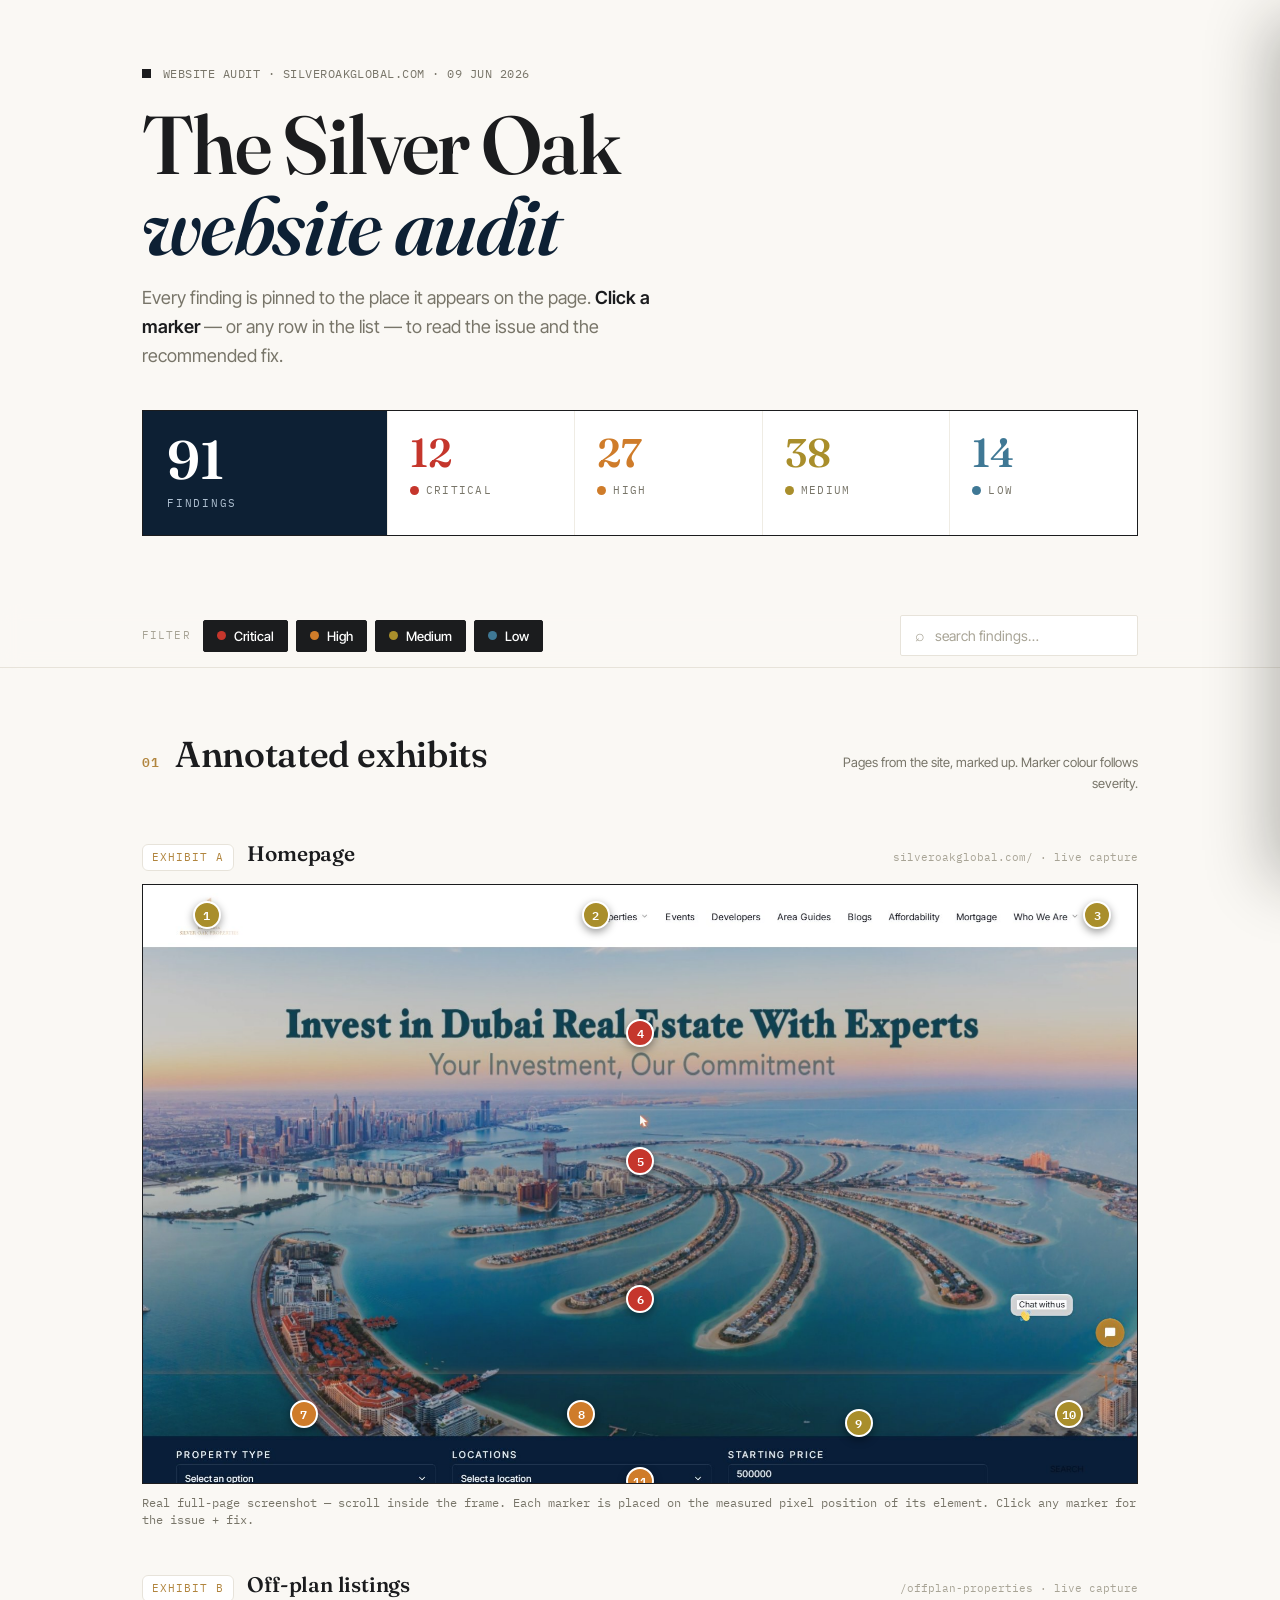
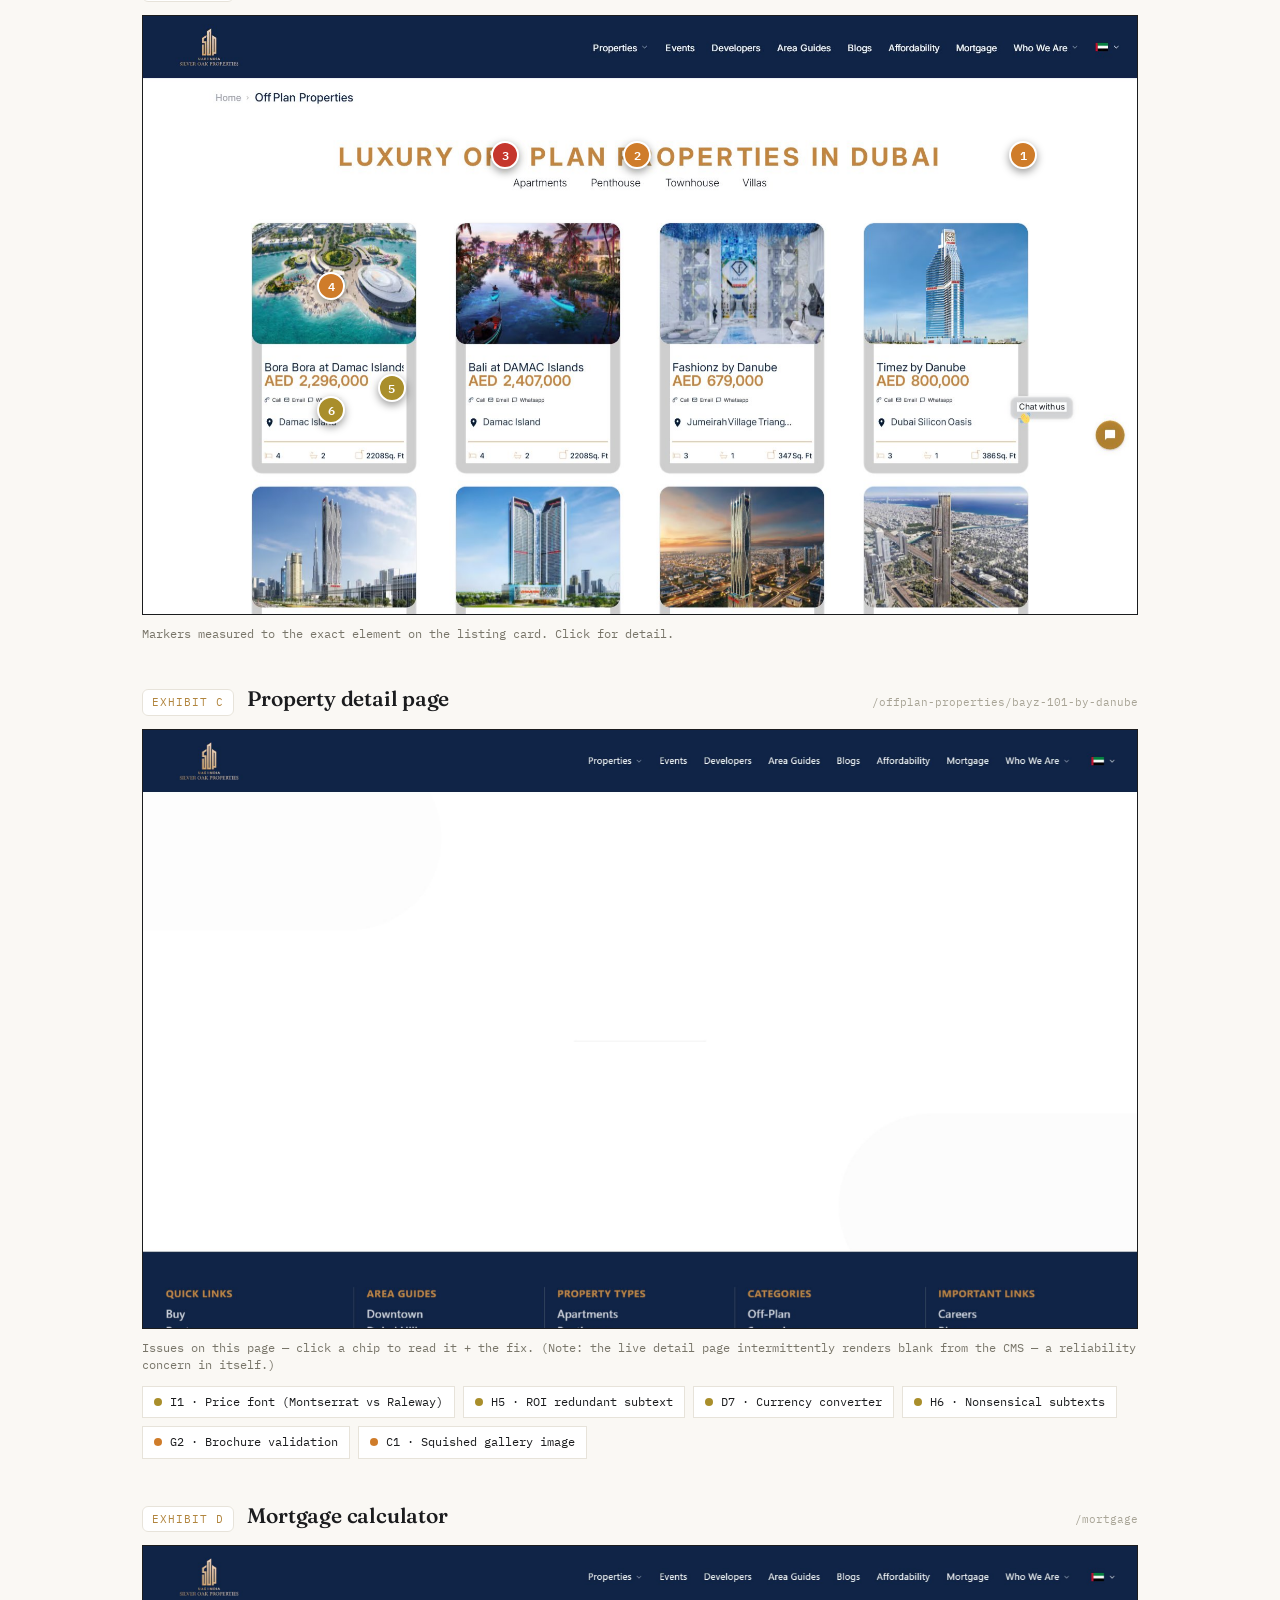
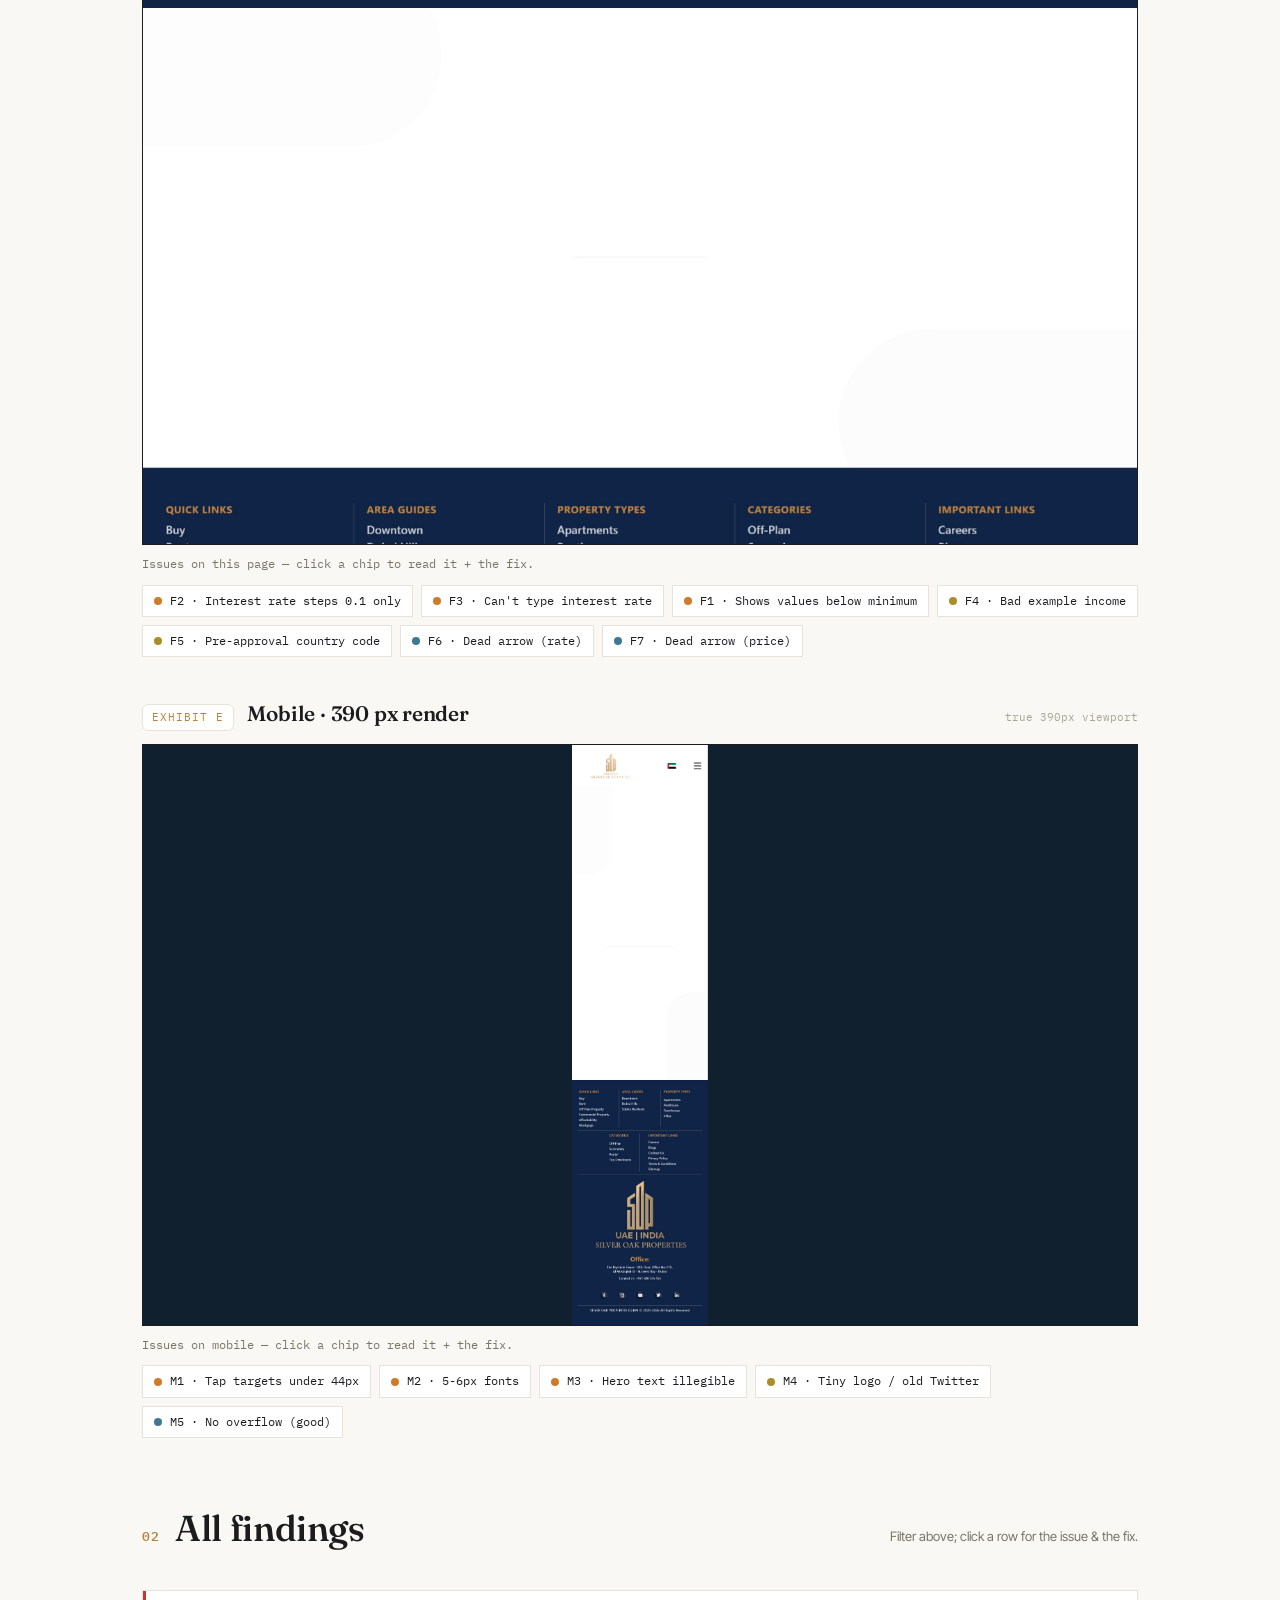
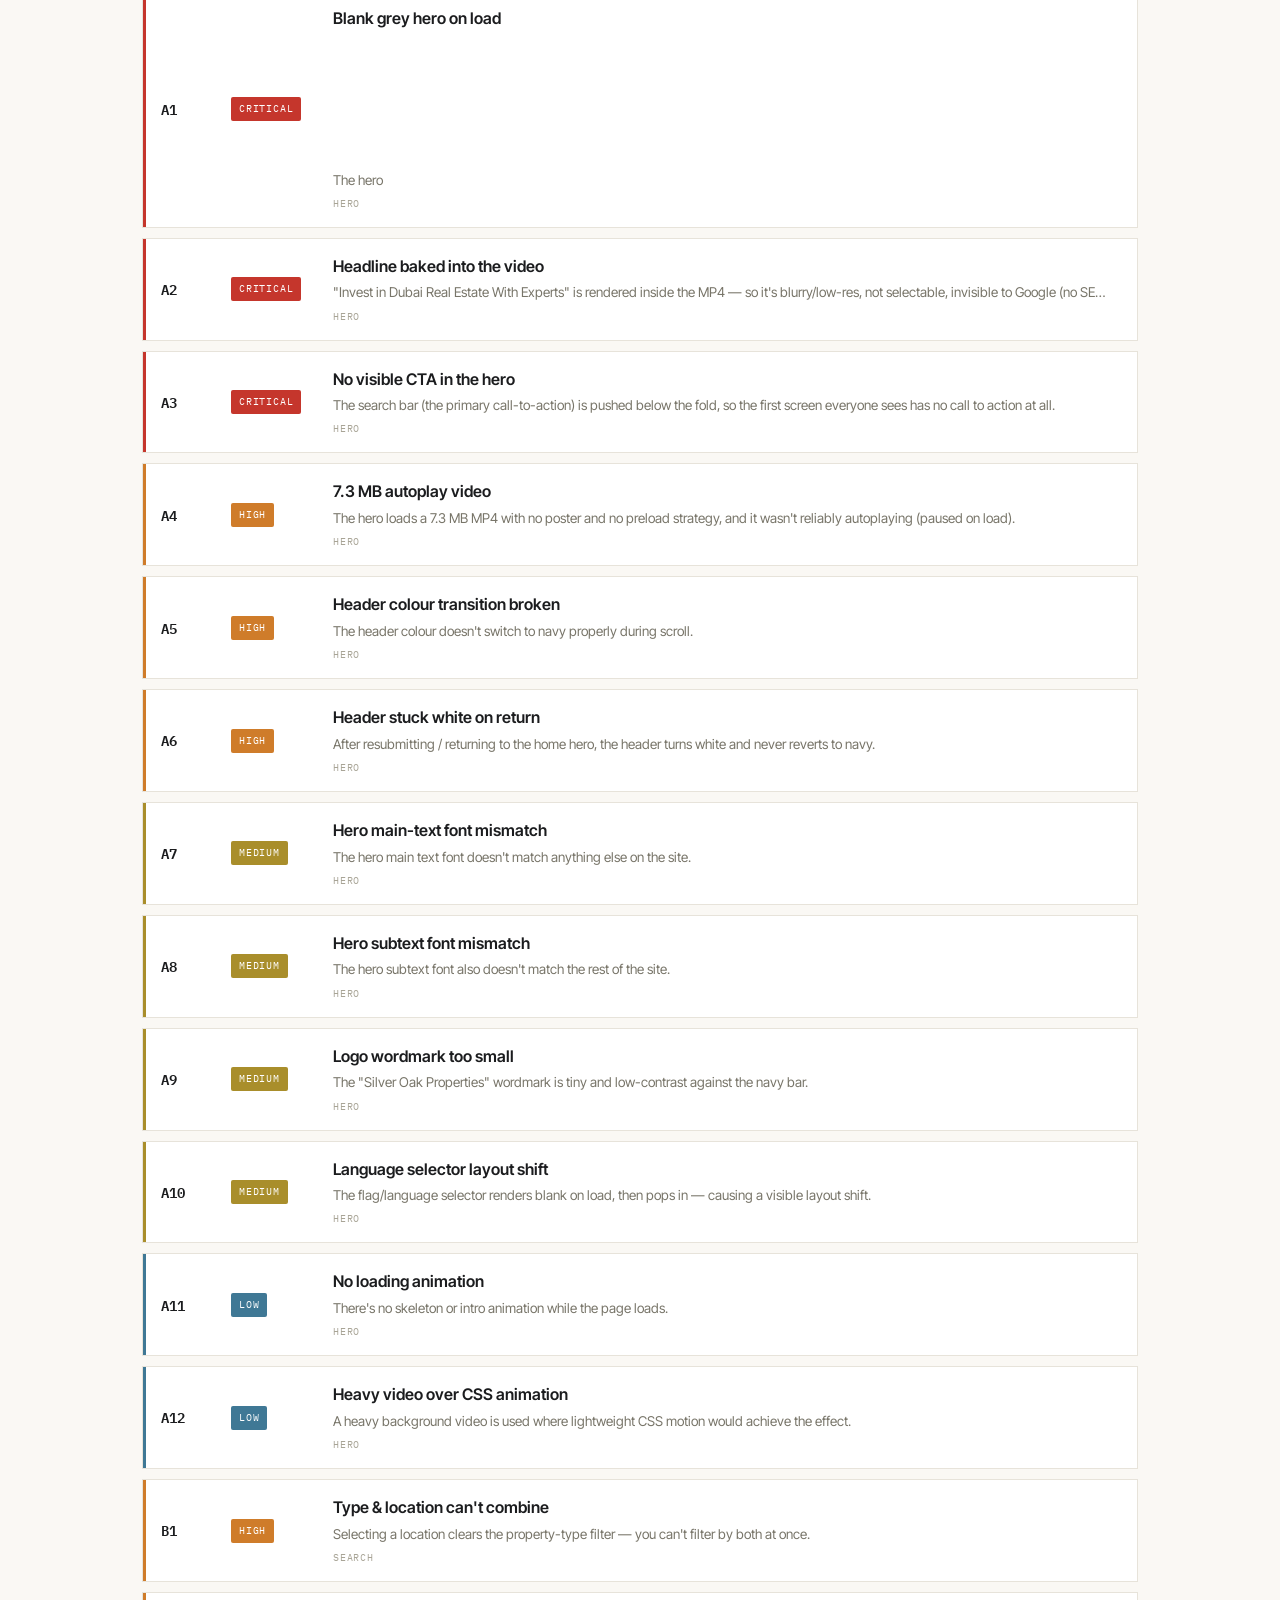
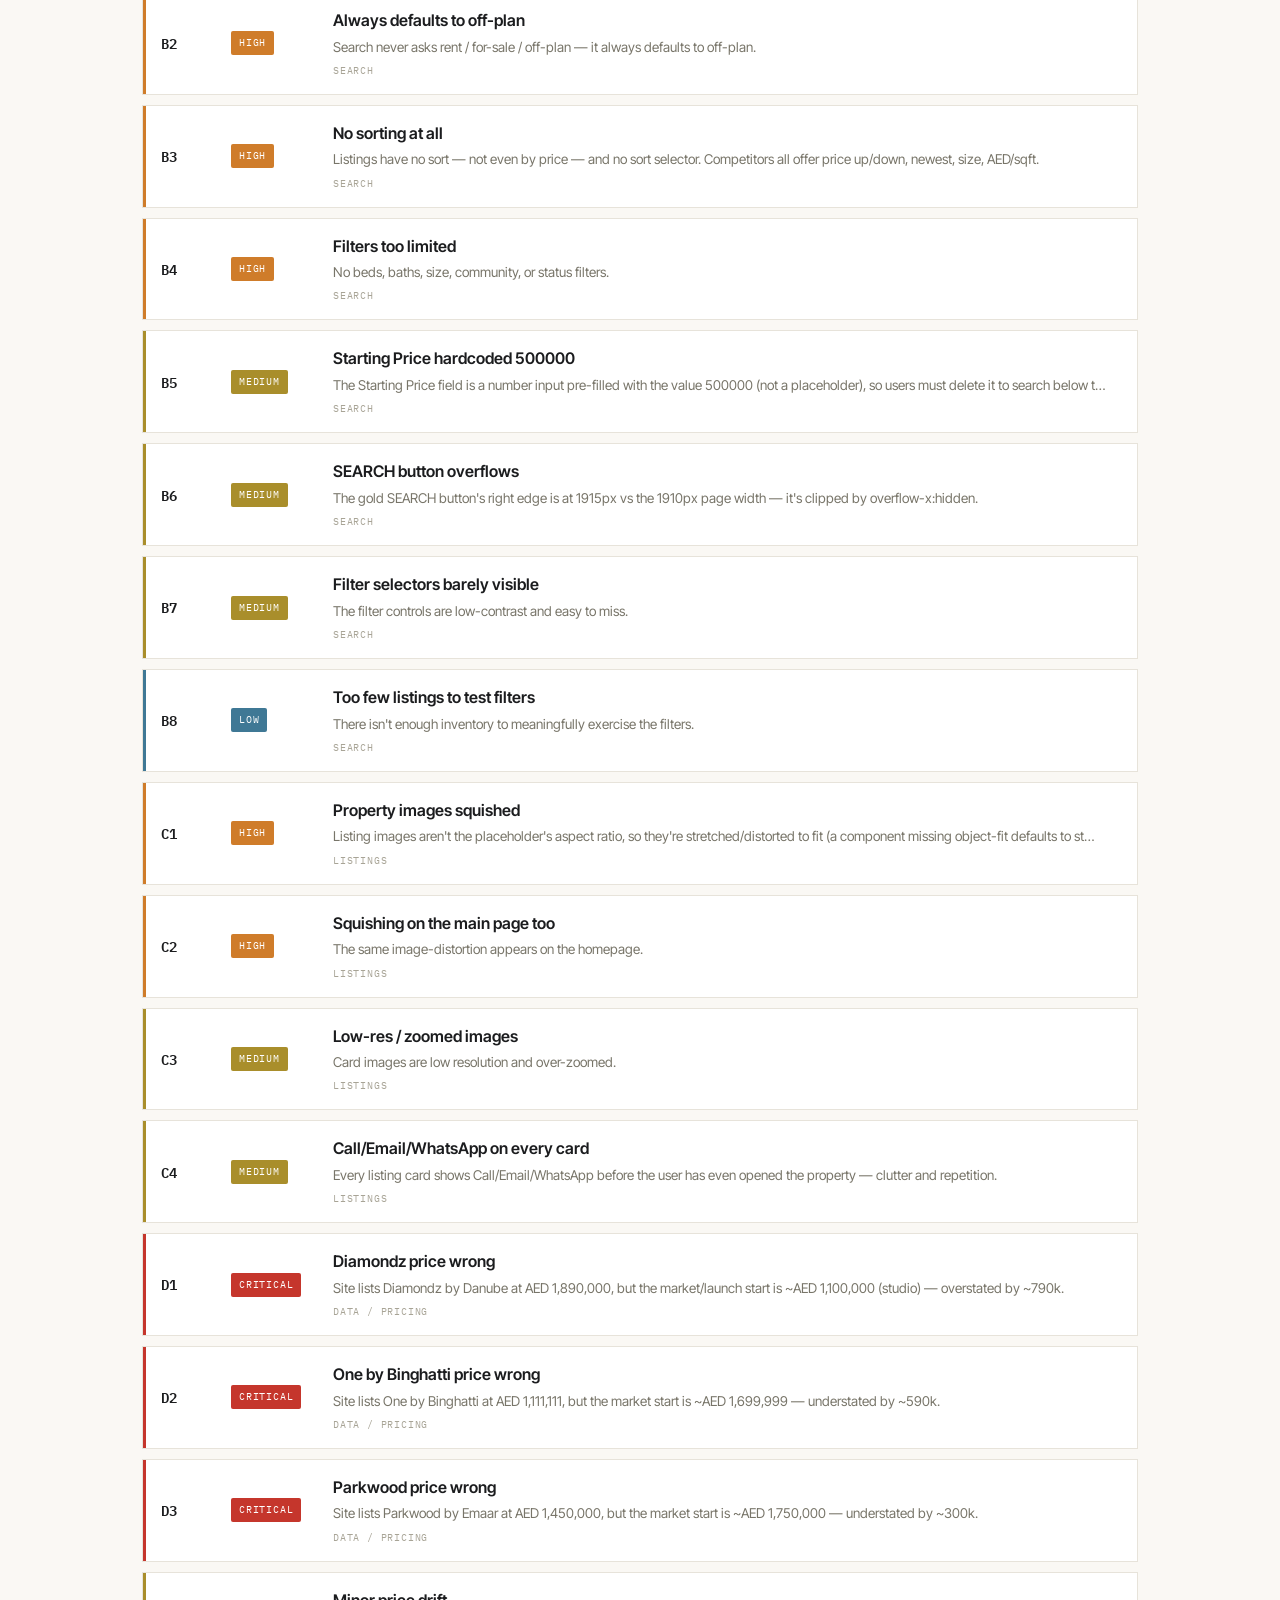
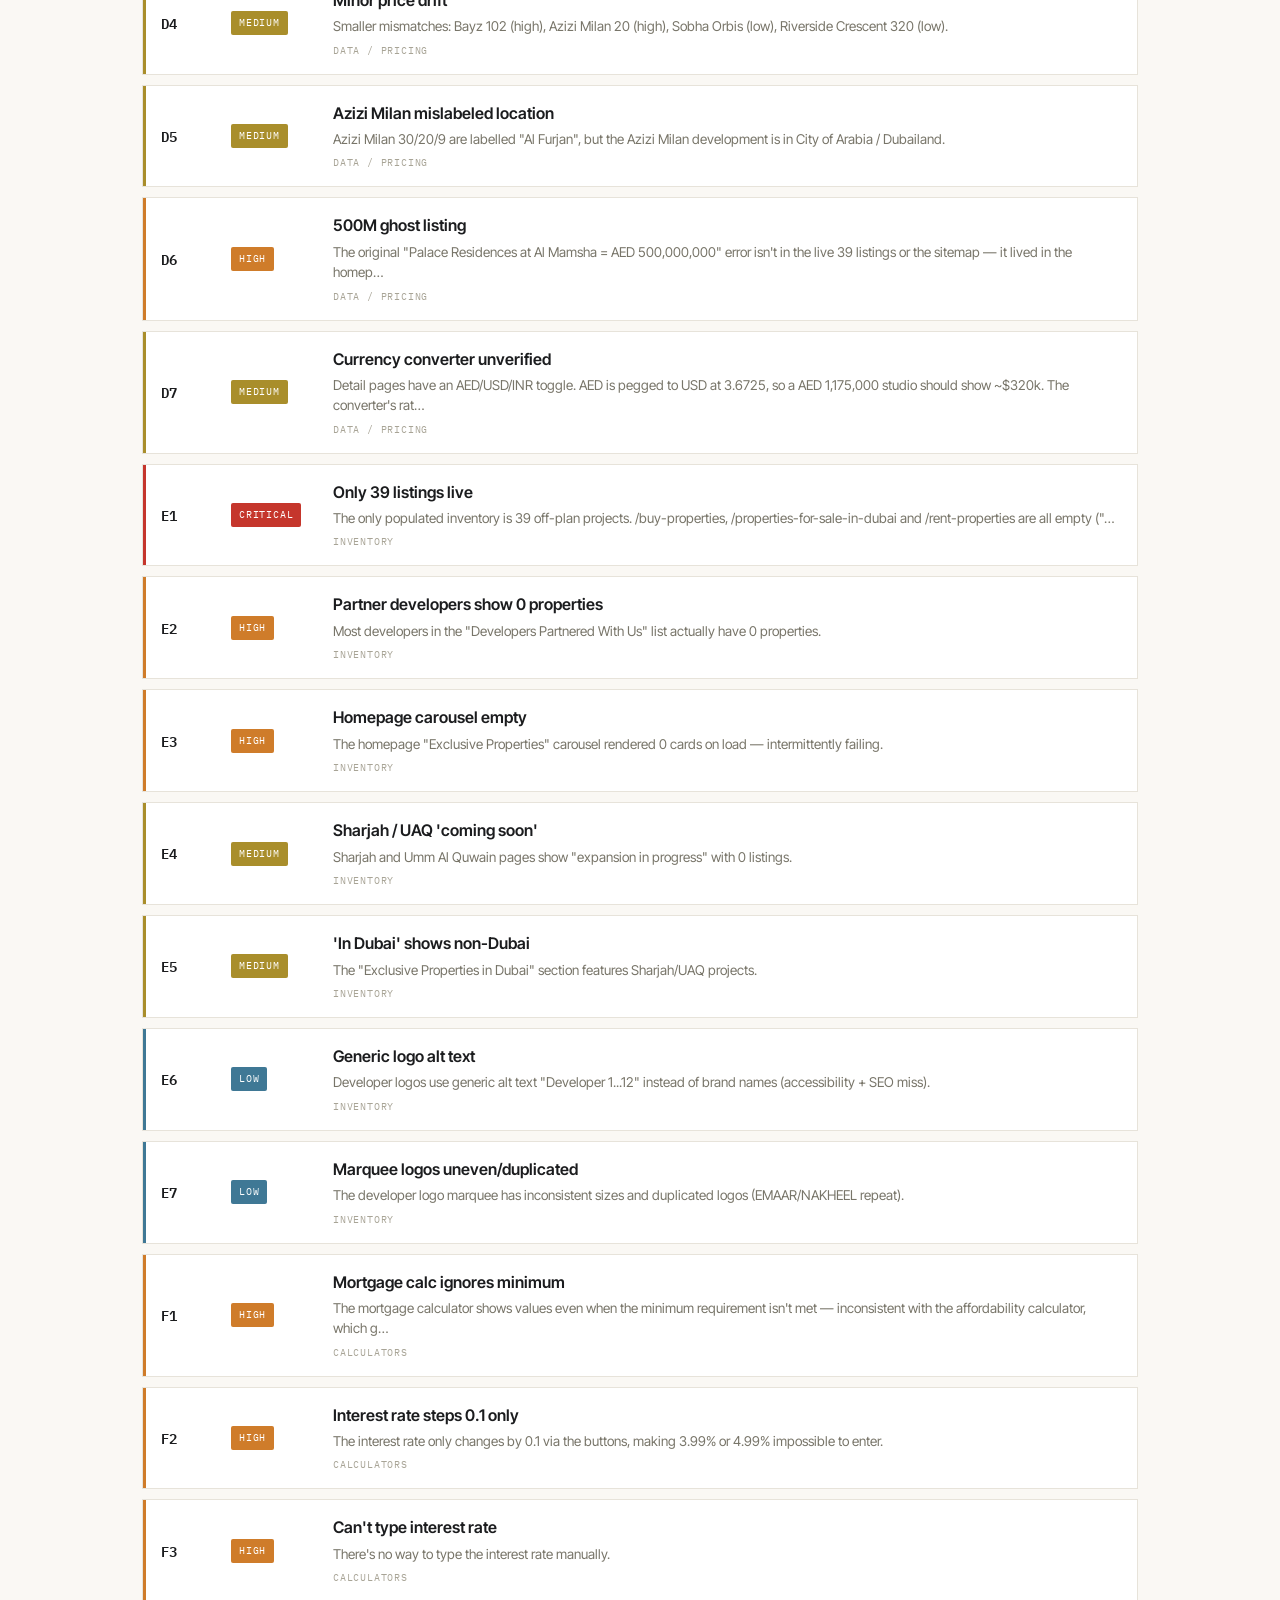
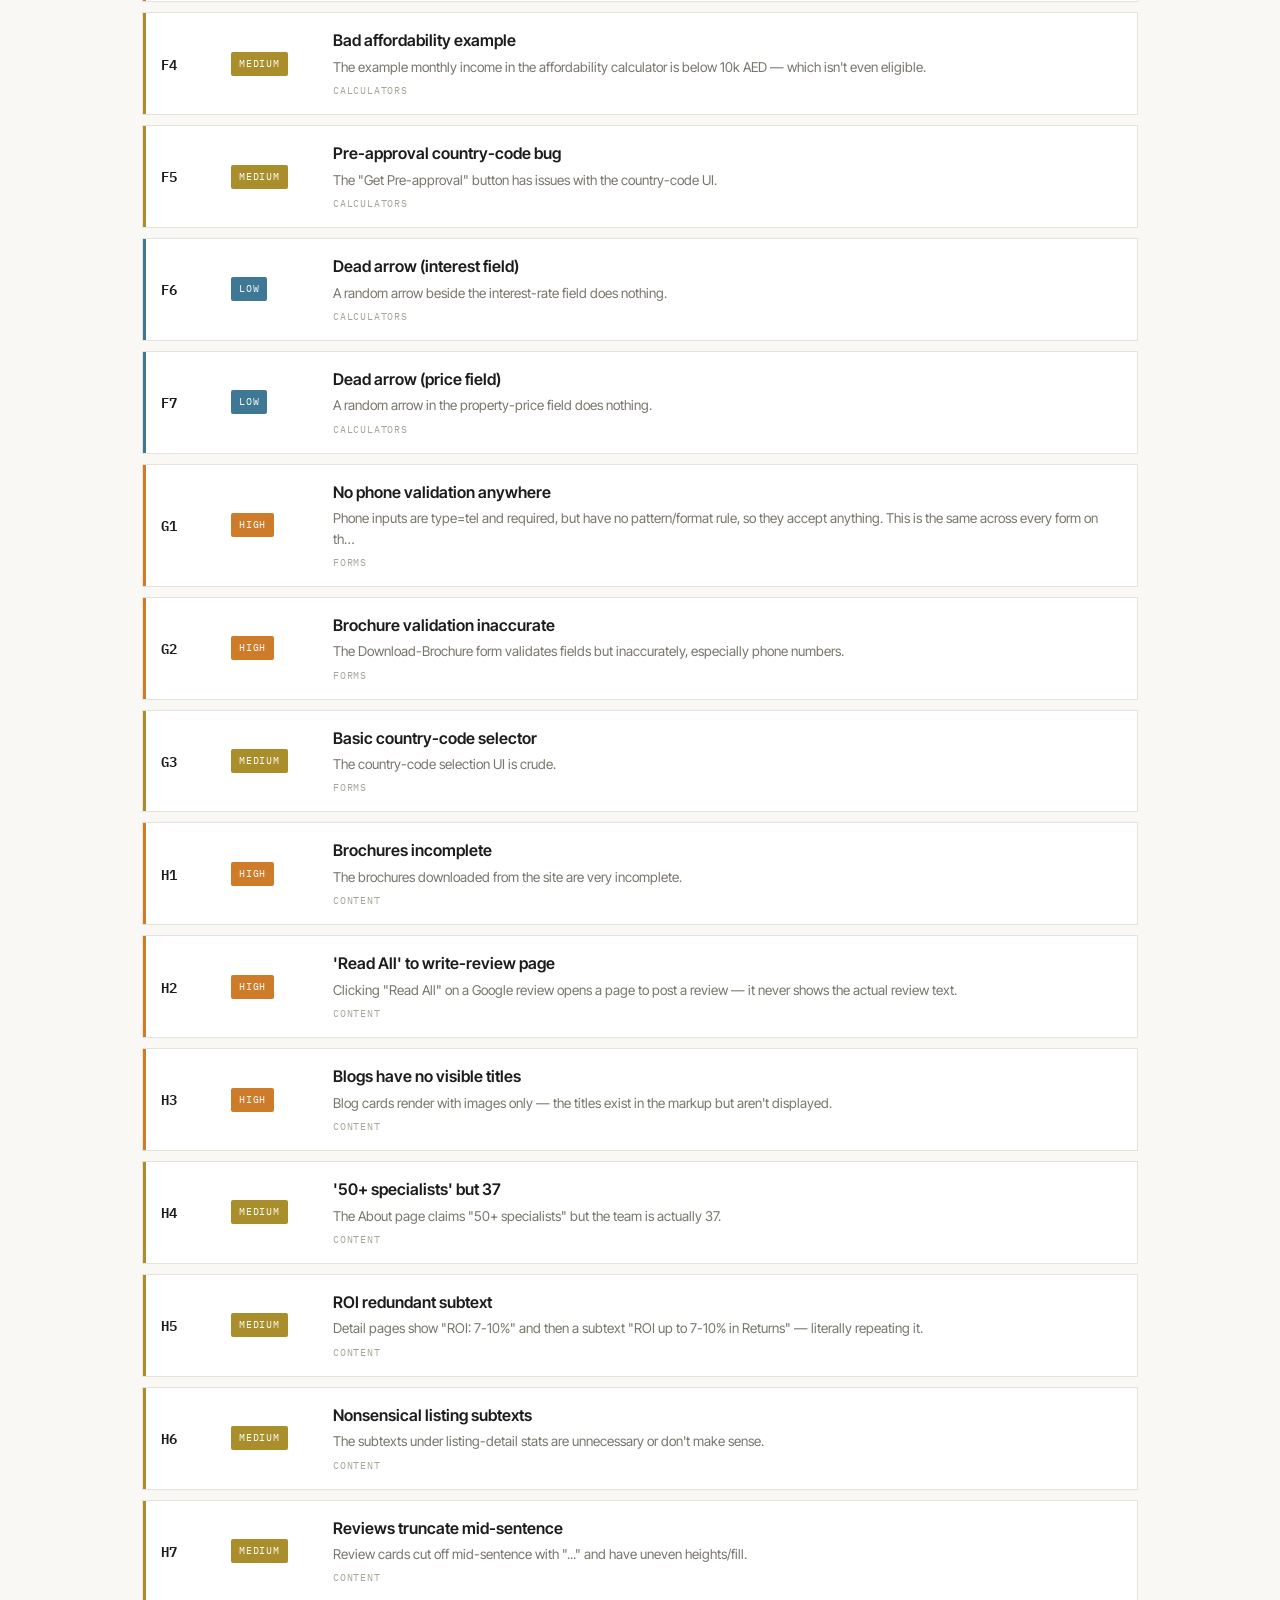
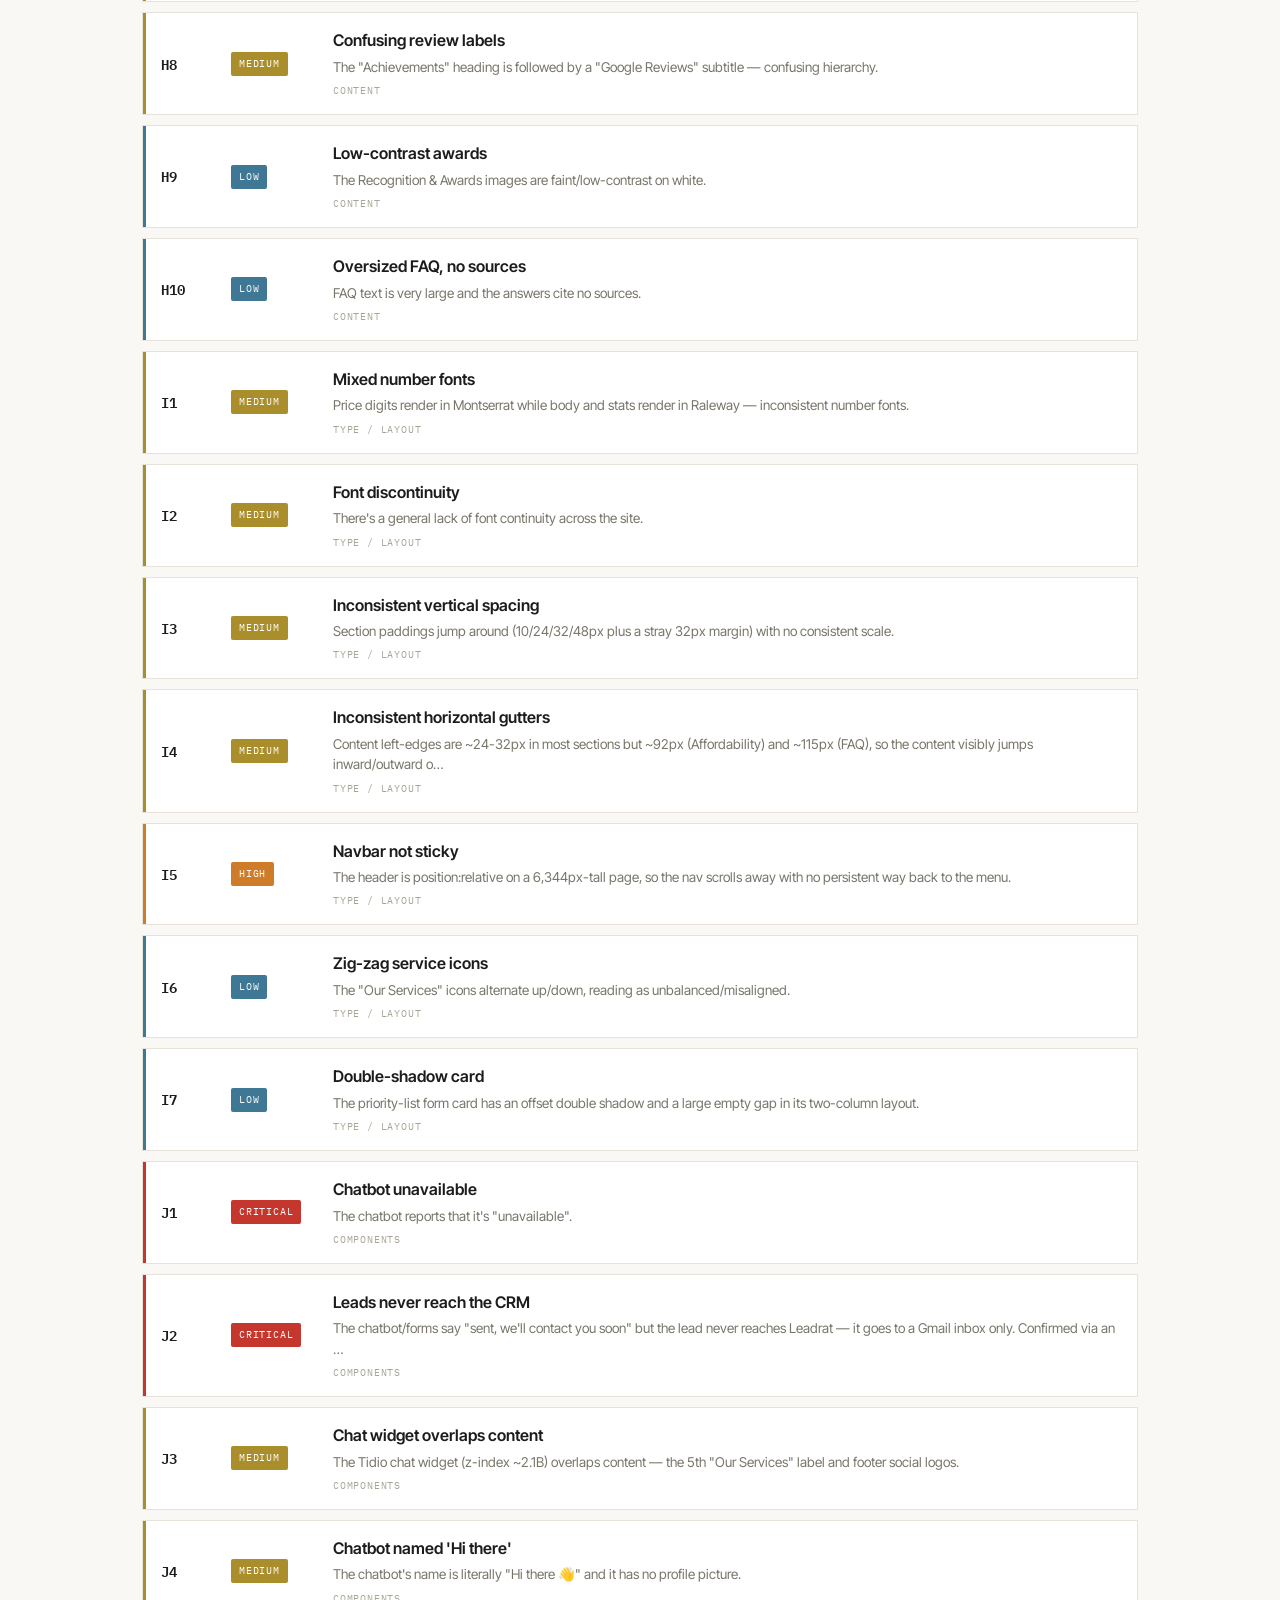
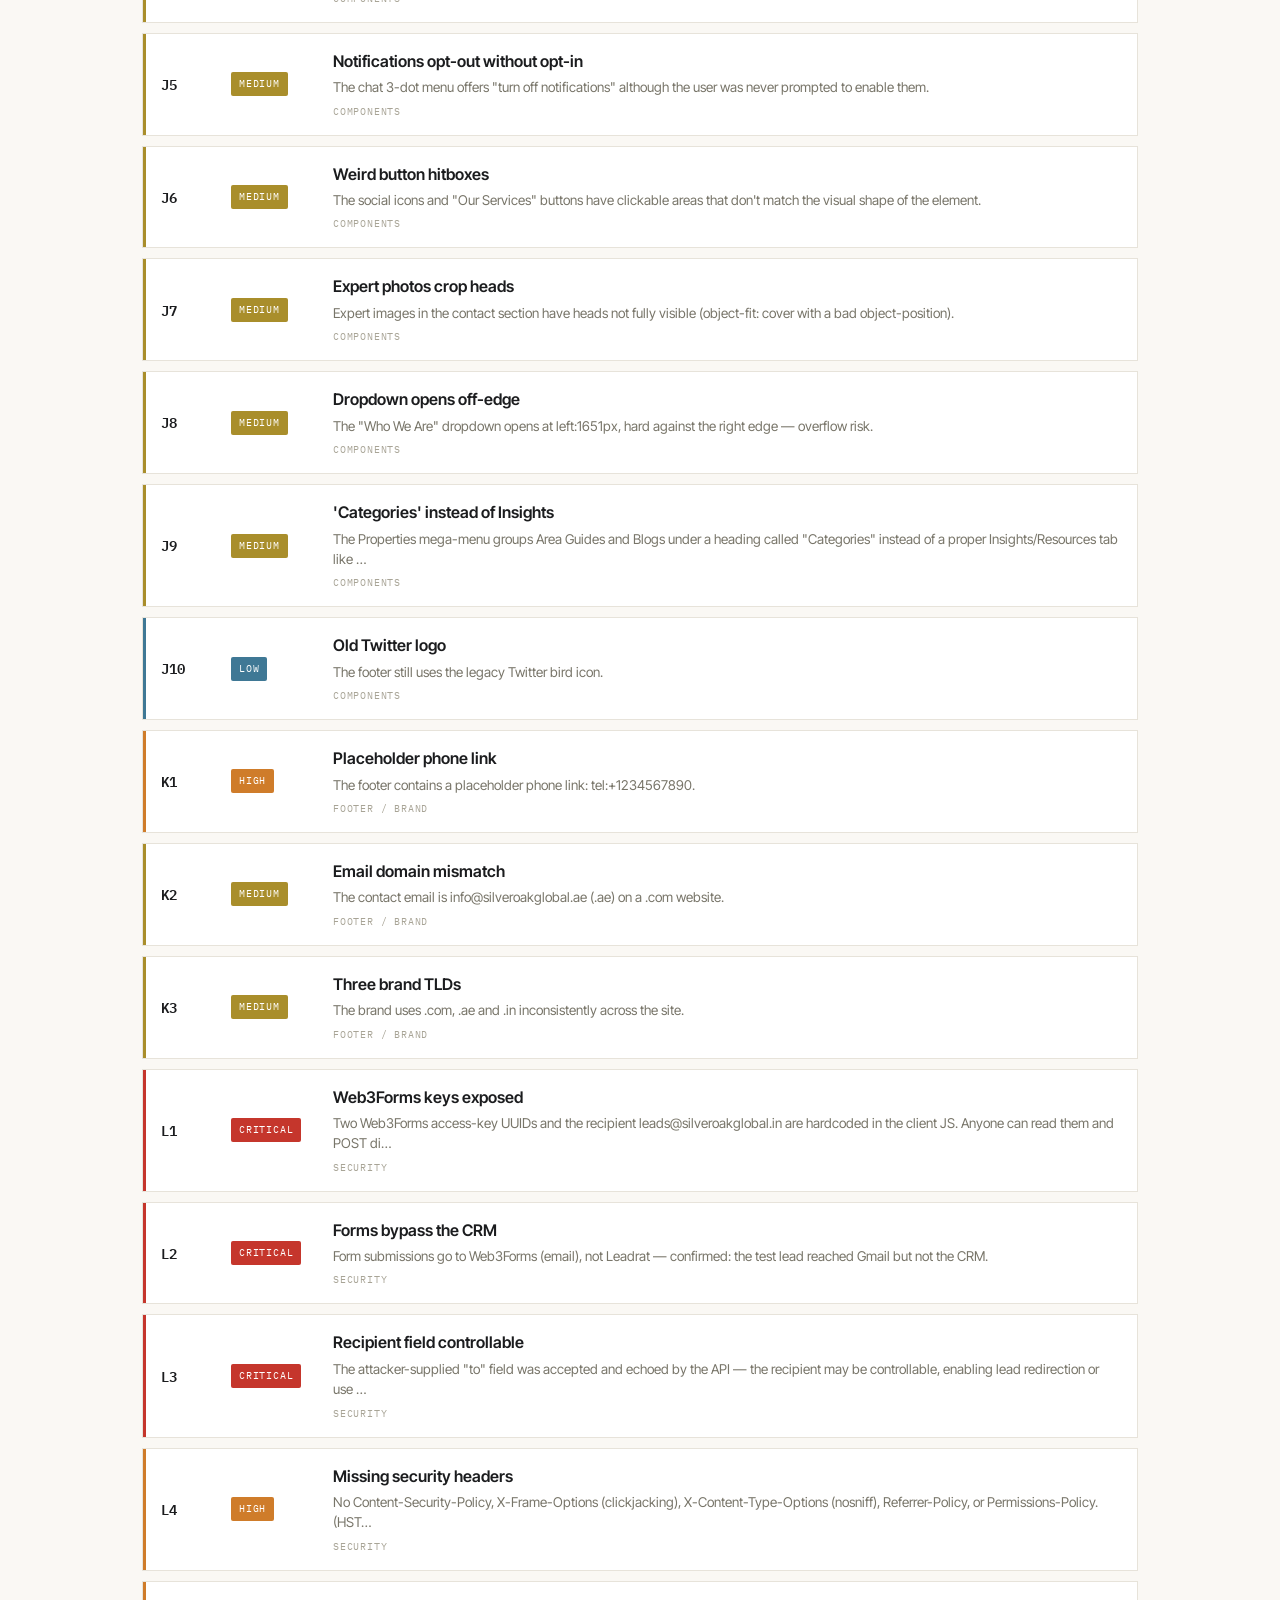
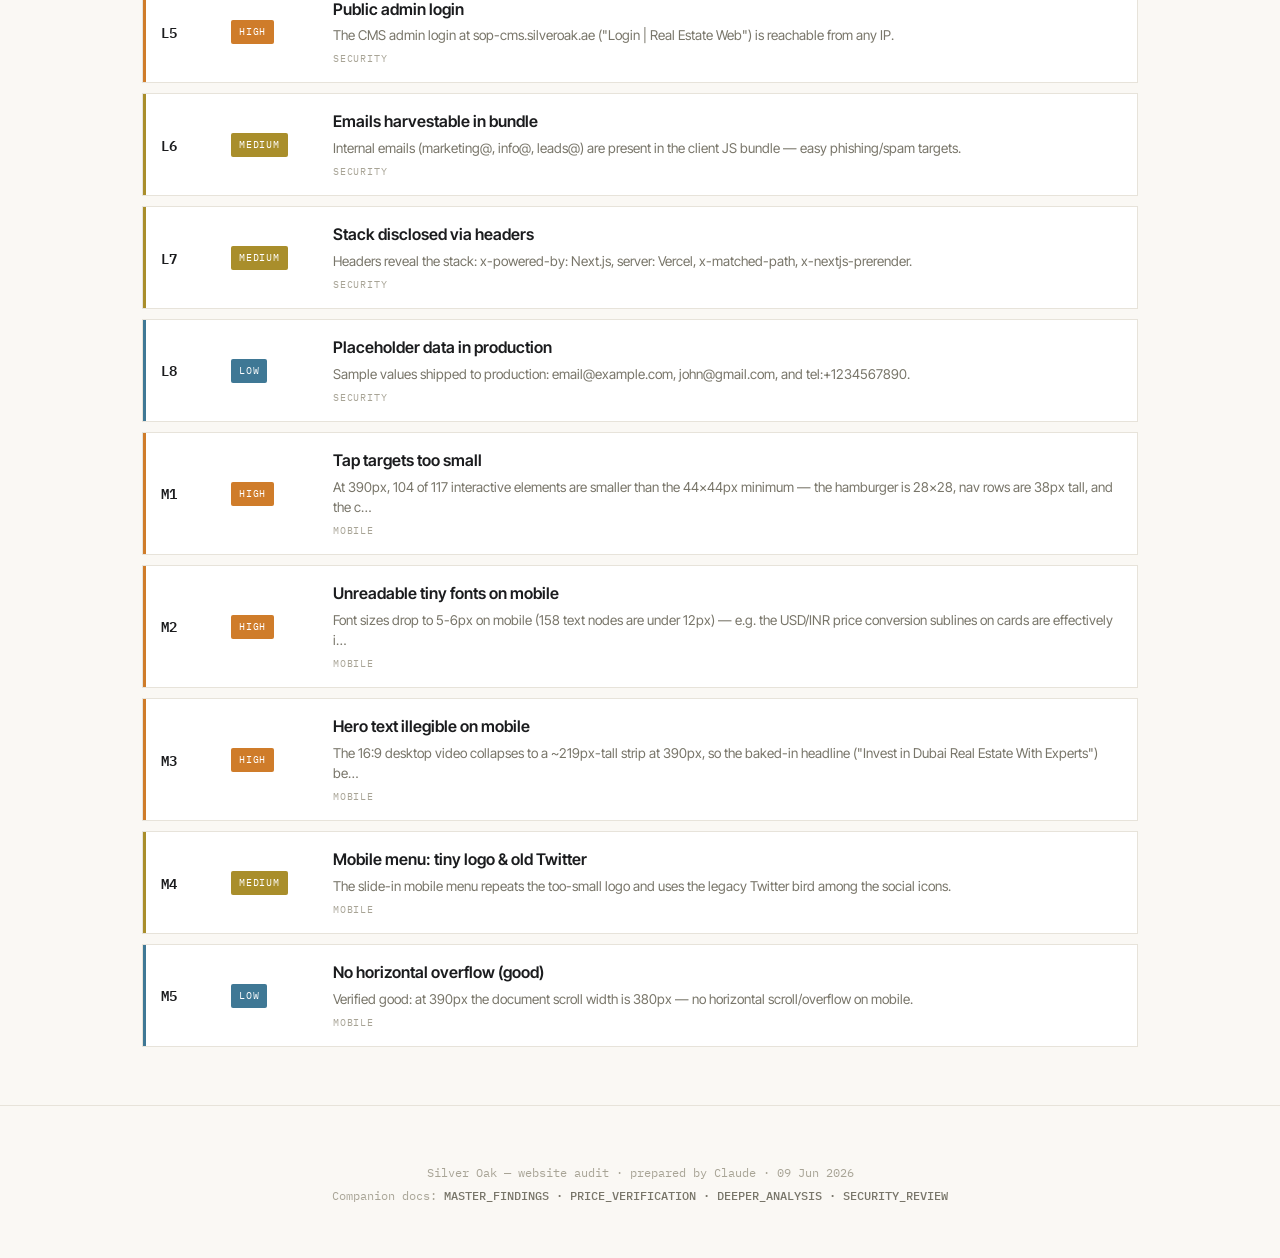
==== sop main/report.html @ b2343730 "Remove C5 (cards do show beds/baths/area) - per owner verification Co-Authored-By: Claude Opus 4.8 <" ====
<!DOCTYPE html>
<html lang="en">
<head>
<meta charset="UTF-8">
<meta name="viewport" content="width=device-width, initial-scale=1.0">
<title>Silver Oak — Website Audit</title>
<link rel="preconnect" href="https://fonts.googleapis.com">
<link rel="preconnect" href="https://fonts.gstatic.com" crossorigin>
<link href="https://fonts.googleapis.com/css2?family=Fraunces:ital,opsz,wght@0,9..144,400..700;1,9..144,400..600&family=Inter+Tight:wght@400;500;600;700&family=IBM+Plex+Mono:wght@400;500;600&family=Newsreader:wght@500;600&family=Courier+Prime&display=swap" rel="stylesheet">
<style>
:root{
  --bg:#faf8f4; --panel:#ffffff; --panel-2:#f4f2ec;
  --ink:#1b1c1e; --muted:#787569; --faint:#a8a496; --line:#e7e3da; --line-2:#efece4;
  --navy:#0d2034; --gold:#b1853e;
  --crit:#c5362c; --high:#cf7c2a; --med:#a98e2b; --low:#3f7895;
  --serif:'Fraunces',Georgia,serif; --sans:'Inter Tight',system-ui,-apple-system,sans-serif; --mono:'IBM Plex Mono',ui-monospace,monospace;
  --sh:none; --sh-sm:none;
}
*{box-sizing:border-box}
html{scroll-behavior:smooth}
body{margin:0;background:var(--bg);color:var(--ink);font-family:var(--sans);font-size:16px;line-height:1.6;-webkit-font-smoothing:antialiased}
body::before{content:none}
.wrap{max-width:1060px;margin:0 auto;padding:0 32px}
::selection{background:var(--navy);color:#fff}

/* ---------- masthead ---------- */
.cover{padding:64px 0 38px}
.brandline{display:flex;align-items:center;gap:12px;font-family:var(--mono);font-size:12px;letter-spacing:.04em;color:var(--muted);text-transform:uppercase}
.brandline .mk{width:9px;height:9px;background:var(--ink)}
.cover h1{font-family:var(--serif);font-weight:560;font-size:clamp(40px,7.2vw,82px);line-height:.98;letter-spacing:-.02em;margin:22px 0 0;max-width:14ch}
.cover h1 em{font-style:italic;color:var(--navy)}
.cover .lede{font-size:18px;color:var(--muted);max-width:560px;margin:18px 0 0}
.cover .lede b{color:var(--ink);font-weight:600}

/* stat band */
.statband{margin-top:40px;background:var(--panel);border:1px solid var(--ink);display:grid;grid-template-columns:1.3fr repeat(4,1fr);overflow:hidden}
.statband .total{padding:22px 24px;background:var(--navy);color:#fff;display:flex;flex-direction:column;justify-content:center}
.statband .total .n{font-family:var(--serif);font-size:54px;line-height:1;font-weight:600}
.statband .total .l{font-family:var(--mono);font-size:11px;letter-spacing:.16em;text-transform:uppercase;color:#aebfd0;margin-top:8px}
.tally{display:contents}
.tally .t{padding:22px 22px;border-left:1px solid var(--line-2);cursor:pointer;transition:background .18s}
.tally .t:hover{background:var(--panel-2)}
.tally .t .num{font-family:var(--serif);font-size:40px;line-height:1;font-weight:560}
.tally .t .lab{font-family:var(--mono);font-size:10.5px;letter-spacing:.12em;text-transform:uppercase;color:var(--muted);margin-top:9px;display:flex;align-items:center;gap:7px}
.tally .t .lab .dot{width:9px;height:9px;border-radius:50%}
.tally .t[data-s=crit] .num{color:var(--crit)} .tally .t[data-s=crit] .dot{background:var(--crit)}
.tally .t[data-s=high] .num{color:var(--high)} .tally .t[data-s=high] .dot{background:var(--high)}
.tally .t[data-s=med] .num{color:var(--med)} .tally .t[data-s=med] .dot{background:var(--med)}
.tally .t[data-s=low] .num{color:var(--low)} .tally .t[data-s=low] .dot{background:var(--low)}
.tally .t.off{opacity:.38;filter:saturate(.4)}
.stamp{display:none}

/* ---------- sticky controls ---------- */
.controls{position:sticky;top:0;z-index:40;background:rgba(250,248,244,.82);backdrop-filter:blur(10px);border-bottom:1px solid var(--line);padding:11px 0;margin-top:30px}
.controls .wrap{display:flex;flex-wrap:wrap;gap:8px;align-items:center}
.controls .lbl{font-family:var(--mono);font-size:11px;letter-spacing:.1em;text-transform:uppercase;color:var(--faint);margin-right:4px}
.chip{font-family:var(--sans);font-size:13px;font-weight:500;padding:7px 13px;border:1px solid var(--line);background:var(--panel);color:var(--muted);cursor:pointer;display:inline-flex;align-items:center;gap:8px;border-radius:2px;transition:.15s}
.chip .sw{width:9px;height:9px;border-radius:50%}
.chip[data-s=crit] .sw{background:var(--crit)}.chip[data-s=high] .sw{background:var(--high)}.chip[data-s=med] .sw{background:var(--med)}.chip[data-s=low] .sw{background:var(--low)}
.chip:hover{border-color:var(--faint)}
.chip.on{background:var(--ink);border-color:var(--ink);color:#fff}
.search{margin-left:auto;display:flex;align-items:center;gap:8px;border:1px solid var(--line);border-radius:2px;padding:7px 14px;background:var(--panel)}
.search span{color:var(--faint)}
.search input{background:transparent;border:0;color:var(--ink);font-family:var(--sans);font-size:14px;outline:none;width:190px}
.search input::placeholder{color:var(--faint)}

/* ---------- sections ---------- */
.sec{padding:58px 0 4px}
.sec-h{display:flex;align-items:baseline;gap:16px;margin-bottom:30px}
.sec-h .no{font-family:var(--mono);font-size:13px;color:var(--gold);font-weight:600;letter-spacing:.04em}
.sec-h h2{font-family:var(--serif);font-weight:540;font-size:clamp(26px,3.6vw,36px);margin:0;letter-spacing:-.01em}
.sec-h p{margin-left:auto;font-size:13px;color:var(--muted);max-width:340px;text-align:right}

/* ---------- plates ---------- */
.plates{display:grid;gap:40px}
.plate .cap{display:flex;align-items:baseline;gap:13px;margin-bottom:13px;flex-wrap:wrap}
.plate .cap .pno{font-family:var(--mono);font-size:10.5px;letter-spacing:.1em;color:var(--gold);border:1px solid var(--line);background:var(--panel);padding:4px 9px;border-radius:6px}
.plate .cap h3{font-family:var(--serif);font-weight:560;font-size:21px;margin:0;letter-spacing:-.01em}
.plate .cap .src{margin-left:auto;font-family:var(--mono);font-size:11px;color:var(--faint)}
.figure{position:relative;border:1px solid var(--ink);background:var(--navy);overflow:hidden}
.figure img{display:block;width:100%}
.shot{display:block;width:100%;height:440px;object-fit:cover;object-position:50% 50%;background:#0c1e30}
.figure.real .ribbon{background:#1f7a44;color:#fff;border-color:#1f7a44}
.frame{max-height:600px;overflow:auto;border:1px solid var(--ink);background:#0c1e30}
.canvas{position:relative;width:100%;line-height:0}
.canvas>img{display:block;width:100%}
.exnote{font-family:var(--mono);font-size:11.5px;color:var(--muted);margin:10px 0 0;line-height:1.5}
.chips{display:flex;flex-wrap:wrap;gap:8px;margin-top:12px}
.fchip{font-family:var(--mono);font-size:11.5px;border:1px solid var(--line);background:var(--panel);padding:6px 11px;cursor:pointer;display:inline-flex;gap:8px;align-items:center;transition:.12s}
.fchip:hover{border-color:var(--ink);background:var(--panel-2)}
.fchip .d{width:8px;height:8px;border-radius:50%}
.fchip[data-sev=crit] .d{background:var(--crit)}.fchip[data-sev=high] .d{background:var(--high)}.fchip[data-sev=med] .d{background:var(--med)}.fchip[data-sev=low] .d{background:var(--low)}
.ribbon{position:absolute;top:12px;right:12px;z-index:8;background:rgba(255,255,255,.9);color:var(--muted);font-family:var(--mono);font-size:10px;letter-spacing:.04em;padding:5px 10px;border-radius:2px;border:1px solid var(--line)}

/* modern pin */
.pin{position:absolute;transform:translate(-50%,-50%);z-index:6;width:28px;height:28px;cursor:pointer;transition:transform .14s}
.pin .ring{position:absolute;inset:0;border-radius:50%;background:var(--c);border:2.5px solid #fff;box-shadow:0 3px 8px rgba(0,0,0,.4)}
.pin .tag{position:absolute;inset:0;display:grid;place-items:center;color:#fff;font-family:var(--mono);font-weight:600;font-size:12px}
.pin[data-sev=crit]{--c:var(--crit)}.pin[data-sev=high]{--c:var(--high)}.pin[data-sev=med]{--c:var(--med)}.pin[data-sev=low]{--c:var(--low)}
.pin:hover{transform:translate(-50%,-50%) scale(1.18)}
.pin:hover .ring{box-shadow:0 2px 6px rgba(0,0,0,.45)}
.pin.hide{display:none}

/* recreation mockups (site UI, reproduced) */
.mock{font-family:var(--sans)}
.m-hero{height:300px;position:relative}
.m-nav{height:78px;display:flex;align-items:center;gap:20px;padding:0 22px;color:#dfe7ee;font-size:12.5px;background:#0c1e30;flex-wrap:wrap}
.m-logo b{font-family:var(--serif);color:#e3b277;font-size:13px;display:block;line-height:1}.m-logo small{font-size:7px;letter-spacing:.16em;color:#9fb0c0}
.m-grey{position:absolute;inset:78px 0 0;display:grid;place-items:center;background:repeating-linear-gradient(45deg,#b4bec8,#b4bec8 16px,#aeb8c2 16px,#aeb8c2 32px)}
.m-grey .ghost{font-family:var(--serif);font-weight:600;font-size:30px;color:#4d6076;filter:blur(2.2px);text-align:center}
.m-grey .note{position:absolute;bottom:12px;font-family:var(--mono);font-size:10.5px;color:#56697f}
.m-search{display:grid;grid-template-columns:1fr 1fr 1fr 120px;background:#0c1e30;color:#cdd8e2}
.m-search .f{padding:15px 16px;border-right:1px solid rgba(255,255,255,.08)}
.m-search .f label{font-size:8.5px;letter-spacing:.16em;text-transform:uppercase;color:#9fb0c0;display:block;margin-bottom:6px}
.m-search .f .v{color:#e9eef4;font-size:12.5px}
.m-search .btn{background:#c28641;color:#1a1205;display:grid;place-items:center;font-weight:700;letter-spacing:.2em;font-size:12px;left:5px;position:relative}
.m-card{width:280px;background:#0f2336;border:1px solid rgba(255,255,255,.07);margin:16px auto}
.m-card .img{height:140px;background:linear-gradient(120deg,#2a4763,#16314a);display:grid;place-items:center;color:#7e98b1;font-size:30px}.m-card .img span{transform:scaleX(2.1);opacity:.6}
.m-card .body{padding:13px}.m-card .ttl{font-family:var(--serif);color:#e3b277;font-size:15px}.m-card .price{font-family:var(--mono);font-size:17px;color:#fff;margin:5px 0}.m-card .loc{color:#8ea6bd;font-size:12px}
.m-card .acts{display:flex;gap:7px;margin-top:11px}.m-card .acts b{flex:1;text-align:center;font-size:10.5px;padding:6px 0;background:rgba(194,134,65,.16);color:#e3b277;font-weight:500}
.m-detail{display:flex;gap:22px;flex-wrap:wrap;padding:22px;background:#0f2336}
.m-detail .lab{font-size:9.5px;letter-spacing:.14em;text-transform:uppercase;color:#8ea6bd}.m-detail .big{font-family:var(--mono);font-size:23px;color:#fff;margin-top:5px}
.m-detail .cur{display:inline-flex;gap:4px;margin-top:8px}.m-detail .cur b{font-size:10px;padding:3px 7px;background:rgba(255,255,255,.07);color:#9fb0c0}.m-detail .cur b.on{background:#c28641;color:#1a1205}
.m-detail .sub{color:#8ea6bd;font-size:12px;margin-top:4px;font-style:italic}
.m-calc{padding:22px;background:#0f2336;display:grid;gap:14px;max-width:430px}
.m-calc .row{display:flex;align-items:center;justify-content:space-between;border:1px solid rgba(255,255,255,.1);padding:11px 13px}
.m-calc .lab{font-size:12px;color:#9fb0c0}.m-calc .stepper{display:flex;align-items:center;gap:11px}.m-calc .stepper b{font-family:var(--mono);color:#fff;font-size:14px}
.m-calc .stepper button{width:24px;height:24px;border:1px solid rgba(255,255,255,.18);background:transparent;color:#cdd8e2}.m-calc .arrow{color:#e3b277;font-size:15px}
.m-form{padding:22px;background:#0f2336;display:grid;gap:11px;max-width:460px}
.m-form input{background:rgba(255,255,255,.05);border:1px solid rgba(255,255,255,.1);padding:10px 12px;color:#e9eef4;font-family:var(--sans);font-size:13px}
.m-form .ph{display:grid;grid-template-columns:74px 1fr;gap:7px}.m-form .cc{display:flex;align-items:center;gap:5px;background:rgba(255,255,255,.05);border:1px solid rgba(255,255,255,.1);padding:0 9px;font-size:12.5px;color:#cdd8e2}
.m-form .submit{background:#c28641;color:#1a1205;text-align:center;font-weight:700;padding:11px;font-size:12.5px}
.m-form .leak{font-family:var(--mono);font-size:10px;color:#6f86a0;border-top:1px dashed rgba(255,255,255,.12);padding-top:9px}.m-form .leak b{color:#ff7a6e}
.m-footer{background:#0a1a2b;padding:22px;display:flex;justify-content:space-between;flex-wrap:wrap;gap:18px}
.m-footer .col b{font-family:var(--mono);color:#cdd8e2;font-size:12px}.m-footer .col div{color:#8ea6bd;font-size:11.5px;margin-top:5px}
.m-footer .socials{display:flex;gap:9px}.m-footer .socials i{width:32px;height:32px;border-radius:50%;background:rgba(255,255,255,.06);display:grid;place-items:center;font-style:normal;color:#9fb0c0;font-size:11px}
.m-chat{padding:22px;background:#0f2336;display:flex;justify-content:flex-end}
.m-chatw{width:270px;border:1px solid rgba(255,255,255,.1)}
.m-chatw .hd{background:#c28641;color:#1a1205;padding:11px 13px;display:flex;align-items:center;gap:9px}.m-chatw .hd .av{width:28px;height:28px;border-radius:50%;background:rgba(0,0,0,.18);display:grid;place-items:center;font-size:13px}.m-chatw .hd b{font-size:12.5px}.m-chatw .hd .d3{margin-left:auto}
.m-chatw .bd{background:#0c1c2e;padding:18px 13px;min-height:84px;display:grid;place-items:center}.m-chatw .bd .un{font-size:11.5px;color:#ff7a6e;font-family:var(--mono);border:1px solid rgba(255,122,110,.4);padding:5px 9px}
.plate>p{font-family:var(--mono)!important;font-size:11.5px;color:var(--muted);margin:10px 0 0}

/* ---------- ledger ---------- */
.ledger{display:grid;gap:10px}
.lrow{display:grid;grid-template-columns:54px 86px 1fr;gap:16px;align-items:center;padding:15px 18px;background:var(--panel);border:1px solid var(--line);cursor:pointer;transition:.12s;position:relative;overflow:hidden}
.lrow::before{content:"";position:absolute;left:0;top:0;bottom:0;width:3px;background:var(--c)}
.lrow[data-sev=crit]{--c:var(--crit)}.lrow[data-sev=high]{--c:var(--high)}.lrow[data-sev=med]{--c:var(--med)}.lrow[data-sev=low]{--c:var(--low)}
.lrow:hover{border-color:var(--ink);background:var(--panel-2)}
.lrow .lid{font-family:var(--mono);font-weight:600;font-size:14px;color:var(--ink)}
.lrow .lsev{font-family:var(--mono);font-size:10px;letter-spacing:.08em;text-transform:uppercase;padding:4px 8px;border-radius:2px;justify-self:start;color:#fff;background:var(--c)}
.lrow h4{margin:0 0 3px;font-size:16px;font-weight:600}
.lrow .ld{margin:0;color:var(--muted);font-size:13.5px;line-height:1.5}
.lrow .lcat{font-family:var(--mono);font-size:10px;color:var(--faint);text-transform:uppercase;letter-spacing:.08em;margin-top:6px}
.lrow.hide{display:none}

/* ---------- drawer ---------- */
.scrim{position:fixed;inset:0;background:rgba(24,22,18,.4);backdrop-filter:blur(2px);opacity:0;pointer-events:none;transition:.22s;z-index:90}
.scrim.open{opacity:1;pointer-events:auto}
.drawer{position:fixed;top:0;right:0;height:100%;width:min(450px,93vw);background:var(--panel);border-left:1px solid var(--line);box-shadow:-30px 0 60px -20px rgba(24,22,18,.3);z-index:100;transform:translateX(100%);transition:transform .32s cubic-bezier(.4,0,.1,1);padding:30px 32px;overflow-y:auto}
.drawer.open{transform:none}
.drawer .x{position:absolute;top:18px;right:20px;background:var(--panel-2);border:1px solid var(--line);width:34px;height:34px;border-radius:50%;cursor:pointer;font-size:14px;color:var(--muted)}
.drawer .did{font-family:var(--mono);color:var(--gold);font-size:12.5px;letter-spacing:.06em}
.drawer h3{font-family:var(--serif);font-weight:560;font-size:28px;margin:12px 0 16px;line-height:1.12;letter-spacing:-.01em}
.drawer .meta{display:flex;gap:8px;margin-bottom:24px}
.drawer .blk{margin-bottom:22px}
.drawer .blk .h{font-family:var(--mono);font-size:11px;letter-spacing:.12em;text-transform:uppercase;color:var(--faint);margin-bottom:8px}
.drawer .blk p{margin:0;font-size:15px;line-height:1.6}
.drawer .fix{background:var(--panel-2);border:1px solid var(--line);border-left:3px solid var(--gold);border-radius:10px;padding:14px 16px}
.badge{font-family:var(--mono);font-size:10px;letter-spacing:.06em;text-transform:uppercase;padding:5px 10px;border-radius:2px;color:#fff}
.badge.crit{background:var(--crit)}.badge.high{background:var(--high)}.badge.med{background:var(--med)}.badge.low{background:var(--low)}

footer.foot{padding:56px 0 50px;border-top:1px solid var(--line);margin-top:54px;font-family:var(--mono);font-size:12px;color:var(--faint);text-align:center;line-height:1.9}
footer.foot b{color:var(--muted);font-weight:500}

.reveal{opacity:0;transform:translateY(16px);animation:rise .6s cubic-bezier(.2,.7,.3,1) forwards}@keyframes rise{to{opacity:1;transform:none}}
@media(max-width:760px){
  .statband{grid-template-columns:1fr 1fr}.statband .total{grid-column:1/-1}
  .tally .t{border-top:1px solid var(--line-2)}
  .m-search{grid-template-columns:1fr 1fr}.sec-h p,.plate .cap .src{display:none}
  .lrow{grid-template-columns:46px 1fr}.lrow .lsev{display:none}.search{width:100%;margin:6px 0 0}
}
</style>
</head>
<body>

<header class="cover"><div class="wrap">
  <div class="brandline reveal"><span class="mk"></span>Website Audit · silveroakglobal.com · 09 Jun 2026</div>
  <h1 class="reveal" style="animation-delay:.05s">The Silver Oak <em>website audit</em></h1>
  <p class="lede reveal" style="animation-delay:.12s">Every finding is pinned to the place it appears on the page. <b>Click a marker</b> — or any row in the list — to read the issue and the recommended fix.</p>
  <div class="statband reveal" style="animation-delay:.18s">
    <div class="total"><div class="n" id="stampN">93</div><div class="l">Findings</div></div>
    <div class="tally">
      <div class="t" data-s="crit"><div class="num" data-c="12">0</div><div class="lab"><span class="dot"></span>Critical</div></div>
      <div class="t" data-s="high"><div class="num" data-c="24">0</div><div class="lab"><span class="dot"></span>High</div></div>
      <div class="t" data-s="med"><div class="num" data-c="39">0</div><div class="lab"><span class="dot"></span>Medium</div></div>
      <div class="t" data-s="low"><div class="num" data-c="13">0</div><div class="lab"><span class="dot"></span>Low</div></div>
    </div>
  </div>
</div></header>

<div class="controls"><div class="wrap">
  <span class="lbl">Filter</span>
  <button class="chip on" data-s="crit"><span class="sw"></span>Critical</button>
  <button class="chip on" data-s="high"><span class="sw"></span>High</button>
  <button class="chip on" data-s="med"><span class="sw"></span>Medium</button>
  <button class="chip on" data-s="low"><span class="sw"></span>Low</button>
  <div class="search"><span>⌕</span><input id="q" placeholder="search findings…"></div>
</div></div>

<section class="sec"><div class="wrap">
  <div class="sec-h reveal"><span class="no">01</span><h2>Annotated exhibits</h2><p>Pages from the site, marked up. Marker colour follows severity.</p></div>
  <div class="plates">

  <div class="plate"><div class="cap"><span class="pno">EXHIBIT A</span><h3>Homepage</h3><span class="src">silveroakglobal.com/ · live capture</span></div>
    <div class="frame"><div class="canvas"><img src="assets/soa-home.jpg" alt="Homepage">
      <div class="pin" data-sev=med data-fid="A9" style="left:6.39%;top:0.94%"><div class="ring"></div><div class="tag">1</div></div>
      <div class="pin" data-sev=med data-fid="J9" style="left:45.55%;top:0.94%"><div class="ring"></div><div class="tag">2</div></div>
      <div class="pin" data-sev=med data-fid="A10" style="left:96.02%;top:0.94%"><div class="ring"></div><div class="tag">3</div></div>
      <div class="pin" data-sev=crit data-fid="A2" style="left:50%;top:4.69%"><div class="ring"></div><div class="tag">4</div></div>
      <div class="pin" data-sev=crit data-fid="A1" style="left:50%;top:8.75%"><div class="ring"></div><div class="tag">5</div></div>
      <div class="pin" data-sev=crit data-fid="A3" style="left:50%;top:13.13%"><div class="ring"></div><div class="tag">6</div></div>
      <div class="pin" data-sev=high data-fid="B2" style="left:16.18%;top:16.77%"><div class="ring"></div><div class="tag">7</div></div>
      <div class="pin" data-sev=high data-fid="B1" style="left:44.08%;top:16.77%"><div class="ring"></div><div class="tag">8</div></div>
      <div class="pin" data-sev=med data-fid="B5" style="left:71.99%;top:17.03%"><div class="ring"></div><div class="tag">9</div></div>
      <div class="pin" data-sev=med data-fid="B6" style="left:93.19%;top:16.77%"><div class="ring"></div><div class="tag">10</div></div>
      <div class="pin" data-sev=high data-fid="E3" style="left:50%;top:18.88%"><div class="ring"></div><div class="tag">11</div></div>
      <div class="pin" data-sev=high data-fid="C1" style="left:21.26%;top:22.19%"><div class="ring"></div><div class="tag">12</div></div>
      <div class="pin" data-sev=med data-fid="C4" style="left:21.26%;top:25%"><div class="ring"></div><div class="tag">13</div></div>
      <div class="pin" data-sev=low data-fid="I6" style="left:50%;top:32%"><div class="ring"></div><div class="tag">14</div></div>
      <div class="pin" data-sev=high data-fid="E2" style="left:50%;top:47.94%"><div class="ring"></div><div class="tag">15</div></div>
      <div class="pin" data-sev=high data-fid="H2" style="left:14.14%;top:56.56%"><div class="ring"></div><div class="tag">16</div></div>
      <div class="pin" data-sev=high data-fid="G1" style="left:74.61%;top:75.64%"><div class="ring"></div><div class="tag">17</div></div>
      <div class="pin" data-sev=crit data-fid="L1" style="left:71.41%;top:76.95%"><div class="ring"></div><div class="tag">18</div></div>
      <div class="pin" data-sev=med data-fid="J6" style="left:74.14%;top:96.41%"><div class="ring"></div><div class="tag">19</div></div>
    </div></div>
    <p class="exnote">Real full-page screenshot — scroll inside the frame. Each marker is placed on the measured pixel position of its element. Click any marker for the issue + fix.</p>
  </div>

  <div class="plate"><div class="cap"><span class="pno">EXHIBIT B</span><h3>Off-plan listings</h3><span class="src">/offplan-properties · live capture</span></div>
    <div class="frame"><div class="canvas"><img src="assets/soa-offplan.jpg" alt="Off-plan listings">
      <div class="pin" data-sev=high data-fid="B3" style="left:88.54%;top:8.41%"><div class="ring"></div><div class="tag">1</div></div>
      <div class="pin" data-sev=high data-fid="B4" style="left:49.74%;top:8.41%"><div class="ring"></div><div class="tag">2</div></div>
      <div class="pin" data-sev=crit data-fid="E1" style="left:36.46%;top:8.41%"><div class="ring"></div><div class="tag">3</div></div>
      <div class="pin" data-sev=high data-fid="C1" style="left:18.96%;top:16.38%"><div class="ring"></div><div class="tag">4</div></div>
      <div class="pin" data-sev=med data-fid="D4" style="left:25%;top:22.57%"><div class="ring"></div><div class="tag">5</div></div>
      <div class="pin" data-sev=med data-fid="C4" style="left:18.96%;top:23.85%"><div class="ring"></div><div class="tag">6</div></div>
    </div></div>
    <p class="exnote">Markers measured to the exact element on the listing card. Click for detail.</p>
  </div>

  <div class="plate"><div class="cap"><span class="pno">EXHIBIT C</span><h3>Property detail page</h3><span class="src">/offplan-properties/bayz-101-by-danube</span></div>
    <div class="frame"><div class="canvas"><img src="assets/soa-detail.jpg" alt="Property detail page"></div></div>
    <p class="exnote">Issues on this page — click a chip to read it + the fix. (Note: the live detail page intermittently renders blank from the CMS — a reliability concern in itself.)</p>
    <div class="chips">
      <span class="fchip" data-sev=med onclick="openD('I1')"><span class="d"></span>I1 · Price font (Montserrat vs Raleway)</span>
      <span class="fchip" data-sev=med onclick="openD('H5')"><span class="d"></span>H5 · ROI redundant subtext</span>
      <span class="fchip" data-sev=med onclick="openD('D7')"><span class="d"></span>D7 · Currency converter</span>
      <span class="fchip" data-sev=med onclick="openD('H6')"><span class="d"></span>H6 · Nonsensical subtexts</span>
      <span class="fchip" data-sev=high onclick="openD('G2')"><span class="d"></span>G2 · Brochure validation</span>
      <span class="fchip" data-sev=high onclick="openD('C1')"><span class="d"></span>C1 · Squished gallery image</span>
    </div>
  </div>

  <div class="plate"><div class="cap"><span class="pno">EXHIBIT D</span><h3>Mortgage calculator</h3><span class="src">/mortgage</span></div>
    <div class="frame"><div class="canvas"><img src="assets/soa-mortgage.jpg" alt="Mortgage calculator"></div></div>
    <p class="exnote">Issues on this page — click a chip to read it + the fix.</p>
    <div class="chips">
      <span class="fchip" data-sev=high onclick="openD('F2')"><span class="d"></span>F2 · Interest rate steps 0.1 only</span>
      <span class="fchip" data-sev=high onclick="openD('F3')"><span class="d"></span>F3 · Can't type interest rate</span>
      <span class="fchip" data-sev=high onclick="openD('F1')"><span class="d"></span>F1 · Shows values below minimum</span>
      <span class="fchip" data-sev=med onclick="openD('F4')"><span class="d"></span>F4 · Bad example income</span>
      <span class="fchip" data-sev=med onclick="openD('F5')"><span class="d"></span>F5 · Pre-approval country code</span>
      <span class="fchip" data-sev=low onclick="openD('F6')"><span class="d"></span>F6 · Dead arrow (rate)</span>
      <span class="fchip" data-sev=low onclick="openD('F7')"><span class="d"></span>F7 · Dead arrow (price)</span>
    </div>
  </div>

  <div class="plate"><div class="cap"><span class="pno">EXHIBIT E</span><h3>Mobile · 390&nbsp;px render</h3><span class="src">true 390px viewport</span></div>
    <div class="frame" style="text-align:center;background:#11202f"><div class="canvas" style="display:inline-block;width:auto;vertical-align:top"><img src="assets/soa-mobile.jpg" alt="Mobile render" style="width:auto;max-height:580px"></div></div>
    <p class="exnote">Issues on mobile — click a chip to read it + the fix.</p>
    <div class="chips">
      <span class="fchip" data-sev=high onclick="openD('M1')"><span class="d"></span>M1 · Tap targets under 44px</span>
      <span class="fchip" data-sev=high onclick="openD('M2')"><span class="d"></span>M2 · 5-6px fonts</span>
      <span class="fchip" data-sev=high onclick="openD('M3')"><span class="d"></span>M3 · Hero text illegible</span>
      <span class="fchip" data-sev=med onclick="openD('M4')"><span class="d"></span>M4 · Tiny logo / old Twitter</span>
      <span class="fchip" data-sev=low onclick="openD('M5')"><span class="d"></span>M5 · No overflow (good)</span>
    </div>
  </div>


  </div>
</div></section>

<section class="sec"><div class="wrap">
  <div class="sec-h reveal"><span class="no">02</span><h2>All findings</h2><p>Filter above; click a row for the issue &amp; the fix.</p></div>
  <div class="ledger" id="ledger"></div>
  <p id="empty" style="display:none;text-align:center;padding:30px;font-family:var(--mono);color:var(--muted)">No entries match.</p>
</div></section>

<footer class="foot"><div class="wrap">Silver Oak — website audit · prepared by Claude · 09 Jun 2026<br>Companion docs: <b>MASTER_FINDINGS · PRICE_VERIFICATION · DEEPER_ANALYSIS · SECURITY_REVIEW</b></div></footer>

<div class="scrim" id="scrim"></div>
<aside class="drawer" id="drawer">
  <button class="x" id="closeD">✕</button>
  <div class="did" id="dId"></div><h3 id="dTitle"></h3>
  <div class="meta" id="dMeta"></div>
  <div class="blk"><div class="h">The problem</div><p id="dDesc"></p></div>
  <div class="blk"><div class="h">The fix</div><div class="fix"><p id="dFix"></p></div></div>
</aside>

<script>
const CAT={A:"Hero",B:"Search",C:"Listings",D:"Data / pricing",E:"Inventory",F:"Calculators",G:"Forms",H:"Content",I:"Type / layout",J:"Components",K:"Footer / brand",L:"Security",M:"Mobile"};
const SEVN={crit:"Critical",high:"High",med:"Medium",low:"Low"};
const F=[
{id:"A1",sev:"crit",t:"Blank grey hero on load",d:`The hero <video> has no poster image, so for 6+ seconds after load it's a full-screen (~945px) blank grey block — the first thing every visitor sees. Verified: readyState stayed 0 across two reloads.`,f:`Add a poster image (first video frame) so a real image paints instantly while the video buffers.`},
{id:"A2",sev:"crit",t:"Headline baked into the video",d:`"Invest in Dubai Real Estate With Experts" is rendered inside the MP4 — so it's blurry/low-res, not selectable, invisible to Google (no SEO), invisible to screen readers, and impossible to edit without re-exporting the video.`,f:`Render the headline + subhead as real HTML text overlaid on the video.`},
{id:"A3",sev:"crit",t:"No visible CTA in the hero",d:`The search bar (the primary call-to-action) is pushed below the fold, so the first screen everyone sees has no call to action at all.`,f:`Surface the search bar inside the hero and add a button CTA (e.g. "Talk to an Advisor").`},
{id:"A4",sev:"high",t:"7.3 MB autoplay video",d:`The hero loads a 7.3 MB MP4 with no poster and no preload strategy, and it wasn't reliably autoplaying (paused on load).`,f:`Compress/encode a lighter loop, add a poster, and lazy-load.`},
{id:"A5",sev:"high",t:"Header colour transition broken",d:`The header colour doesn't switch to navy properly during scroll.`,f:`Fix the scroll/route state that drives the header colour.`},
{id:"A6",sev:"high",t:"Header stuck white on return",d:`After resubmitting / returning to the home hero, the header turns white and never reverts to navy.`,f:`Reset the header colour state correctly on navigation back to home.`},
{id:"A7",sev:"med",t:"Hero main-text font mismatch",d:`The hero main text font doesn't match anything else on the site.`,f:`Use the site's type system (and make it real text — see A2).`},
{id:"A8",sev:"med",t:"Hero subtext font mismatch",d:`The hero subtext font also doesn't match the rest of the site.`,f:`Standardise on the site type scale.`},
{id:"A9",sev:"med",t:"Logo wordmark too small",d:`The "Silver Oak Properties" wordmark is tiny and low-contrast against the navy bar.`,f:`Increase its size and contrast.`},
{id:"A10",sev:"med",t:"Language selector layout shift",d:`The flag/language selector renders blank on load, then pops in — causing a visible layout shift.`,f:`Reserve its space or server-render the default flag.`},
{id:"A11",sev:"low",t:"No loading animation",d:`There's no skeleton or intro animation while the page loads.`,f:`Add a lightweight skeleton/intro.`},
{id:"A12",sev:"low",t:"Heavy video over CSS animation",d:`A heavy background video is used where lightweight CSS motion would achieve the effect.`,f:`Use a static image with subtle CSS motion, or a far smaller clip.`},
{id:"B1",sev:"high",t:"Type & location can't combine",d:`Selecting a location clears the property-type filter — you can't filter by both at once.`,f:`Make filters independent and combinable.`},
{id:"B2",sev:"high",t:"Always defaults to off-plan",d:`Search never asks rent / for-sale / off-plan — it always defaults to off-plan.`,f:`Add a listing-type selector as a primary filter.`},
{id:"B3",sev:"high",t:"No sorting at all",d:`Listings have no sort — not even by price — and no sort selector. Competitors all offer price up/down, newest, size, AED/sqft.`,f:`Add a sort control.`},
{id:"B4",sev:"high",t:"Filters too limited",d:`No beds, baths, size, community, or status filters.`,f:`Add the full filter set.`},
{id:"B5",sev:"med",t:"Starting Price hardcoded 500000",d:`The Starting Price field is a number input pre-filled with the value 500000 (not a placeholder), so users must delete it to search below that.`,f:`Use an empty default / placeholder.`},
{id:"B6",sev:"med",t:"SEARCH button overflows",d:`The gold SEARCH button's right edge is at 1915px vs the 1910px page width — it's clipped by overflow-x:hidden.`,f:`Contain the button within the grid.`},
{id:"B7",sev:"med",t:"Filter selectors barely visible",d:`The filter controls are low-contrast and easy to miss.`,f:`Increase affordance and contrast.`},
{id:"B8",sev:"low",t:"Too few listings to test filters",d:`There isn't enough inventory to meaningfully exercise the filters.`,f:`Populate inventory (see E1).`},
{id:"C1",sev:"high",t:"Property images squished",d:`Listing images aren't the placeholder's aspect ratio, so they're stretched/distorted to fit (a component missing object-fit defaults to stretch).`,f:`Wrap images in a fixed aspect-ratio box with object-fit: cover.`},
{id:"C2",sev:"high",t:"Squishing on the main page too",d:`The same image-distortion appears on the homepage.`,f:`Apply the same aspect-ratio fix sitewide.`},
{id:"C3",sev:"med",t:"Low-res / zoomed images",d:`Card images are low resolution and over-zoomed.`,f:`Serve higher-resolution, correctly-cropped responsive images.`},
{id:"C4",sev:"med",t:"Call/Email/WhatsApp on every card",d:`Every listing card shows Call/Email/WhatsApp before the user has even opened the property — clutter and repetition.`,f:`Move contact actions to the detail view (or a hover state).`},
{id:"D1",sev:"crit",t:"Diamondz price wrong",d:`Site lists Diamondz by Danube at AED 1,890,000, but the market/launch start is ~AED 1,100,000 (studio) — overstated by ~790k.`,f:`Correct to the true entry price.`},
{id:"D2",sev:"crit",t:"One by Binghatti price wrong",d:`Site lists One by Binghatti at AED 1,111,111, but the market start is ~AED 1,699,999 — understated by ~590k.`,f:`Correct the figure.`},
{id:"D3",sev:"crit",t:"Parkwood price wrong",d:`Site lists Parkwood by Emaar at AED 1,450,000, but the market start is ~AED 1,750,000 — understated by ~300k.`,f:`Correct the figure.`},
{id:"D4",sev:"med",t:"Minor price drift",d:`Smaller mismatches: Bayz 102 (high), Azizi Milan 20 (high), Sobha Orbis (low), Riverside Crescent 320 (low).`,f:`Reconcile each against your CRM/source data.`},
{id:"D5",sev:"med",t:"Azizi Milan mislabeled location",d:`Azizi Milan 30/20/9 are labelled "Al Furjan", but the Azizi Milan development is in City of Arabia / Dubailand.`,f:`Fix the location data.`},
{id:"D6",sev:"high",t:"500M ghost listing",d:`The original "Palace Residences at Al Mamsha = AED 500,000,000" error isn't in the live 39 listings or the sitemap — it lived in the homepage carousel, which currently renders empty. The data source is suspect.`,f:`Audit the carousel/featured data source and add price sanity bounds.`},
{id:"D7",sev:"med",t:"Currency converter unverified",d:`Detail pages have an AED/USD/INR toggle. AED is pegged to USD at 3.6725, so a AED 1,175,000 studio should show ~$320k. The converter's rate needs an interactive check.`,f:`Verify it uses the peg / a live rate.`},
{id:"E1",sev:"crit",t:"Only 39 listings live",d:`The only populated inventory is 39 off-plan projects. /buy-properties, /properties-for-sale-in-dubai and /rent-properties are all empty ("no properties found").`,f:`Populate the secondary/rental inventory.`},
{id:"E2",sev:"high",t:"Partner developers show 0 properties",d:`Most developers in the "Developers Partnered With Us" list actually have 0 properties.`,f:`Hide empty developers or backfill their listings.`},
{id:"E3",sev:"high",t:"Homepage carousel empty",d:`The homepage "Exclusive Properties" carousel rendered 0 cards on load — intermittently failing.`,f:`Fix the carousel's data source/loading.`},
{id:"E4",sev:"med",t:"Sharjah / UAQ 'coming soon'",d:`Sharjah and Umm Al Quwain pages show "expansion in progress" with 0 listings.`,f:`Hide until populated, or populate.`},
{id:"E5",sev:"med",t:"'In Dubai' shows non-Dubai",d:`The "Exclusive Properties in Dubai" section features Sharjah/UAQ projects.`,f:`Fix the labelling or the content.`},
{id:"E6",sev:"low",t:"Generic logo alt text",d:`Developer logos use generic alt text "Developer 1...12" instead of brand names (accessibility + SEO miss).`,f:`Use real brand names in alt.`},
{id:"E7",sev:"low",t:"Marquee logos uneven/duplicated",d:`The developer logo marquee has inconsistent sizes and duplicated logos (EMAAR/NAKHEEL repeat).`,f:`Normalise sizing and dedupe.`},
{id:"F1",sev:"high",t:"Mortgage calc ignores minimum",d:`The mortgage calculator shows values even when the minimum requirement isn't met — inconsistent with the affordability calculator, which gates its output.`,f:`Gate output behind validation consistently.`},
{id:"F2",sev:"high",t:"Interest rate steps 0.1 only",d:`The interest rate only changes by 0.1 via the buttons, making 3.99% or 4.99% impossible to enter.`,f:`Allow a finer step and free numeric input.`},
{id:"F3",sev:"high",t:"Can't type interest rate",d:`There's no way to type the interest rate manually.`,f:`Allow typed input.`},
{id:"F4",sev:"med",t:"Bad affordability example",d:`The example monthly income in the affordability calculator is below 10k AED — which isn't even eligible.`,f:`Use a valid example value.`},
{id:"F5",sev:"med",t:"Pre-approval country-code bug",d:`The "Get Pre-approval" button has issues with the country-code UI.`,f:`Fix the country-code component.`},
{id:"F6",sev:"low",t:"Dead arrow (interest field)",d:`A random arrow beside the interest-rate field does nothing.`,f:`Remove it or wire it up.`},
{id:"F7",sev:"low",t:"Dead arrow (price field)",d:`A random arrow in the property-price field does nothing.`,f:`Remove it or wire it up.`},
{id:"G1",sev:"high",t:"No phone validation anywhere",d:`Phone inputs are type=tel and required, but have no pattern/format rule, so they accept anything. This is the same across every form on the site.`,f:`Add international phone validation (e.g. libphonenumber).`},
{id:"G2",sev:"high",t:"Brochure validation inaccurate",d:`The Download-Brochure form validates fields but inaccurately, especially phone numbers.`,f:`Fix the validation rules.`},
{id:"G3",sev:"med",t:"Basic country-code selector",d:`The country-code selection UI is crude.`,f:`Use a proper international phone component.`},
{id:"H1",sev:"high",t:"Brochures incomplete",d:`The brochures downloaded from the site are very incomplete.`,f:`Complete the brochure content.`},
{id:"H2",sev:"high",t:"'Read All' to write-review page",d:`Clicking "Read All" on a Google review opens a page to post a review — it never shows the actual review text.`,f:`Link to the full review content.`},
{id:"H3",sev:"high",t:"Blogs have no visible titles",d:`Blog cards render with images only — the titles exist in the markup but aren't displayed.`,f:`Render the post titles on the cards.`},
{id:"H4",sev:"med",t:"'50+ specialists' but 37",d:`The About page claims "50+ specialists" but the team is actually 37.`,f:`Use the real number.`},
{id:"H5",sev:"med",t:"ROI redundant subtext",d:`Detail pages show "ROI: 7-10%" and then a subtext "ROI up to 7-10% in Returns" — literally repeating it.`,f:`Remove the duplicate caption.`},
{id:"H6",sev:"med",t:"Nonsensical listing subtexts",d:`The subtexts under listing-detail stats are unnecessary or don't make sense.`,f:`Rewrite or remove them.`},
{id:"H7",sev:"med",t:"Reviews truncate mid-sentence",d:`Review cards cut off mid-sentence with "..." and have uneven heights/fill.`,f:`Clamp to whole words at a fixed line count.`},
{id:"H8",sev:"med",t:"Confusing review labels",d:`The "Achievements" heading is followed by a "Google Reviews" subtitle — confusing hierarchy.`,f:`Clarify the section labelling.`},
{id:"H9",sev:"low",t:"Low-contrast awards",d:`The Recognition & Awards images are faint/low-contrast on white.`,f:`Add a backing card or border.`},
{id:"H10",sev:"low",t:"Oversized FAQ, no sources",d:`FAQ text is very large and the answers cite no sources.`,f:`Reduce the text size; cite/link sources.`},
{id:"I1",sev:"med",t:"Mixed number fonts",d:`Price digits render in Montserrat while body and stats render in Raleway — inconsistent number fonts.`,f:`Unify the number font across the site.`},
{id:"I2",sev:"med",t:"Font discontinuity",d:`There's a general lack of font continuity across the site.`,f:`Consolidate the type system.`},
{id:"I3",sev:"med",t:"Inconsistent vertical spacing",d:`Section paddings jump around (10/24/32/48px plus a stray 32px margin) with no consistent scale.`,f:`Adopt a spacing scale.`},
{id:"I4",sev:"med",t:"Inconsistent horizontal gutters",d:`Content left-edges are ~24-32px in most sections but ~92px (Affordability) and ~115px (FAQ), so the content visibly jumps inward/outward on scroll.`,f:`Use one shared max-width container.`},
{id:"I5",sev:"high",t:"Navbar not sticky",d:`The header is position:relative on a 6,344px-tall page, so the nav scrolls away with no persistent way back to the menu.`,f:`Make the header sticky.`},
{id:"I6",sev:"low",t:"Zig-zag service icons",d:`The "Our Services" icons alternate up/down, reading as unbalanced/misaligned.`,f:`Align them consistently.`},
{id:"I7",sev:"low",t:"Double-shadow card",d:`The priority-list form card has an offset double shadow and a large empty gap in its two-column layout.`,f:`Use a single shadow and rebalance the columns.`},
{id:"J1",sev:"crit",t:"Chatbot unavailable",d:`The chatbot reports that it's "unavailable".`,f:`Restore availability / fix the provider configuration.`},
{id:"J2",sev:"crit",t:"Leads never reach the CRM",d:`The chatbot/forms say "sent, we'll contact you soon" but the lead never reaches Leadrat — it goes to a Gmail inbox only. Confirmed via an authorized test submission.`,f:`Wire submissions to Leadrat server-side.`},
{id:"J3",sev:"med",t:"Chat widget overlaps content",d:`The Tidio chat widget (z-index ~2.1B) overlaps content — the 5th "Our Services" label and footer social logos.`,f:`Add section padding or reposition the widget.`},
{id:"J4",sev:"med",t:"Chatbot named 'Hi there'",d:`The chatbot's name is literally "Hi there 👋" and it has no profile picture.`,f:`Set a real name and a profile image.`},
{id:"J5",sev:"med",t:"Notifications opt-out without opt-in",d:`The chat 3-dot menu offers "turn off notifications" although the user was never prompted to enable them.`,f:`Add a proper opt-in flow.`},
{id:"J6",sev:"med",t:"Weird button hitboxes",d:`The social icons and "Our Services" buttons have clickable areas that don't match the visual shape of the element.`,f:`Size the clickable control to the icon and round it.`},
{id:"J7",sev:"med",t:"Expert photos crop heads",d:`Expert images in the contact section have heads not fully visible (object-fit: cover with a bad object-position).`,f:`Fix object-position / crop.`},
{id:"J8",sev:"med",t:"Dropdown opens off-edge",d:`The "Who We Are" dropdown opens at left:1651px, hard against the right edge — overflow risk.`,f:`Right-align the submenu.`},
{id:"J9",sev:"med",t:"'Categories' instead of Insights",d:`The Properties mega-menu groups Area Guides and Blogs under a heading called "Categories" instead of a proper Insights/Resources tab like other firms.`,f:`Restructure the navigation.`},
{id:"J10",sev:"low",t:"Old Twitter logo",d:`The footer still uses the legacy Twitter bird icon.`,f:`Update to the X logo.`},
{id:"K1",sev:"high",t:"Placeholder phone link",d:`The footer contains a placeholder phone link: tel:+1234567890.`,f:`Use the real number.`},
{id:"K2",sev:"med",t:"Email domain mismatch",d:`The contact email is info@silveroakglobal.ae (.ae) on a .com website.`,f:`Align the email domain with the site.`},
{id:"K3",sev:"med",t:"Three brand TLDs",d:`The brand uses .com, .ae and .in inconsistently across the site.`,f:`Consolidate to one primary domain.`},
{id:"L1",sev:"crit",t:"Web3Forms keys exposed",d:`Two Web3Forms access-key UUIDs and the recipient leads@silveroakglobal.in are hardcoded in the client JS. Anyone can read them and POST directly to api.web3forms.com/submit to inject leads, spam the inbox, or exhaust the quota. Proven with an authorized single test lead (success).`,f:`Rotate both keys, enable hCaptcha + domain restriction, and move submission server-side.`},
{id:"L2",sev:"crit",t:"Forms bypass the CRM",d:`Form submissions go to Web3Forms (email), not Leadrat — confirmed: the test lead reached Gmail but not the CRM.`,f:`Submit server-side and push to Leadrat there.`},
{id:"L3",sev:"crit",t:"Recipient field controllable",d:`The attacker-supplied "to" field was accepted and echoed by the API — the recipient may be controllable, enabling lead redirection or use as a spam relay.`,f:`Lock the recipient server-side; never trust a client "to".`},
{id:"L4",sev:"high",t:"Missing security headers",d:`No Content-Security-Policy, X-Frame-Options (clickjacking), X-Content-Type-Options (nosniff), Referrer-Policy, or Permissions-Policy. (HSTS is present.)`,f:`Add these via next.config.js headers() or Vercel config.`},
{id:"L5",sev:"high",t:"Public admin login",d:`The CMS admin login at sop-cms.silveroak.ae ("Login | Real Estate Web") is reachable from any IP.`,f:`Enforce MFA, rate-limiting/lockout, and IP all-listing or VPN.`},
{id:"L6",sev:"med",t:"Emails harvestable in bundle",d:`Internal emails (marketing@, info@, leads@) are present in the client JS bundle — easy phishing/spam targets.`,f:`Avoid shipping internal emails to the client.`},
{id:"L7",sev:"med",t:"Stack disclosed via headers",d:`Headers reveal the stack: x-powered-by: Next.js, server: Vercel, x-matched-path, x-nextjs-prerender.`,f:`Strip x-powered-by and unnecessary x-* headers.`},
{id:"L8",sev:"low",t:"Placeholder data in production",d:`Sample values shipped to production: email@example.com, john@gmail.com, and tel:+1234567890.`,f:`Clean up sample/placeholder data.`},
{id:"M1",sev:"high",t:"Tap targets too small",d:`At 390px, 104 of 117 interactive elements are smaller than the 44x44px minimum — the hamburger is 28x28, nav rows are 38px tall, and the country selector is only 24px. Hard to tap accurately. (Measured in a true 390px render.)`,f:`Enforce a 44x44px minimum hit area on all mobile controls.`},
{id:"M2",sev:"high",t:"Unreadable tiny fonts on mobile",d:`Font sizes drop to 5-6px on mobile (158 text nodes are under 12px) — e.g. the USD/INR price conversion sublines on cards are effectively illegible.`,f:`Set a minimum body size (~14px) and scale sub-text up on mobile.`},
{id:"M3",sev:"high",t:"Hero text illegible on mobile",d:`The 16:9 desktop video collapses to a ~219px-tall strip at 390px, so the baked-in headline ("Invest in Dubai Real Estate With Experts") becomes tiny and blurry. Compounds the baked-in-text problem (A2).`,f:`Use a mobile-specific crop/poster and render the headline as real responsive text.`},
{id:"M4",sev:"med",t:"Mobile menu: tiny logo & old Twitter",d:`The slide-in mobile menu repeats the too-small logo and uses the legacy Twitter bird among the social icons.`,f:`Enlarge the logo; update the X icon.`},
{id:"M5",sev:"low",t:"No horizontal overflow (good)",d:`Verified good: at 390px the document scroll width is 380px — no horizontal scroll/overflow on mobile.`,f:`No action needed.`}
];
const FM=Object.fromEntries(F.map(x=>[x.id,x]));
const active=new Set(["crit","high","med","low"]);let query="";
const ledger=document.getElementById('ledger');
function render(){
  ledger.innerHTML="";let n=0;
  F.forEach(x=>{
    const show=active.has(x.sev)&&(x.t+" "+x.d+" "+x.id+" "+CAT[x.id[0]]).toLowerCase().includes(query);
    if(!show)return;n++;
    const el=document.createElement('div');el.className="lrow";el.dataset.sev=x.sev;
    el.innerHTML=`<span class="lid">${x.id}</span><span class="lsev">${SEVN[x.sev]}</span><div><h4>${x.t}</h4><p class="ld">${x.d.length>140?x.d.slice(0,138)+'…':x.d}</p><div class="lcat">${CAT[x.id[0]]}</div></div>`;
    el.onclick=()=>openD(x.id);ledger.appendChild(el);
  });
  document.getElementById('empty').style.display=n?"none":"block";
  document.querySelectorAll('.pin').forEach(p=>{const x=FM[p.dataset.fid];p.classList.toggle('hide',!(x&&active.has(x.sev)&&(x.t+" "+x.d).toLowerCase().includes(query)));});
}
const scrim=document.getElementById('scrim'),drawer=document.getElementById('drawer');
function openD(id){const x=FM[id];if(!x)return;document.getElementById('dId').textContent=id+" · "+CAT[id[0]];document.getElementById('dTitle').textContent=x.t;document.getElementById('dMeta').innerHTML=`<span class="badge ${x.sev}">${SEVN[x.sev]}</span>`;document.getElementById('dDesc').textContent=x.d;document.getElementById('dFix').textContent=x.f;scrim.classList.add('open');drawer.classList.add('open');}
function closeD(){scrim.classList.remove('open');drawer.classList.remove('open');}
scrim.onclick=closeD;document.getElementById('closeD').onclick=closeD;document.addEventListener('keydown',e=>{if(e.key==="Escape")closeD();});
document.querySelectorAll('.pin').forEach(p=>p.onclick=()=>openD(p.dataset.fid));
document.querySelectorAll('.chip').forEach(c=>c.onclick=()=>{const s=c.dataset.s;if(active.has(s)){active.delete(s);c.classList.remove('on');}else{active.add(s);c.classList.add('on');}document.querySelectorAll('.tally .t').forEach(t=>t.classList.toggle('off',!active.has(t.dataset.s)));render();});
document.querySelectorAll('.tally .t').forEach(t=>t.onclick=()=>{active.clear();active.add(t.dataset.s);document.querySelectorAll('.chip').forEach(c=>c.classList.toggle('on',c.dataset.s===t.dataset.s));document.querySelectorAll('.tally .t').forEach(o=>o.classList.toggle('off',o!==t));render();window.scrollTo({top:document.querySelector('.plates').offsetTop-70,behavior:'smooth'});});
document.getElementById('q').oninput=e=>{query=e.target.value.toLowerCase().trim();render();};
(function(){const c={crit:0,high:0,med:0,low:0};F.forEach(x=>c[x.sev]++);document.querySelectorAll('.tally .t').forEach(t=>t.querySelector('.num').dataset.c=c[t.dataset.s]);document.getElementById('stampN').textContent=F.length;})();
function countUp(el){const t=+el.dataset.c;let i=0;const step=Math.max(1,Math.round(t/24));const iv=setInterval(()=>{i+=step;if(i>=t){i=t;clearInterval(iv);}el.textContent=i;},28);}
const io=new IntersectionObserver(es=>es.forEach(e=>{if(e.isIntersecting){countUp(e.target);io.unobserve(e.target);}}),{threshold:.5});
document.querySelectorAll('.tally .num').forEach(n=>io.observe(n));
render();
</script>
</body>
</html>
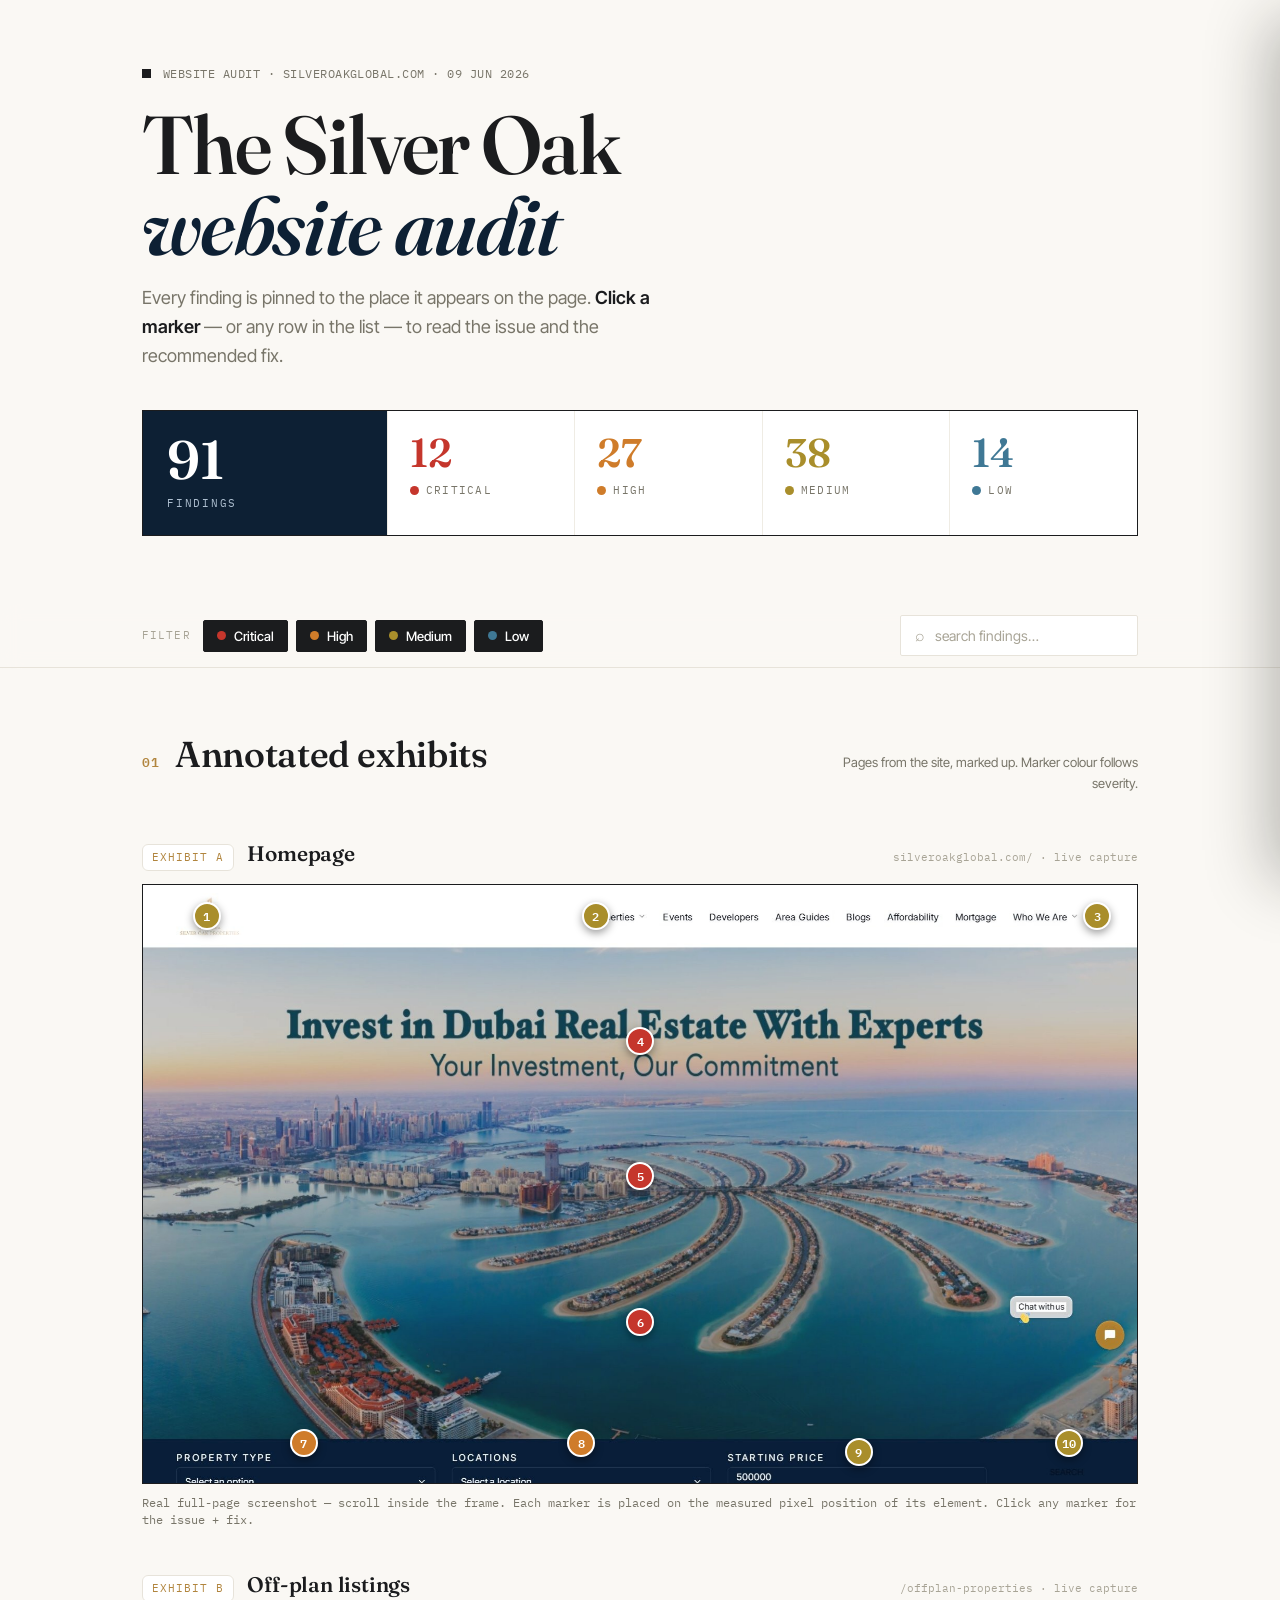
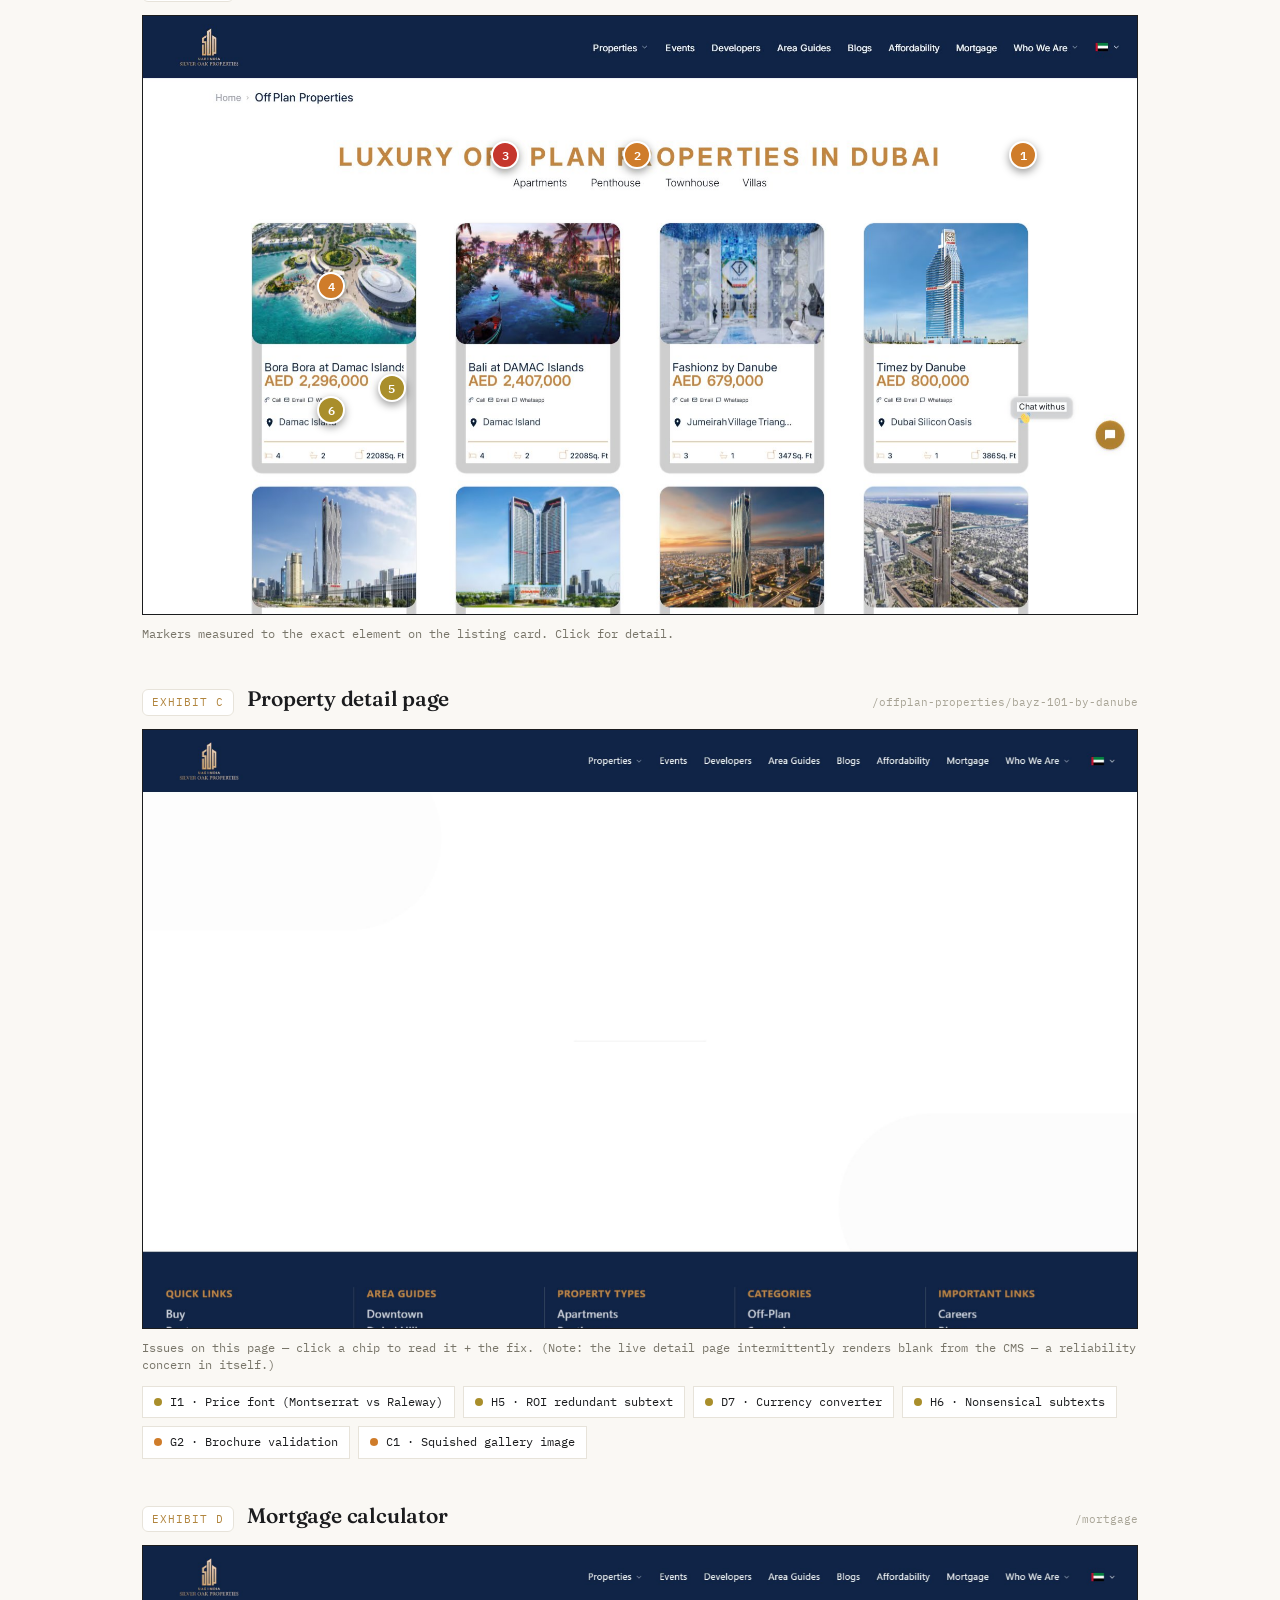
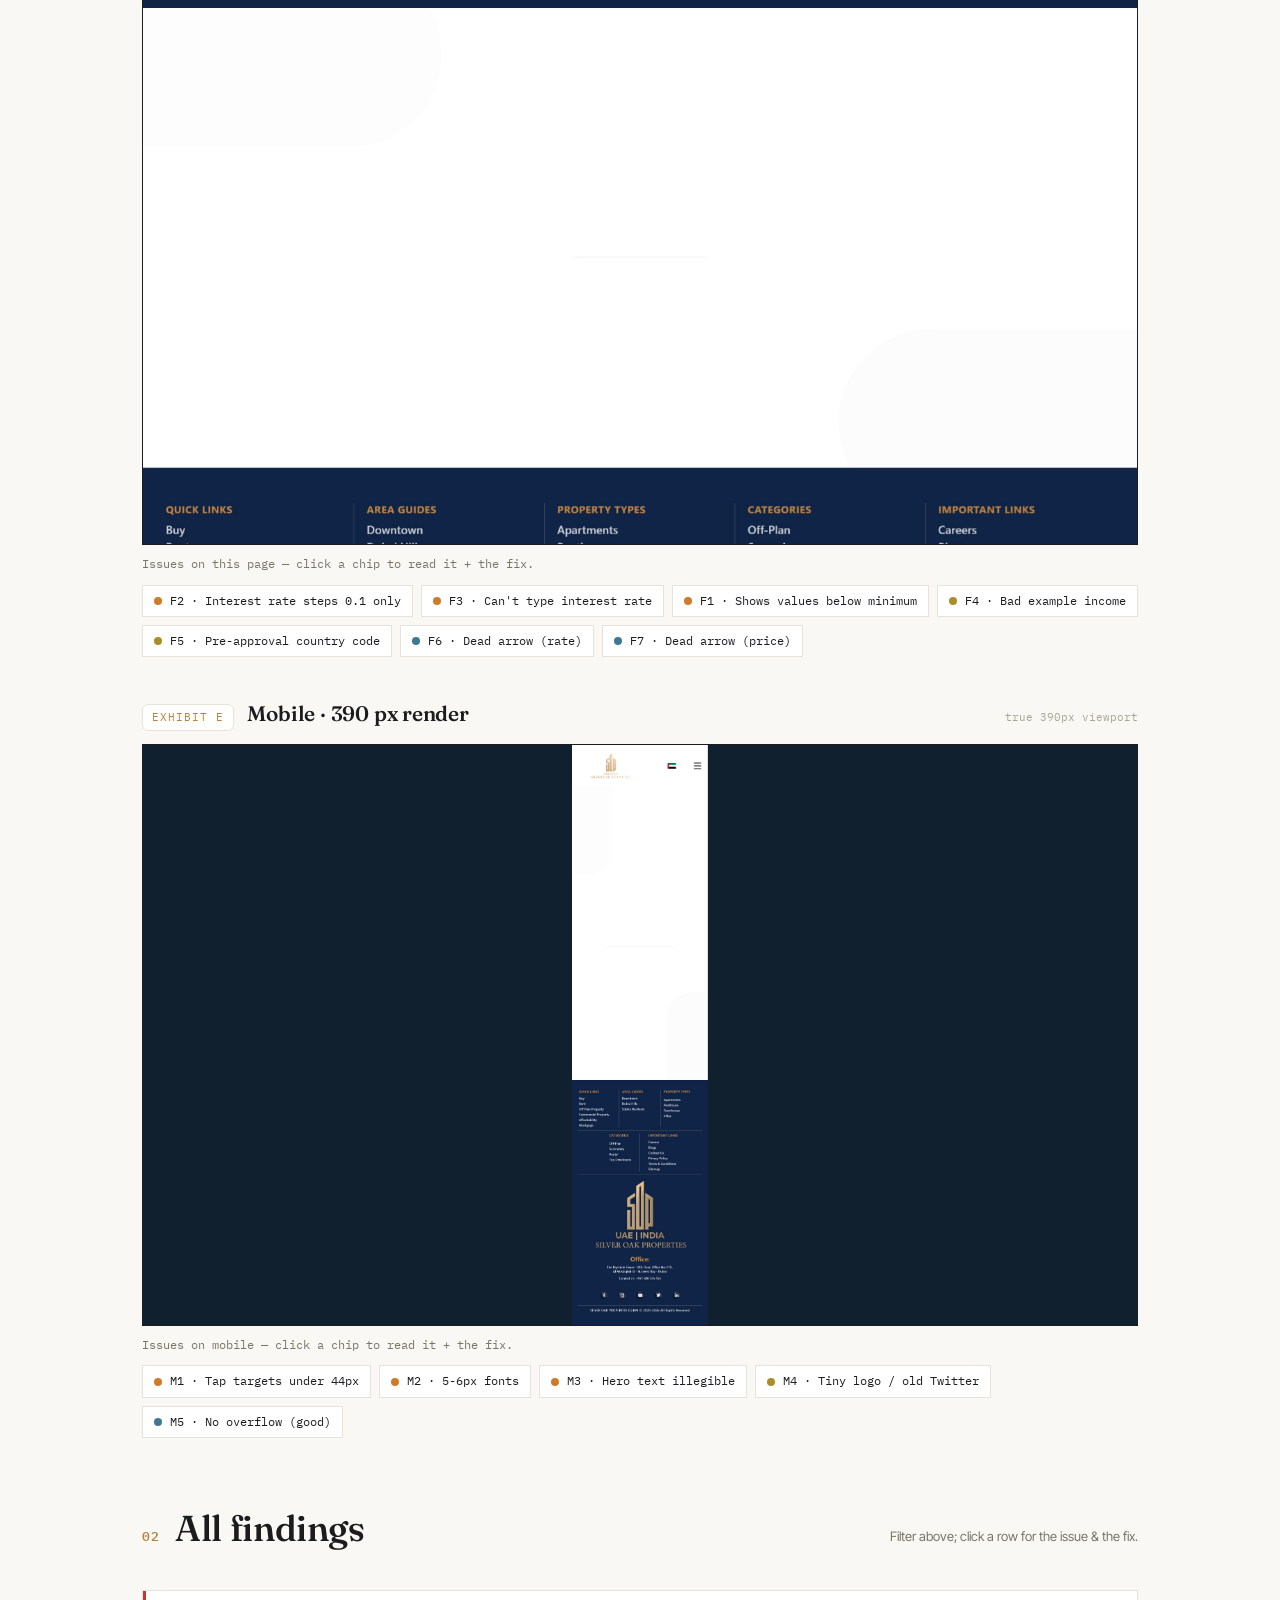
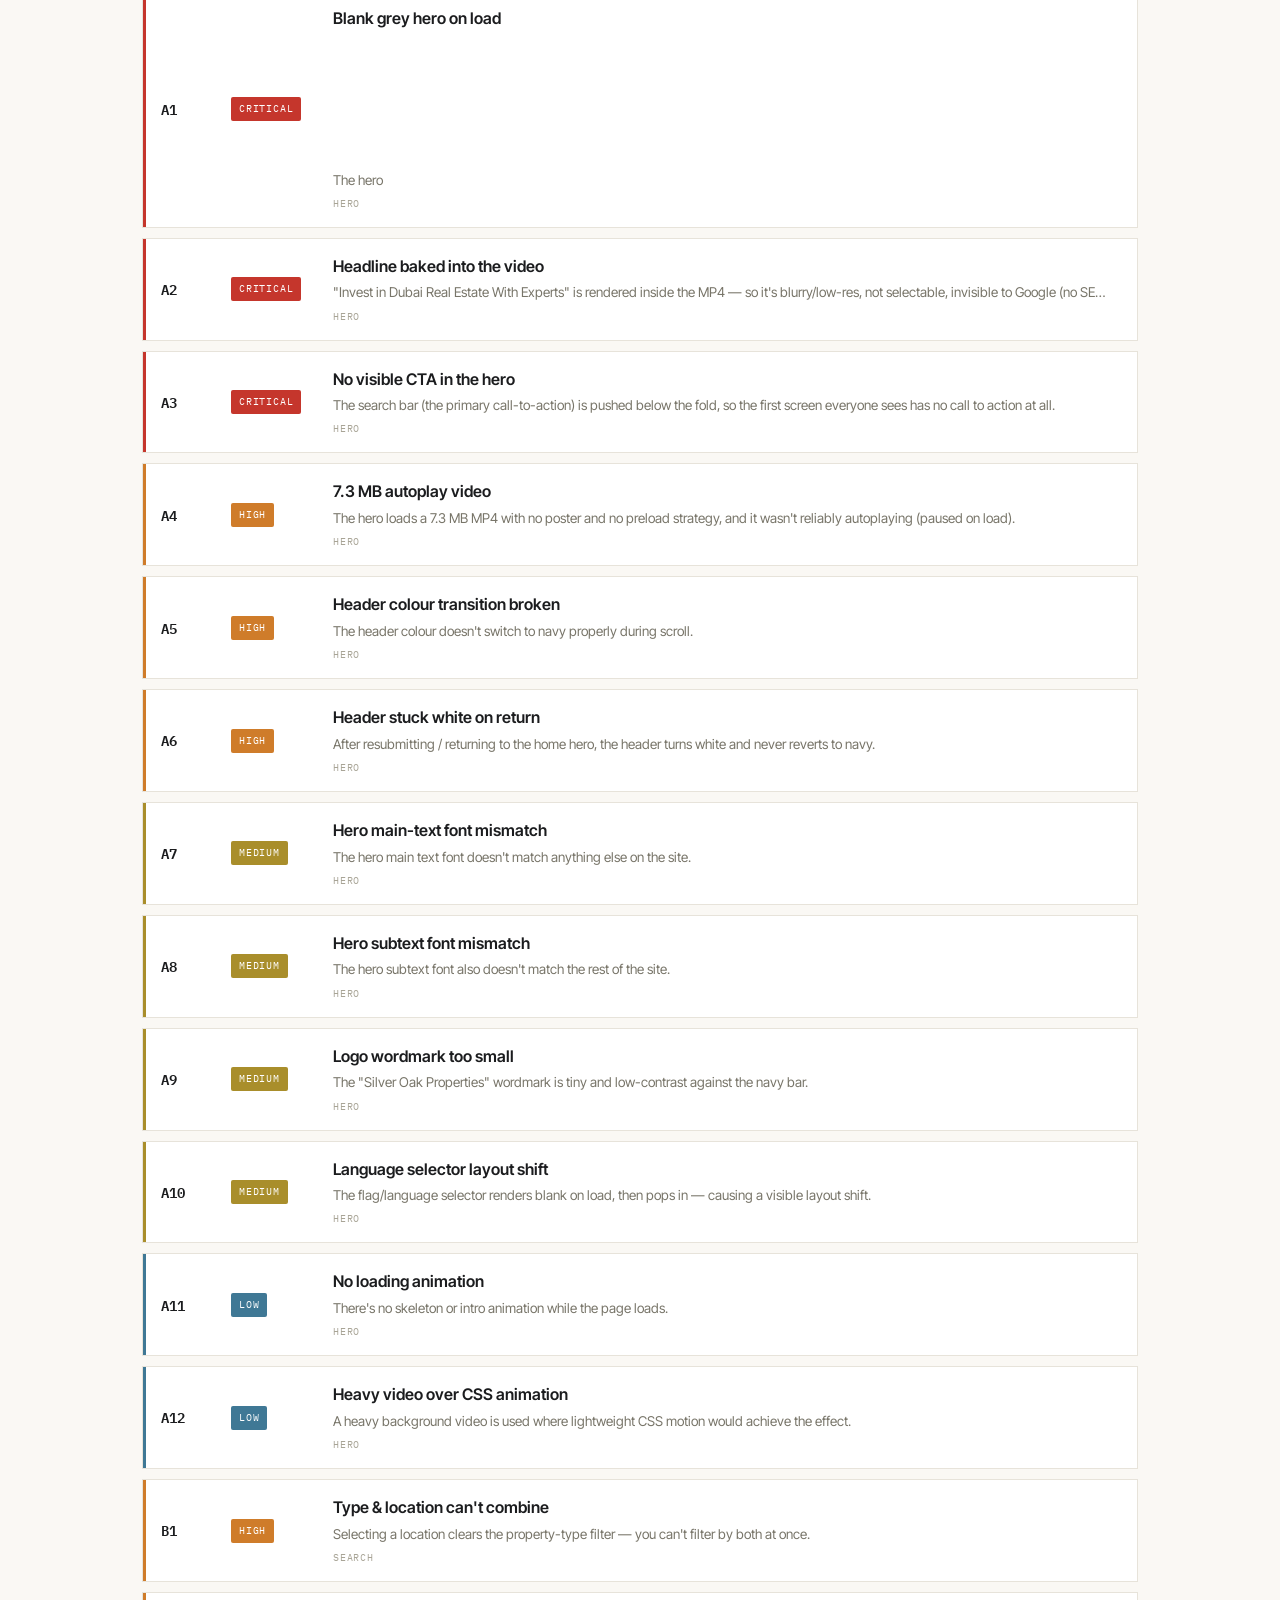
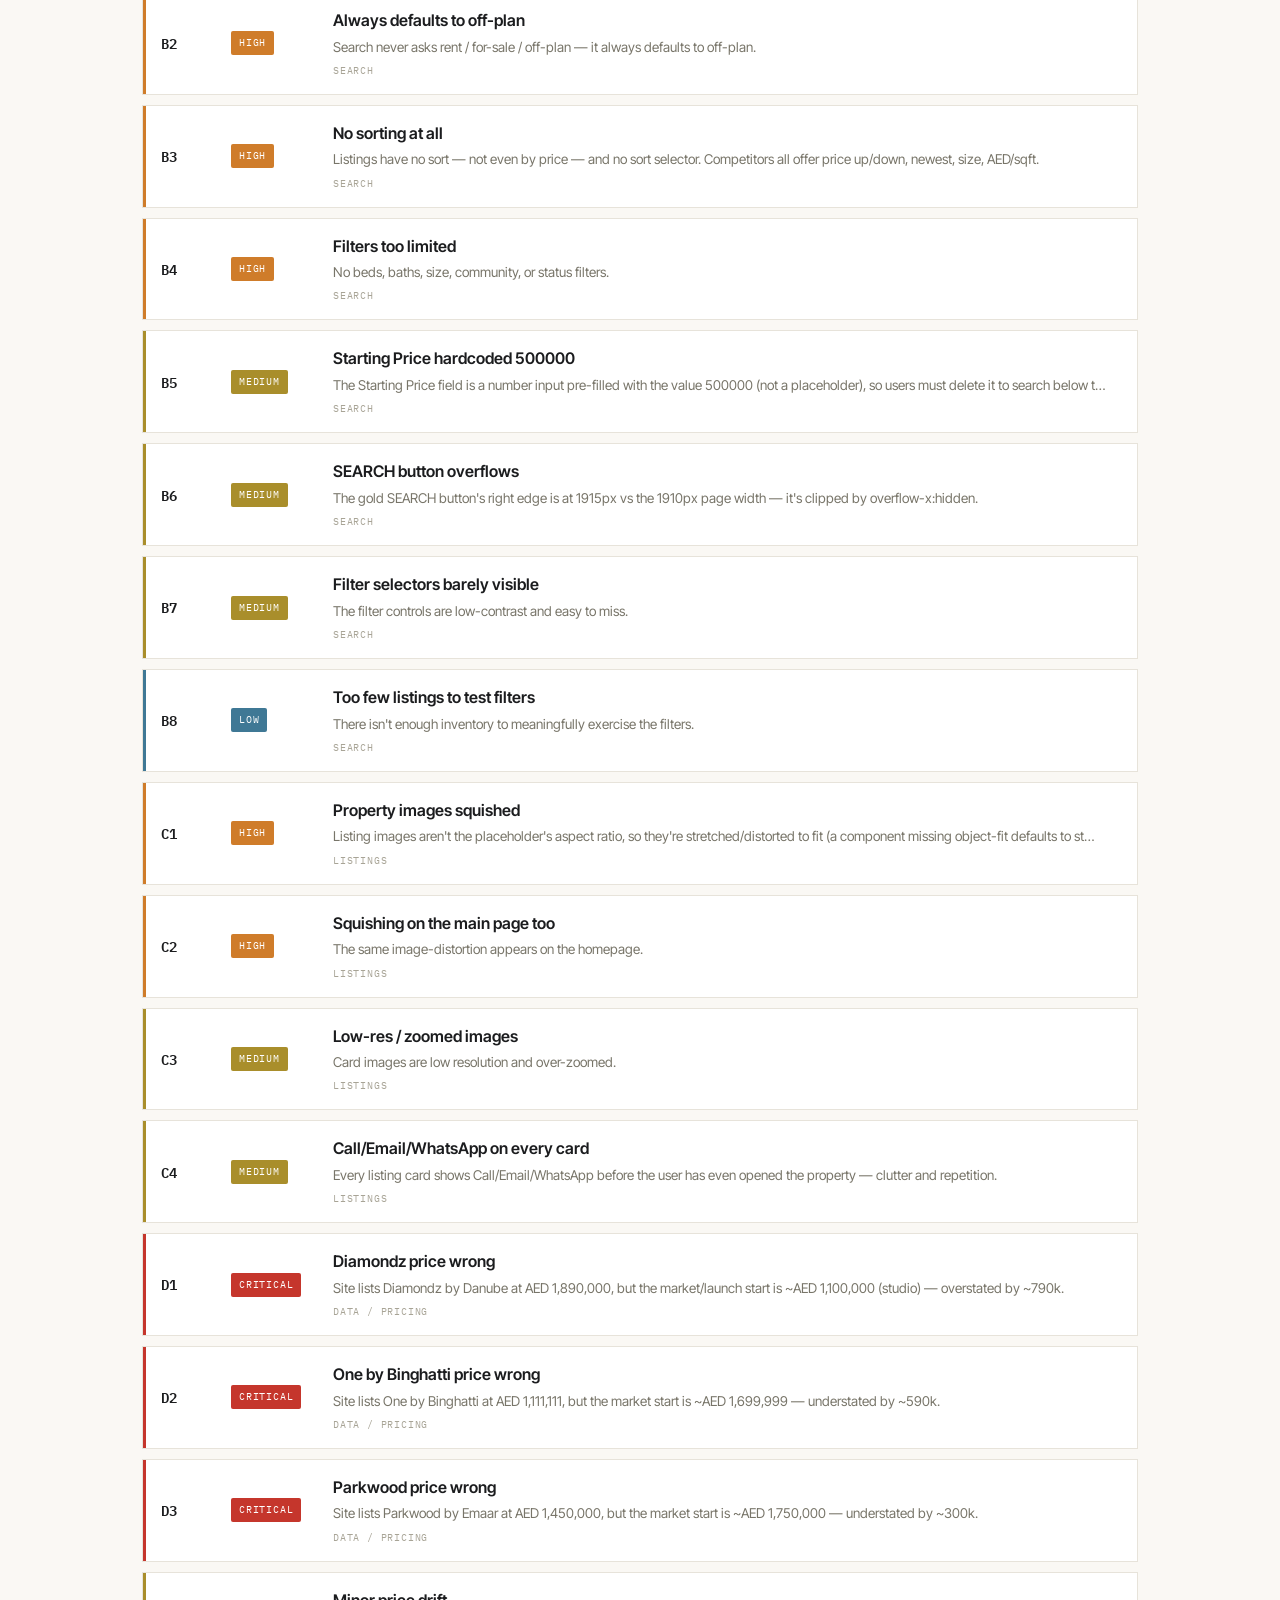
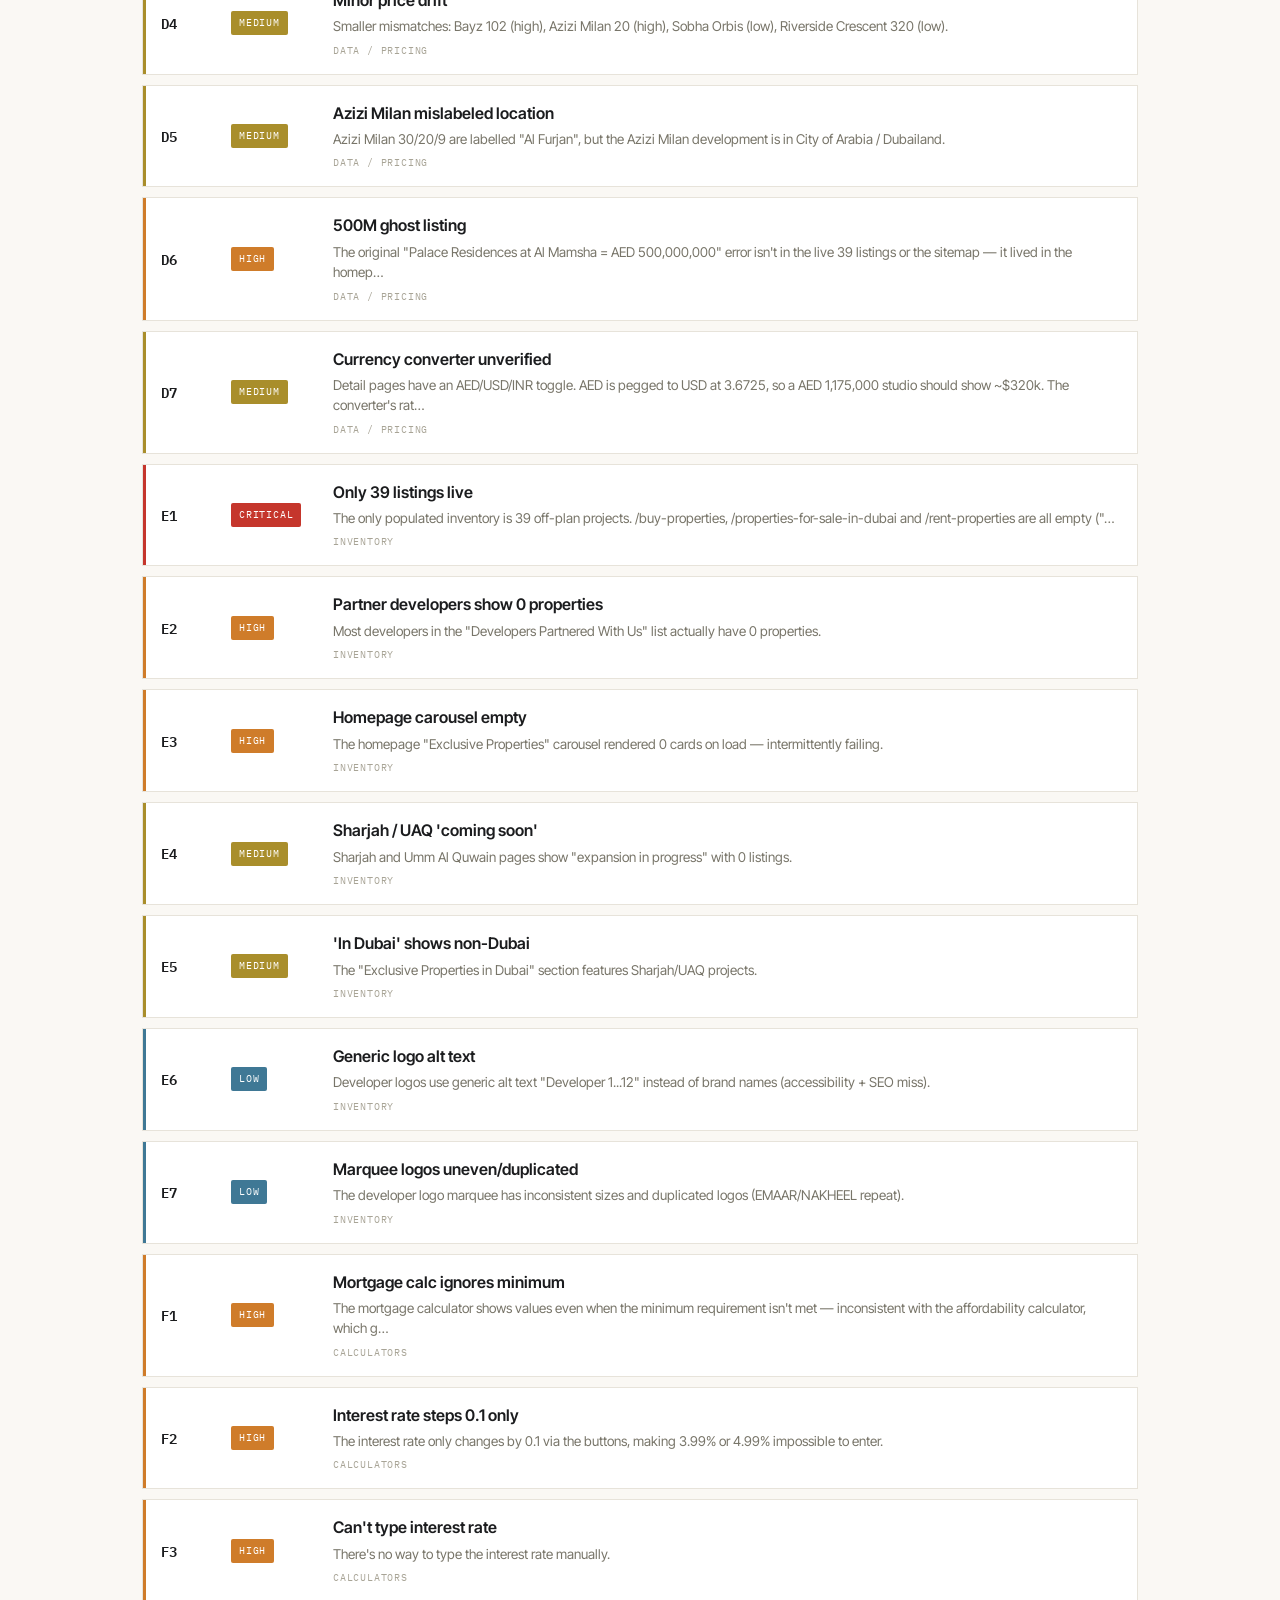
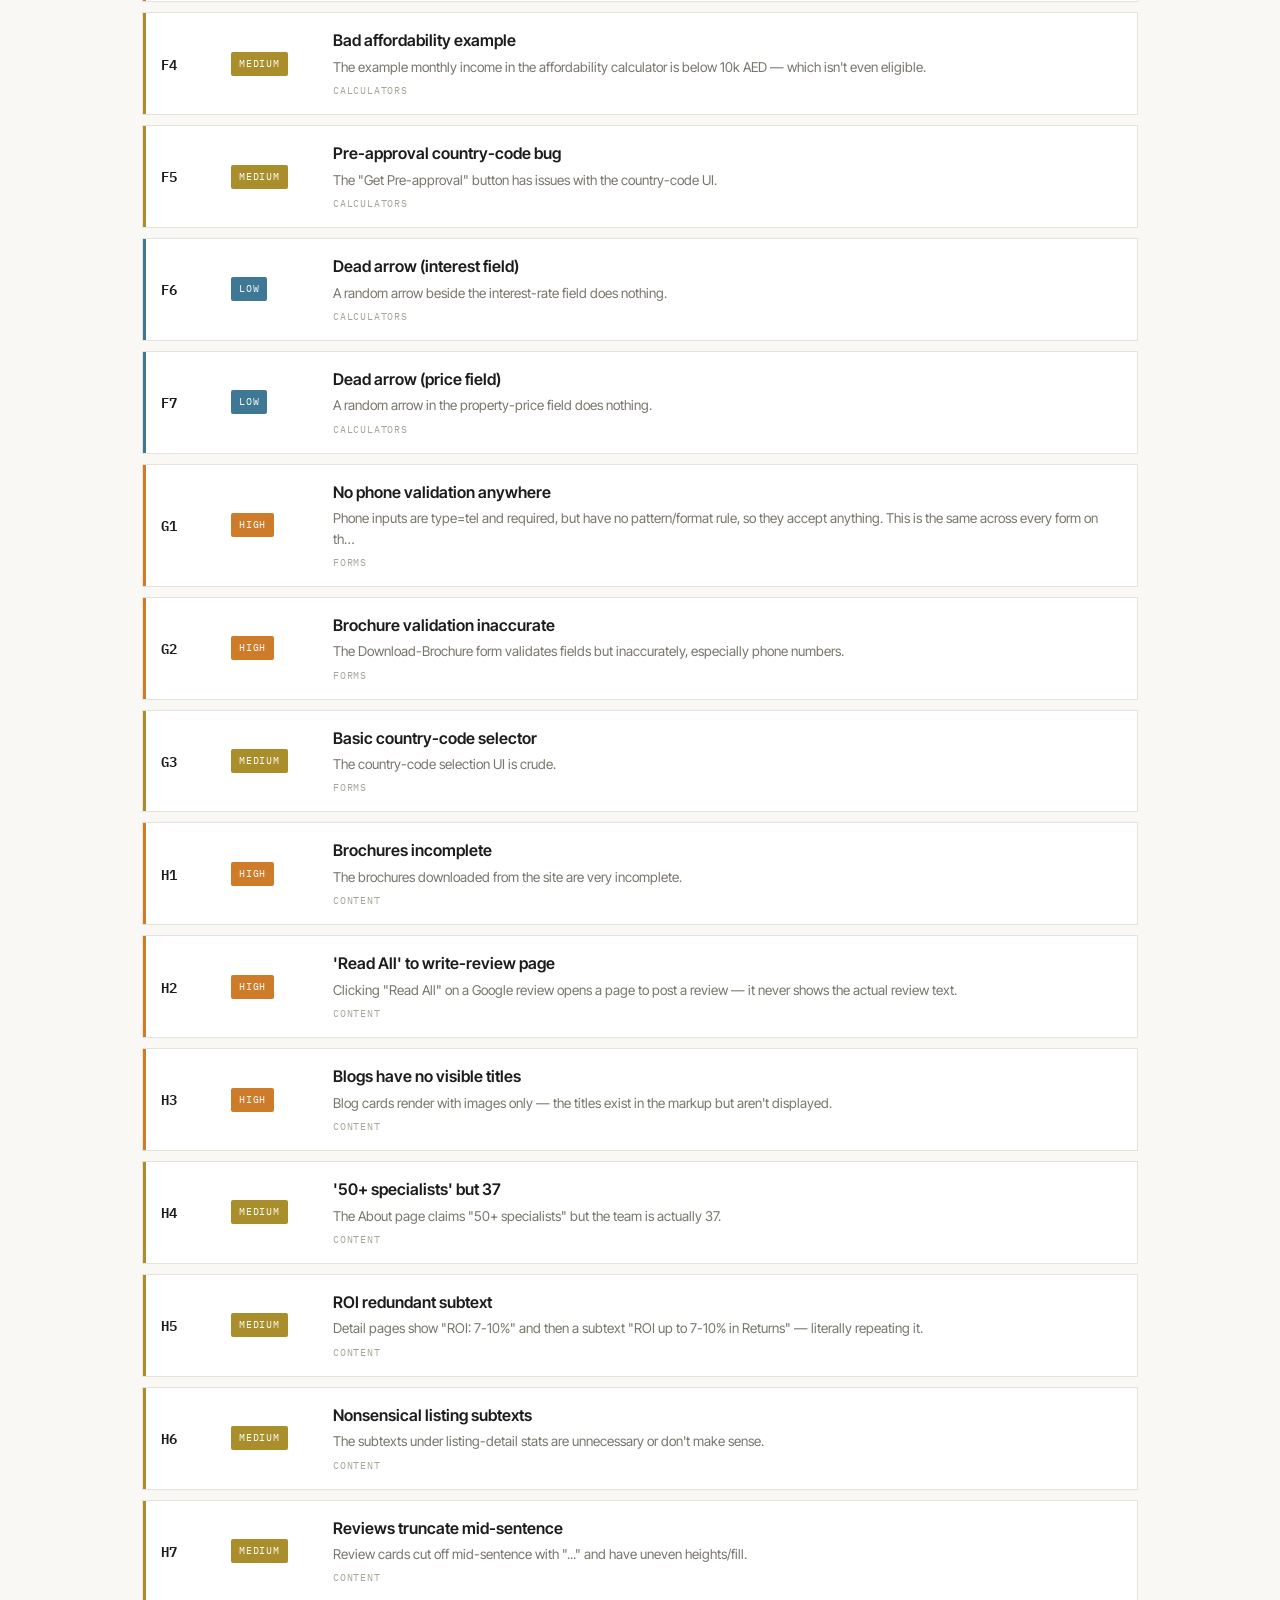
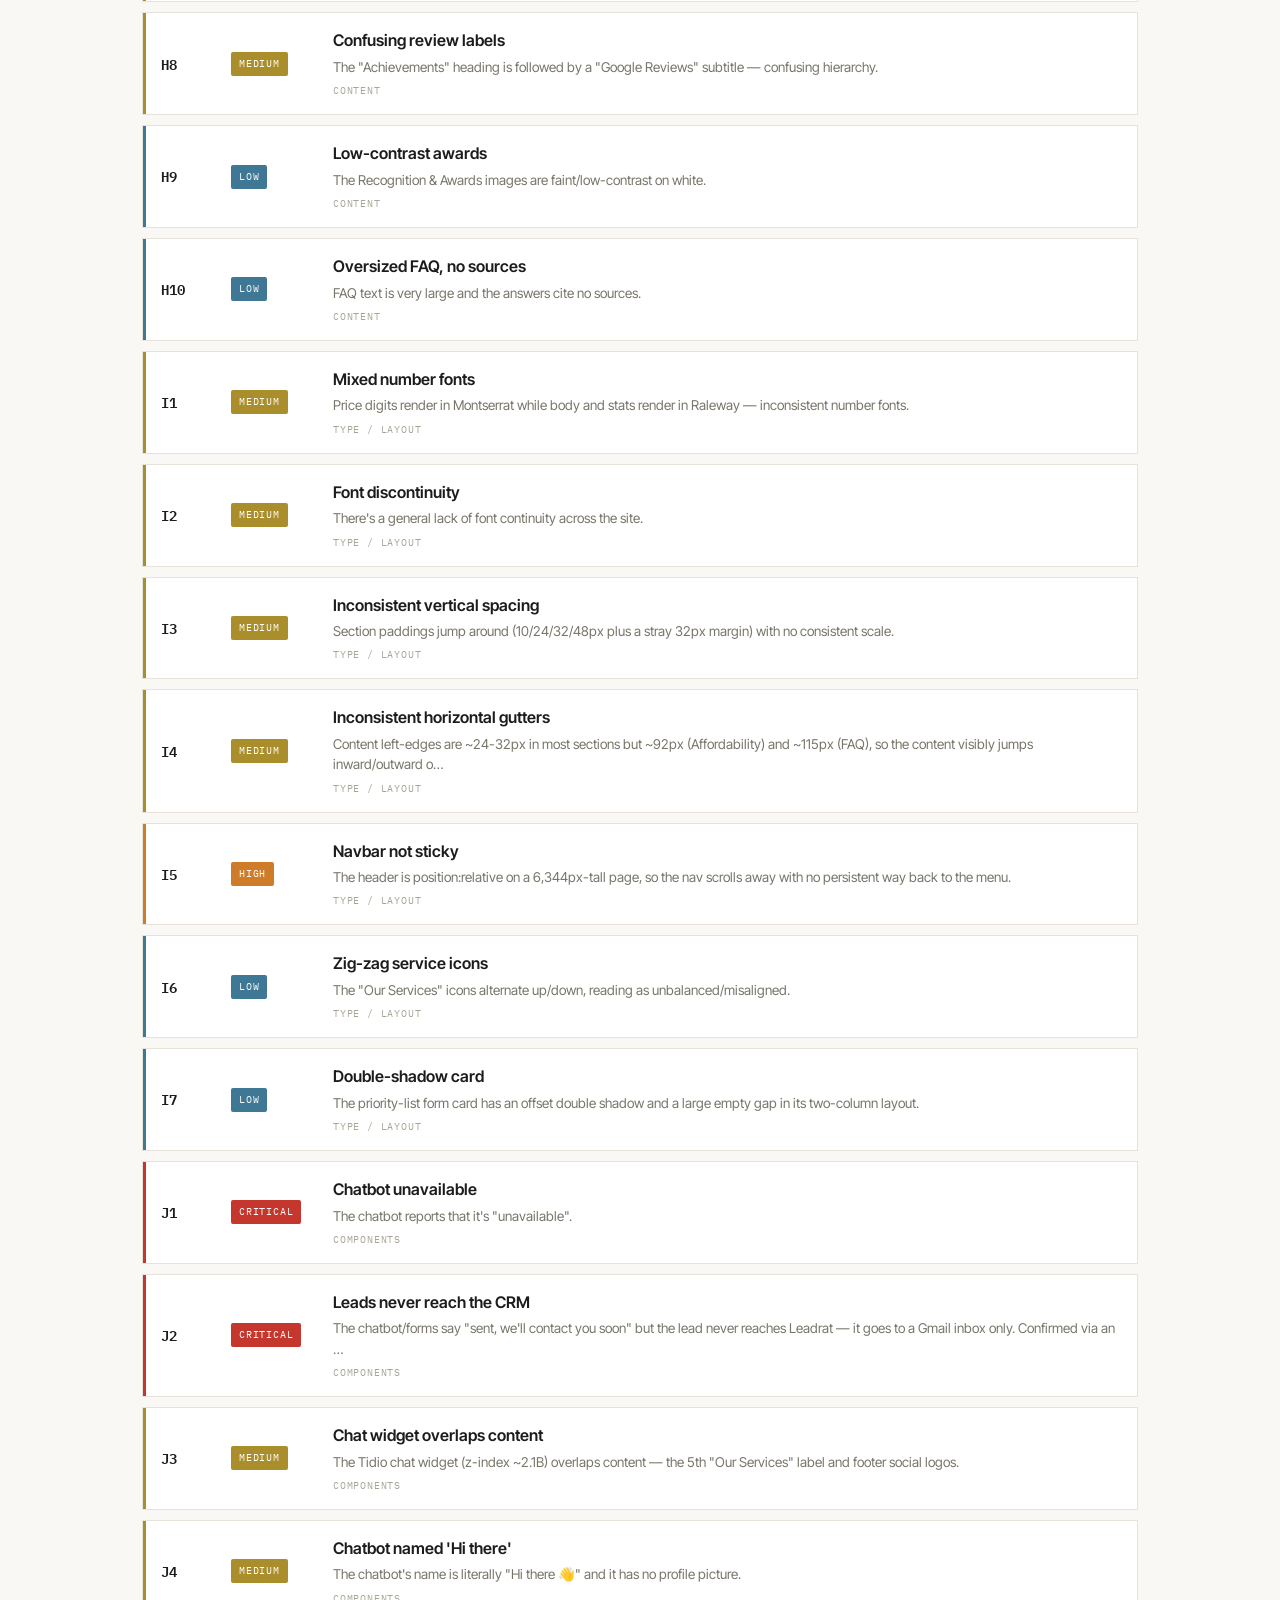
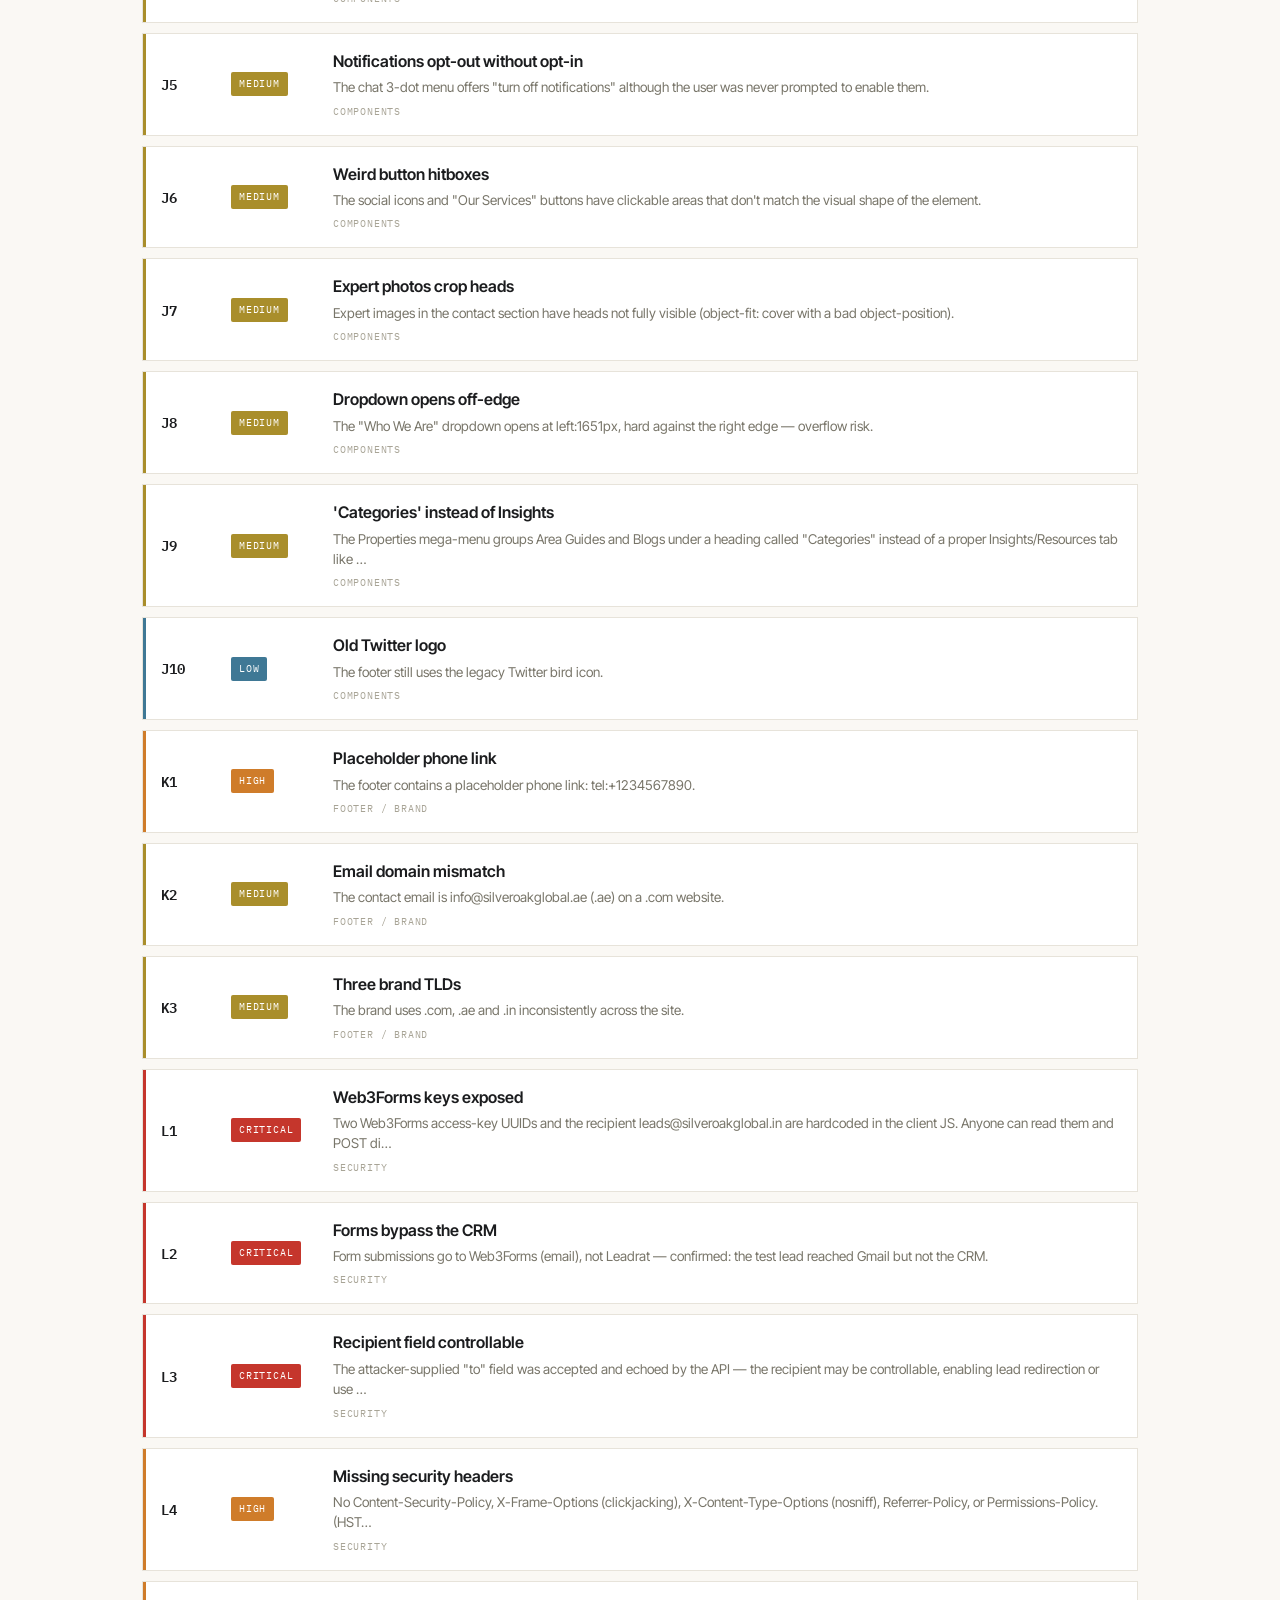
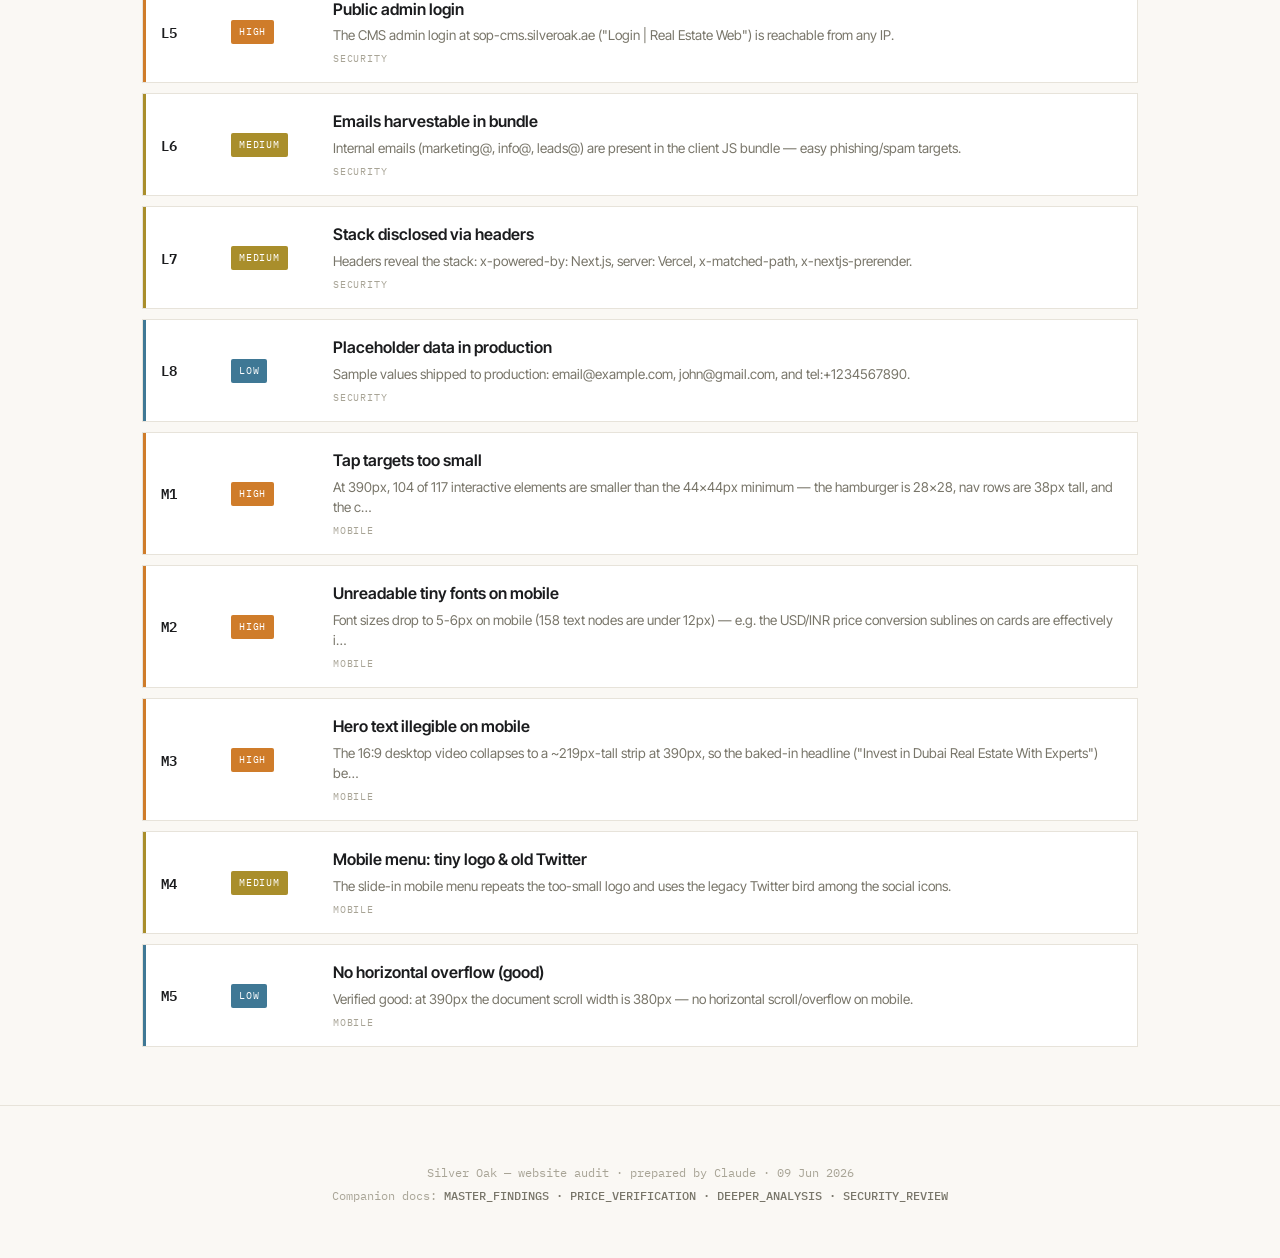
==== commit b9d298de: "Crop trailing whitespace below homepage footer in Exhibit A The full-page capture had 419px of blank" ====
--- a/sop main/report.html
+++ b/sop main/report.html
@@ -213,25 +213,25 @@
 
   <div class="plate"><div class="cap"><span class="pno">EXHIBIT A</span><h3>Homepage</h3><span class="src">silveroakglobal.com/ · live capture</span></div>
     <div class="frame"><div class="canvas"><img src="assets/soa-home.jpg" alt="Homepage">
-      <div class="pin" data-sev=med data-fid="A9" style="left:6.39%;top:0.94%"><div class="ring"></div><div class="tag">1</div></div>
-      <div class="pin" data-sev=med data-fid="J9" style="left:45.55%;top:0.94%"><div class="ring"></div><div class="tag">2</div></div>
-      <div class="pin" data-sev=med data-fid="A10" style="left:96.02%;top:0.94%"><div class="ring"></div><div class="tag">3</div></div>
-      <div class="pin" data-sev=crit data-fid="A2" style="left:50%;top:4.69%"><div class="ring"></div><div class="tag">4</div></div>
-      <div class="pin" data-sev=crit data-fid="A1" style="left:50%;top:8.75%"><div class="ring"></div><div class="tag">5</div></div>
-      <div class="pin" data-sev=crit data-fid="A3" style="left:50%;top:13.13%"><div class="ring"></div><div class="tag">6</div></div>
-      <div class="pin" data-sev=high data-fid="B2" style="left:16.18%;top:16.77%"><div class="ring"></div><div class="tag">7</div></div>
-      <div class="pin" data-sev=high data-fid="B1" style="left:44.08%;top:16.77%"><div class="ring"></div><div class="tag">8</div></div>
-      <div class="pin" data-sev=med data-fid="B5" style="left:71.99%;top:17.03%"><div class="ring"></div><div class="tag">9</div></div>
-      <div class="pin" data-sev=med data-fid="B6" style="left:93.19%;top:16.77%"><div class="ring"></div><div class="tag">10</div></div>
-      <div class="pin" data-sev=high data-fid="E3" style="left:50%;top:18.88%"><div class="ring"></div><div class="tag">11</div></div>
-      <div class="pin" data-sev=high data-fid="C1" style="left:21.26%;top:22.19%"><div class="ring"></div><div class="tag">12</div></div>
-      <div class="pin" data-sev=med data-fid="C4" style="left:21.26%;top:25%"><div class="ring"></div><div class="tag">13</div></div>
-      <div class="pin" data-sev=low data-fid="I6" style="left:50%;top:32%"><div class="ring"></div><div class="tag">14</div></div>
-      <div class="pin" data-sev=high data-fid="E2" style="left:50%;top:47.94%"><div class="ring"></div><div class="tag">15</div></div>
-      <div class="pin" data-sev=high data-fid="H2" style="left:14.14%;top:56.56%"><div class="ring"></div><div class="tag">16</div></div>
-      <div class="pin" data-sev=high data-fid="G1" style="left:74.61%;top:75.64%"><div class="ring"></div><div class="tag">17</div></div>
-      <div class="pin" data-sev=crit data-fid="L1" style="left:71.41%;top:76.95%"><div class="ring"></div><div class="tag">18</div></div>
-      <div class="pin" data-sev=med data-fid="J6" style="left:74.14%;top:96.41%"><div class="ring"></div><div class="tag">19</div></div>
+      <div class="pin" data-sev=med data-fid="A9" style="left:6.39%;top:1.00%"><div class="ring"></div><div class="tag">1</div></div>
+      <div class="pin" data-sev=med data-fid="J9" style="left:45.55%;top:1.00%"><div class="ring"></div><div class="tag">2</div></div>
+      <div class="pin" data-sev=med data-fid="A10" style="left:96.02%;top:1.00%"><div class="ring"></div><div class="tag">3</div></div>
+      <div class="pin" data-sev=crit data-fid="A2" style="left:50%;top:5.00%"><div class="ring"></div><div class="tag">4</div></div>
+      <div class="pin" data-sev=crit data-fid="A1" style="left:50%;top:9.33%"><div class="ring"></div><div class="tag">5</div></div>
+      <div class="pin" data-sev=crit data-fid="A3" style="left:50%;top:14.01%"><div class="ring"></div><div class="tag">6</div></div>
+      <div class="pin" data-sev=high data-fid="B2" style="left:16.18%;top:17.89%"><div class="ring"></div><div class="tag">7</div></div>
+      <div class="pin" data-sev=high data-fid="B1" style="left:44.08%;top:17.89%"><div class="ring"></div><div class="tag">8</div></div>
+      <div class="pin" data-sev=med data-fid="B5" style="left:71.99%;top:18.17%"><div class="ring"></div><div class="tag">9</div></div>
+      <div class="pin" data-sev=med data-fid="B6" style="left:93.19%;top:17.89%"><div class="ring"></div><div class="tag">10</div></div>
+      <div class="pin" data-sev=high data-fid="E3" style="left:50%;top:20.14%"><div class="ring"></div><div class="tag">11</div></div>
+      <div class="pin" data-sev=high data-fid="C1" style="left:21.26%;top:23.67%"><div class="ring"></div><div class="tag">12</div></div>
+      <div class="pin" data-sev=med data-fid="C4" style="left:21.26%;top:26.67%"><div class="ring"></div><div class="tag">13</div></div>
+      <div class="pin" data-sev=low data-fid="I6" style="left:50%;top:34.13%"><div class="ring"></div><div class="tag">14</div></div>
+      <div class="pin" data-sev=med data-fid="J6" style="left:50%;top:37.62%"><div class="ring"></div><div class="tag">15</div></div>
+      <div class="pin" data-sev=high data-fid="E2" style="left:50%;top:51.14%"><div class="ring"></div><div class="tag">16</div></div>
+      <div class="pin" data-sev=high data-fid="H2" style="left:14.14%;top:60.33%"><div class="ring"></div><div class="tag">17</div></div>
+      <div class="pin" data-sev=high data-fid="G1" style="left:74.61%;top:80.68%"><div class="ring"></div><div class="tag">18</div></div>
+      <div class="pin" data-sev=crit data-fid="L1" style="left:71.41%;top:82.08%"><div class="ring"></div><div class="tag">19</div></div>
     </div></div>
     <p class="exnote">Real full-page screenshot — scroll inside the frame. Each marker is placed on the measured pixel position of its element. Click any marker for the issue + fix.</p>
   </div>
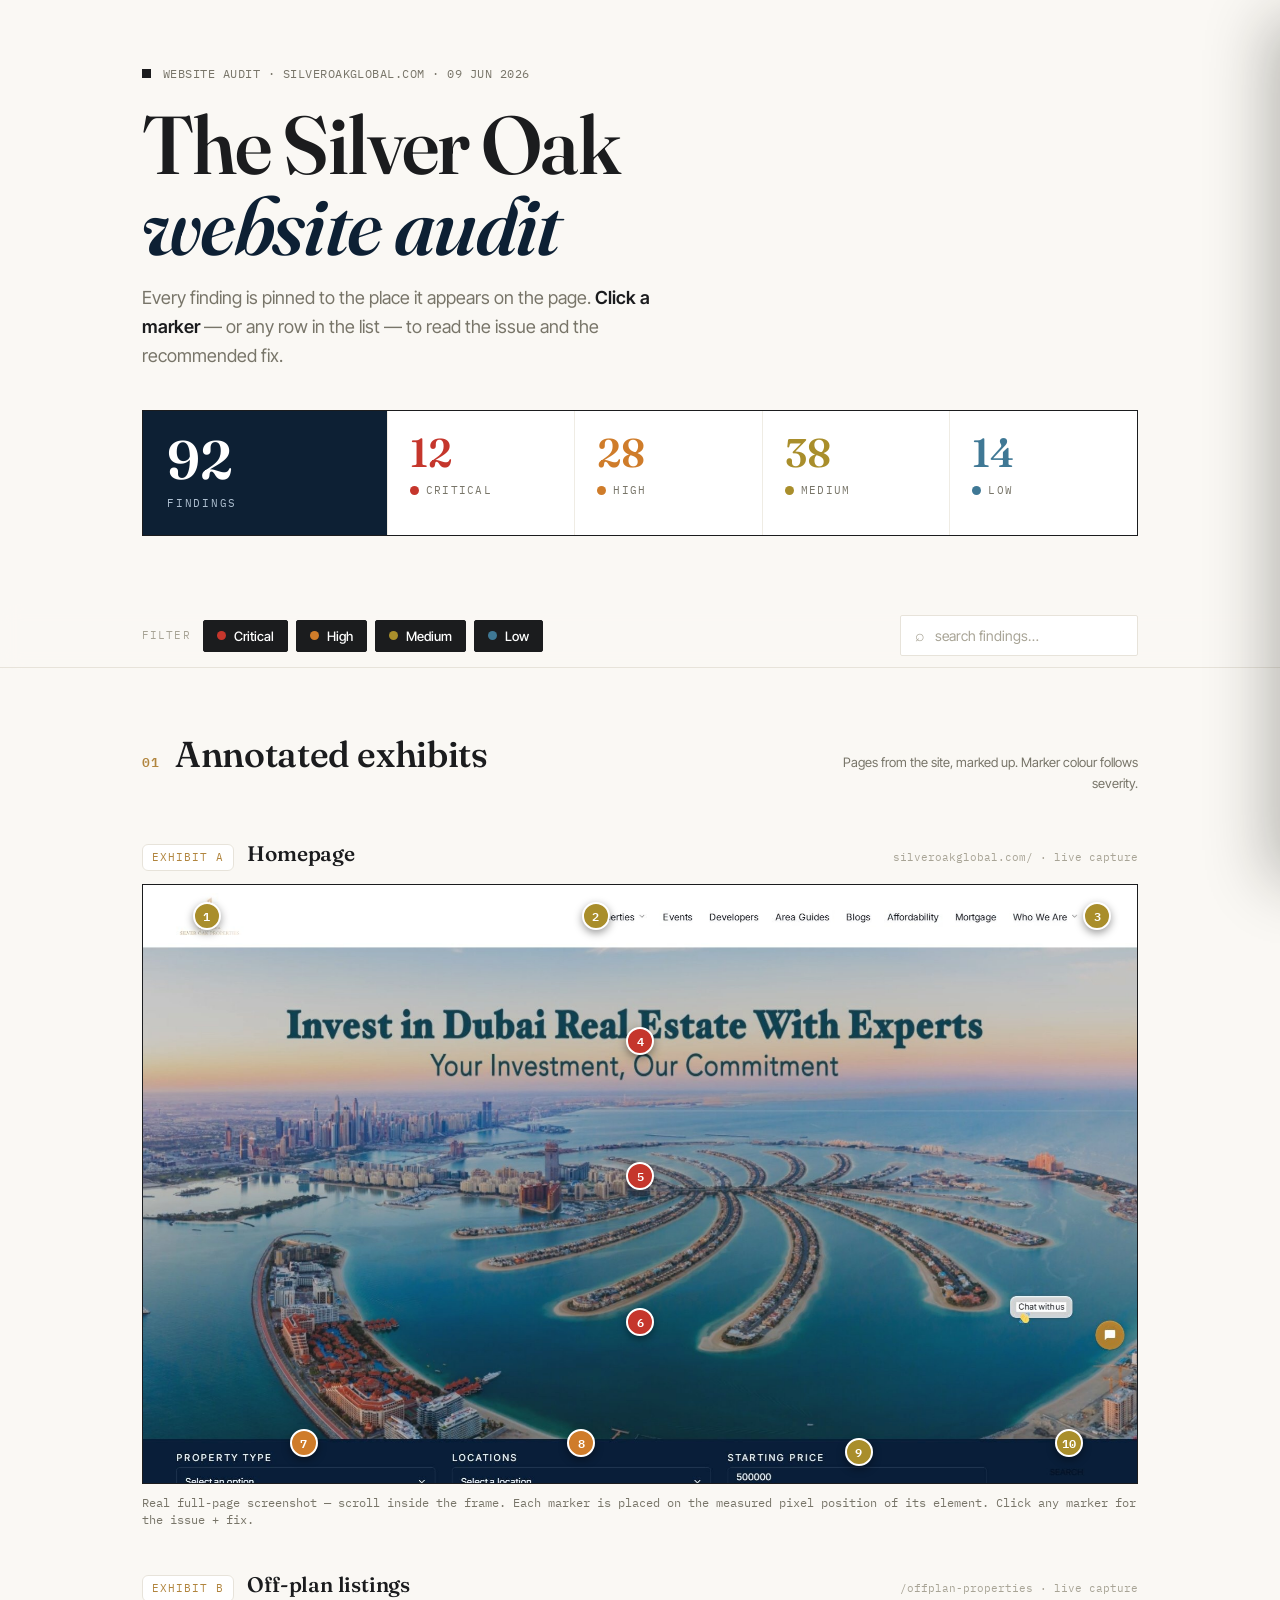
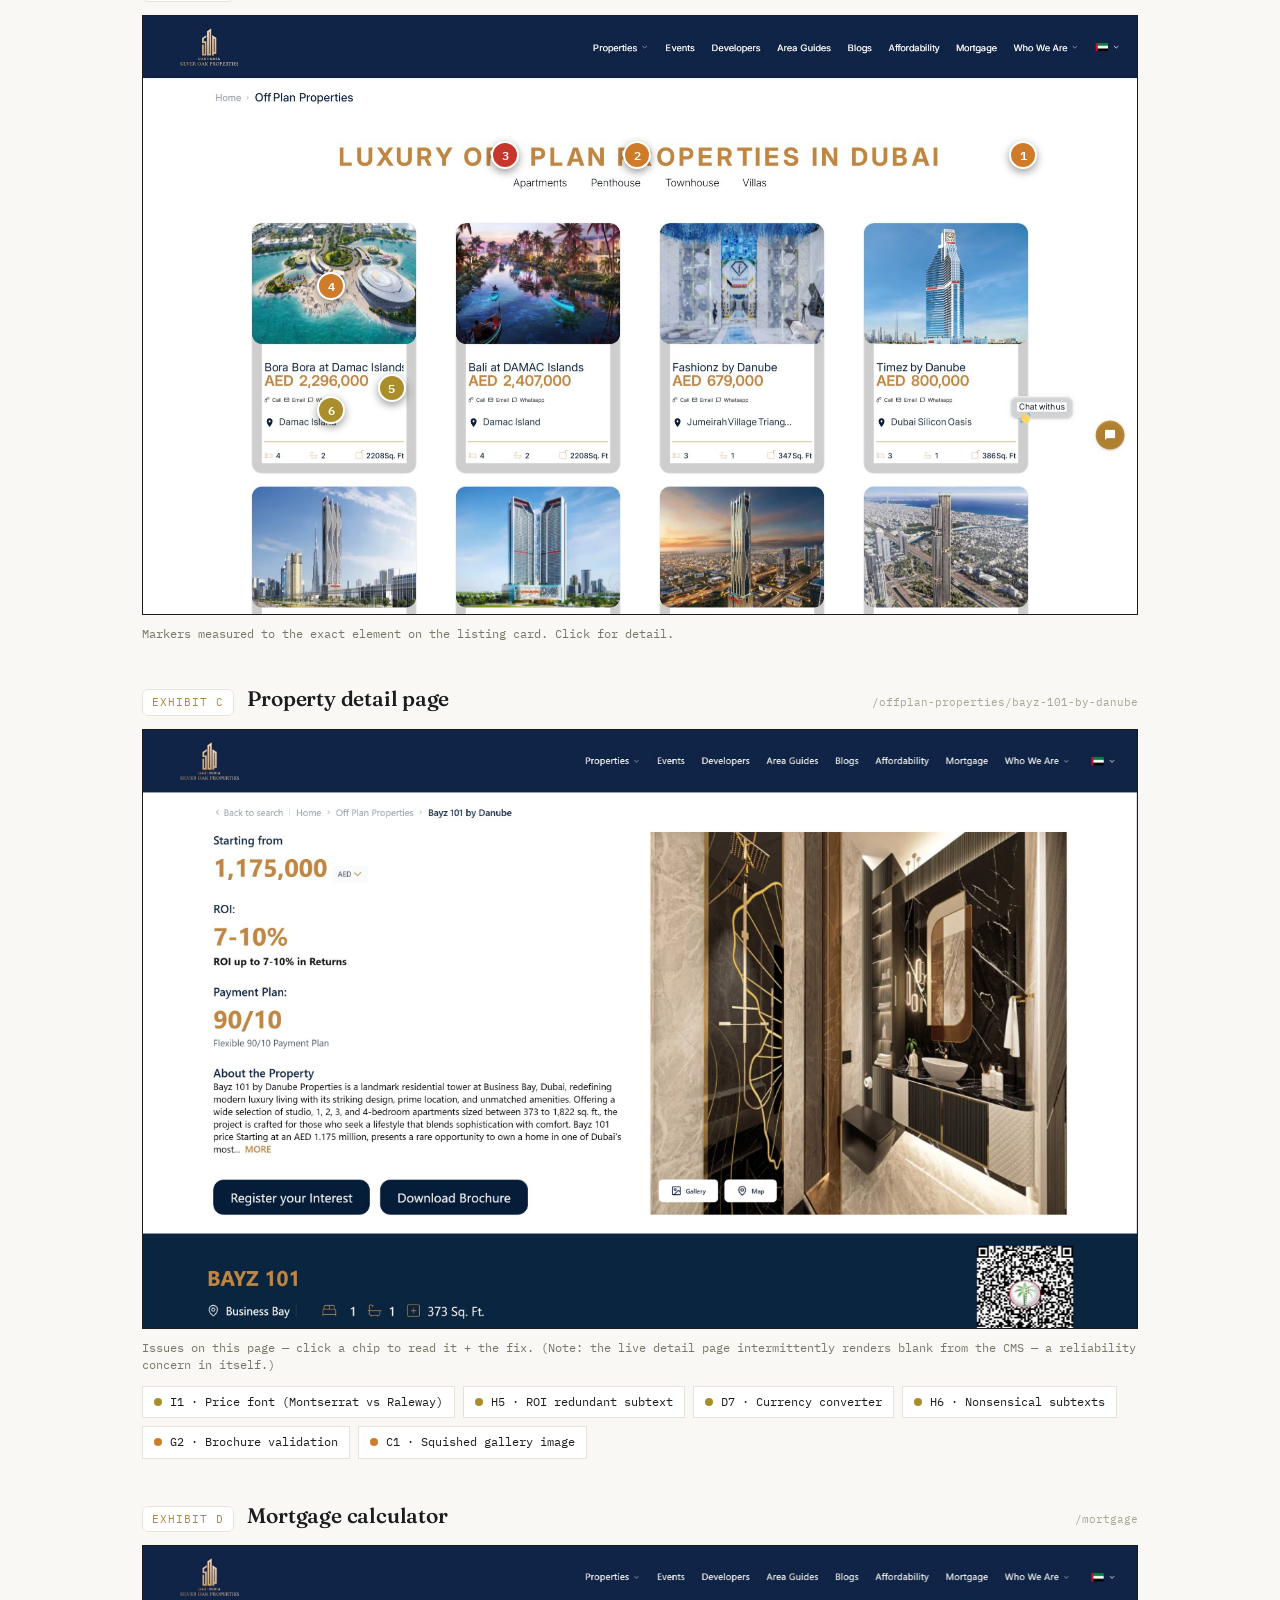
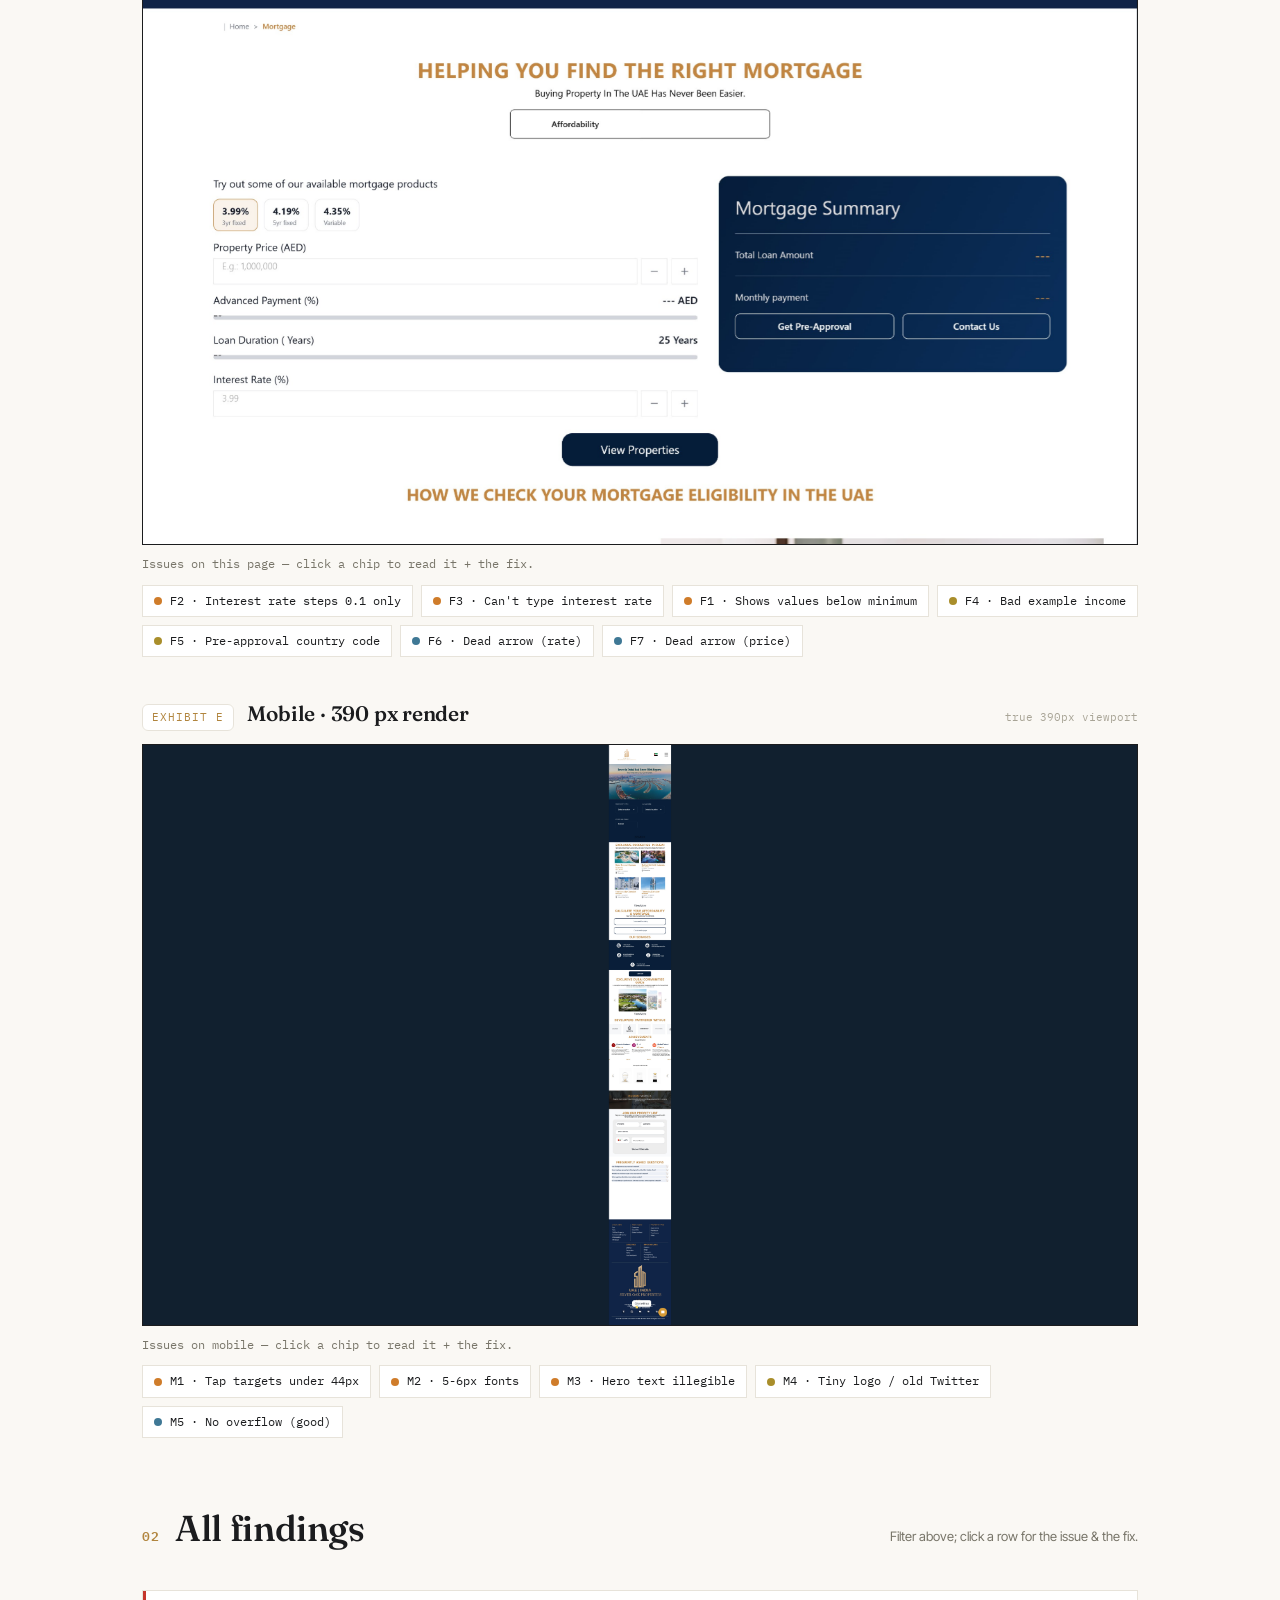
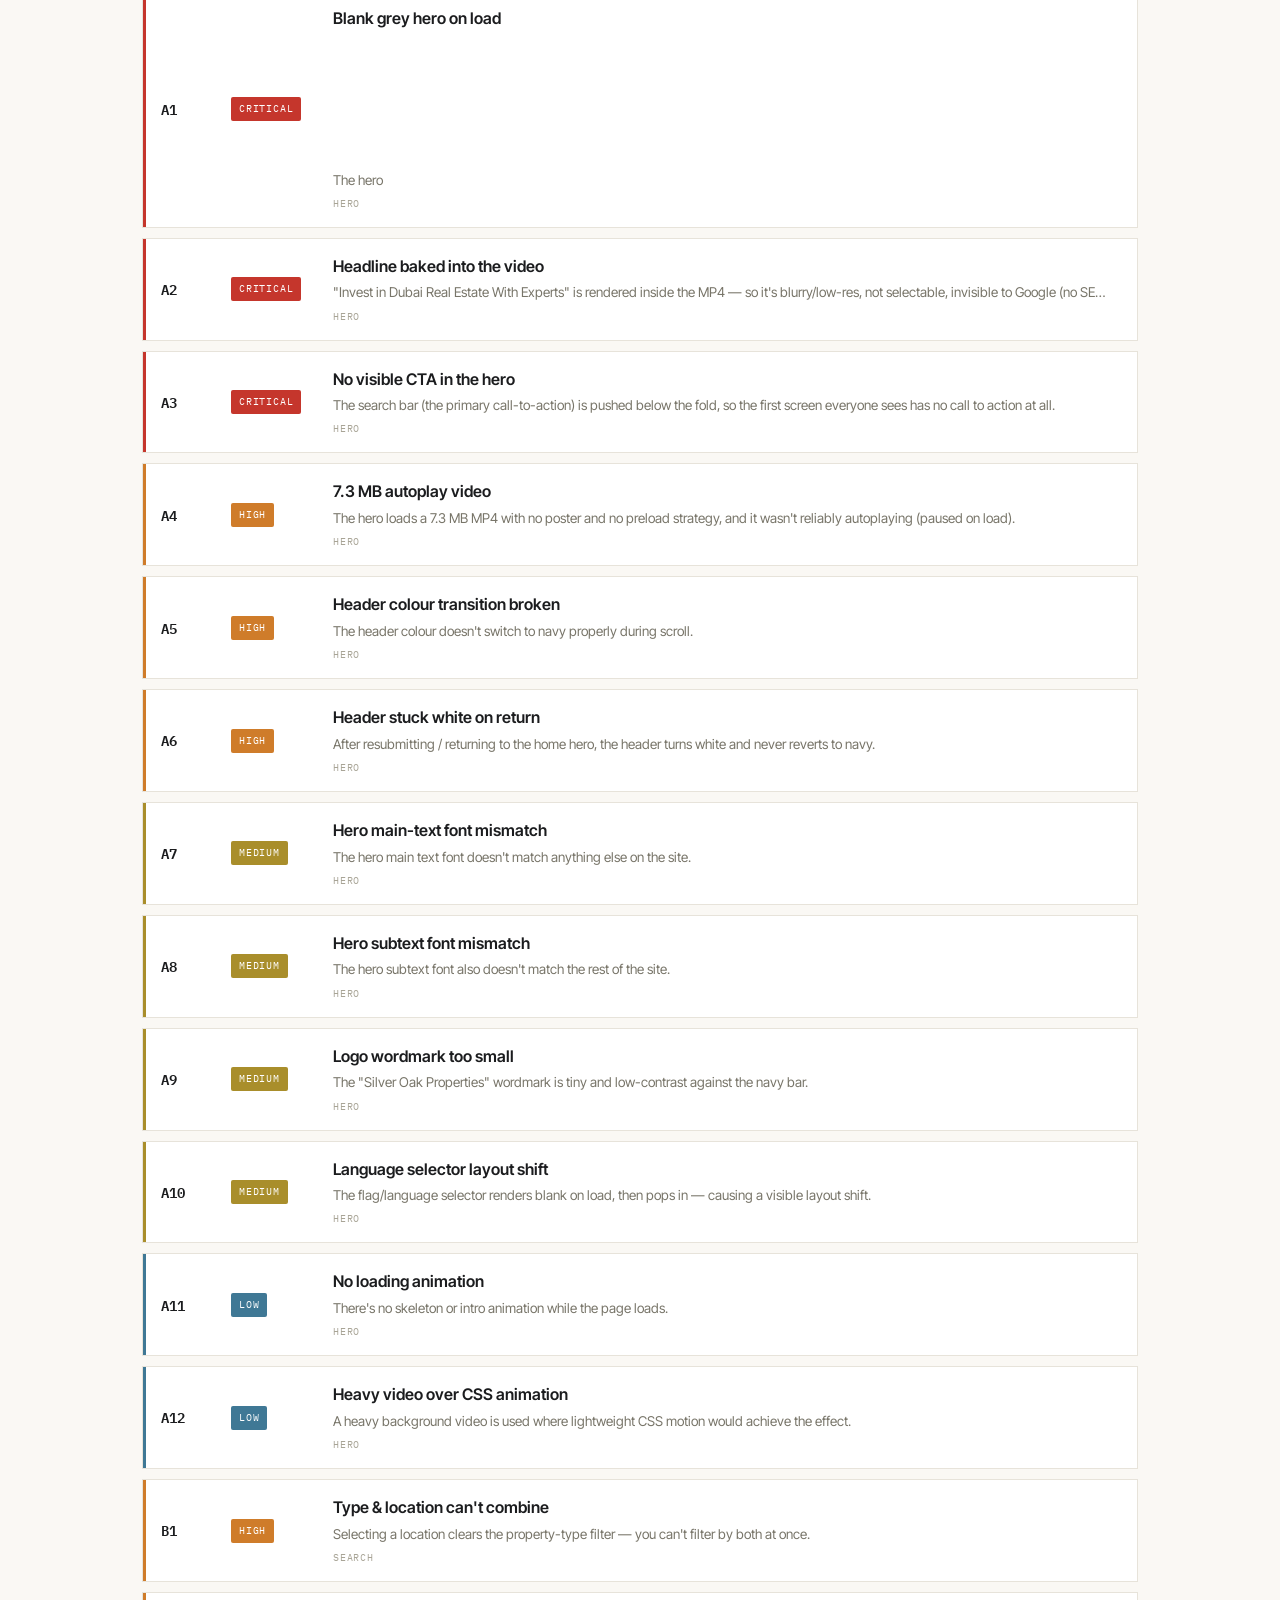
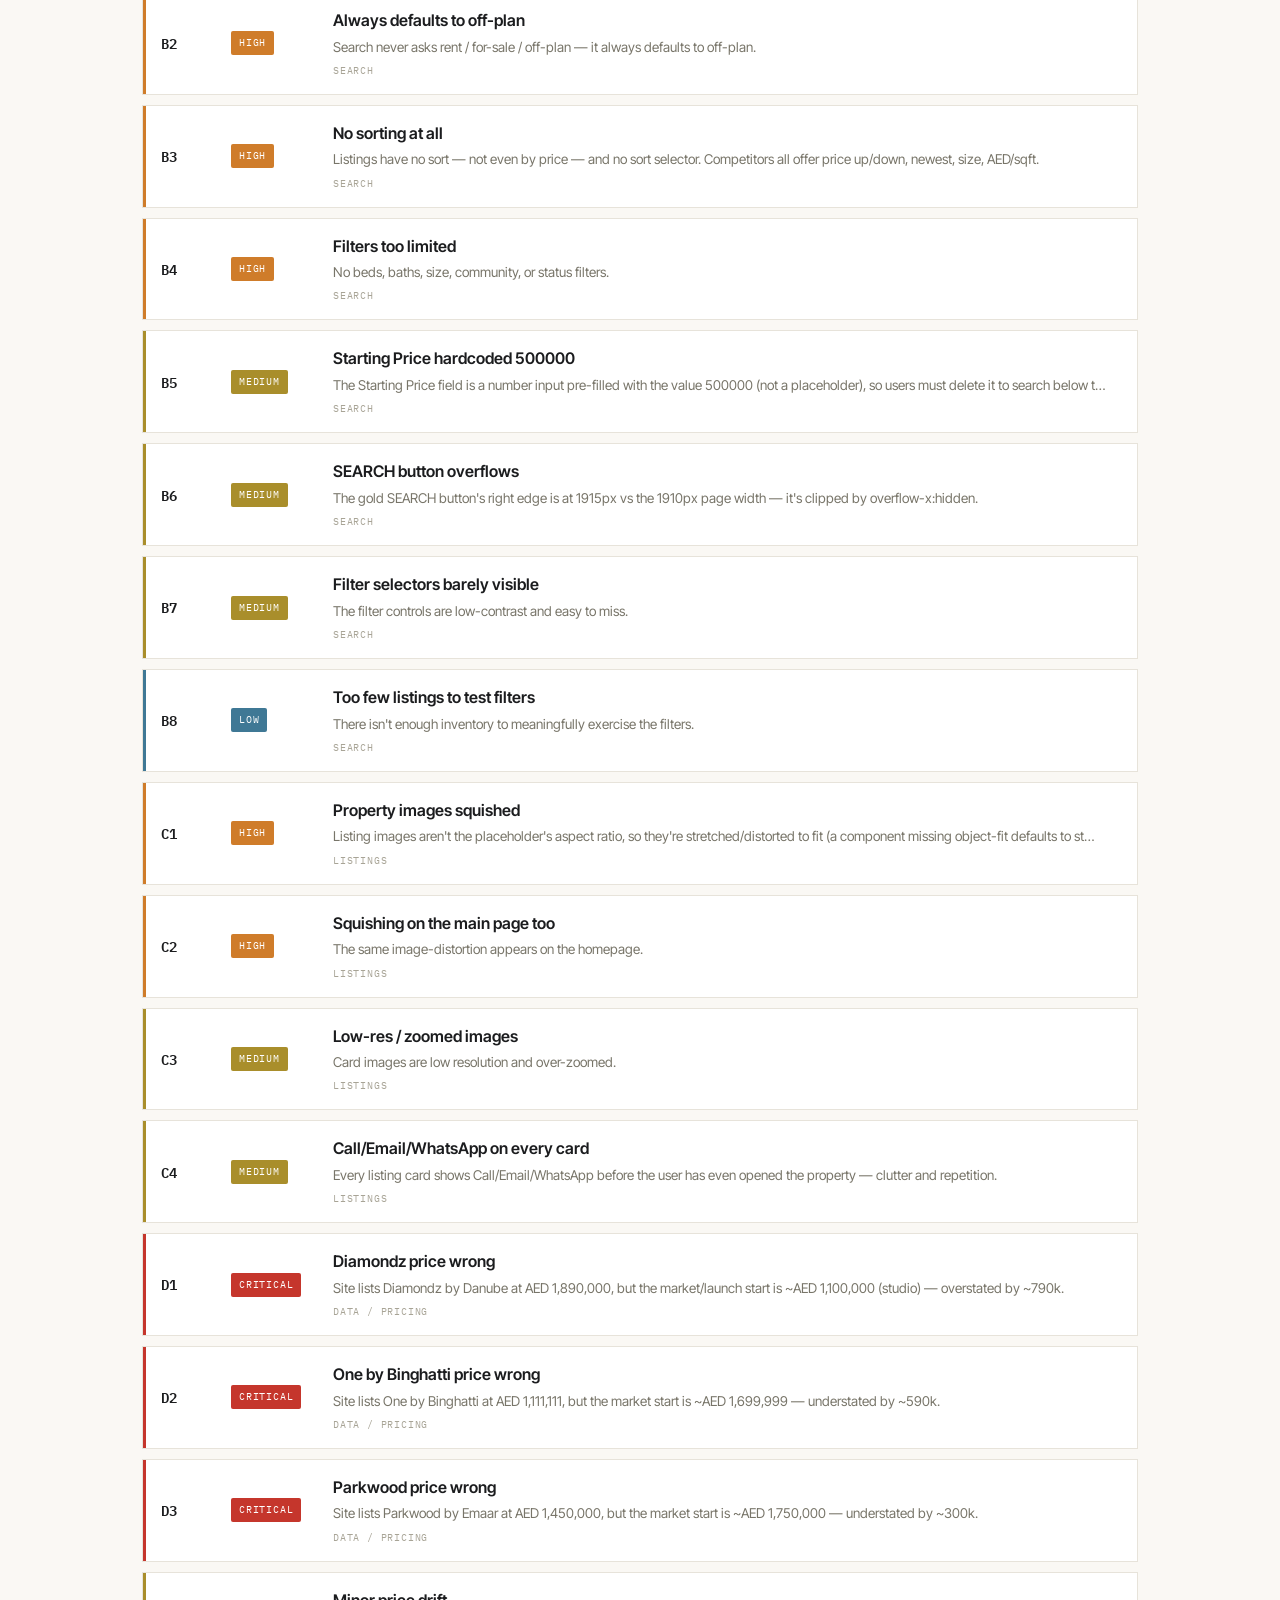
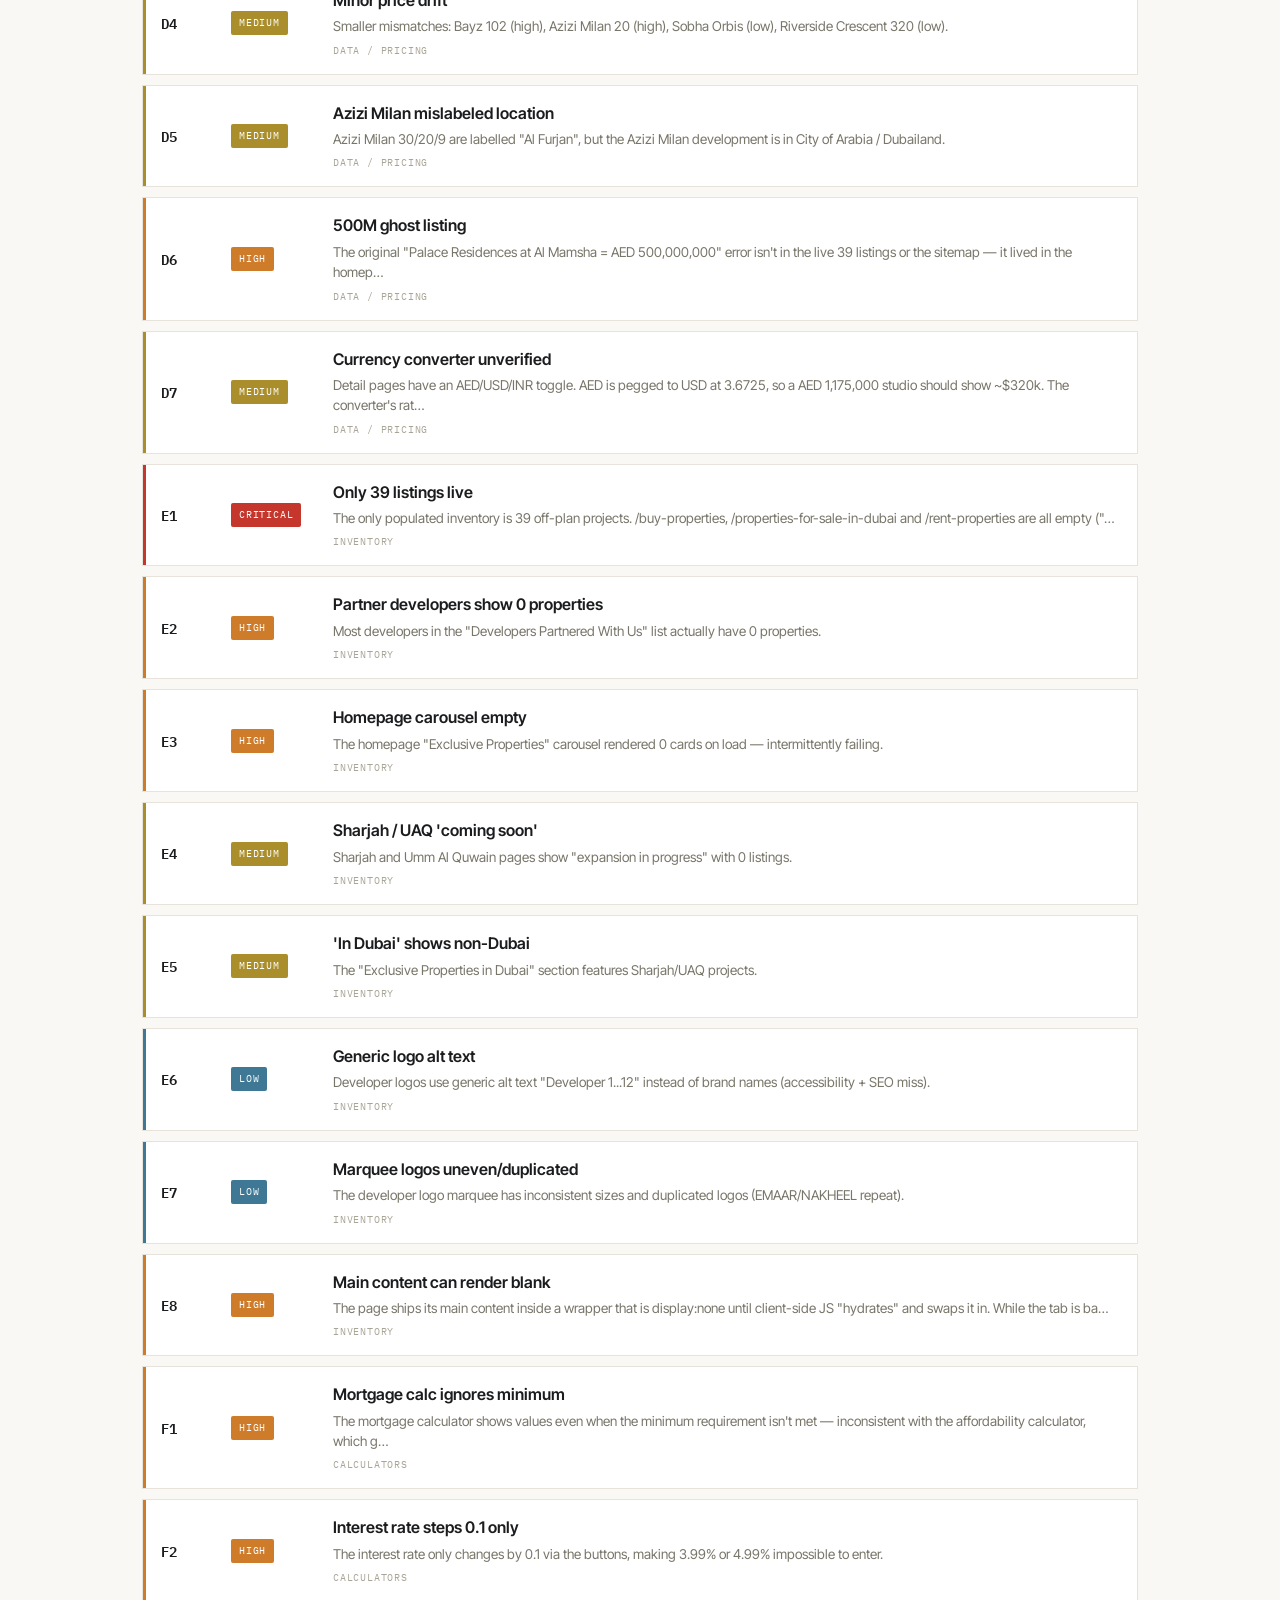
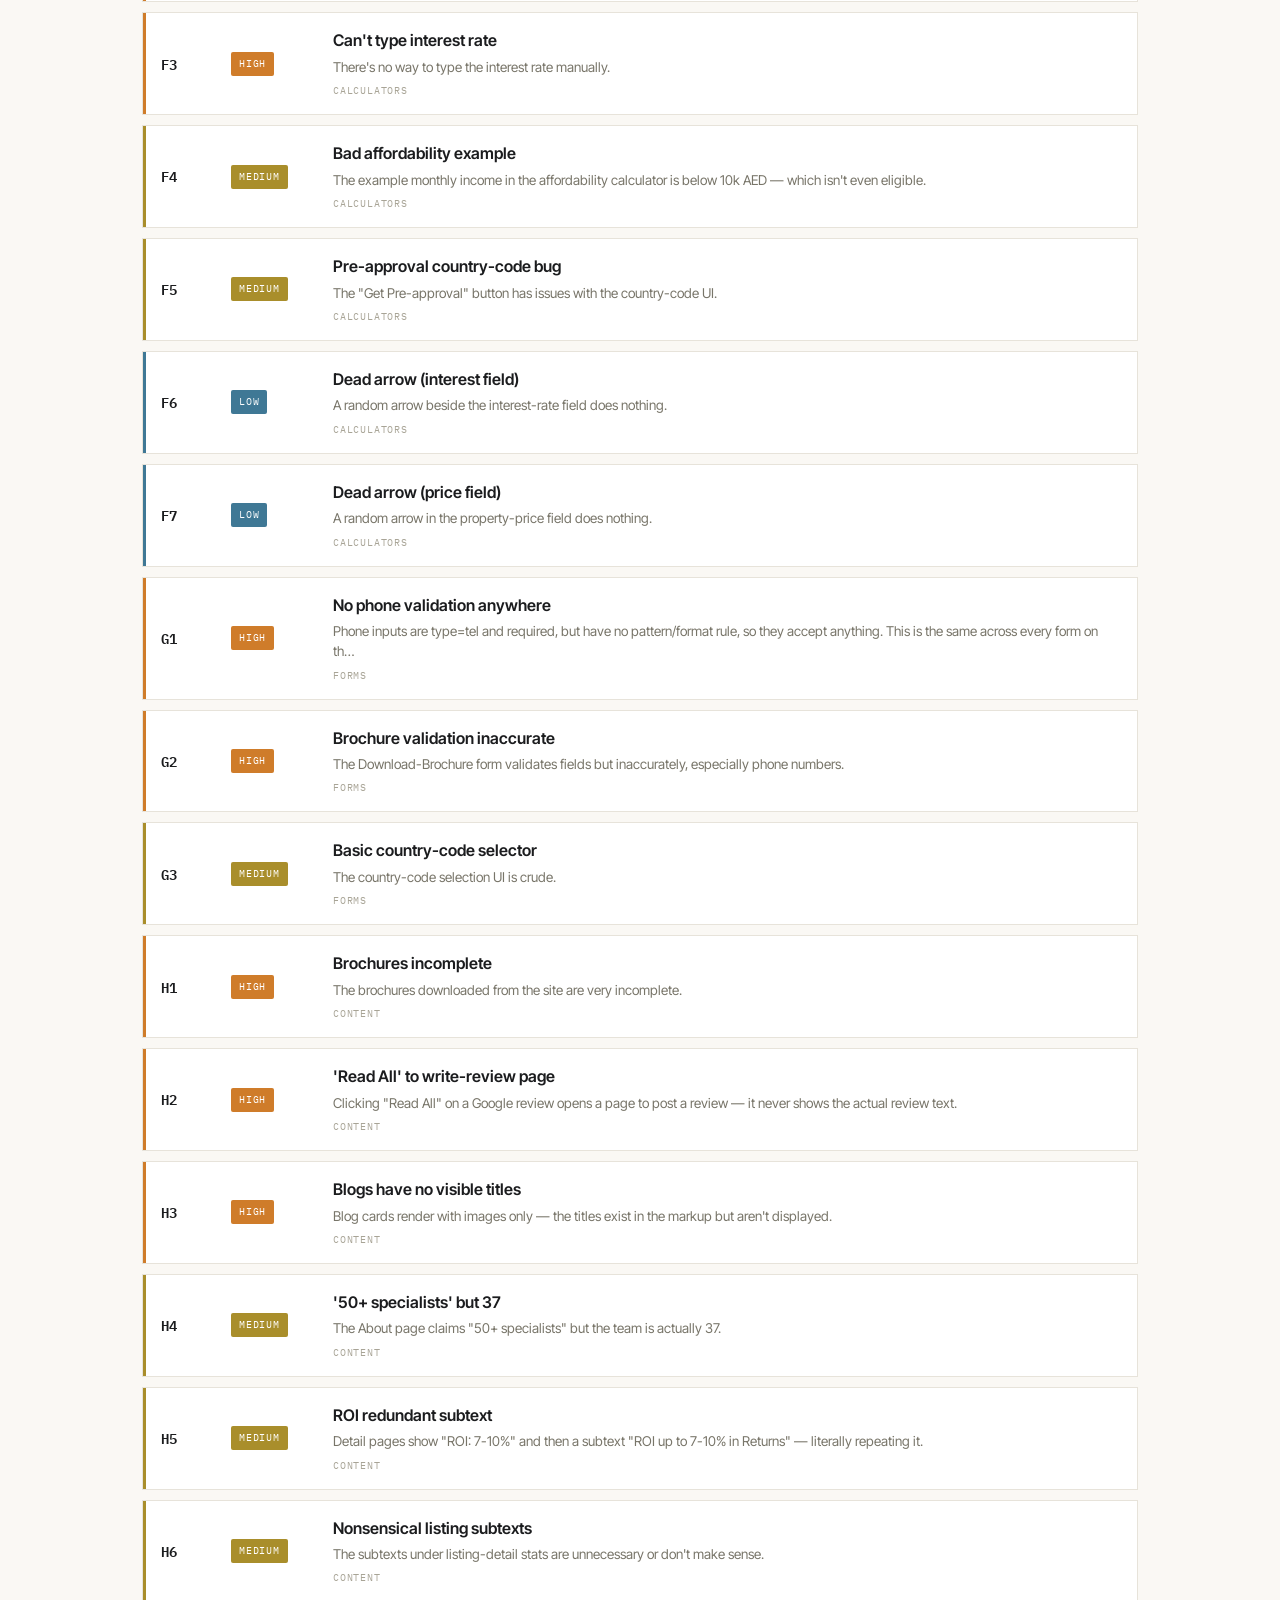
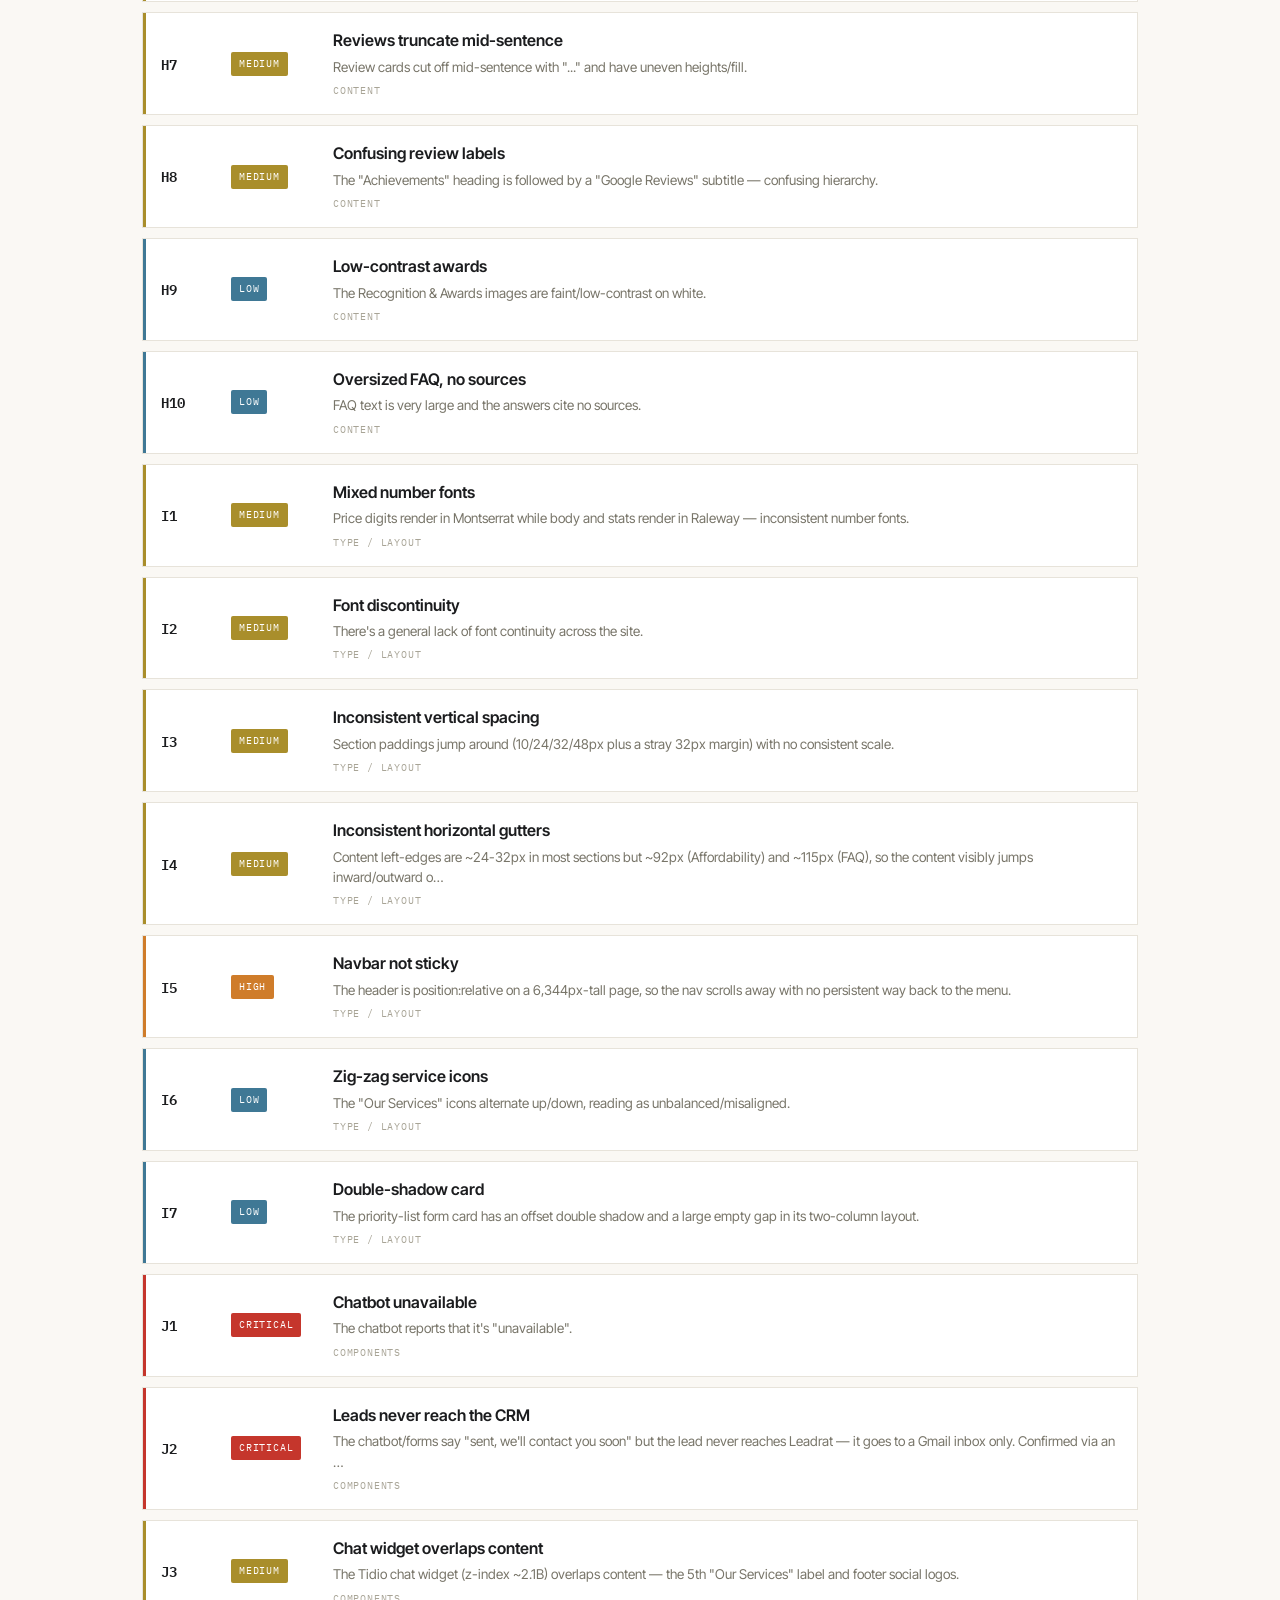
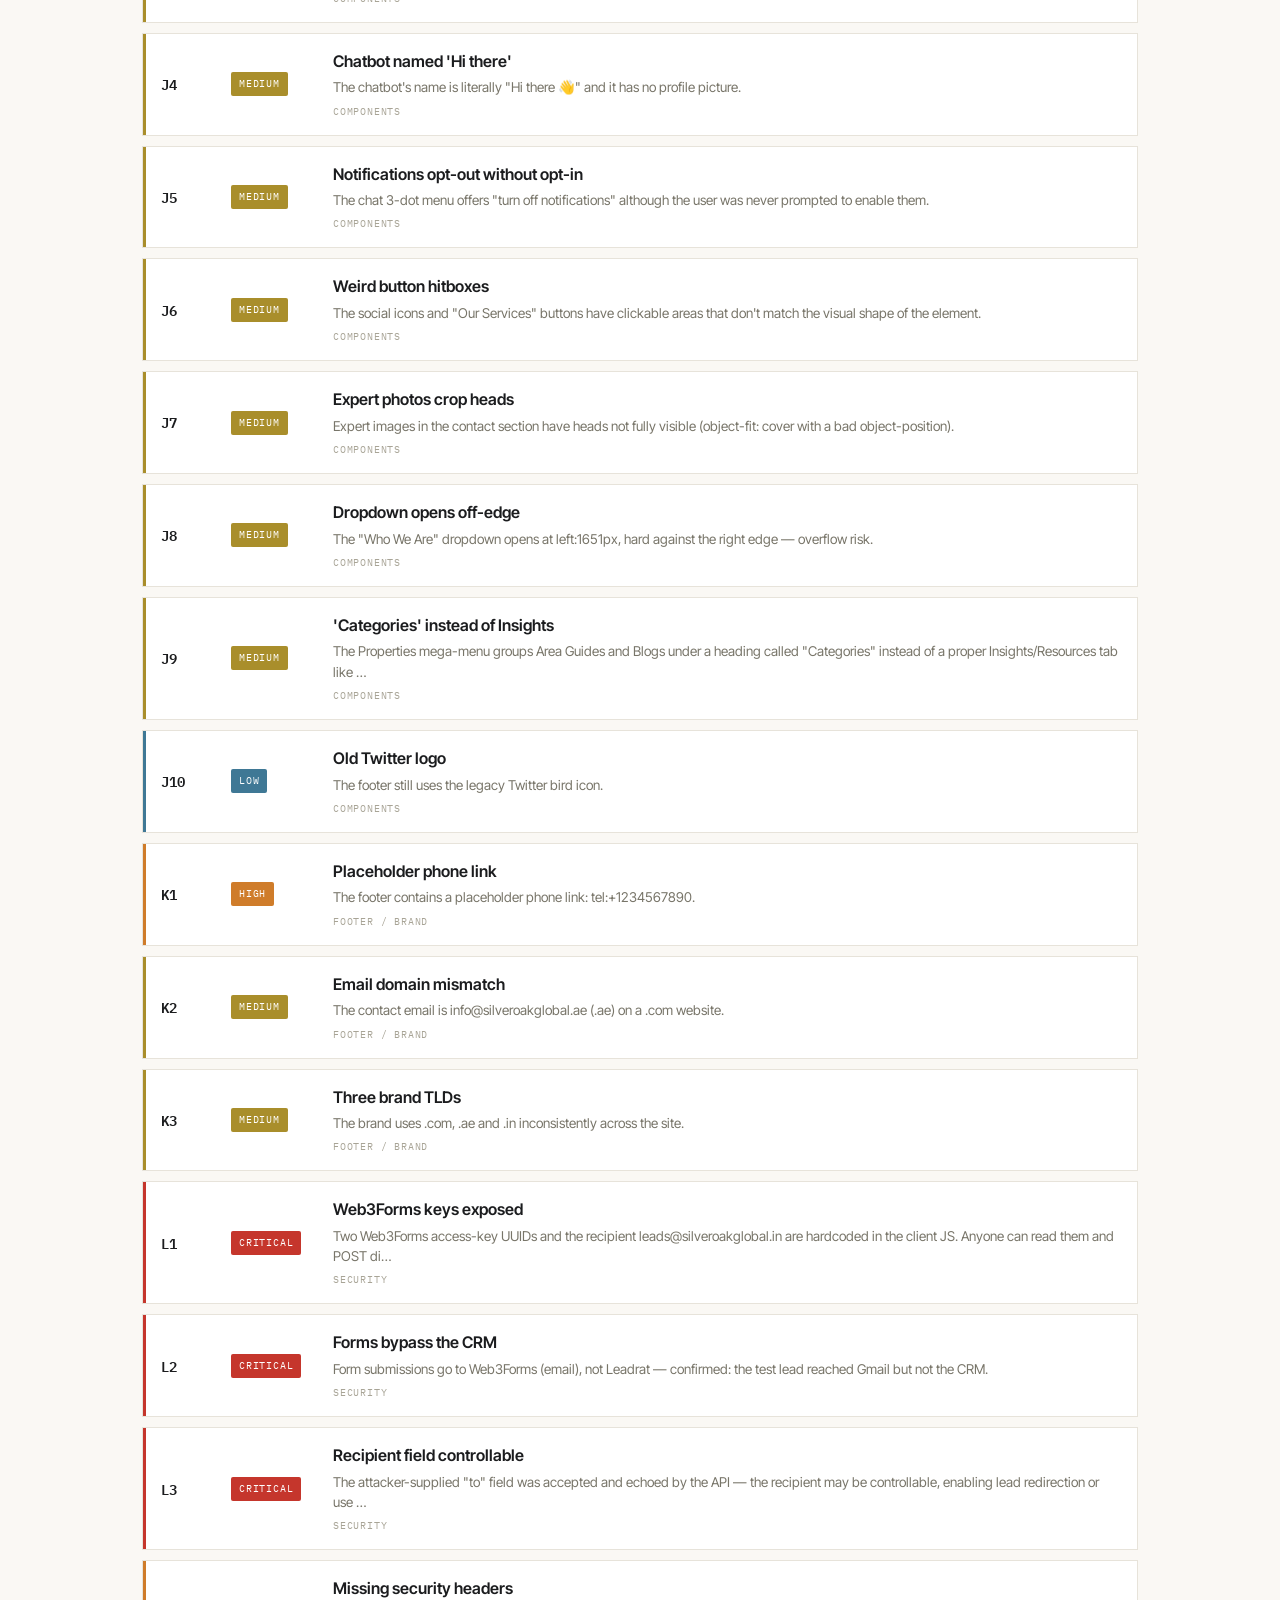
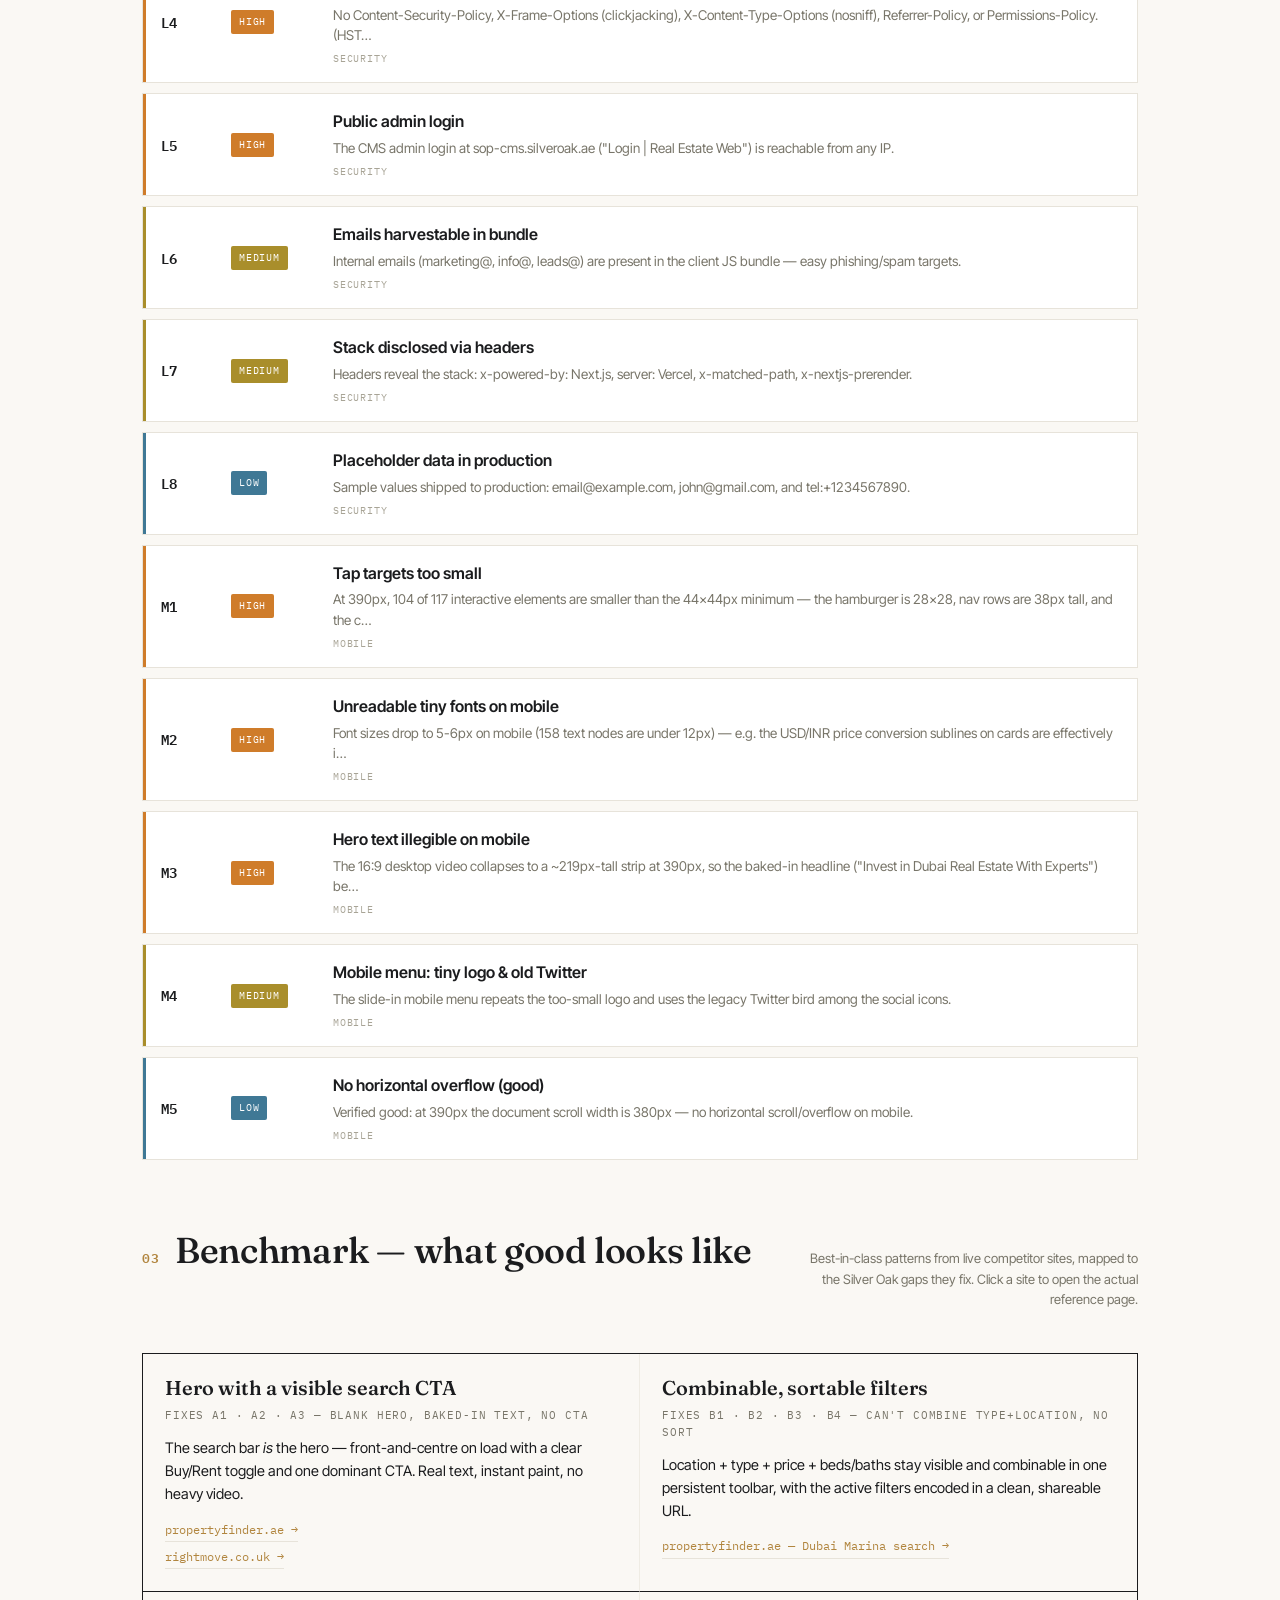
==== commit c182c984: "Add detailed written report, benchmark section, and blank-render finding - DETAILED_AUDIT.md: full w" ====
--- a/sop main/report.html
+++ b/sop main/report.html
@@ -297,7 +297,62 @@
   <p id="empty" style="display:none;text-align:center;padding:30px;font-family:var(--mono);color:var(--muted)">No entries match.</p>
 </div></section>
 
-<footer class="foot"><div class="wrap">Silver Oak — website audit · prepared by Claude · 09 Jun 2026<br>Companion docs: <b>MASTER_FINDINGS · PRICE_VERIFICATION · DEEPER_ANALYSIS · SECURITY_REVIEW</b></div></footer>
+<section class="sec"><div class="wrap">
+  <div class="sec-h reveal"><span class="no">03</span><h2>Benchmark — what good looks like</h2><p>Best-in-class patterns from live competitor sites, mapped to the Silver Oak gaps they fix. Click a site to open the actual reference page.</p></div>
+  <style>
+    .bench{display:grid;grid-template-columns:1fr 1fr;gap:0;border:1px solid var(--ink);border-bottom:none}
+    .bench .bx{padding:22px 22px;border-bottom:1px solid var(--ink);border-right:1px solid var(--line-2)}
+    .bench .bx:nth-child(even){border-right:none}
+    .bench .area{font-family:var(--serif);font-size:20px;font-weight:560;line-height:1.15}
+    .bench .refs{font-family:var(--mono);font-size:10.5px;letter-spacing:.08em;text-transform:uppercase;color:var(--muted);margin:8px 0 12px}
+    .bench .good{font-size:14.5px;color:var(--ink);margin:0 0 14px}
+    .bench .lk{display:flex;flex-direction:column;gap:5px}
+    .bench .lk a{font-family:var(--mono);font-size:12px;color:var(--gold);text-decoration:none;border-bottom:1px solid var(--line);padding-bottom:2px;width:fit-content}
+    .bench .lk a:hover{border-color:var(--gold)}
+    @media(max-width:680px){.bench{grid-template-columns:1fr}.bench .bx{border-right:none}}
+  </style>
+  <div class="bench">
+    <div class="bx">
+      <div class="area">Hero with a visible search CTA</div>
+      <div class="refs">fixes A1 · A2 · A3 — blank hero, baked-in text, no CTA</div>
+      <p class="good">The search bar <em>is</em> the hero — front-and-centre on load with a clear Buy/Rent toggle and one dominant CTA. Real text, instant paint, no heavy video.</p>
+      <div class="lk"><a href="https://www.propertyfinder.ae/" target="_blank" rel="noopener">propertyfinder.ae →</a><a href="https://www.rightmove.co.uk/" target="_blank" rel="noopener">rightmove.co.uk →</a></div>
+    </div>
+    <div class="bx">
+      <div class="area">Combinable, sortable filters</div>
+      <div class="refs">fixes B1 · B2 · B3 · B4 — can't combine type+location, no sort</div>
+      <p class="good">Location + type + price + beds/baths stay visible and combinable in one persistent toolbar, with the active filters encoded in a clean, shareable URL.</p>
+      <div class="lk"><a href="https://www.propertyfinder.ae/en/buy/dubai/apartments-for-sale-dubai-marina.html" target="_blank" rel="noopener">propertyfinder.ae — Dubai Marina search →</a></div>
+    </div>
+    <div class="bx">
+      <div class="area">Mortgage / affordability calculator</div>
+      <div class="refs">fixes F1–F7 — untypeable rate, 0.1 steps, dead arrows</div>
+      <p class="good">Every field is directly typeable <em>and</em> has a slider, with sensible min/max bounds (1–25 yr term, 1–10% rate) and a result that recalculates instantly.</p>
+      <div class="lk"><a href="https://www.mortgagefinder.ae/en/calculator" target="_blank" rel="noopener">mortgagefinder.ae/calculator →</a><a href="https://www.zillow.com/mortgage-calculator/house-affordability/" target="_blank" rel="noopener">zillow.com affordability →</a></div>
+    </div>
+    <div class="bx">
+      <div class="area">Property detail page</div>
+      <div class="refs">fixes C1 · I1 · H5 · H6 — squished gallery, price font, junk subtext</div>
+      <p class="good">A large, correctly-proportioned gallery, a prominent price, scannable beds/baths/area specs, and an explicit structured payment plan (down payment → milestones → handover).</p>
+      <div class="lk"><a href="https://www.bayut.com/for-sale/property/dubai/" target="_blank" rel="noopener">bayut.com — open any listing →</a><a href="https://www.emaar.com/en/" target="_blank" rel="noopener">emaar.com off-plan →</a></div>
+    </div>
+    <div class="bx">
+      <div class="area">Trustworthy price on cards</div>
+      <div class="refs">fixes D1–D3 — price errors, no trust cue on cards</div>
+      <p class="good">Bayut shows the price next to a "TruCheck — validated on [date]" badge tying the price to a verification date; Rightmove honestly labels "Guide Price / POA / Offers Over" so a card never overstates certainty.</p>
+      <div class="lk"><a href="https://www.bayut.com/for-sale/property/dubai/" target="_blank" rel="noopener">bayut.com — TruCheck cards →</a><a href="https://www.rightmove.co.uk/" target="_blank" rel="noopener">rightmove.co.uk →</a></div>
+    </div>
+    <div class="bx">
+      <div class="area">Mobile homepage</div>
+      <div class="refs">fixes M1 · M2 · M3 · M4 — tiny tap targets &amp; 5–6px fonts</div>
+      <p class="good">Single-column hero with a large legible search field, thumb-reachable controls, properly sized tap targets, and no horizontal scroll.</p>
+      <div class="lk"><a href="https://www.bayut.com/" target="_blank" rel="noopener">bayut.com (view at ~390px) →</a><a href="https://www.zillow.com/" target="_blank" rel="noopener">zillow.com →</a></div>
+    </div>
+  </div>
+  <p class="exnote">Live links open the actual reference page. Some (Zillow, Emaar) block automated browsers — open them in a normal browser. Third-party screenshots are intentionally not embedded; the live links are the authoritative reference.</p>
+</div></section>
+
+<footer class="foot"><div class="wrap">Silver Oak — website audit · prepared by Claude · Jun 2026<br>Companion docs: <b>DETAILED_AUDIT · MASTER_FINDINGS · PRICE_VERIFICATION · DEEPER_ANALYSIS · SECURITY_REVIEW</b></div></footer>
 
 <div class="scrim" id="scrim"></div>
 <aside class="drawer" id="drawer">
@@ -350,6 +405,7 @@
 {id:"E5",sev:"med",t:"'In Dubai' shows non-Dubai",d:`The "Exclusive Properties in Dubai" section features Sharjah/UAQ projects.`,f:`Fix the labelling or the content.`},
 {id:"E6",sev:"low",t:"Generic logo alt text",d:`Developer logos use generic alt text "Developer 1...12" instead of brand names (accessibility + SEO miss).`,f:`Use real brand names in alt.`},
 {id:"E7",sev:"low",t:"Marquee logos uneven/duplicated",d:`The developer logo marquee has inconsistent sizes and duplicated logos (EMAAR/NAKHEEL repeat).`,f:`Normalise sizing and dedupe.`},
+{id:"E8",sev:"high",t:"Main content can render blank",d:`The page ships its main content inside a wrapper that is display:none until client-side JS "hydrates" and swaps it in. While the tab is backgrounded or hydration is slow, the visitor sees only the header + footer shell — a blank page. Reproduced repeatedly on the detail, mortgage and home pages during this audit (the page measured ~1,800px tall with the content hidden, then ~6,300px once revealed). There is no server-rendered visible fallback, so any hydration hiccup = a blank page and crawlers can index an empty shell. This is the mechanism behind the intermittent blank detail page and the empty carousel (E3).`,f:`Server-render the visible content (or show a real skeleton), and never gate the whole page behind display:none. Ensure content paints without waiting on full hydration.`},
 {id:"F1",sev:"high",t:"Mortgage calc ignores minimum",d:`The mortgage calculator shows values even when the minimum requirement isn't met — inconsistent with the affordability calculator, which gates its output.`,f:`Gate output behind validation consistently.`},
 {id:"F2",sev:"high",t:"Interest rate steps 0.1 only",d:`The interest rate only changes by 0.1 via the buttons, making 3.99% or 4.99% impossible to enter.`,f:`Allow a finer step and free numeric input.`},
 {id:"F3",sev:"high",t:"Can't type interest rate",d:`There's no way to type the interest rate manually.`,f:`Allow typed input.`},
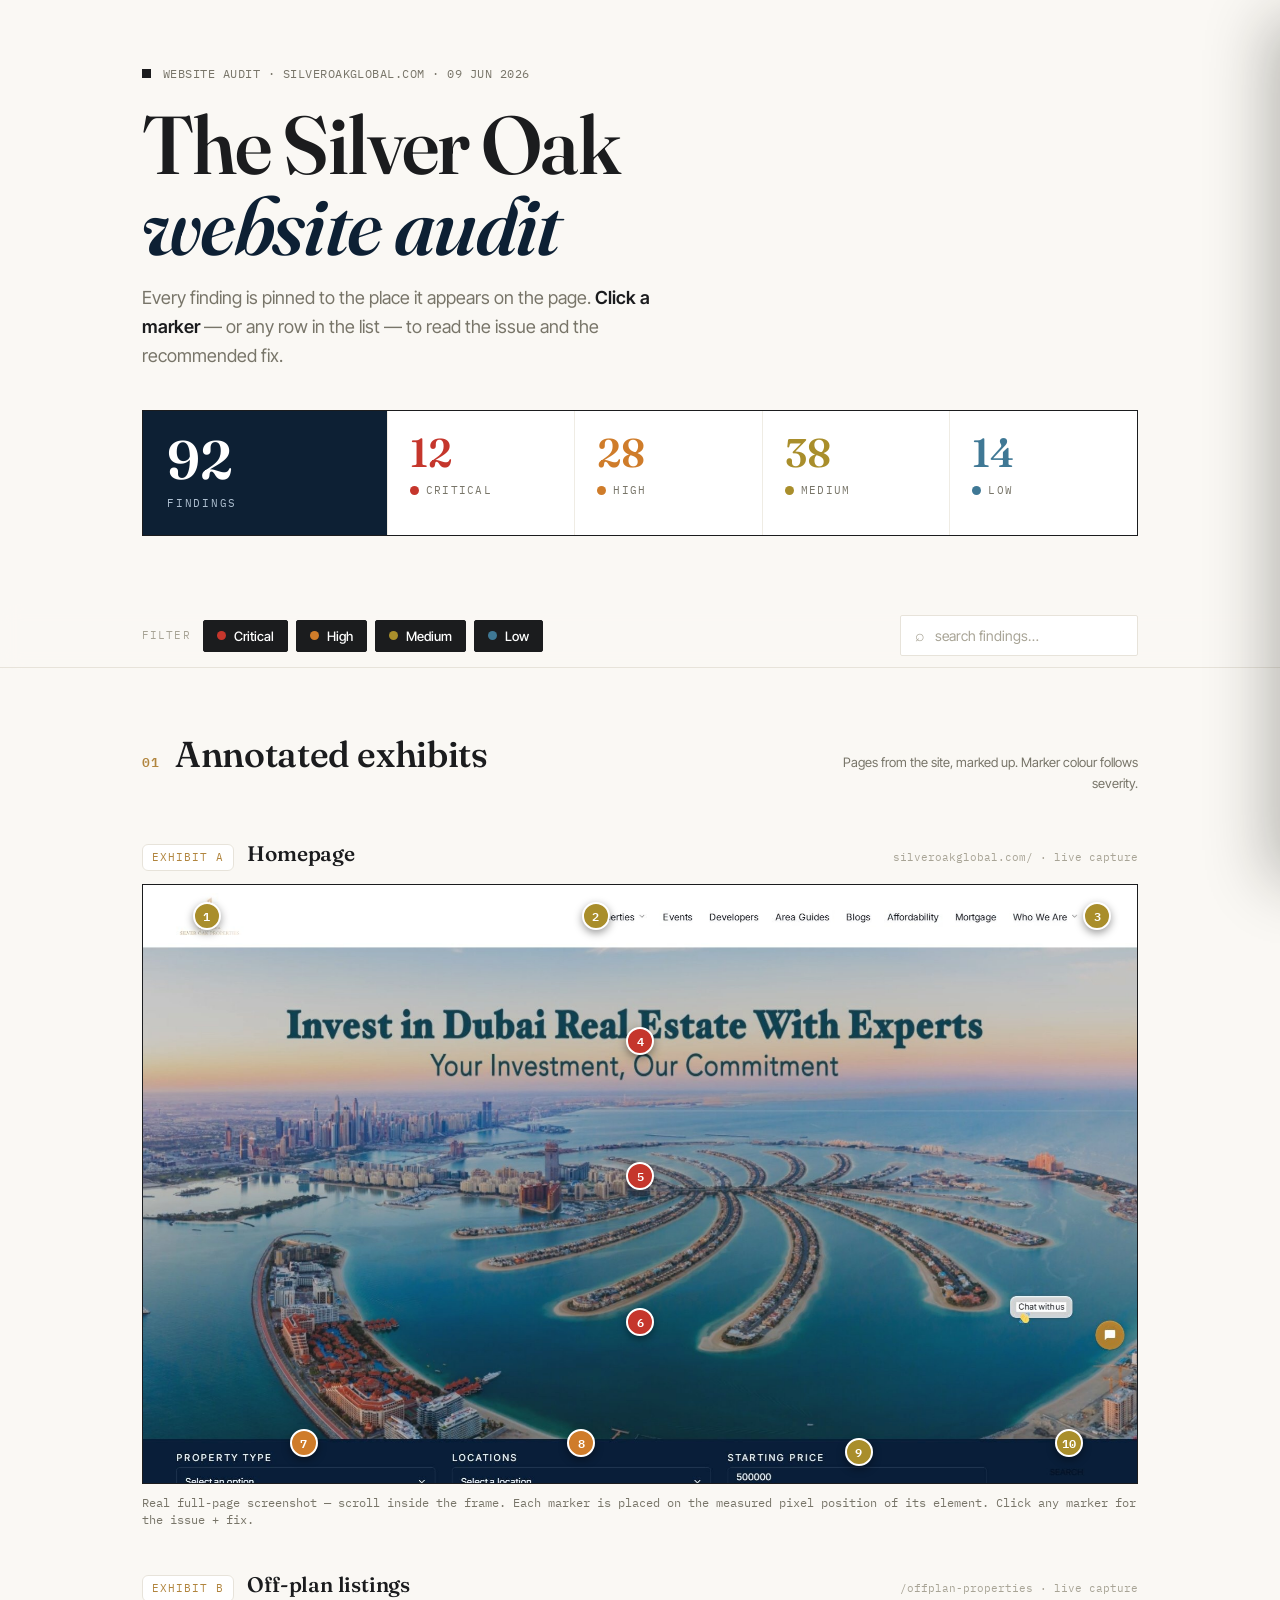
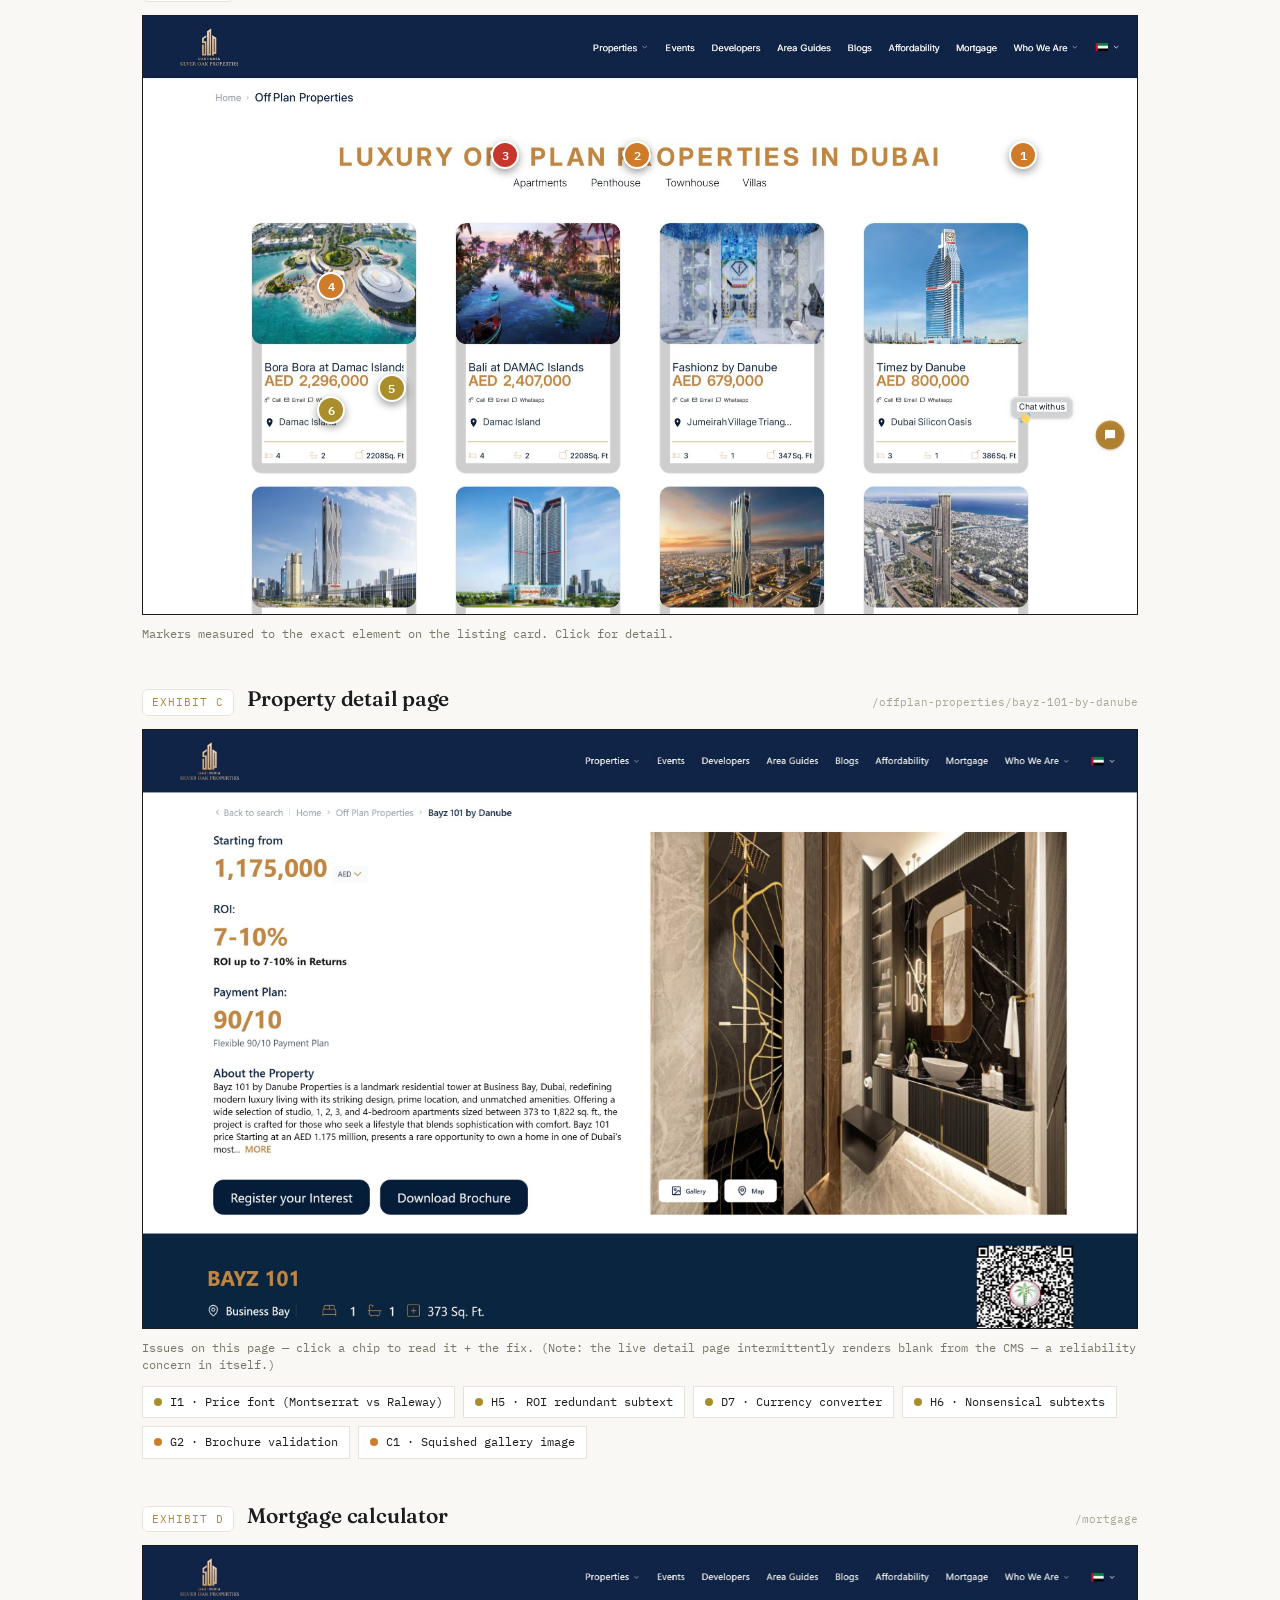
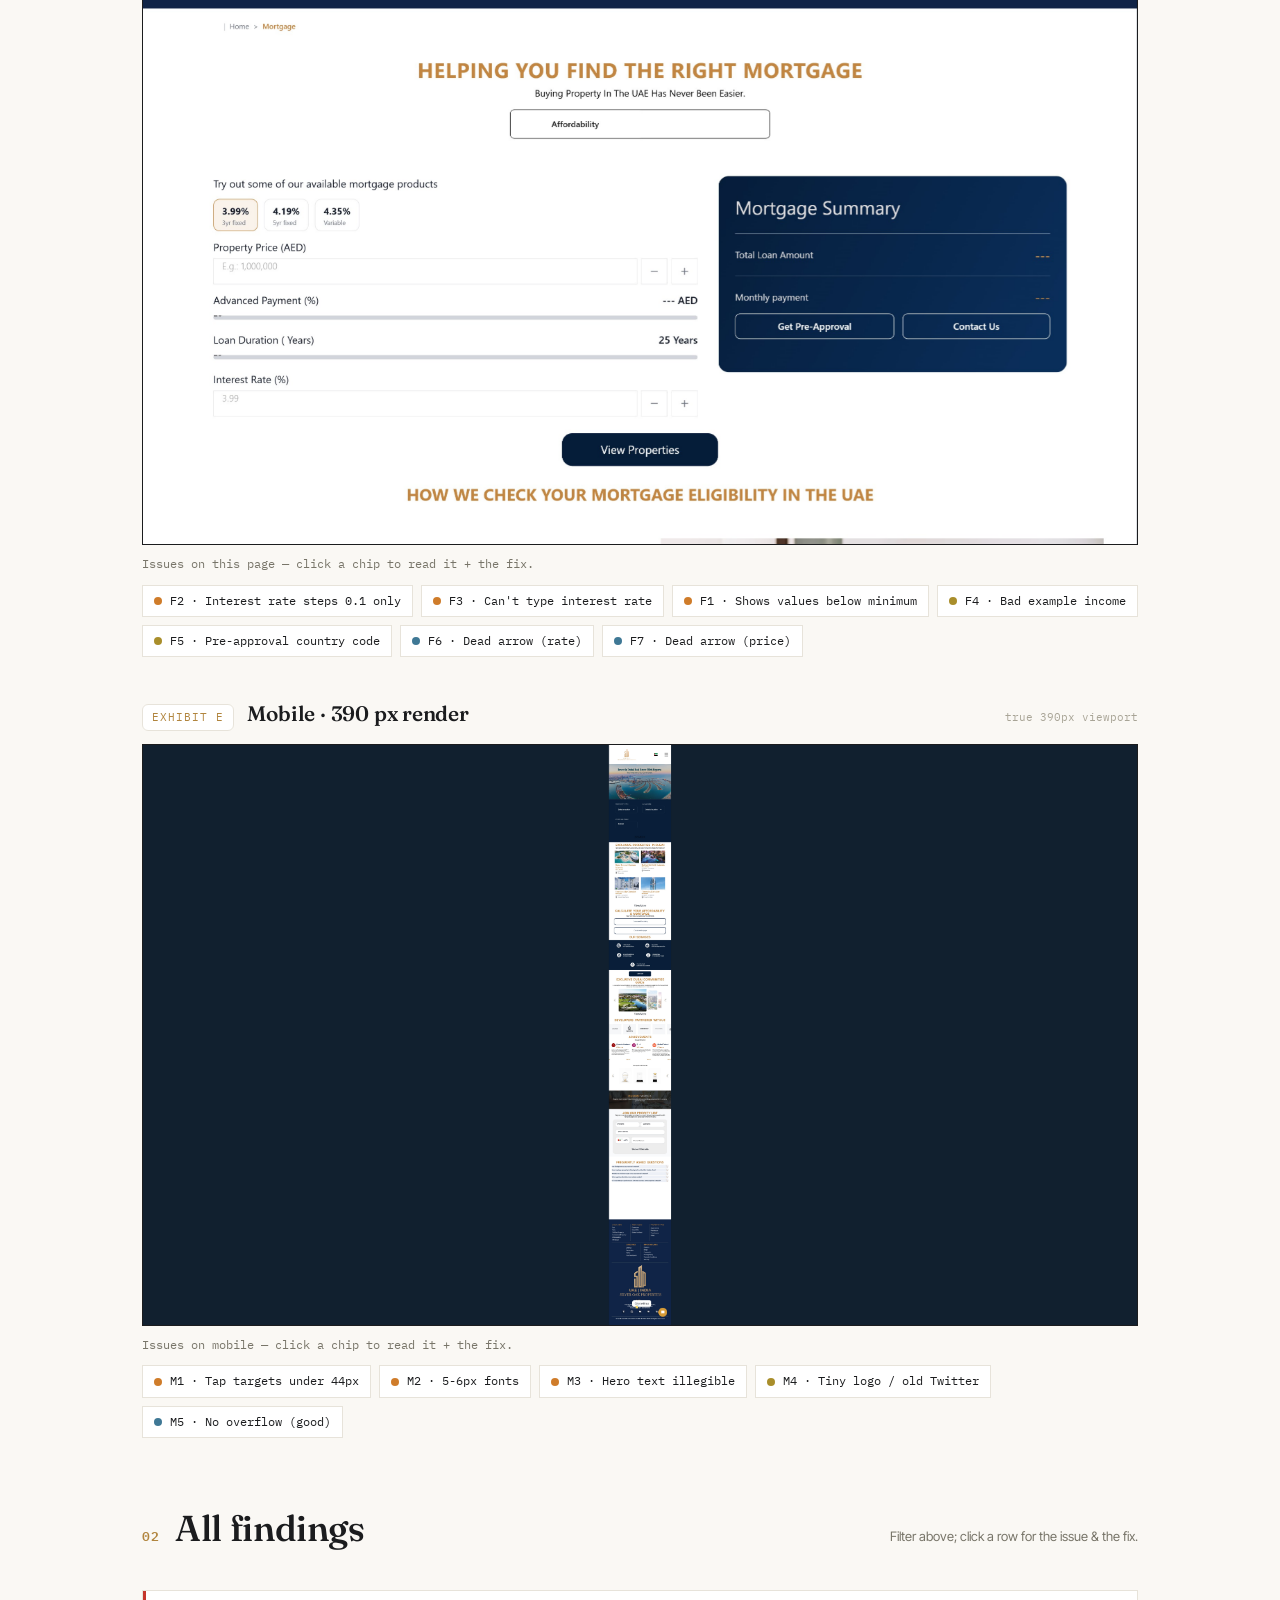
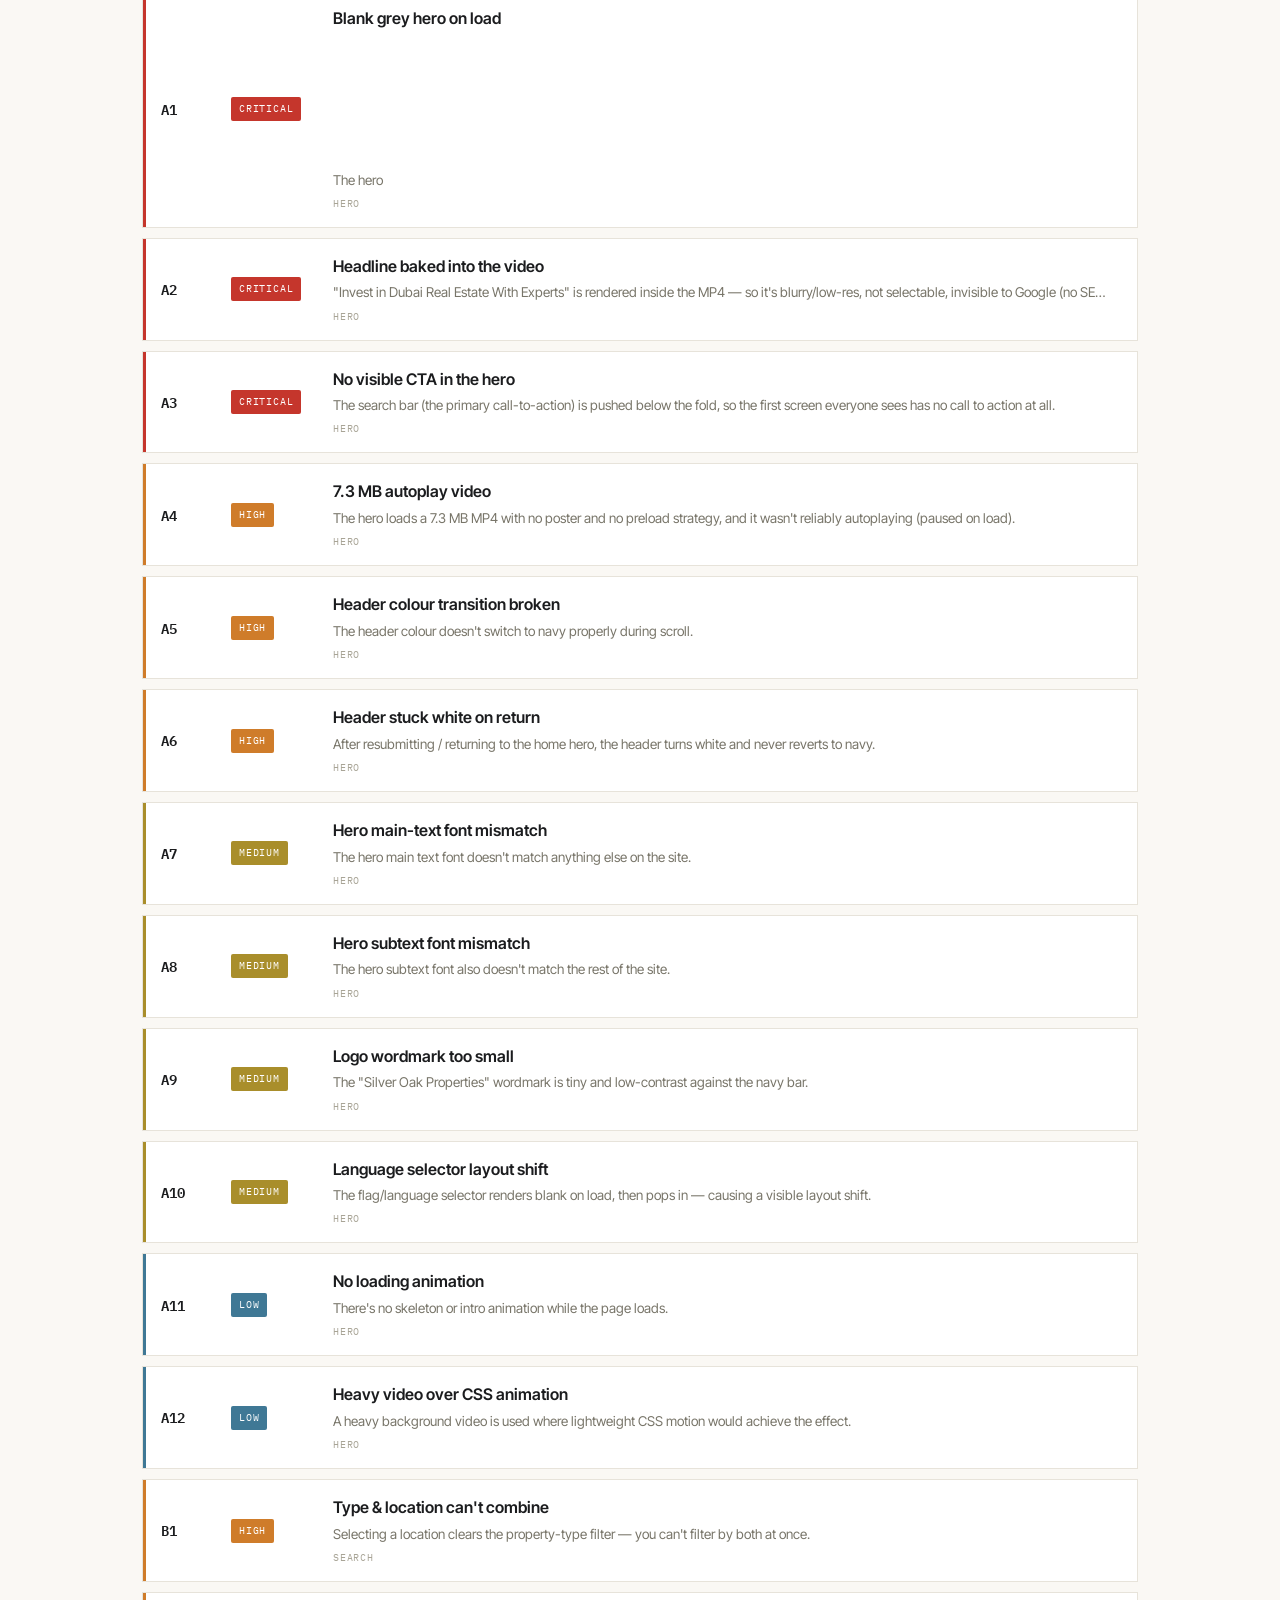
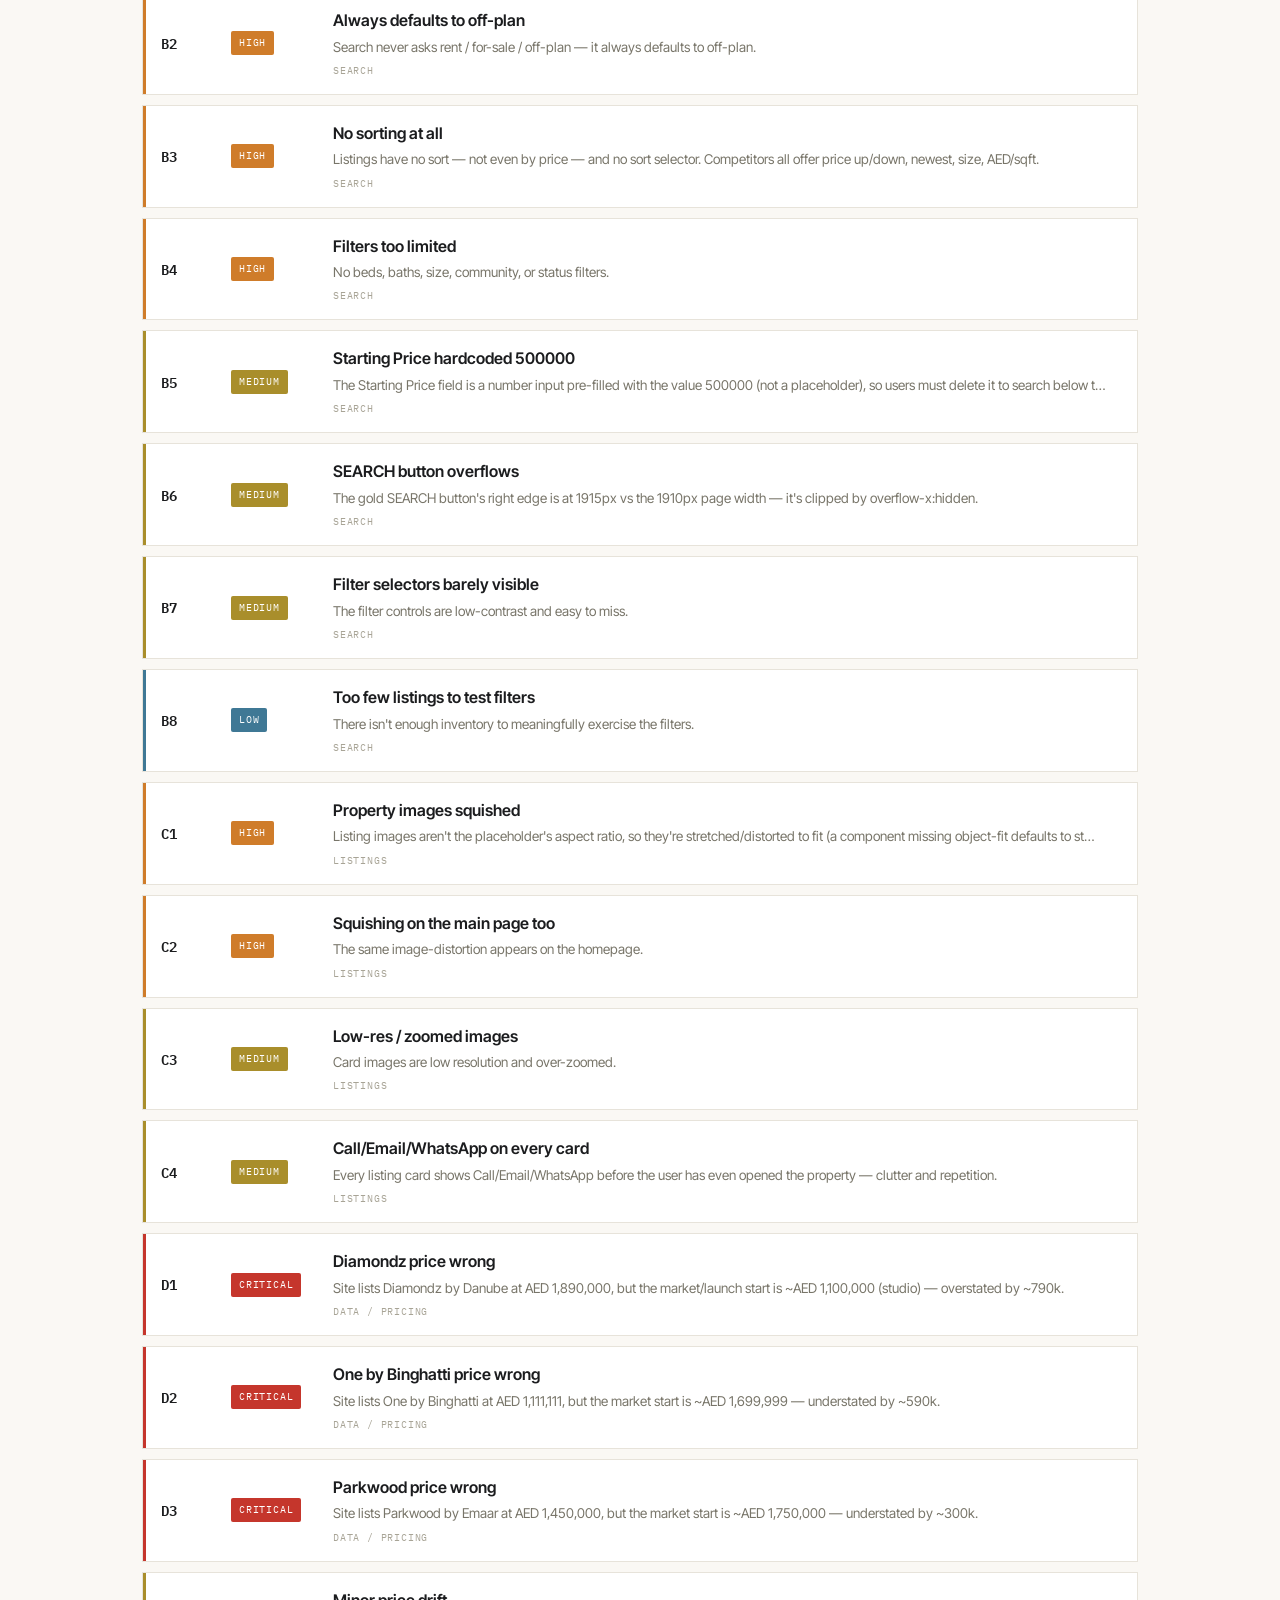
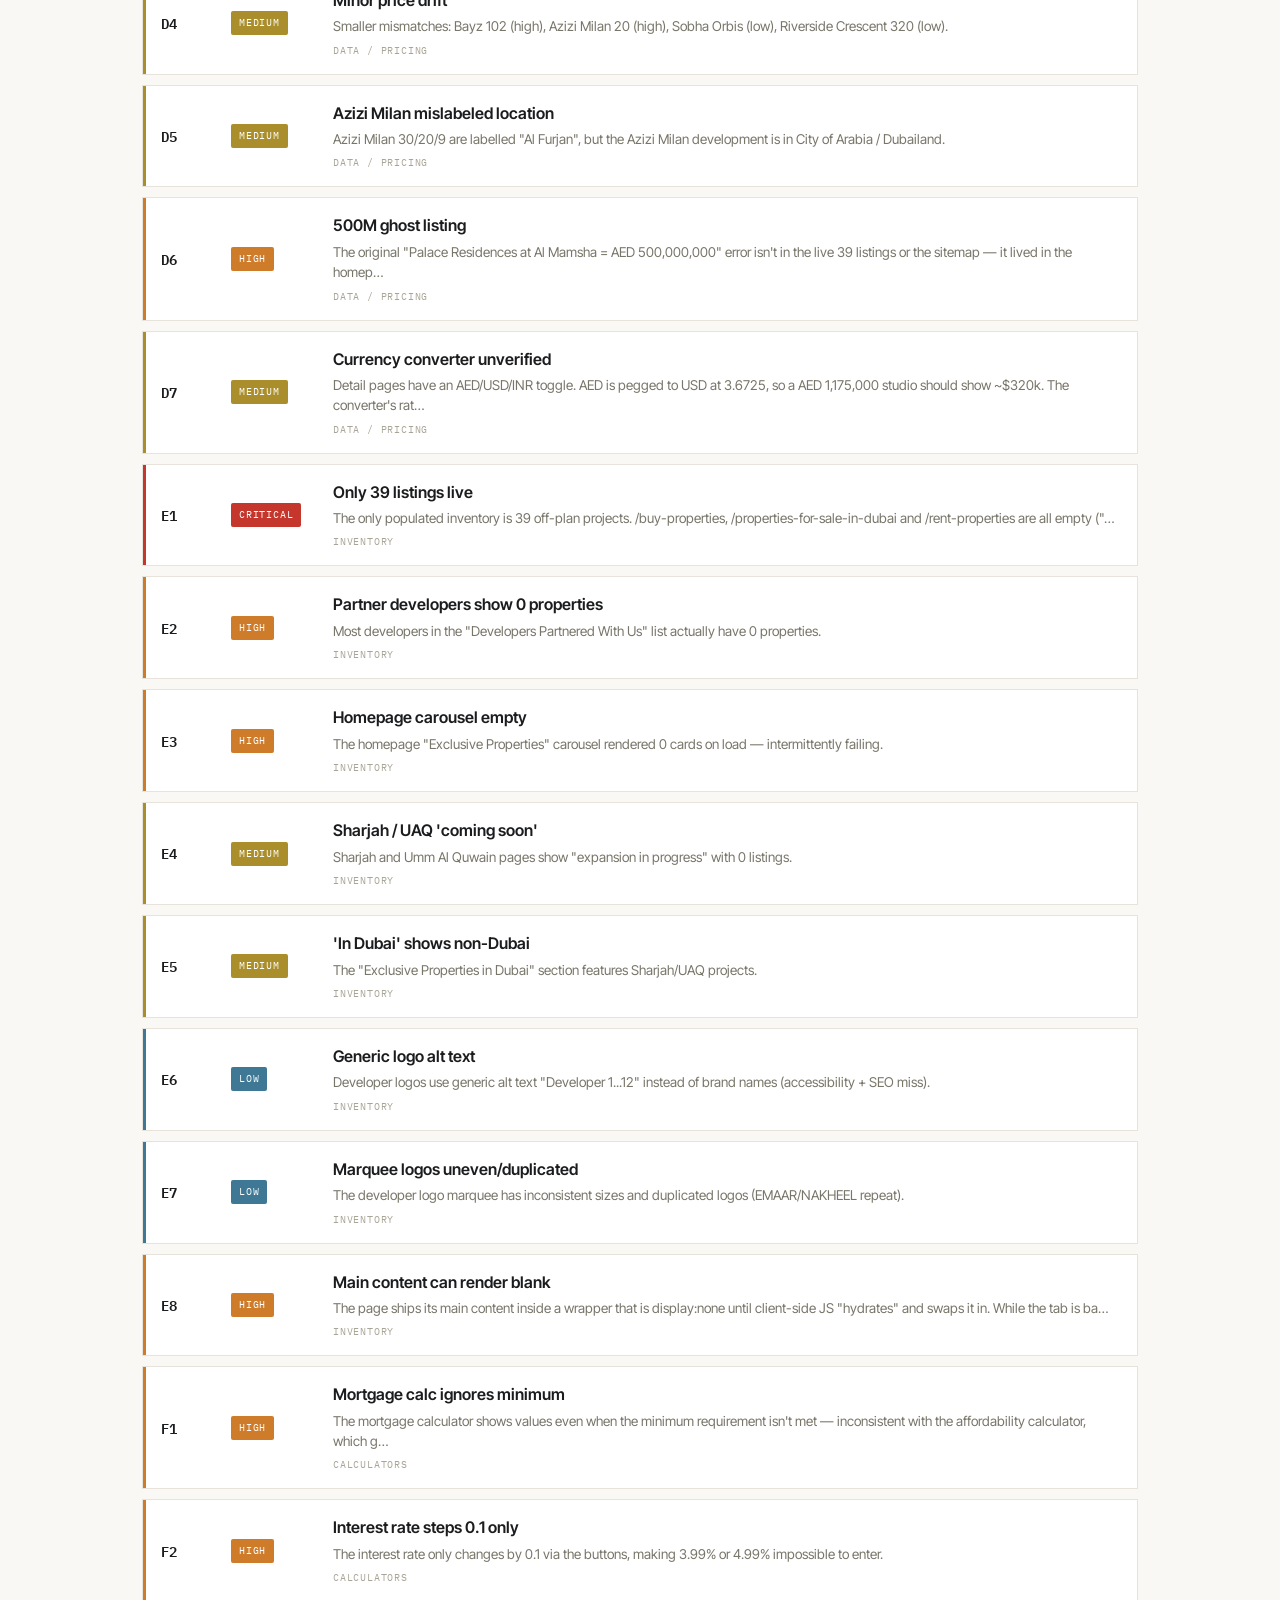
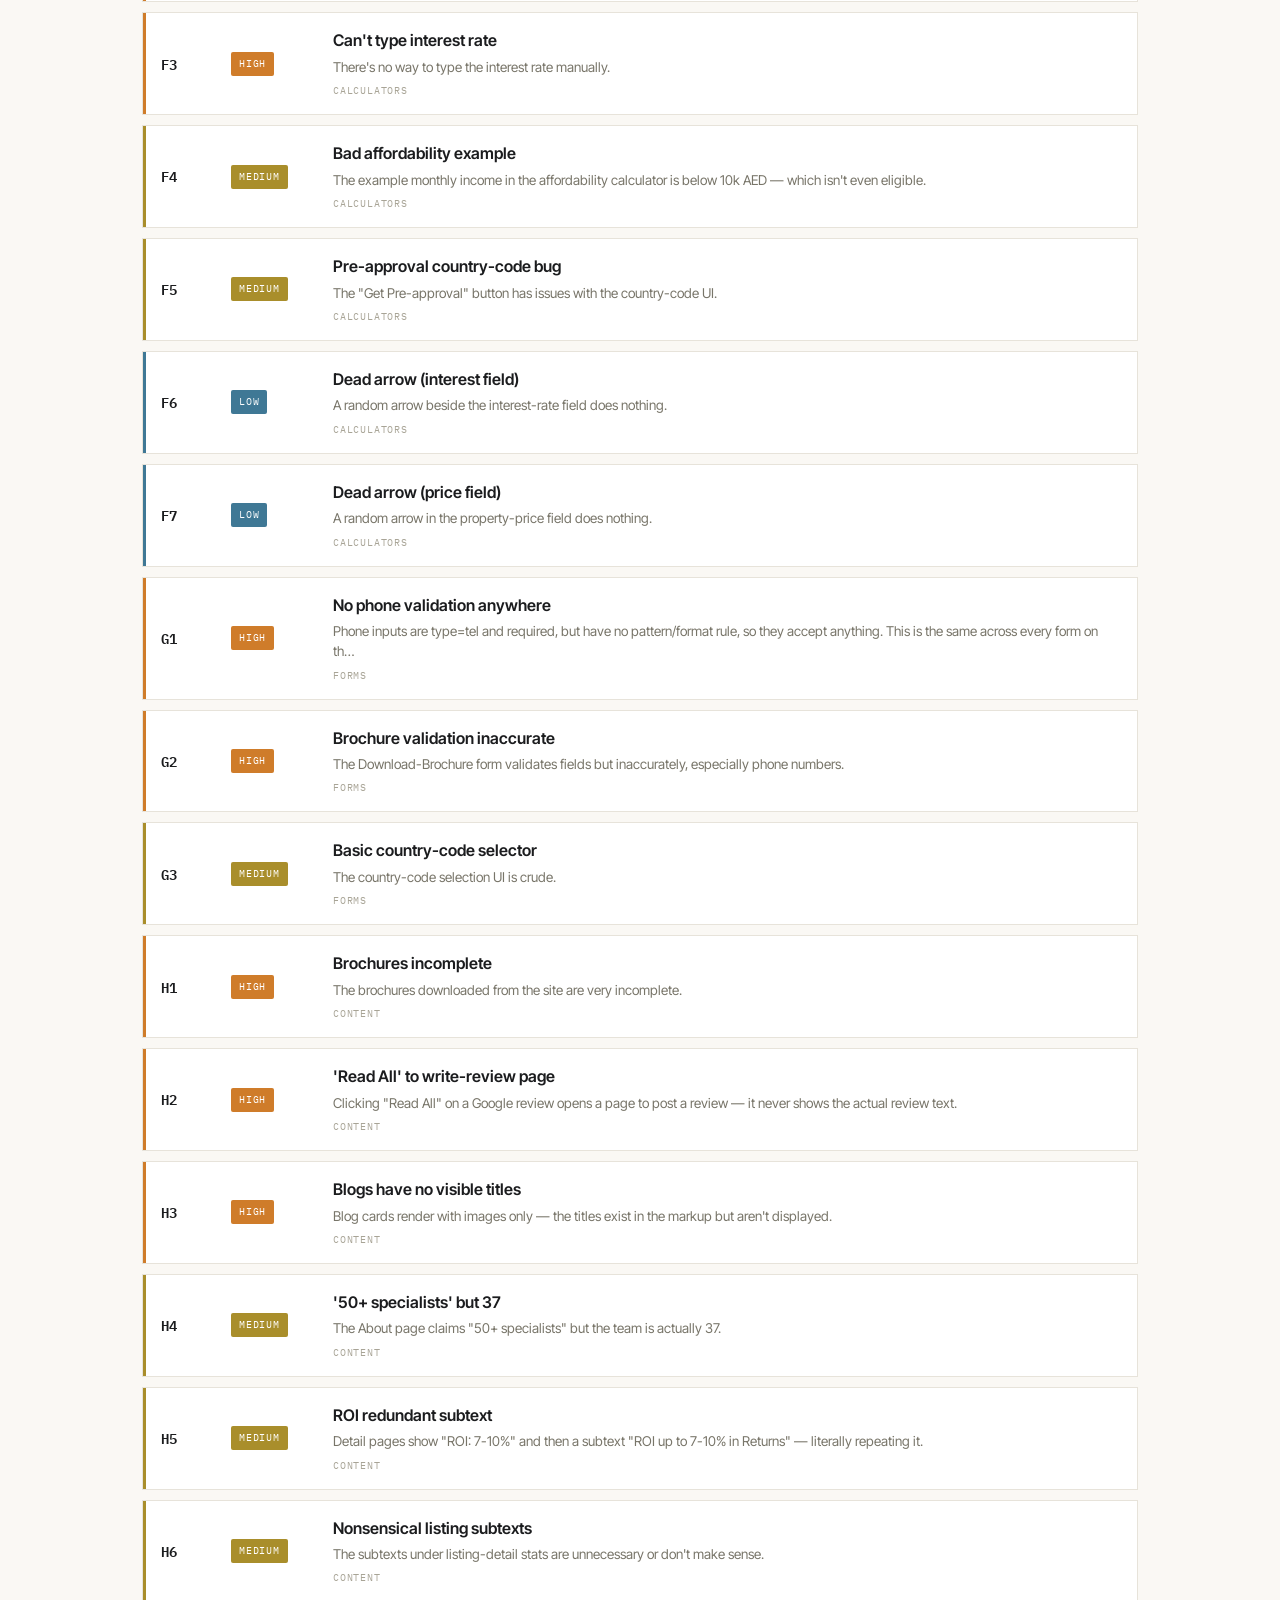
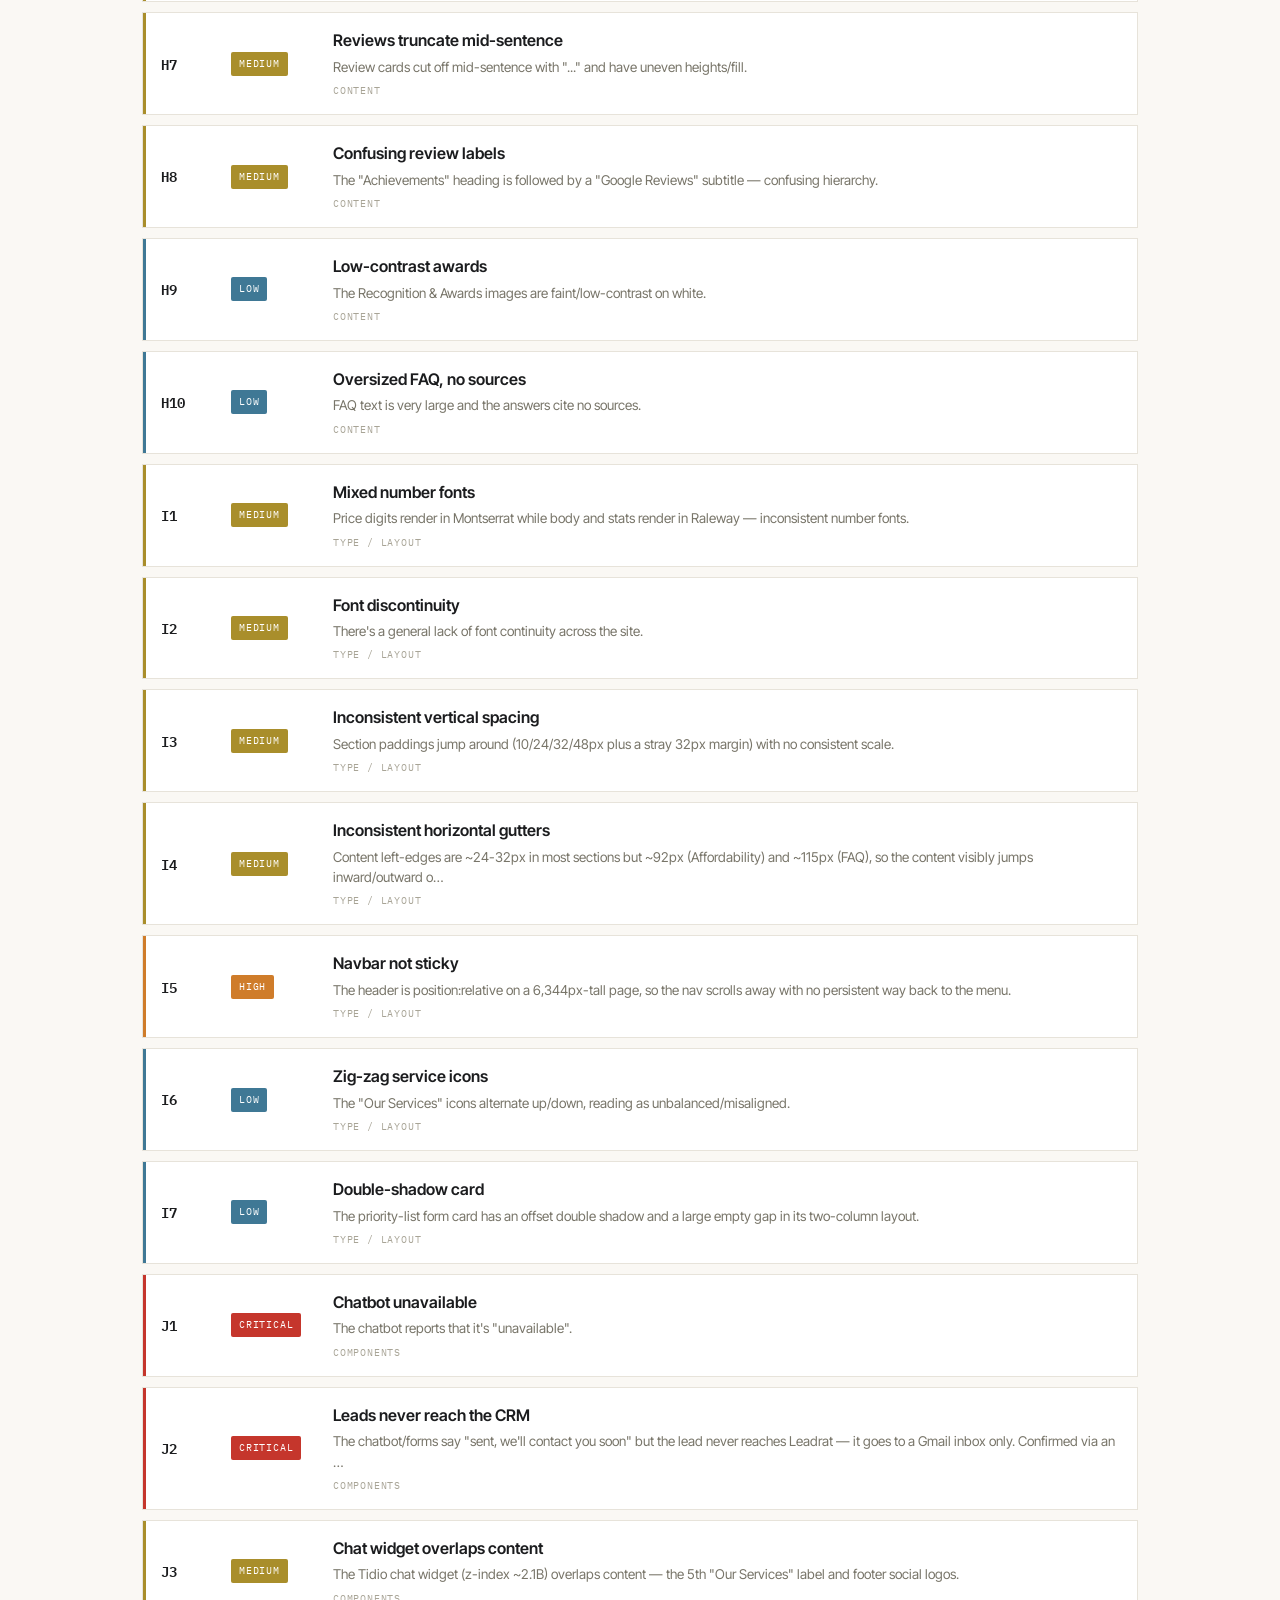
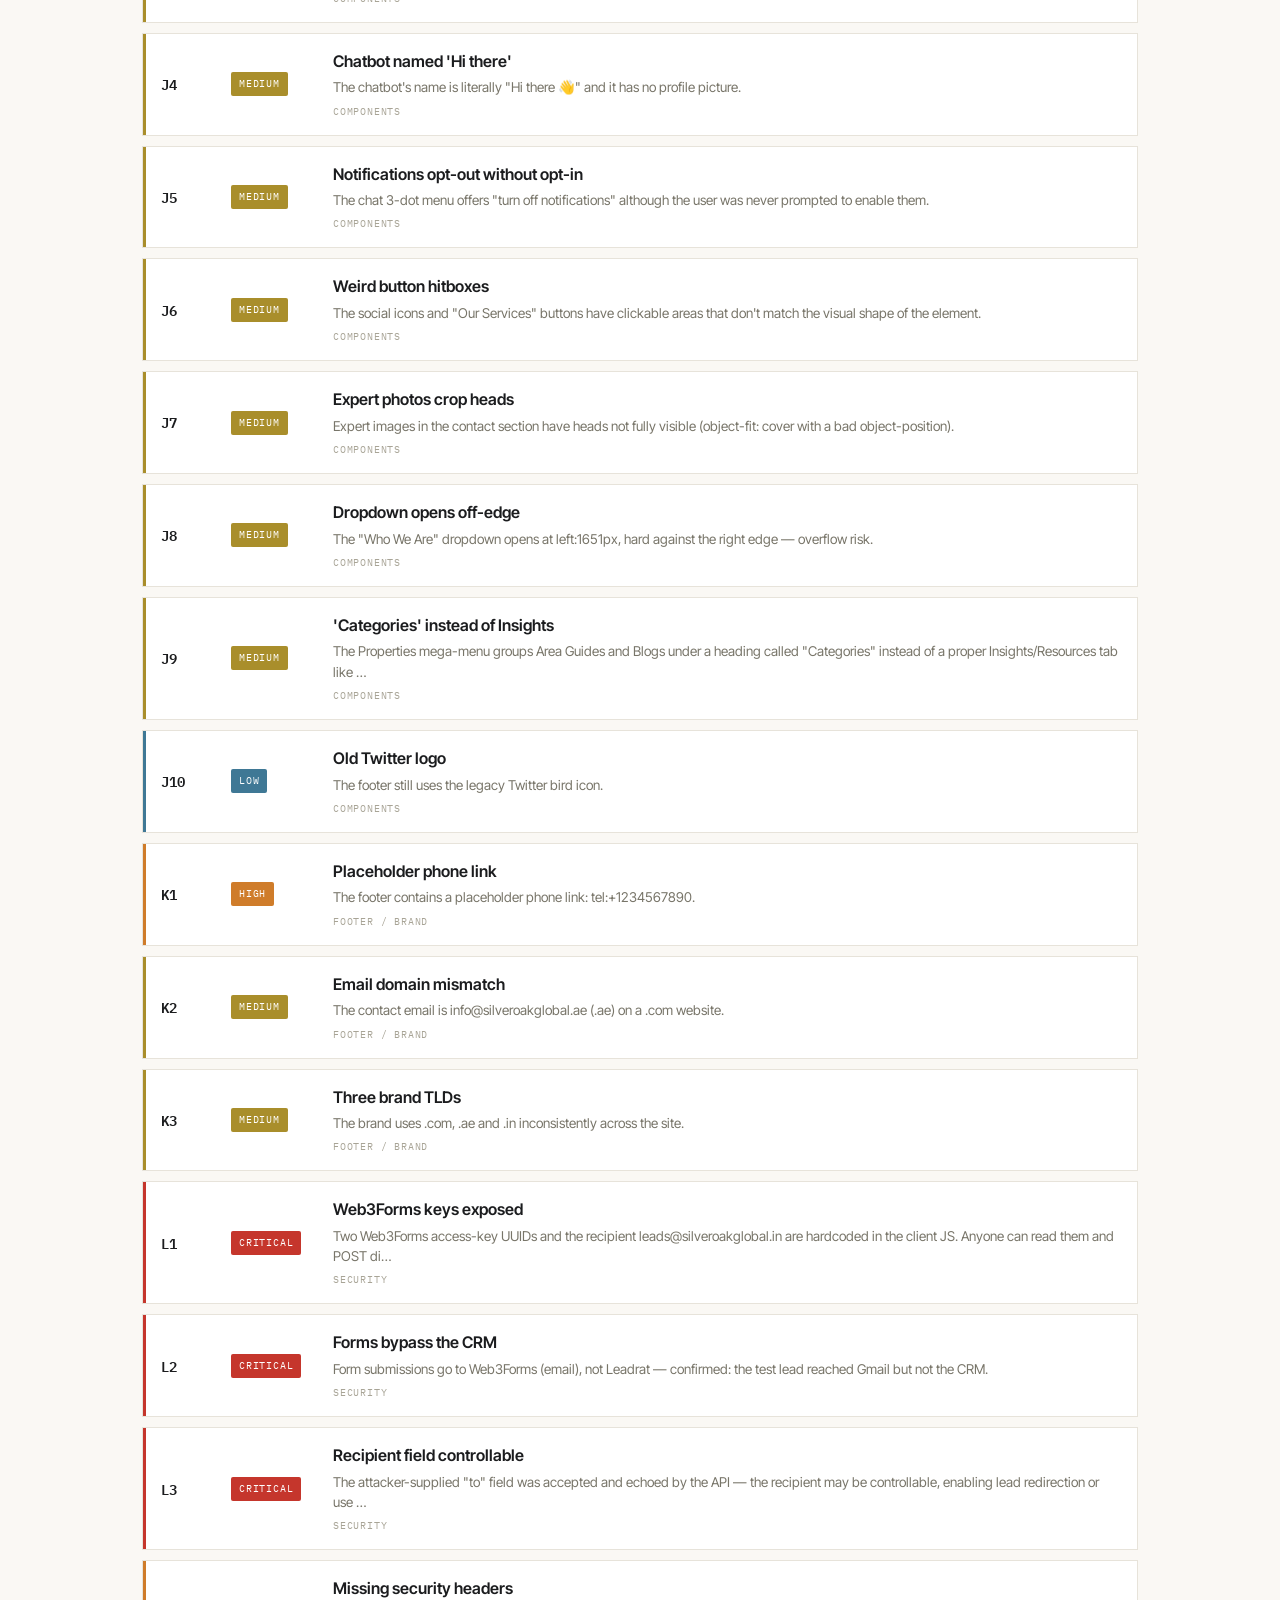
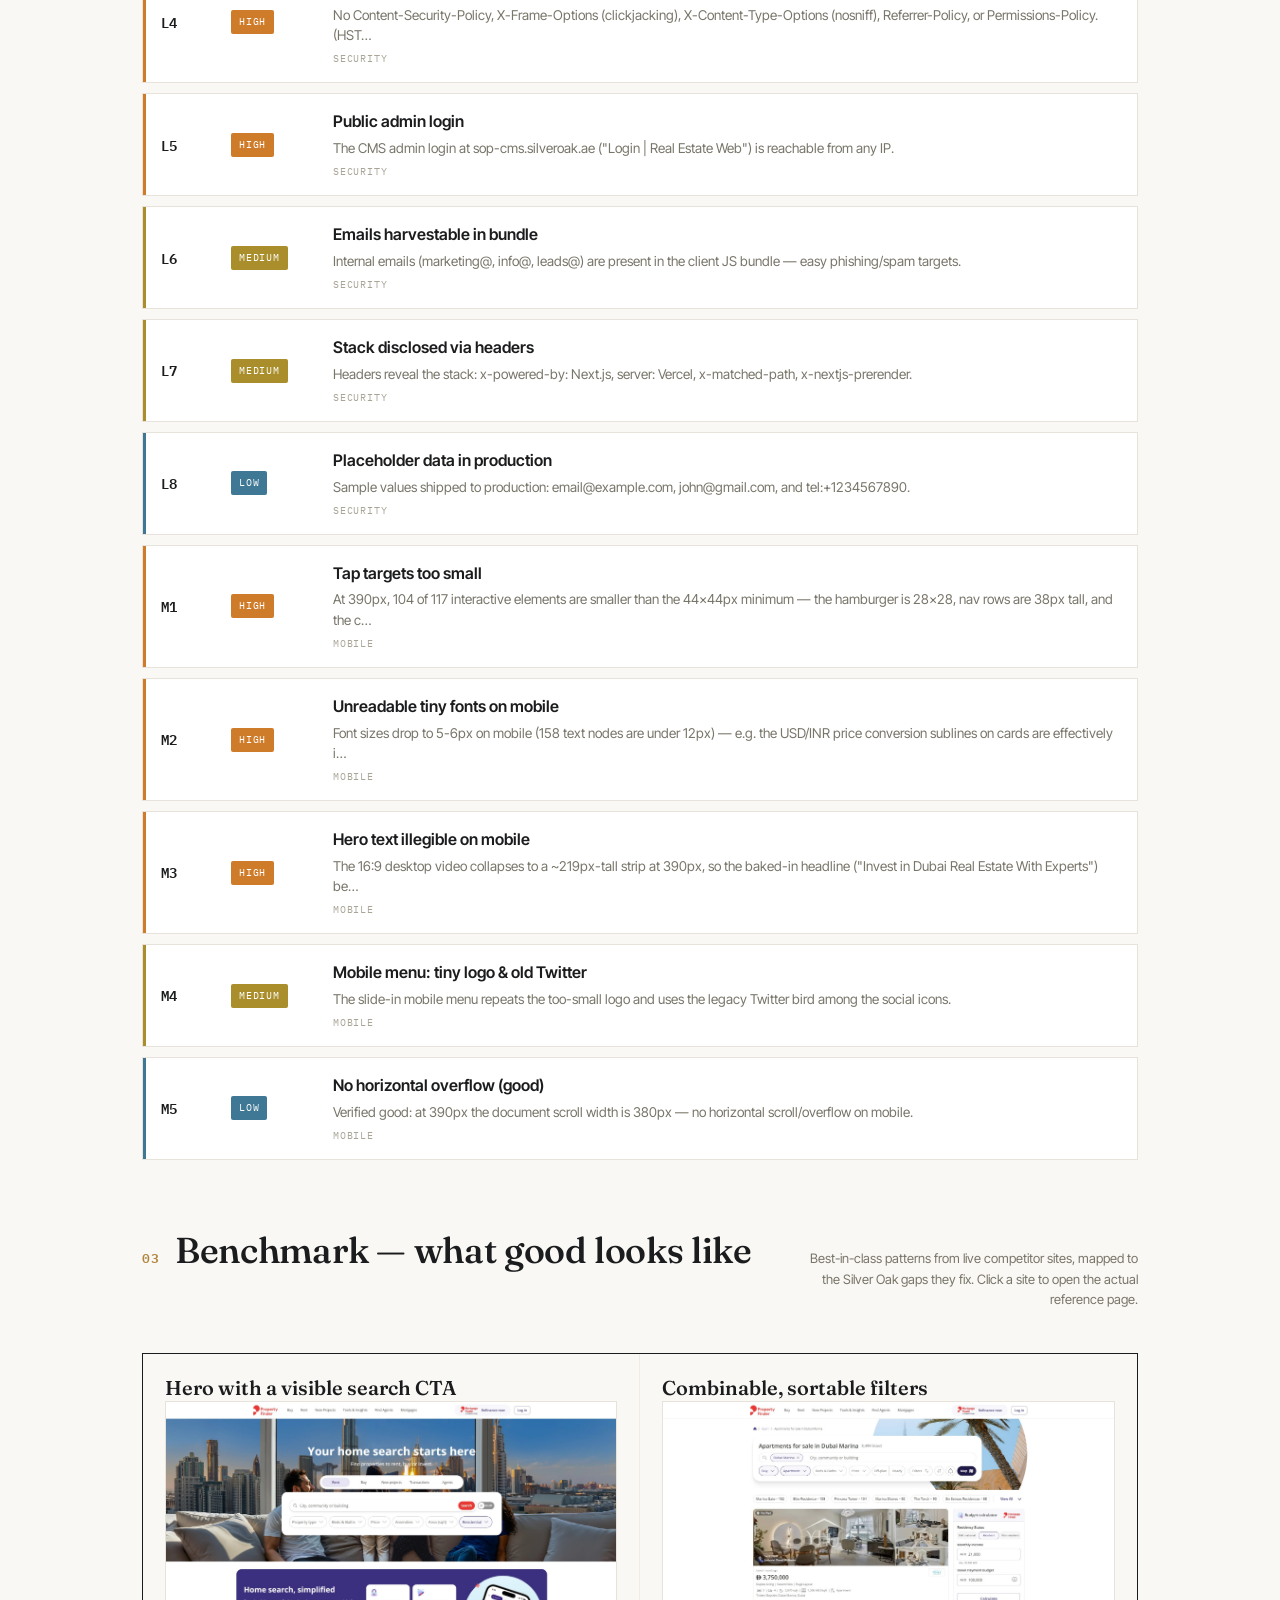
==== commit 65cde18c: "Embed real competitor reference screenshots in benchmark Added clean screenshots to the benchmark se" ====
--- a/sop main/report.html
+++ b/sop main/report.html
@@ -306,6 +306,7 @@
     .bench .area{font-family:var(--serif);font-size:20px;font-weight:560;line-height:1.15}
     .bench .refs{font-family:var(--mono);font-size:10.5px;letter-spacing:.08em;text-transform:uppercase;color:var(--muted);margin:8px 0 12px}
     .bench .good{font-size:14.5px;color:var(--ink);margin:0 0 14px}
+    .bench .shot{display:block;width:100%;height:auto;border:1px solid var(--line);margin:2px 0 13px}
     .bench .lk{display:flex;flex-direction:column;gap:5px}
     .bench .lk a{font-family:var(--mono);font-size:12px;color:var(--gold);text-decoration:none;border-bottom:1px solid var(--line);padding-bottom:2px;width:fit-content}
     .bench .lk a:hover{border-color:var(--gold)}
@@ -314,30 +315,35 @@
   <div class="bench">
     <div class="bx">
       <div class="area">Hero with a visible search CTA</div>
+      <img class="shot" src="assets/ref-pf-hero.jpg" alt="Property Finder homepage hero with search bar" loading="lazy">
       <div class="refs">fixes A1 · A2 · A3 — blank hero, baked-in text, no CTA</div>
       <p class="good">The search bar <em>is</em> the hero — front-and-centre on load with a clear Buy/Rent toggle and one dominant CTA. Real text, instant paint, no heavy video.</p>
       <div class="lk"><a href="https://www.propertyfinder.ae/" target="_blank" rel="noopener">propertyfinder.ae →</a><a href="https://www.rightmove.co.uk/" target="_blank" rel="noopener">rightmove.co.uk →</a></div>
     </div>
     <div class="bx">
       <div class="area">Combinable, sortable filters</div>
+      <img class="shot" src="assets/ref-pf-filters.jpg" alt="Property Finder combinable filter toolbar" loading="lazy">
       <div class="refs">fixes B1 · B2 · B3 · B4 — can't combine type+location, no sort</div>
       <p class="good">Location + type + price + beds/baths stay visible and combinable in one persistent toolbar, with the active filters encoded in a clean, shareable URL.</p>
       <div class="lk"><a href="https://www.propertyfinder.ae/en/buy/dubai/apartments-for-sale-dubai-marina.html" target="_blank" rel="noopener">propertyfinder.ae — Dubai Marina search →</a></div>
     </div>
     <div class="bx">
       <div class="area">Mortgage / affordability calculator</div>
+      <img class="shot" src="assets/ref-mortgage-calc.jpg" alt="Mortgage Finder calculator with typeable inputs and live result" loading="lazy">
       <div class="refs">fixes F1–F7 — untypeable rate, 0.1 steps, dead arrows</div>
       <p class="good">Every field is directly typeable <em>and</em> has a slider, with sensible min/max bounds (1–25 yr term, 1–10% rate) and a result that recalculates instantly.</p>
       <div class="lk"><a href="https://www.mortgagefinder.ae/en/calculator" target="_blank" rel="noopener">mortgagefinder.ae/calculator →</a><a href="https://www.zillow.com/mortgage-calculator/house-affordability/" target="_blank" rel="noopener">zillow.com affordability →</a></div>
     </div>
     <div class="bx">
       <div class="area">Property detail page</div>
+      <img class="shot" src="assets/ref-bayut-detail.jpg" alt="Bayut property detail page with gallery, price and specs" loading="lazy">
       <div class="refs">fixes C1 · I1 · H5 · H6 — squished gallery, price font, junk subtext</div>
       <p class="good">A large, correctly-proportioned gallery, a prominent price, scannable beds/baths/area specs, and an explicit structured payment plan (down payment → milestones → handover).</p>
       <div class="lk"><a href="https://www.bayut.com/for-sale/property/dubai/" target="_blank" rel="noopener">bayut.com — open any listing →</a><a href="https://www.emaar.com/en/" target="_blank" rel="noopener">emaar.com off-plan →</a></div>
     </div>
     <div class="bx">
       <div class="area">Trustworthy price on cards</div>
+      <img class="shot" src="assets/ref-bayut-cards.jpg" alt="Bayut listing cards with price and TruCheck validated badge" loading="lazy">
       <div class="refs">fixes D1–D3 — price errors, no trust cue on cards</div>
       <p class="good">Bayut shows the price next to a "TruCheck — validated on [date]" badge tying the price to a verification date; Rightmove honestly labels "Guide Price / POA / Offers Over" so a card never overstates certainty.</p>
       <div class="lk"><a href="https://www.bayut.com/for-sale/property/dubai/" target="_blank" rel="noopener">bayut.com — TruCheck cards →</a><a href="https://www.rightmove.co.uk/" target="_blank" rel="noopener">rightmove.co.uk →</a></div>
@@ -349,7 +355,7 @@
       <div class="lk"><a href="https://www.bayut.com/" target="_blank" rel="noopener">bayut.com (view at ~390px) →</a><a href="https://www.zillow.com/" target="_blank" rel="noopener">zillow.com →</a></div>
     </div>
   </div>
-  <p class="exnote">Live links open the actual reference page. Some (Zillow, Emaar) block automated browsers — open them in a normal browser. Third-party screenshots are intentionally not embedded; the live links are the authoritative reference.</p>
+  <p class="exnote">Real screenshots of the reference sites; click any link to open the live page. (Zillow &amp; Emaar are linked rather than shown — they block automated capture. The mobile row is link-only.)</p>
 </div></section>
 
 <footer class="foot"><div class="wrap">Silver Oak — website audit · prepared by Claude · Jun 2026<br>Companion docs: <b>DETAILED_AUDIT · MASTER_FINDINGS · PRICE_VERIFICATION · DEEPER_ANALYSIS · SECURITY_REVIEW</b></div></footer>
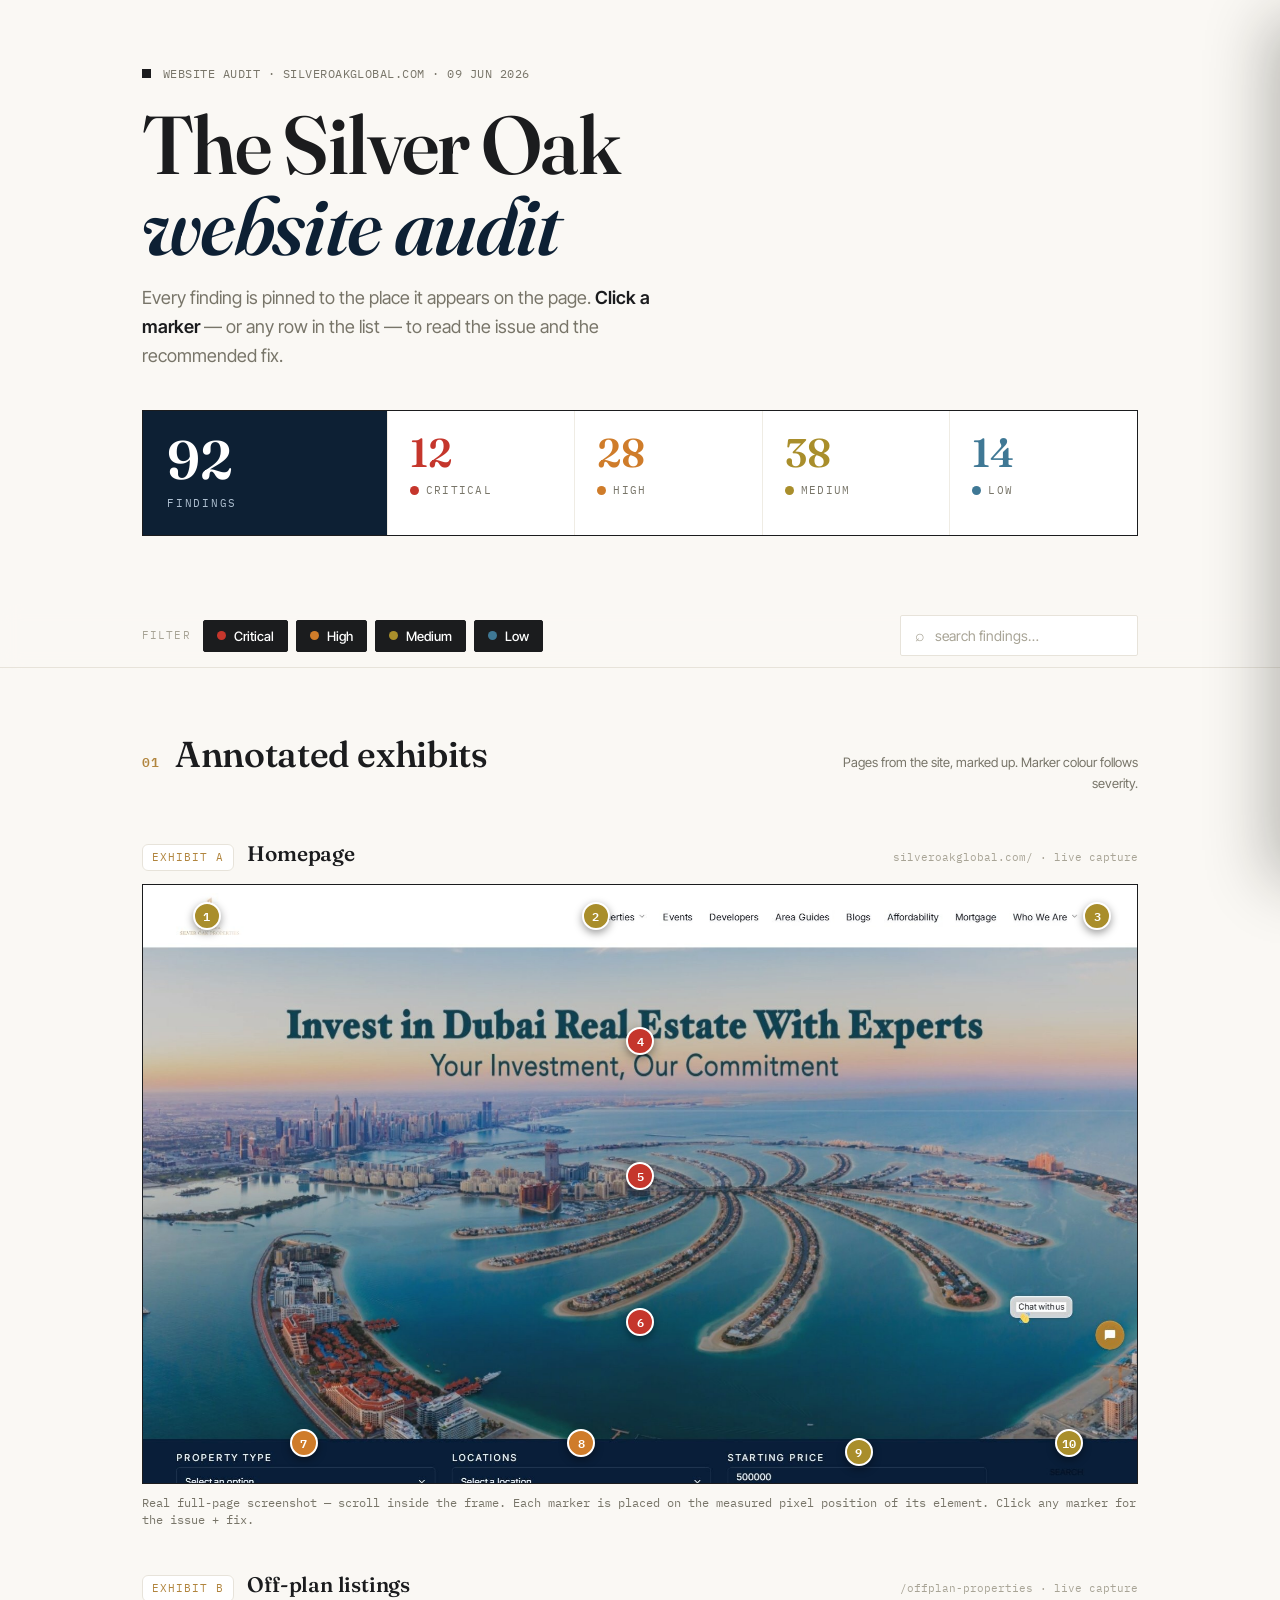
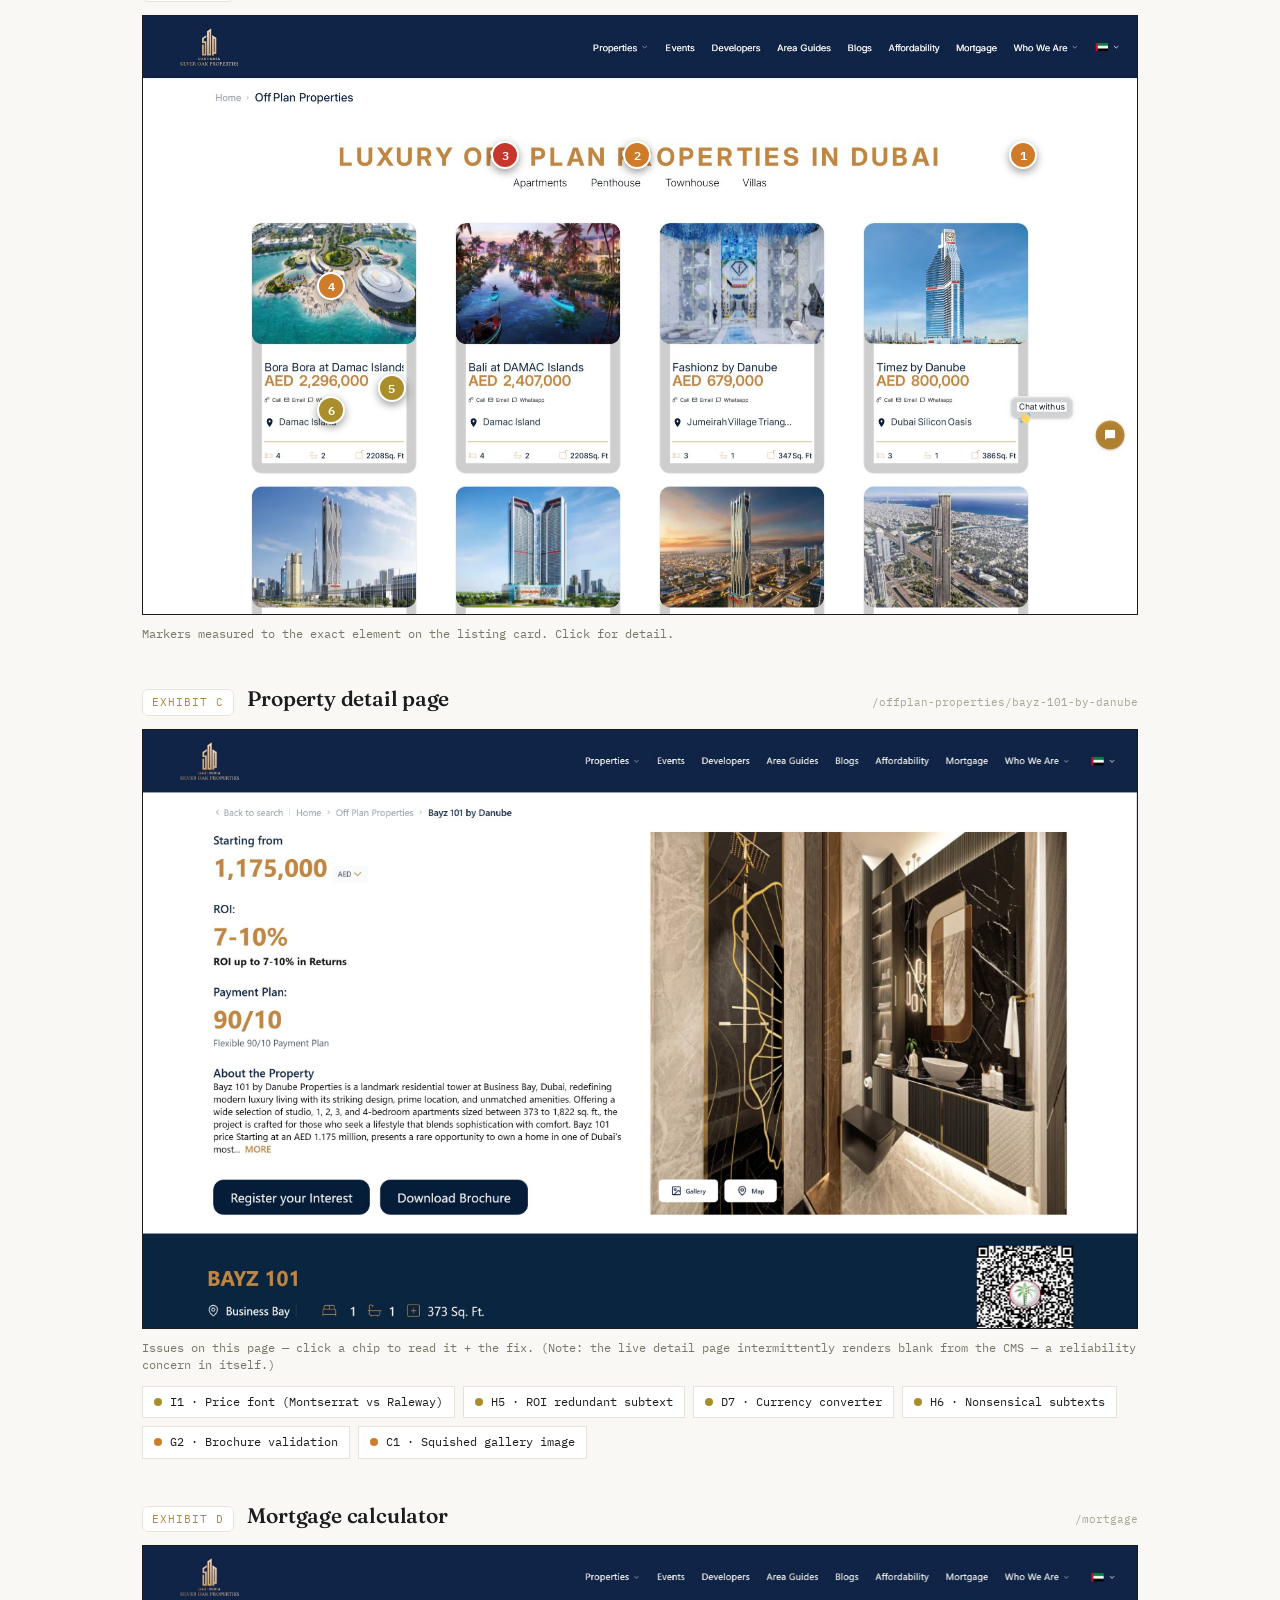
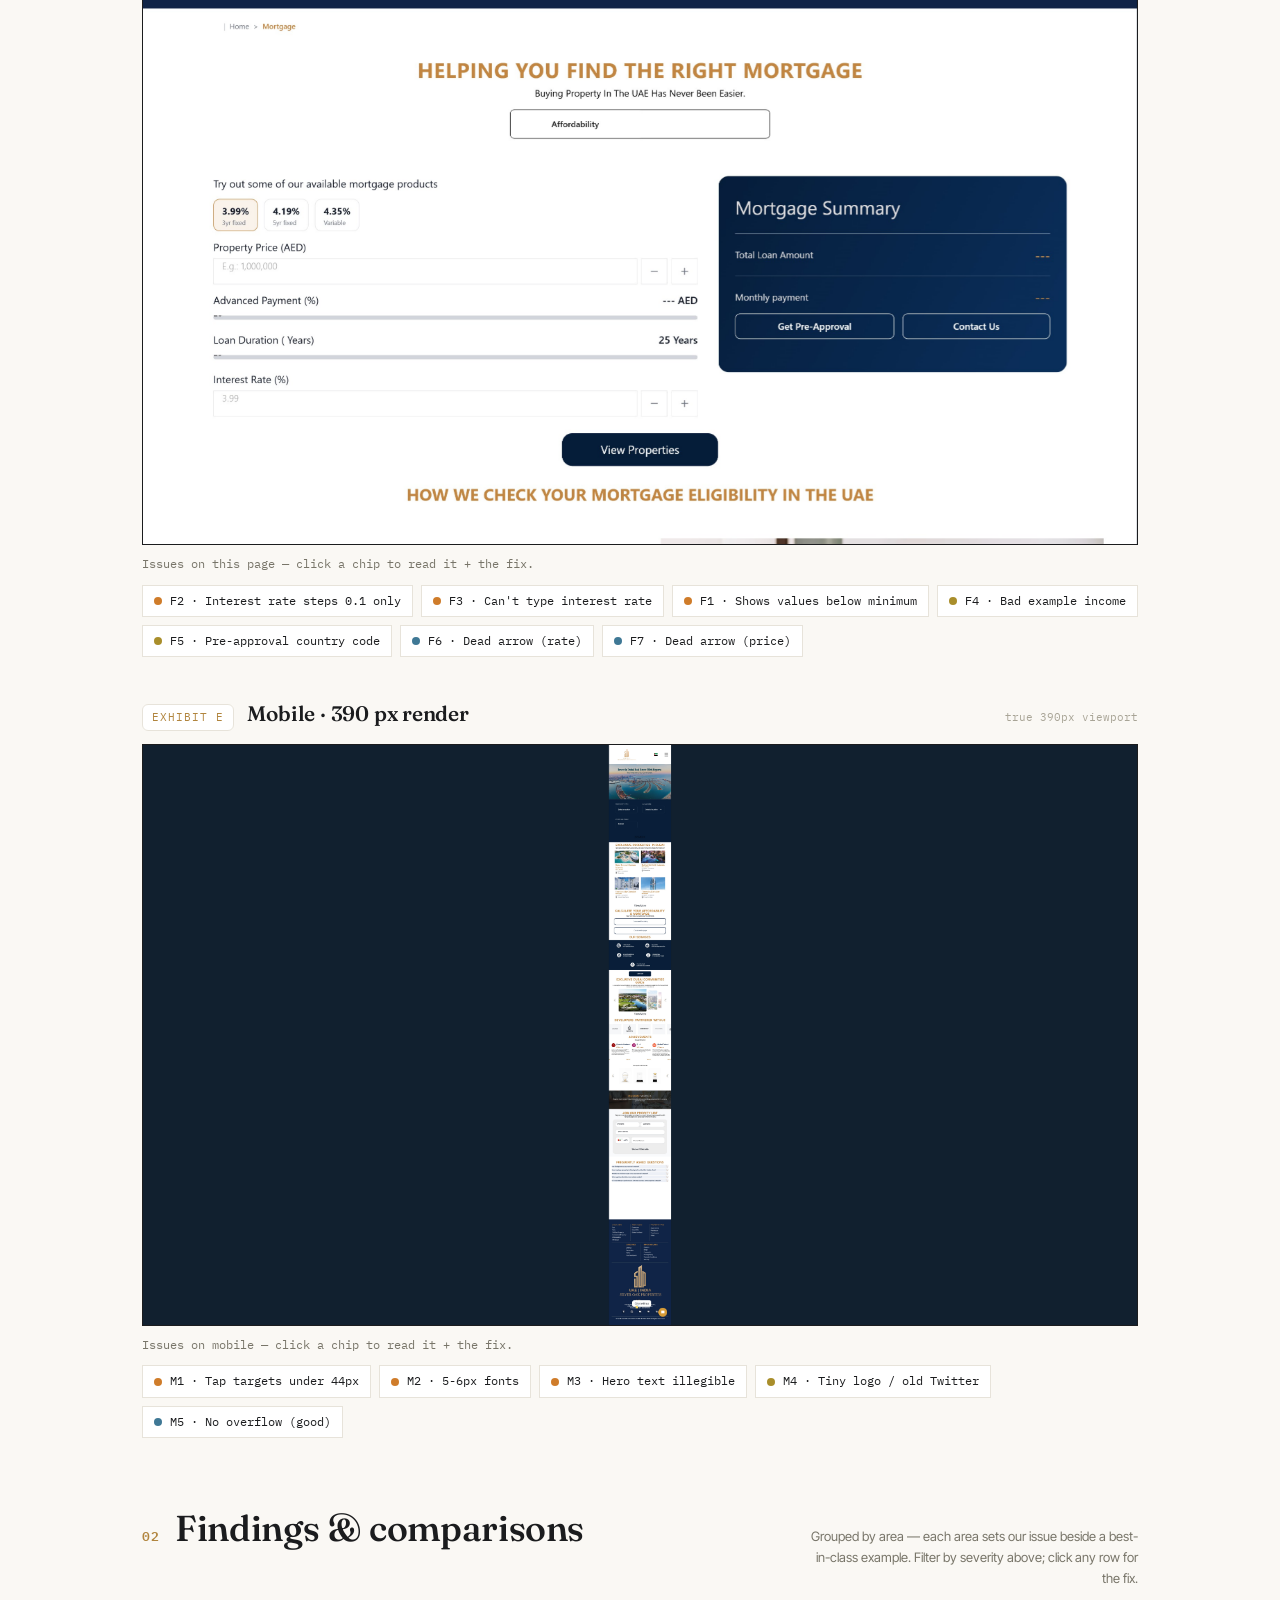
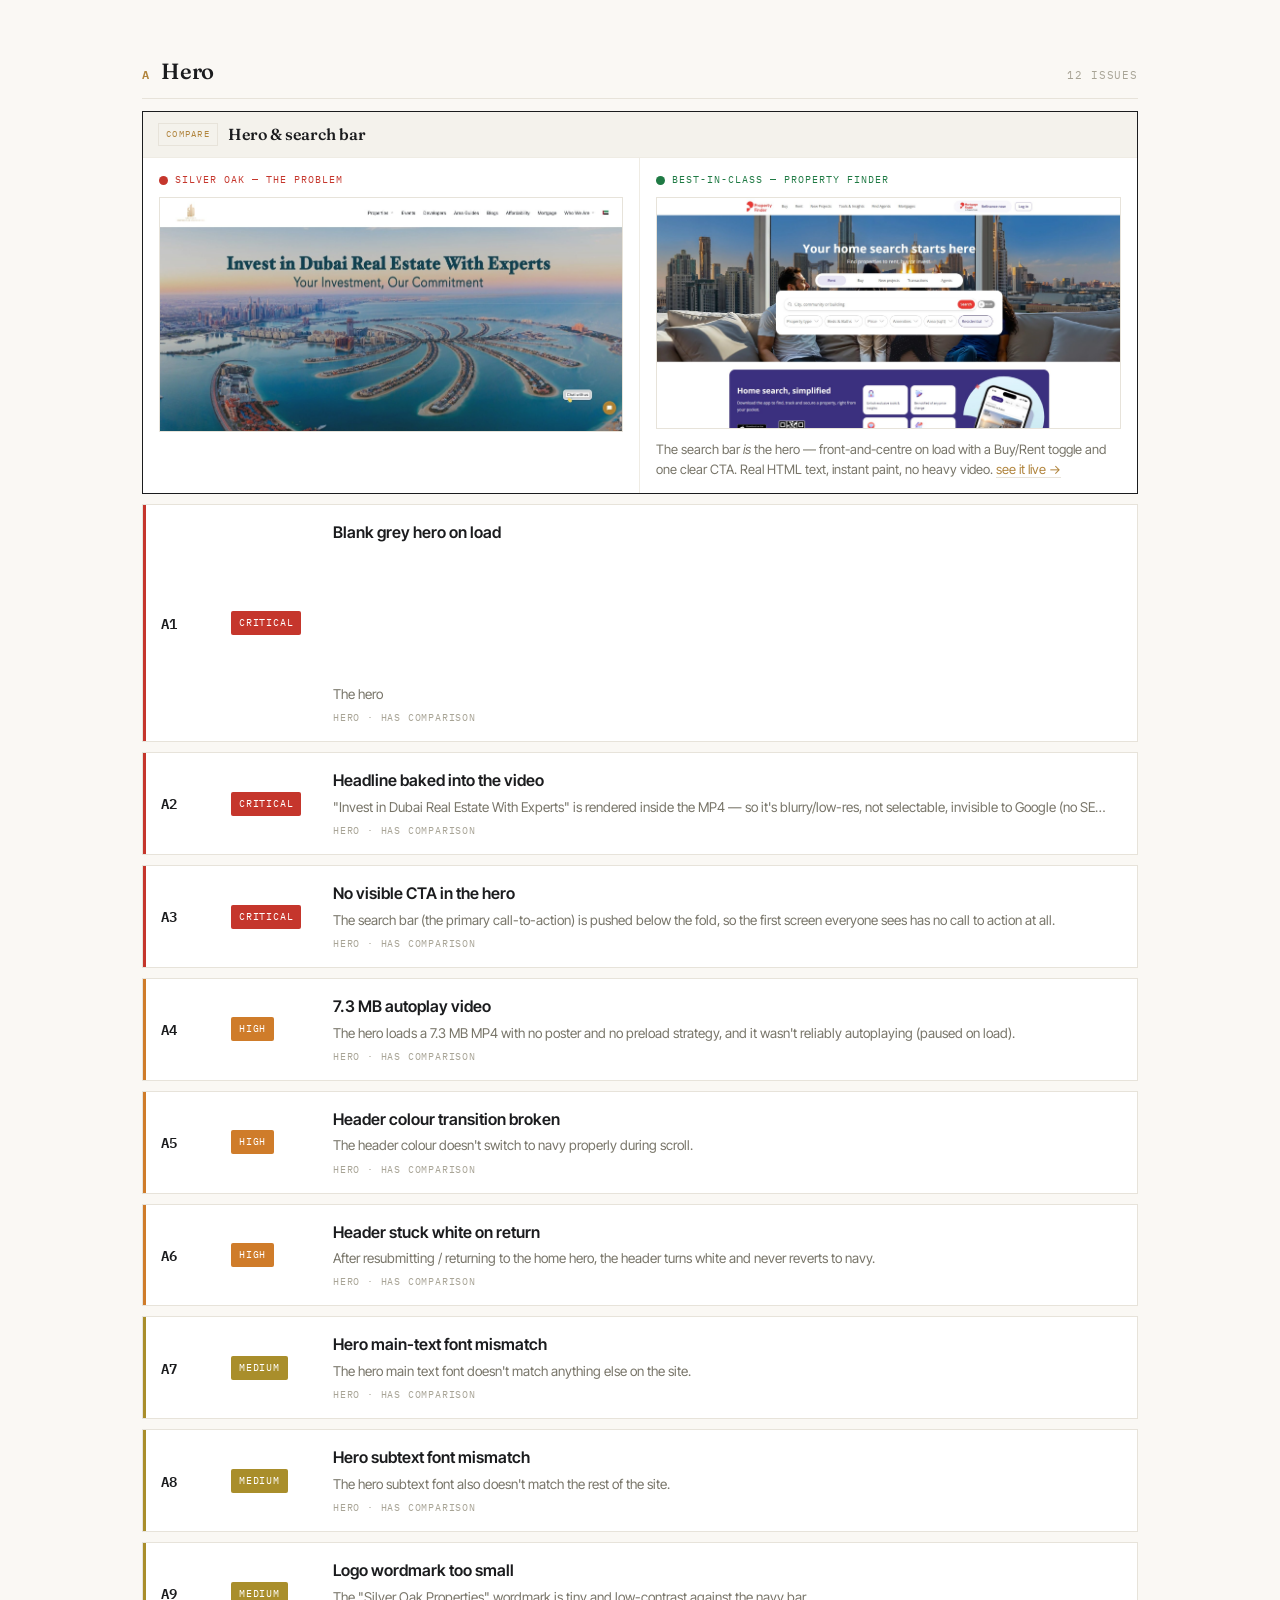
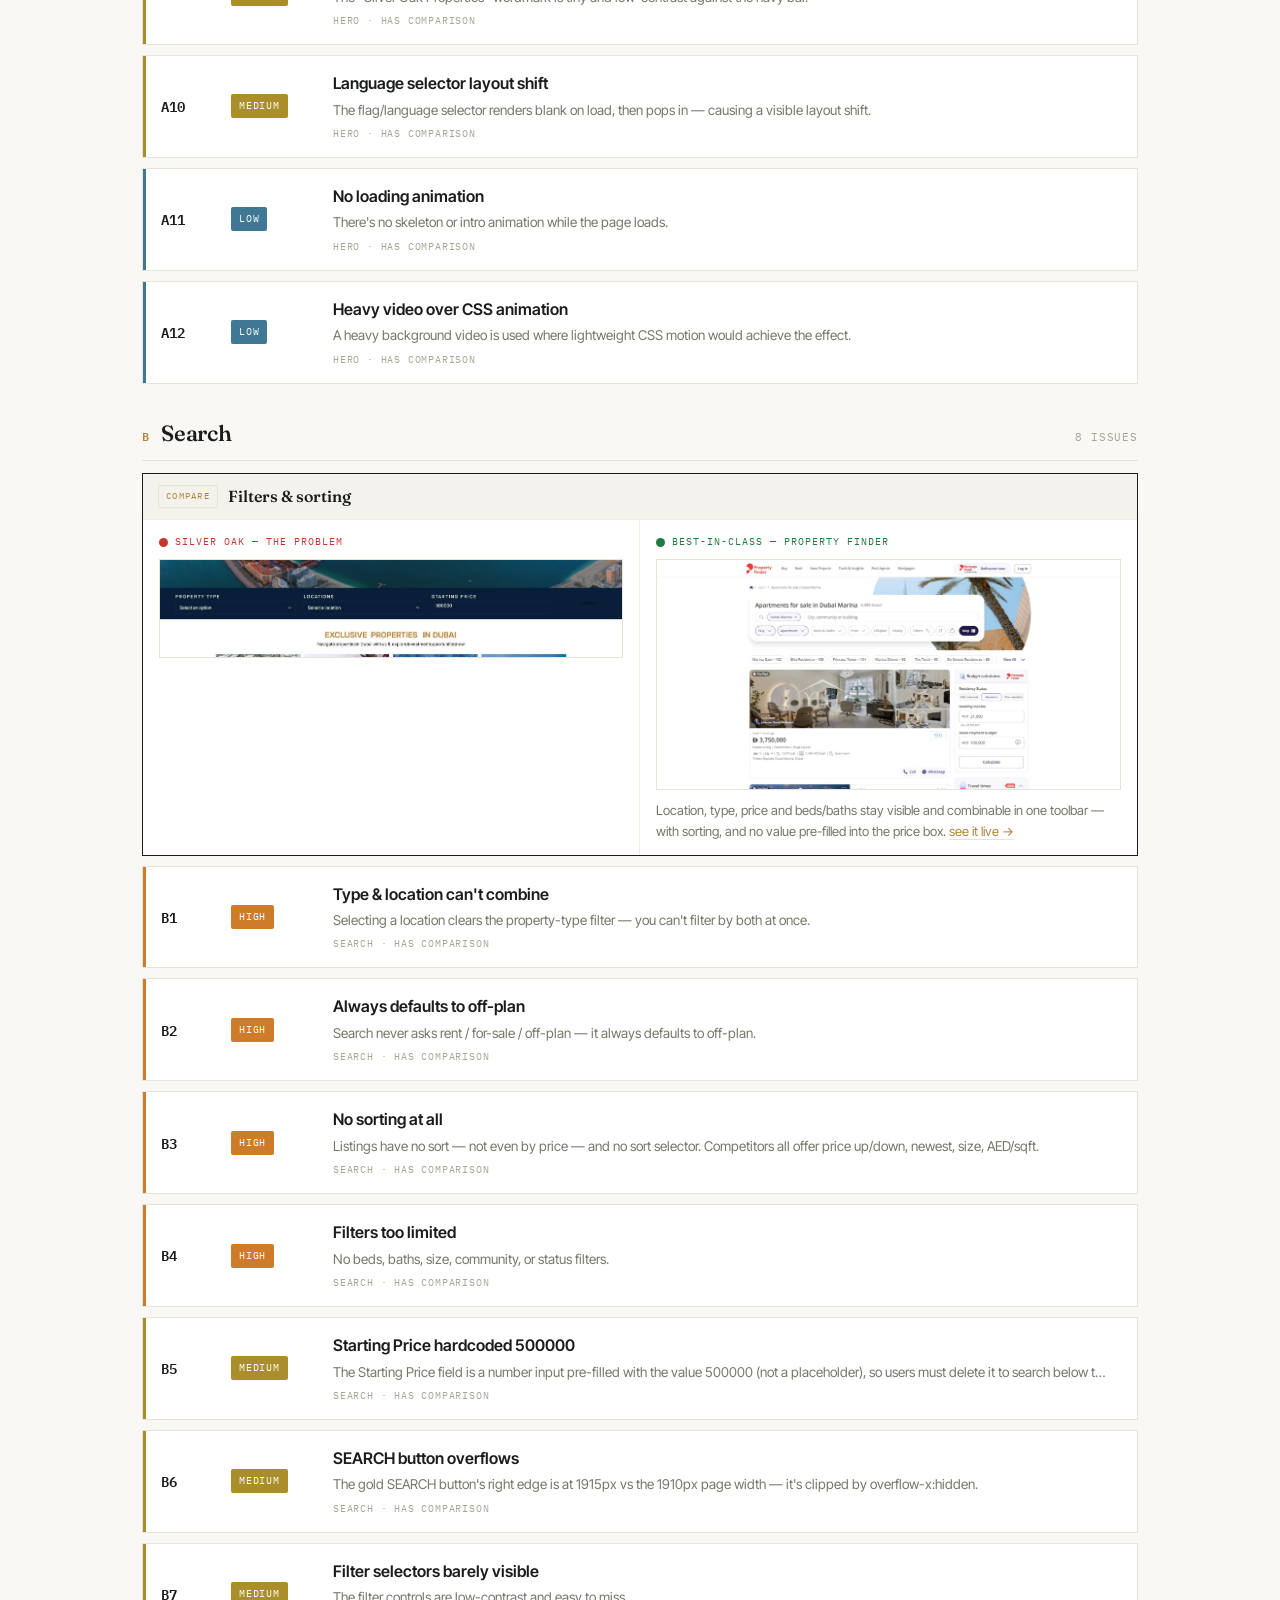
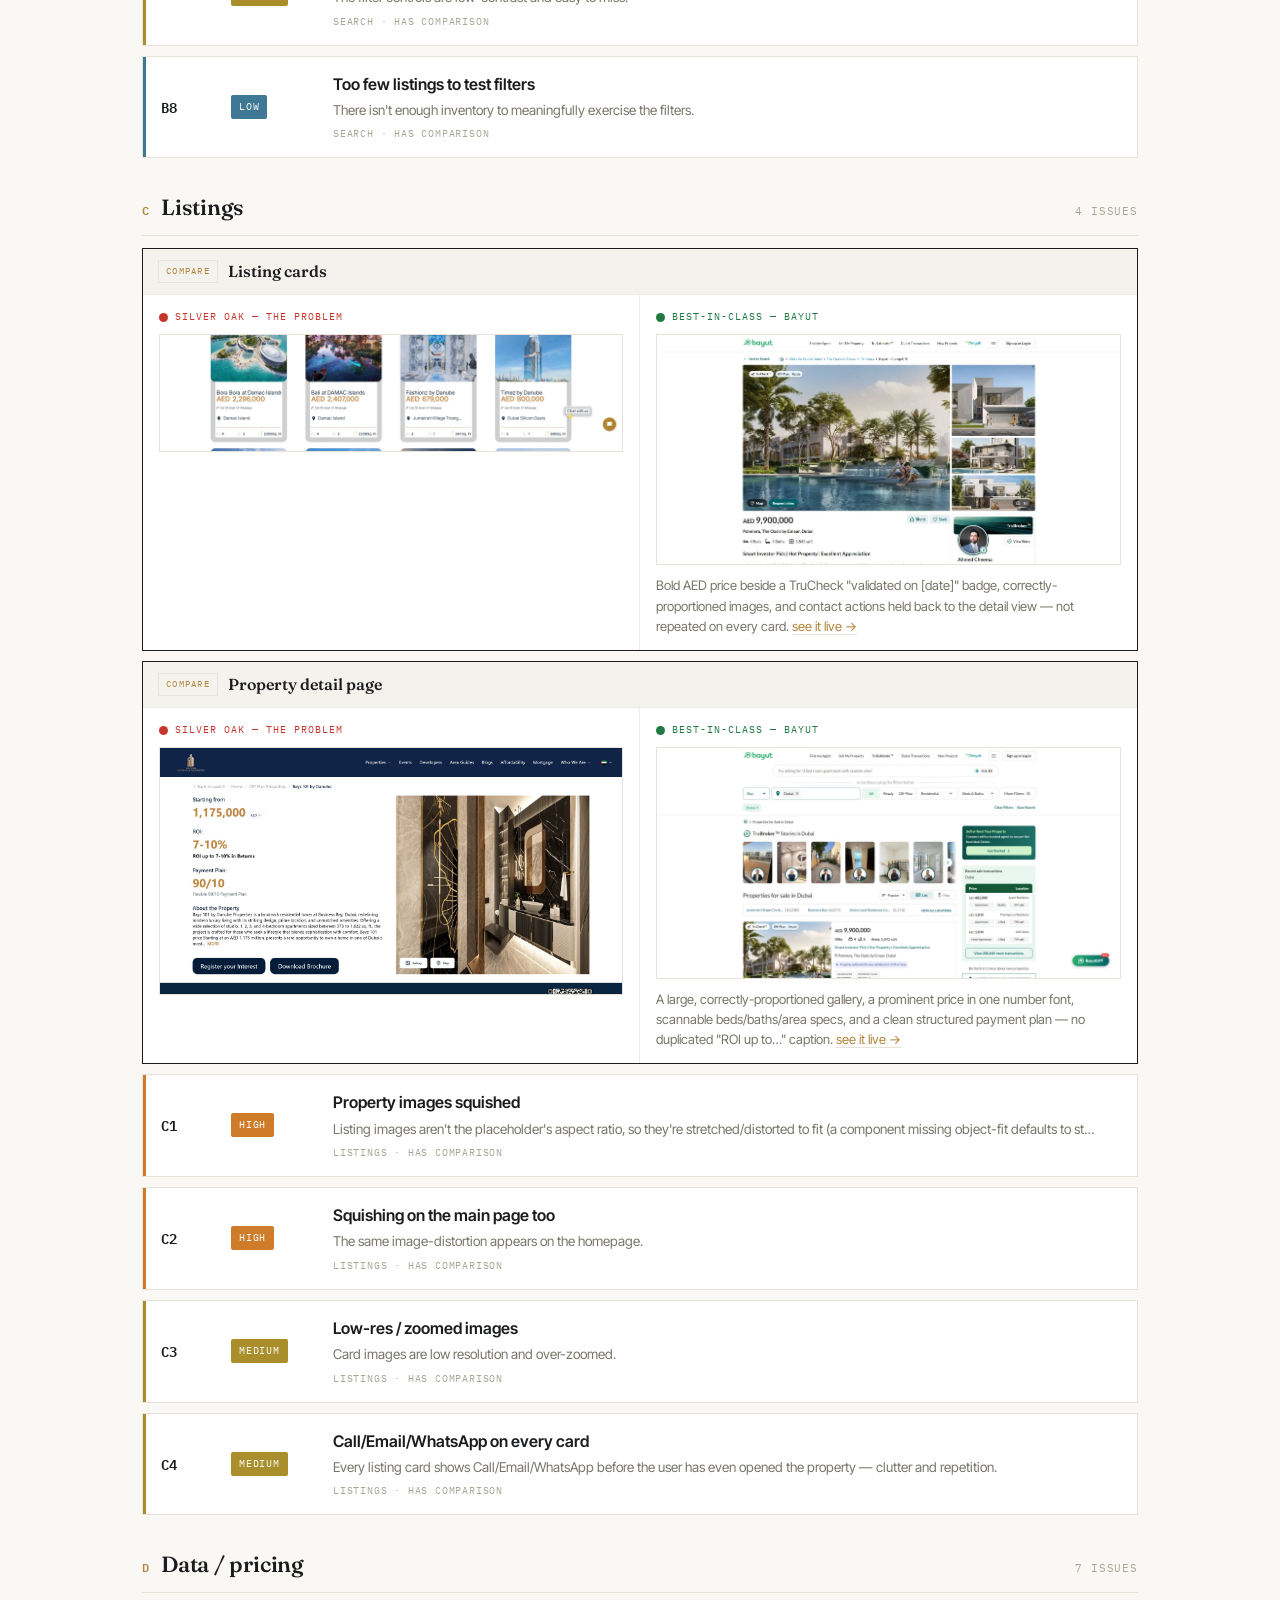
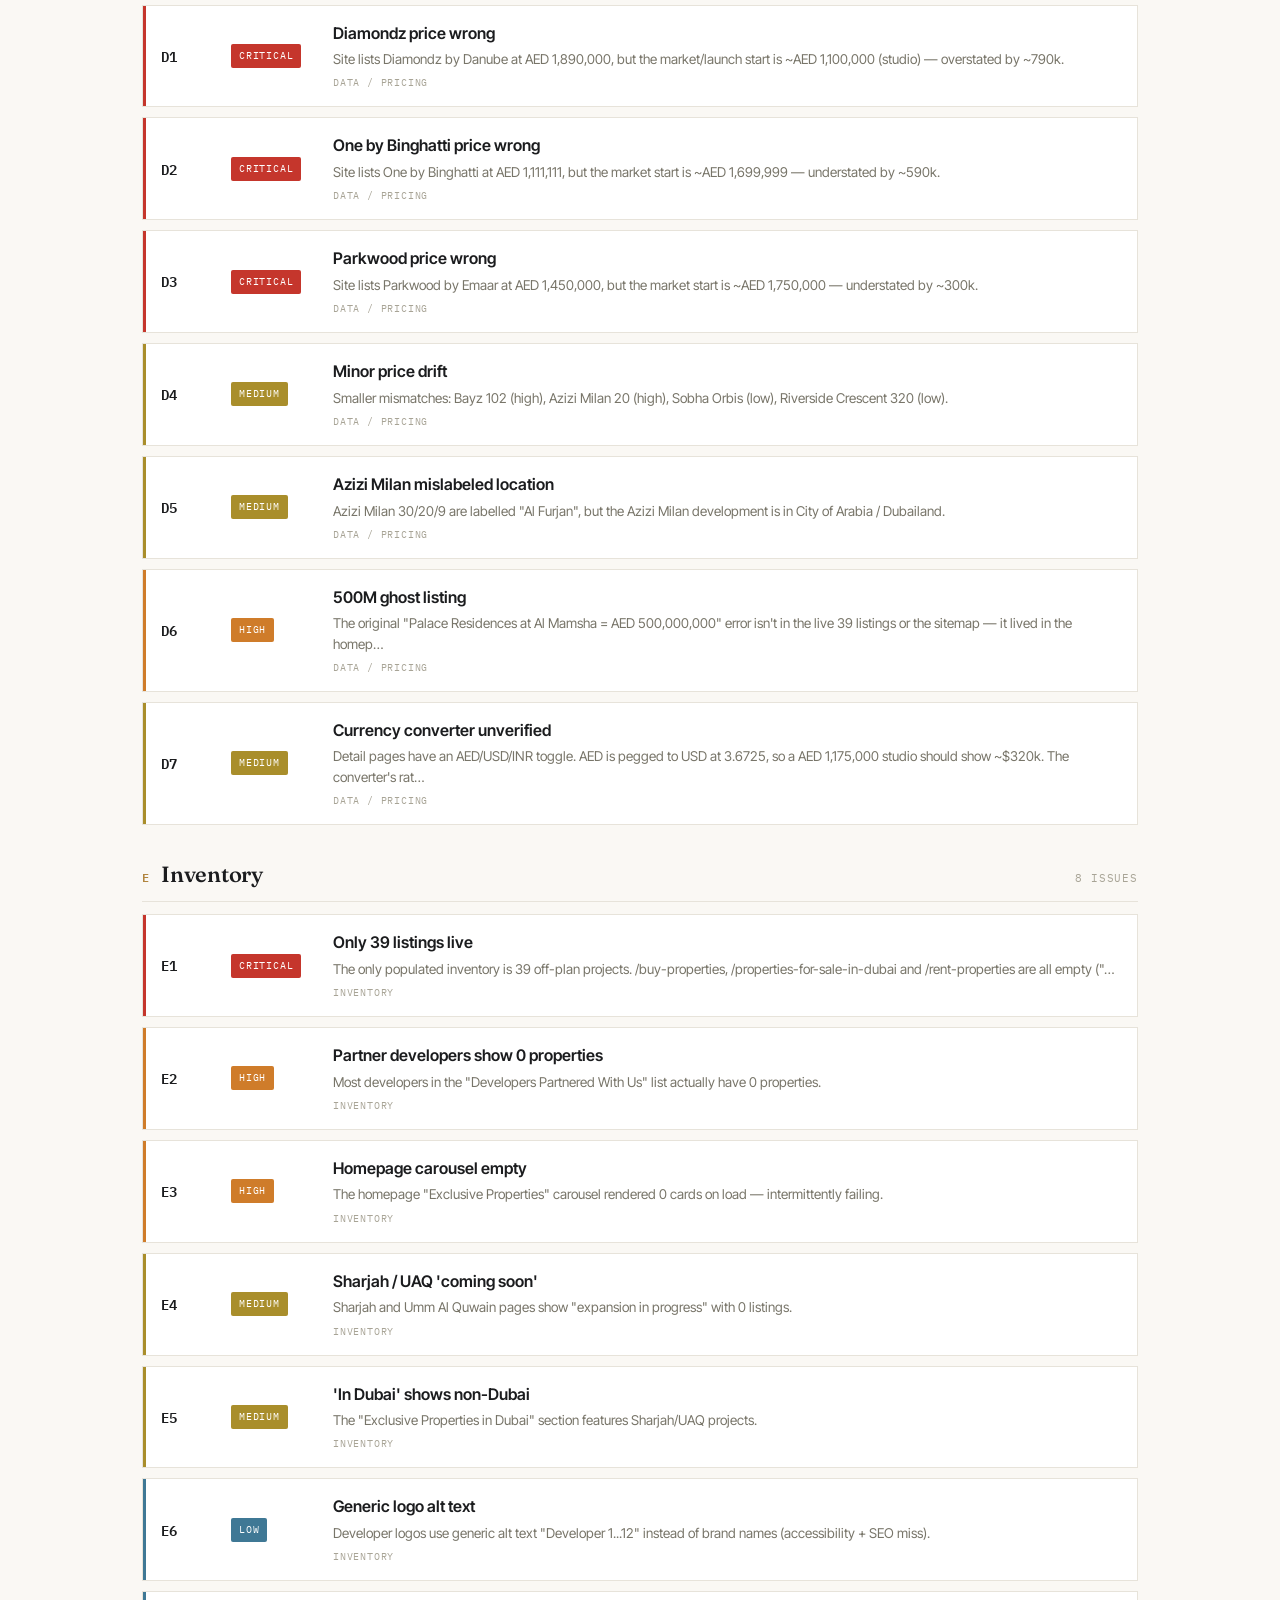
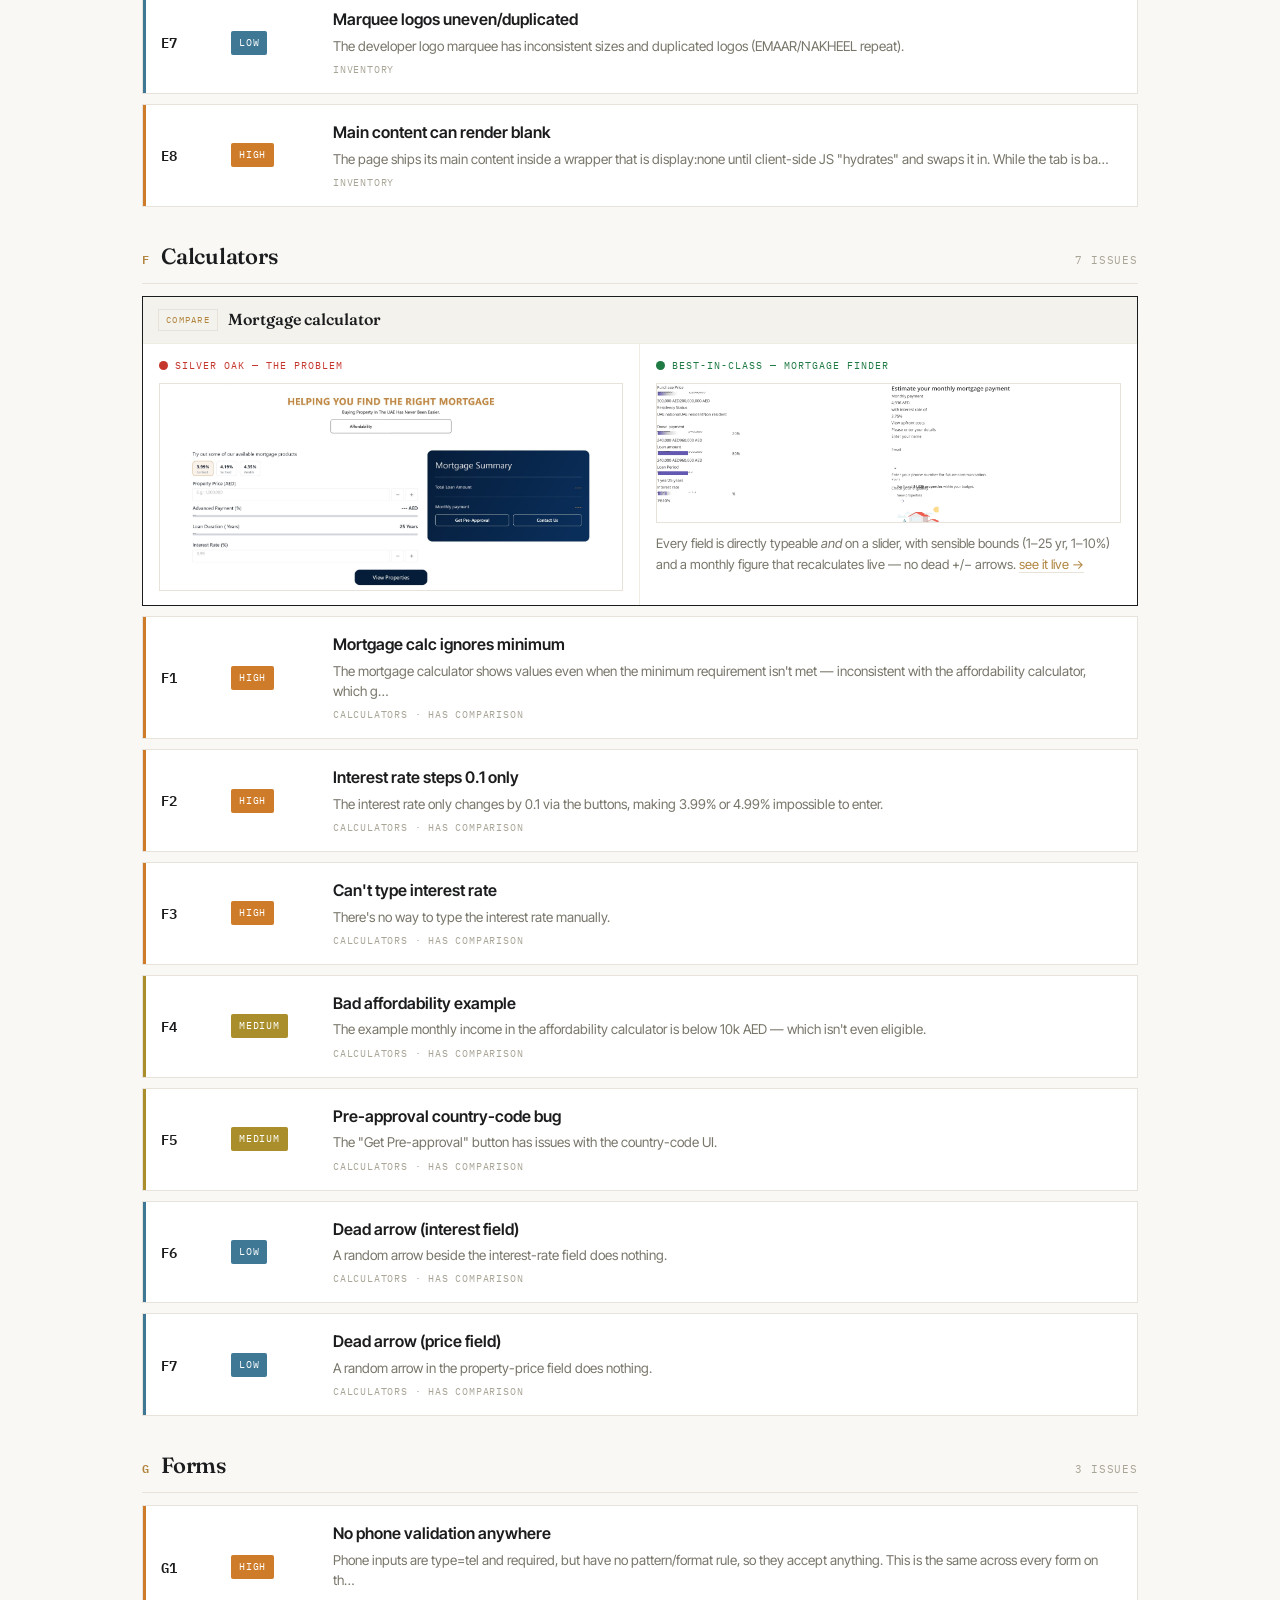
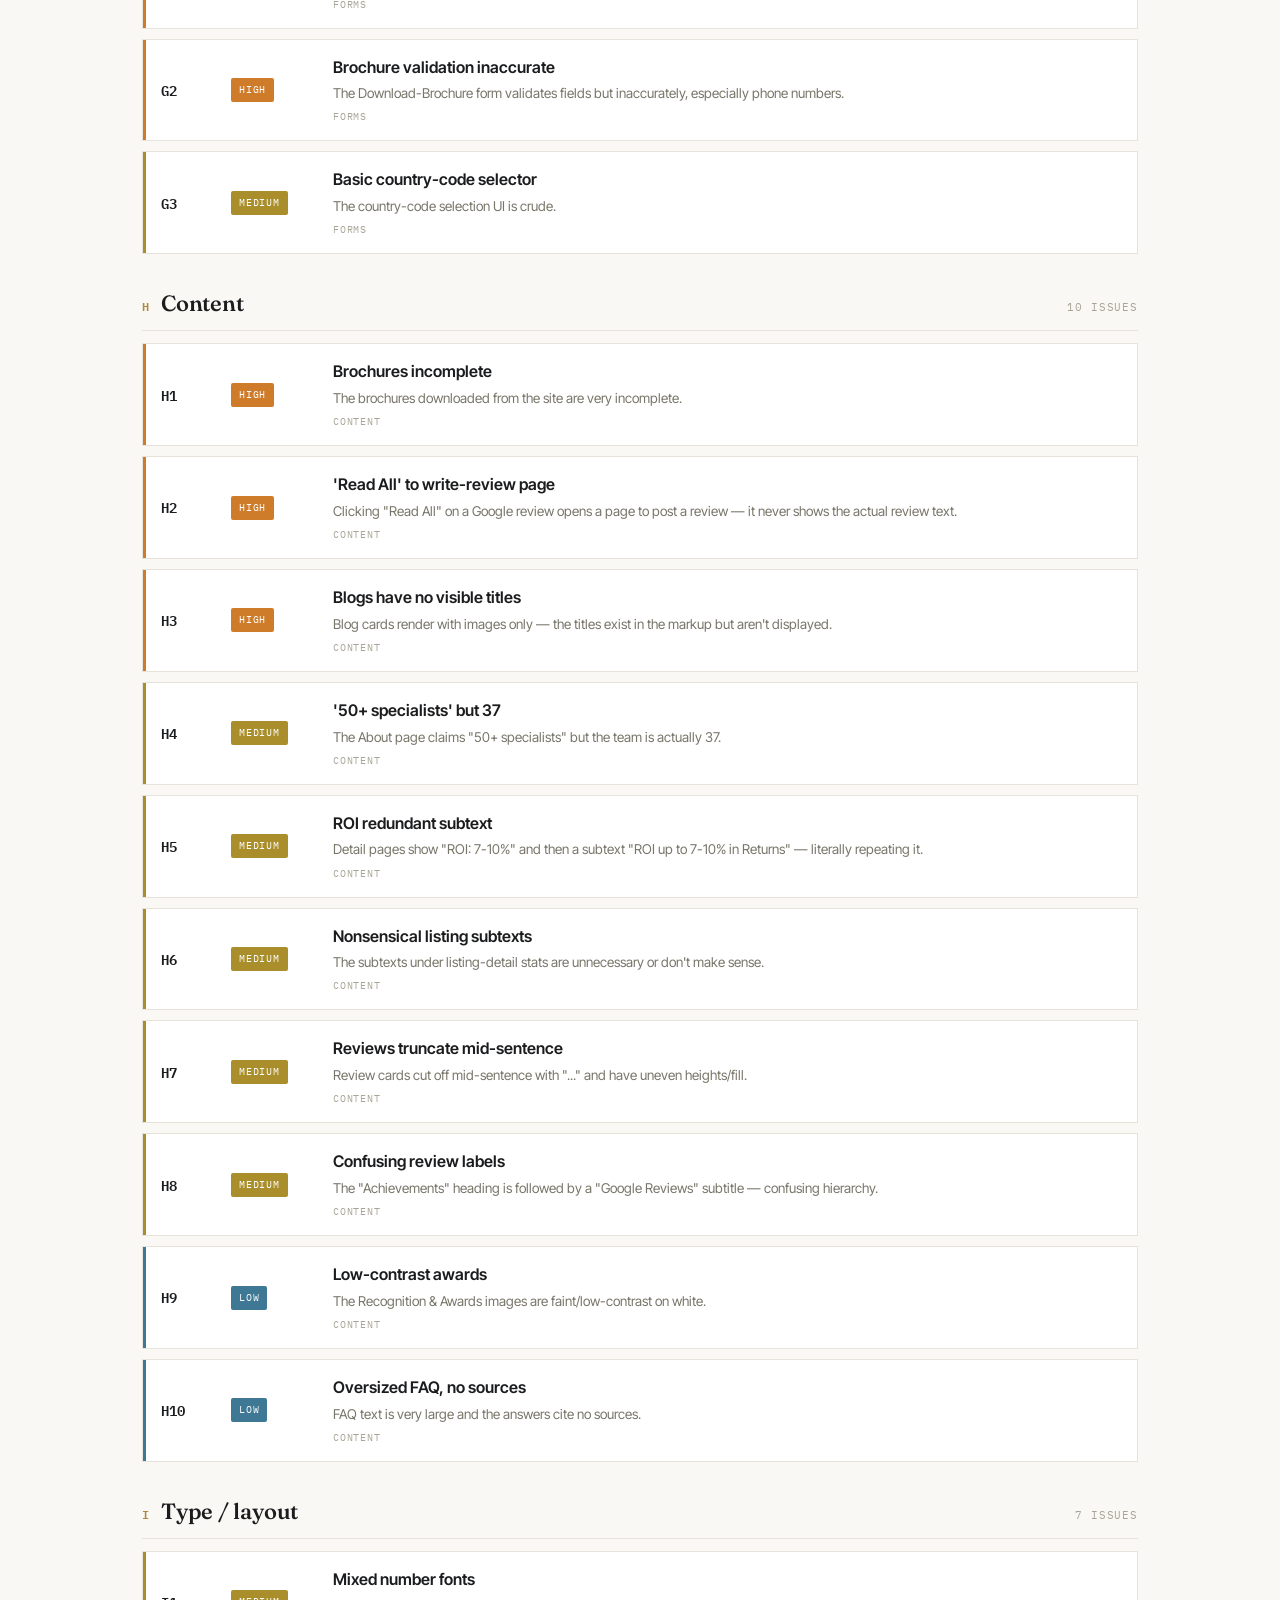
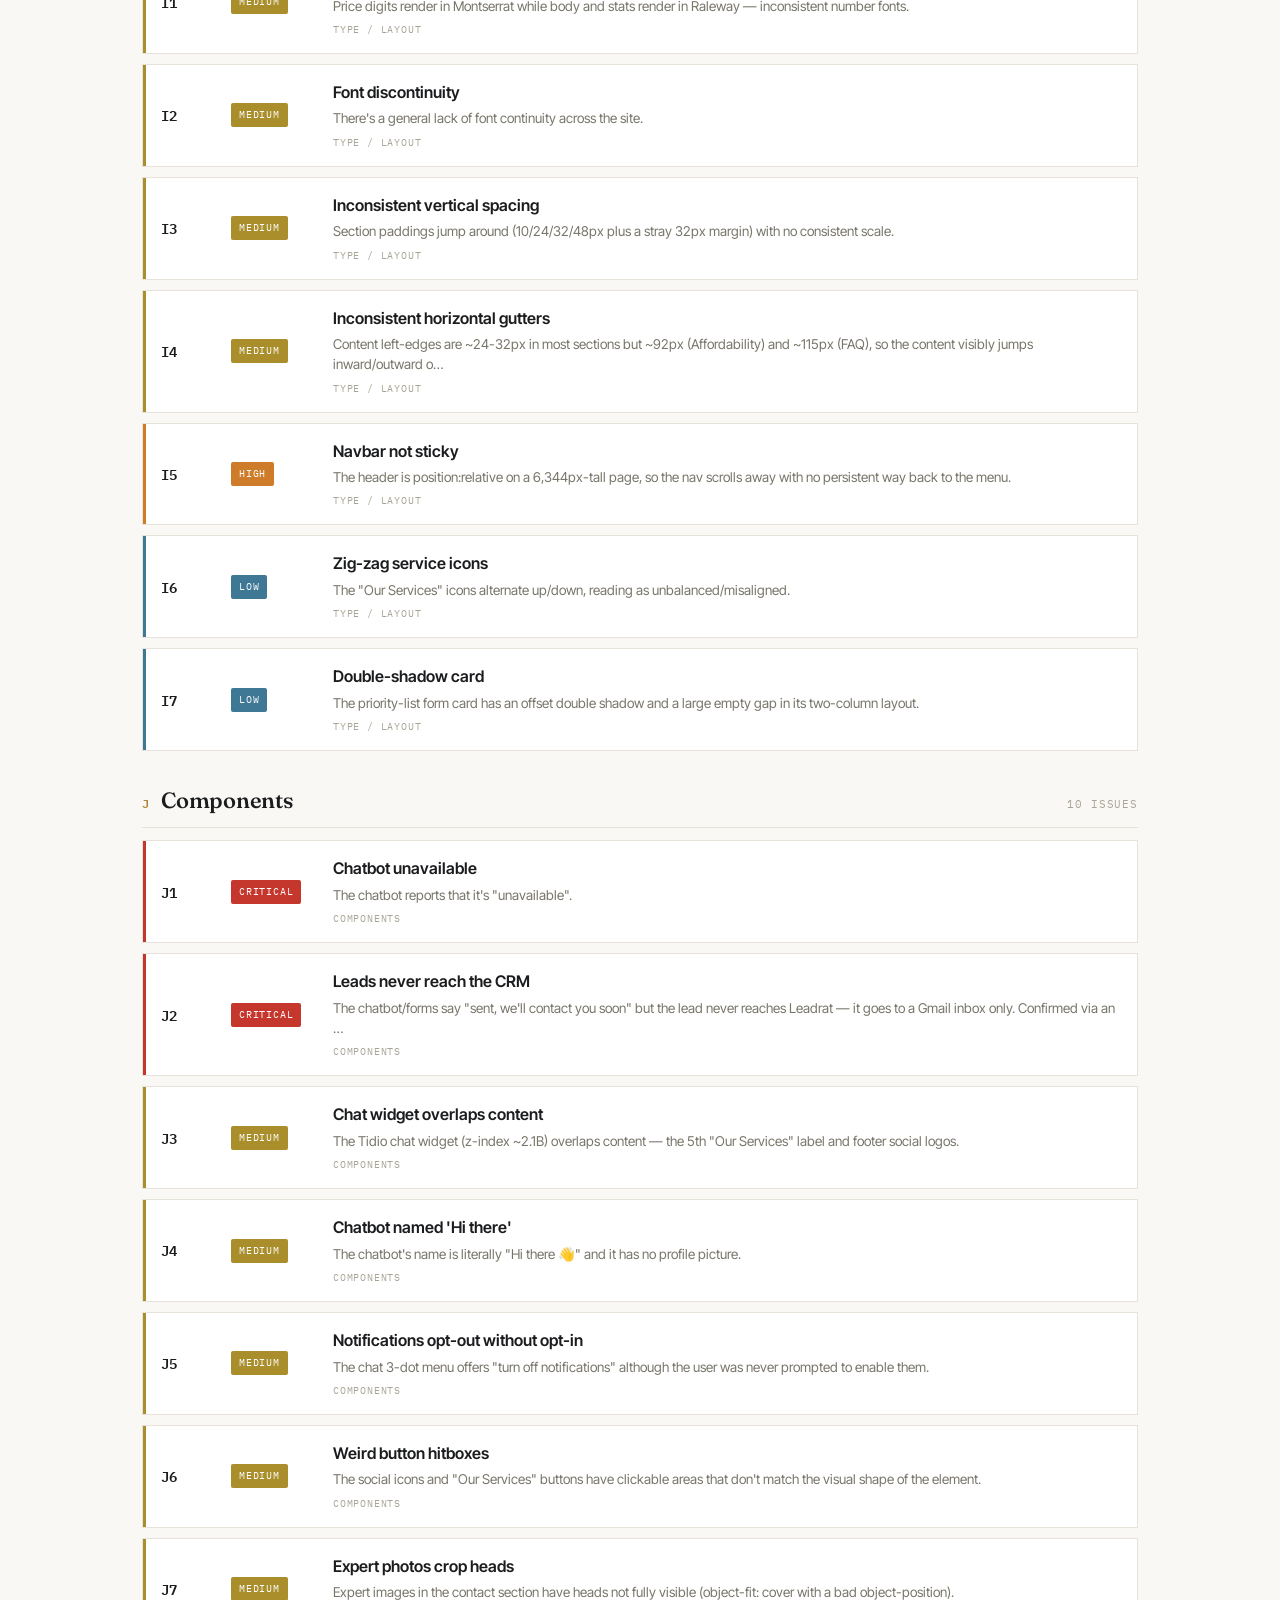
==== commit 756bcfc6: "Restructure: comparisons beside each issue, by area Replaced the bottom benchmark section with per-a" ====
--- a/sop main/report.html
+++ b/sop main/report.html
@@ -153,6 +153,32 @@
 .lrow .lcat{font-family:var(--mono);font-size:10px;color:var(--faint);text-transform:uppercase;letter-spacing:.08em;margin-top:6px}
 .lrow.hide{display:none}
 
+/* ---------- area headers + comparison (issue vs best-in-class) ---------- */
+.cathead{display:flex;align-items:baseline;gap:12px;margin:22px 0 2px;padding-bottom:9px;border-bottom:1px solid var(--line)}
+.cathead .cl{font-family:var(--mono);font-size:12px;font-weight:600;color:var(--gold)}
+.cathead h3{font-family:var(--serif);font-weight:560;font-size:22px;margin:0;letter-spacing:-.01em}
+.cathead .ct{margin-left:auto;font-family:var(--mono);font-size:10.5px;color:var(--faint);text-transform:uppercase;letter-spacing:.08em}
+.cmp{border:1px solid var(--ink);background:var(--panel);margin:0}
+.cmp .ch{display:flex;align-items:center;gap:10px;padding:10px 15px;border-bottom:1px solid var(--line-2);background:var(--panel-2)}
+.cmp .ch .t{font-family:var(--serif);font-size:16px;font-weight:560}
+.cmp .ch .tag{font-family:var(--mono);font-size:9px;letter-spacing:.14em;text-transform:uppercase;color:var(--gold);border:1px solid var(--line);padding:3px 7px}
+.cmp .cols{display:grid;grid-template-columns:1fr 1fr}
+.cmp .cl2{padding:14px 16px}
+.cmp .cl2.ours{border-right:1px solid var(--line-2)}
+.cmp .cl2 .lab{font-family:var(--mono);font-size:10px;letter-spacing:.1em;text-transform:uppercase;margin-bottom:9px;display:flex;align-items:center;gap:7px}
+.cmp .cl2 .lab .mk{width:9px;height:9px;border-radius:50%}
+.cmp .cl2.ours .lab{color:var(--crit)}.cmp .cl2.ours .lab .mk{background:var(--crit)}
+.cmp .cl2.good .lab{color:#1f7a44}.cmp .cl2.good .lab .mk{background:#1f7a44}
+.cmp img{display:block;width:100%;height:auto;border:1px solid var(--line)}
+.cmp .cap{font-size:13px;color:var(--muted);margin-top:10px;line-height:1.55}
+.cmp .cap a,.cmp.note a{color:var(--gold);text-decoration:none;border-bottom:1px solid var(--line)}
+.cmp .cap a:hover,.cmp.note a:hover{border-color:var(--gold)}
+.cmp.note{display:flex;gap:10px;align-items:baseline;flex-wrap:wrap;padding:12px 16px}
+.cmp.note .lab{font-family:var(--mono);font-size:10px;letter-spacing:.1em;text-transform:uppercase;color:#1f7a44;white-space:nowrap}
+.cmp.note .cap{margin-top:0}
+.drawer .dlink{display:inline-block;font-family:var(--mono);font-size:12px;color:var(--gold);text-decoration:none;border-bottom:1px solid var(--line)}
+@media(max-width:680px){.cmp .cols{grid-template-columns:1fr}.cmp .cl2.ours{border-right:none;border-bottom:1px solid var(--line-2)}}
+
 /* ---------- drawer ---------- */
 .scrim{position:fixed;inset:0;background:rgba(24,22,18,.4);backdrop-filter:blur(2px);opacity:0;pointer-events:none;transition:.22s;z-index:90}
 .scrim.open{opacity:1;pointer-events:auto}
@@ -292,70 +318,9 @@
 </div></section>
 
 <section class="sec"><div class="wrap">
-  <div class="sec-h reveal"><span class="no">02</span><h2>All findings</h2><p>Filter above; click a row for the issue &amp; the fix.</p></div>
+  <div class="sec-h reveal"><span class="no">02</span><h2>Findings &amp; comparisons</h2><p>Grouped by area — each area sets our issue beside a best-in-class example. Filter by severity above; click any row for the fix.</p></div>
   <div class="ledger" id="ledger"></div>
   <p id="empty" style="display:none;text-align:center;padding:30px;font-family:var(--mono);color:var(--muted)">No entries match.</p>
-</div></section>
-
-<section class="sec"><div class="wrap">
-  <div class="sec-h reveal"><span class="no">03</span><h2>Benchmark — what good looks like</h2><p>Best-in-class patterns from live competitor sites, mapped to the Silver Oak gaps they fix. Click a site to open the actual reference page.</p></div>
-  <style>
-    .bench{display:grid;grid-template-columns:1fr 1fr;gap:0;border:1px solid var(--ink);border-bottom:none}
-    .bench .bx{padding:22px 22px;border-bottom:1px solid var(--ink);border-right:1px solid var(--line-2)}
-    .bench .bx:nth-child(even){border-right:none}
-    .bench .area{font-family:var(--serif);font-size:20px;font-weight:560;line-height:1.15}
-    .bench .refs{font-family:var(--mono);font-size:10.5px;letter-spacing:.08em;text-transform:uppercase;color:var(--muted);margin:8px 0 12px}
-    .bench .good{font-size:14.5px;color:var(--ink);margin:0 0 14px}
-    .bench .shot{display:block;width:100%;height:auto;border:1px solid var(--line);margin:2px 0 13px}
-    .bench .lk{display:flex;flex-direction:column;gap:5px}
-    .bench .lk a{font-family:var(--mono);font-size:12px;color:var(--gold);text-decoration:none;border-bottom:1px solid var(--line);padding-bottom:2px;width:fit-content}
-    .bench .lk a:hover{border-color:var(--gold)}
-    @media(max-width:680px){.bench{grid-template-columns:1fr}.bench .bx{border-right:none}}
-  </style>
-  <div class="bench">
-    <div class="bx">
-      <div class="area">Hero with a visible search CTA</div>
-      <img class="shot" src="assets/ref-pf-hero.jpg" alt="Property Finder homepage hero with search bar" loading="lazy">
-      <div class="refs">fixes A1 · A2 · A3 — blank hero, baked-in text, no CTA</div>
-      <p class="good">The search bar <em>is</em> the hero — front-and-centre on load with a clear Buy/Rent toggle and one dominant CTA. Real text, instant paint, no heavy video.</p>
-      <div class="lk"><a href="https://www.propertyfinder.ae/" target="_blank" rel="noopener">propertyfinder.ae →</a><a href="https://www.rightmove.co.uk/" target="_blank" rel="noopener">rightmove.co.uk →</a></div>
-    </div>
-    <div class="bx">
-      <div class="area">Combinable, sortable filters</div>
-      <img class="shot" src="assets/ref-pf-filters.jpg" alt="Property Finder combinable filter toolbar" loading="lazy">
-      <div class="refs">fixes B1 · B2 · B3 · B4 — can't combine type+location, no sort</div>
-      <p class="good">Location + type + price + beds/baths stay visible and combinable in one persistent toolbar, with the active filters encoded in a clean, shareable URL.</p>
-      <div class="lk"><a href="https://www.propertyfinder.ae/en/buy/dubai/apartments-for-sale-dubai-marina.html" target="_blank" rel="noopener">propertyfinder.ae — Dubai Marina search →</a></div>
-    </div>
-    <div class="bx">
-      <div class="area">Mortgage / affordability calculator</div>
-      <img class="shot" src="assets/ref-mortgage-calc.jpg" alt="Mortgage Finder calculator with typeable inputs and live result" loading="lazy">
-      <div class="refs">fixes F1–F7 — untypeable rate, 0.1 steps, dead arrows</div>
-      <p class="good">Every field is directly typeable <em>and</em> has a slider, with sensible min/max bounds (1–25 yr term, 1–10% rate) and a result that recalculates instantly.</p>
-      <div class="lk"><a href="https://www.mortgagefinder.ae/en/calculator" target="_blank" rel="noopener">mortgagefinder.ae/calculator →</a><a href="https://www.zillow.com/mortgage-calculator/house-affordability/" target="_blank" rel="noopener">zillow.com affordability →</a></div>
-    </div>
-    <div class="bx">
-      <div class="area">Property detail page</div>
-      <img class="shot" src="assets/ref-bayut-detail.jpg" alt="Bayut property detail page with gallery, price and specs" loading="lazy">
-      <div class="refs">fixes C1 · I1 · H5 · H6 — squished gallery, price font, junk subtext</div>
-      <p class="good">A large, correctly-proportioned gallery, a prominent price, scannable beds/baths/area specs, and an explicit structured payment plan (down payment → milestones → handover).</p>
-      <div class="lk"><a href="https://www.bayut.com/for-sale/property/dubai/" target="_blank" rel="noopener">bayut.com — open any listing →</a><a href="https://www.emaar.com/en/" target="_blank" rel="noopener">emaar.com off-plan →</a></div>
-    </div>
-    <div class="bx">
-      <div class="area">Trustworthy price on cards</div>
-      <img class="shot" src="assets/ref-bayut-cards.jpg" alt="Bayut listing cards with price and TruCheck validated badge" loading="lazy">
-      <div class="refs">fixes D1–D3 — price errors, no trust cue on cards</div>
-      <p class="good">Bayut shows the price next to a "TruCheck — validated on [date]" badge tying the price to a verification date; Rightmove honestly labels "Guide Price / POA / Offers Over" so a card never overstates certainty.</p>
-      <div class="lk"><a href="https://www.bayut.com/for-sale/property/dubai/" target="_blank" rel="noopener">bayut.com — TruCheck cards →</a><a href="https://www.rightmove.co.uk/" target="_blank" rel="noopener">rightmove.co.uk →</a></div>
-    </div>
-    <div class="bx">
-      <div class="area">Mobile homepage</div>
-      <div class="refs">fixes M1 · M2 · M3 · M4 — tiny tap targets &amp; 5–6px fonts</div>
-      <p class="good">Single-column hero with a large legible search field, thumb-reachable controls, properly sized tap targets, and no horizontal scroll.</p>
-      <div class="lk"><a href="https://www.bayut.com/" target="_blank" rel="noopener">bayut.com (view at ~390px) →</a><a href="https://www.zillow.com/" target="_blank" rel="noopener">zillow.com →</a></div>
-    </div>
-  </div>
-  <p class="exnote">Real screenshots of the reference sites; click any link to open the live page. (Zillow &amp; Emaar are linked rather than shown — they block automated capture. The mobile row is link-only.)</p>
 </div></section>
 
 <footer class="foot"><div class="wrap">Silver Oak — website audit · prepared by Claude · Jun 2026<br>Companion docs: <b>DETAILED_AUDIT · MASTER_FINDINGS · PRICE_VERIFICATION · DEEPER_ANALYSIS · SECURITY_REVIEW</b></div></footer>
@@ -367,6 +332,7 @@
   <div class="meta" id="dMeta"></div>
   <div class="blk"><div class="h">The problem</div><p id="dDesc"></p></div>
   <div class="blk"><div class="h">The fix</div><div class="fix"><p id="dFix"></p></div></div>
+  <div class="blk" id="dBenchBlk" style="display:none"><div class="h">What good looks like</div><div id="dBench"></div></div>
 </aside>
 
 <script>
@@ -467,22 +433,46 @@
 {id:"M5",sev:"low",t:"No horizontal overflow (good)",d:`Verified good: at 390px the document scroll width is 380px — no horizontal scroll/overflow on mobile.`,f:`No action needed.`}
 ];
 const FM=Object.fromEntries(F.map(x=>[x.id,x]));
+const BENCH={
+ A:[{t:"Hero & search bar",ours:"assets/ours-hero.jpg",ref:"assets/ref-pf-hero.jpg",site:"Property Finder",url:"https://www.propertyfinder.ae/",good:`The search bar <em>is</em> the hero — front-and-centre on load with a Buy/Rent toggle and one clear CTA. Real HTML text, instant paint, no heavy video.`}],
+ B:[{t:"Filters & sorting",ours:"assets/ours-search.jpg",ref:"assets/ref-pf-filters.jpg",site:"Property Finder",url:"https://www.propertyfinder.ae/en/buy/dubai/apartments-for-sale-dubai-marina.html",good:`Location, type, price and beds/baths stay visible and combinable in one toolbar — with sorting, and no value pre-filled into the price box.`}],
+ C:[
+  {t:"Listing cards",ours:"assets/ours-cards.jpg",ref:"assets/ref-bayut-cards.jpg",site:"Bayut",url:"https://www.bayut.com/for-sale/property/dubai/",good:`Bold AED price beside a TruCheck "validated on [date]" badge, correctly-proportioned images, and contact actions held back to the detail view — not repeated on every card.`},
+  {t:"Property detail page",ours:"assets/ours-detail.jpg",ref:"assets/ref-bayut-detail.jpg",site:"Bayut",url:"https://www.bayut.com/for-sale/property/dubai/",good:`A large, correctly-proportioned gallery, a prominent price in one number font, scannable beds/baths/area specs, and a clean structured payment plan — no duplicated "ROI up to…" caption.`}
+ ],
+ F:[{t:"Mortgage calculator",ours:"assets/ours-calc.jpg",ref:"assets/ref-mortgage-calc.jpg",site:"Mortgage Finder",url:"https://www.mortgagefinder.ae/en/calculator",good:`Every field is directly typeable <em>and</em> on a slider, with sensible bounds (1–25 yr, 1–10%) and a monthly figure that recalculates live — no dead +/− arrows.`}],
+ M:[{linkonly:true,good:`Single-column hero with a large legible search field, 44px tap targets and a 14px+ minimum font.`,links:[["bayut.com (≈390px)","https://www.bayut.com/"],["zillow.com","https://www.zillow.com/"]]}]
+};
+function cmpHTML(b){
+ if(b.linkonly){const ls=(b.links||[]).map(l=>`<a href="${l[1]}" target="_blank" rel="noopener">${l[0]} →</a>`).join(' · ');return `<div class="cmp note"><span class="lab">✓ Best-in-class</span><span class="cap">${b.good} ${ls}</span></div>`;}
+ return `<div class="cmp"><div class="ch"><span class="tag">Compare</span><span class="t">${b.t}</span></div><div class="cols"><div class="cl2 ours"><div class="lab"><span class="mk"></span>Silver Oak — the problem</div><img src="${b.ours}" alt="Silver Oak ${b.t}" loading="lazy"></div><div class="cl2 good"><div class="lab"><span class="mk"></span>Best-in-class — ${b.site}</div><img src="${b.ref}" alt="${b.site} ${b.t}" loading="lazy"><div class="cap">${b.good} <a href="${b.url}" target="_blank" rel="noopener">see it live →</a></div></div></div></div>`;
+}
 const active=new Set(["crit","high","med","low"]);let query="";
 const ledger=document.getElementById('ledger');
 function render(){
   ledger.innerHTML="";let n=0;
-  F.forEach(x=>{
-    const show=active.has(x.sev)&&(x.t+" "+x.d+" "+x.id+" "+CAT[x.id[0]]).toLowerCase().includes(query);
-    if(!show)return;n++;
-    const el=document.createElement('div');el.className="lrow";el.dataset.sev=x.sev;
-    el.innerHTML=`<span class="lid">${x.id}</span><span class="lsev">${SEVN[x.sev]}</span><div><h4>${x.t}</h4><p class="ld">${x.d.length>140?x.d.slice(0,138)+'…':x.d}</p><div class="lcat">${CAT[x.id[0]]}</div></div>`;
-    el.onclick=()=>openD(x.id);ledger.appendChild(el);
+  const cats=[...new Set(F.map(x=>x.id[0]))];
+  cats.forEach(cat=>{
+    const items=F.filter(x=>x.id[0]===cat&&active.has(x.sev)&&(x.t+" "+x.d+" "+x.id+" "+CAT[cat]).toLowerCase().includes(query));
+    if(!items.length)return;
+    const h=document.createElement('div');h.className="cathead";
+    h.innerHTML=`<span class="cl">${cat}</span><h3>${CAT[cat]}</h3><span class="ct">${items.length} issue${items.length>1?'s':''}</span>`;
+    ledger.appendChild(h);
+    if(BENCH[cat]){const w=document.createElement('div');w.innerHTML=BENCH[cat].map(cmpHTML).join('');while(w.firstChild)ledger.appendChild(w.firstChild);}
+    items.forEach(x=>{n++;
+      const el=document.createElement('div');el.className="lrow";el.dataset.sev=x.sev;
+      el.innerHTML=`<span class="lid">${x.id}</span><span class="lsev">${SEVN[x.sev]}</span><div><h4>${x.t}</h4><p class="ld">${x.d.length>140?x.d.slice(0,138)+'…':x.d}</p><div class="lcat">${CAT[x.id[0]]}${BENCH[x.id[0]]?' · has comparison':''}</div></div>`;
+      el.onclick=()=>openD(x.id);ledger.appendChild(el);
+    });
   });
   document.getElementById('empty').style.display=n?"none":"block";
   document.querySelectorAll('.pin').forEach(p=>{const x=FM[p.dataset.fid];p.classList.toggle('hide',!(x&&active.has(x.sev)&&(x.t+" "+x.d).toLowerCase().includes(query)));});
 }
 const scrim=document.getElementById('scrim'),drawer=document.getElementById('drawer');
-function openD(id){const x=FM[id];if(!x)return;document.getElementById('dId').textContent=id+" · "+CAT[id[0]];document.getElementById('dTitle').textContent=x.t;document.getElementById('dMeta').innerHTML=`<span class="badge ${x.sev}">${SEVN[x.sev]}</span>`;document.getElementById('dDesc').textContent=x.d;document.getElementById('dFix').textContent=x.f;scrim.classList.add('open');drawer.classList.add('open');}
+function openD(id){const x=FM[id];if(!x)return;document.getElementById('dId').textContent=id+" · "+CAT[id[0]];document.getElementById('dTitle').textContent=x.t;document.getElementById('dMeta').innerHTML=`<span class="badge ${x.sev}">${SEVN[x.sev]}</span>`;document.getElementById('dDesc').textContent=x.d;document.getElementById('dFix').textContent=x.f;
+  const bk=BENCH[id[0]],blk=document.getElementById('dBenchBlk');
+  if(bk){const b=bk.find(z=>!z.linkonly)||bk[0];document.getElementById('dBench').innerHTML=b.linkonly?`<p style="margin:0 0 9px;font-size:14px;line-height:1.55">${b.good}</p>`+(b.links||[]).map(l=>`<a class="dlink" href="${l[1]}" target="_blank" rel="noopener" style="margin-right:12px">${l[0]} →</a>`).join(''):`<img src="${b.ref}" alt="${b.site}" style="display:block;width:100%;border:1px solid var(--line)"><p style="margin:9px 0 6px;font-size:13.5px;color:var(--muted);line-height:1.55">${b.good}</p><a class="dlink" href="${b.url}" target="_blank" rel="noopener">${b.site} — see it live →</a>`;blk.style.display="";}else blk.style.display="none";
+  scrim.classList.add('open');drawer.classList.add('open');}
 function closeD(){scrim.classList.remove('open');drawer.classList.remove('open');}
 scrim.onclick=closeD;document.getElementById('closeD').onclick=closeD;document.addEventListener('keydown',e=>{if(e.key==="Escape")closeD();});
 document.querySelectorAll('.pin').forEach(p=>p.onclick=()=>openD(p.dataset.fid));
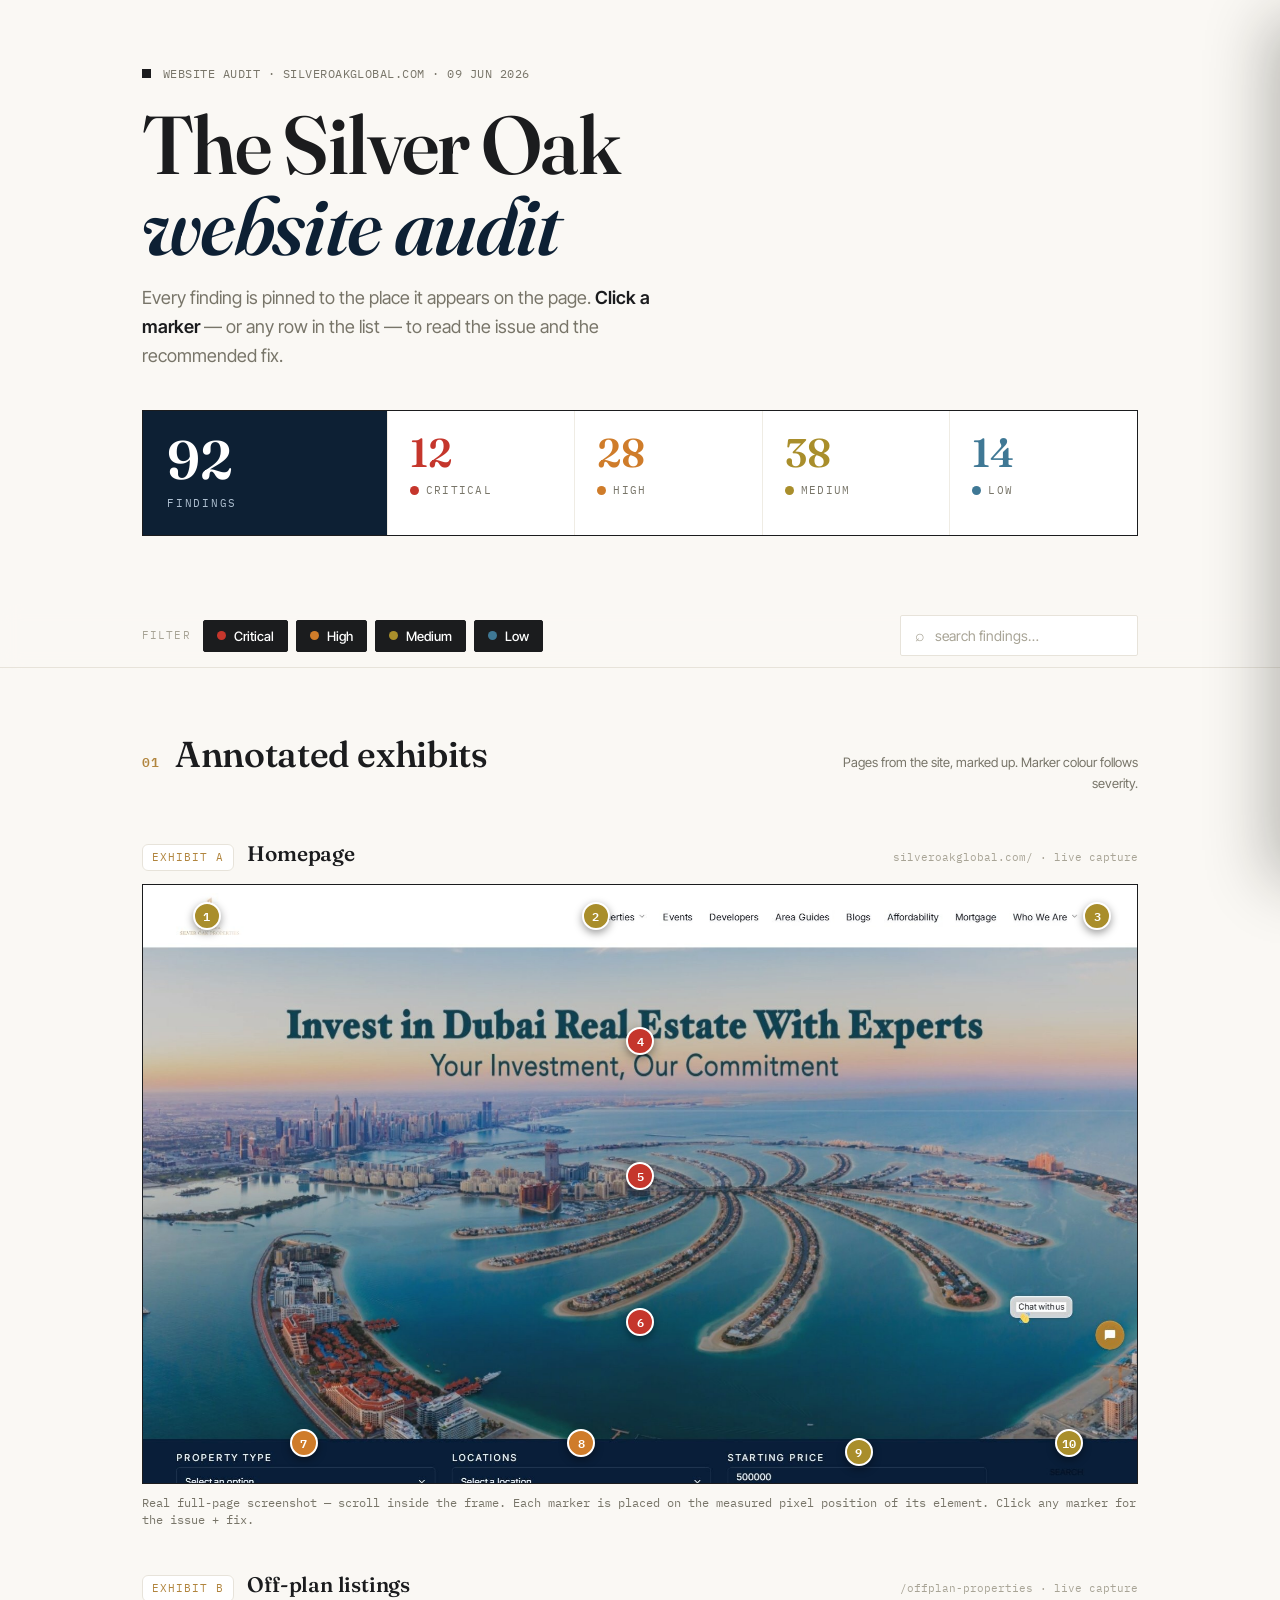
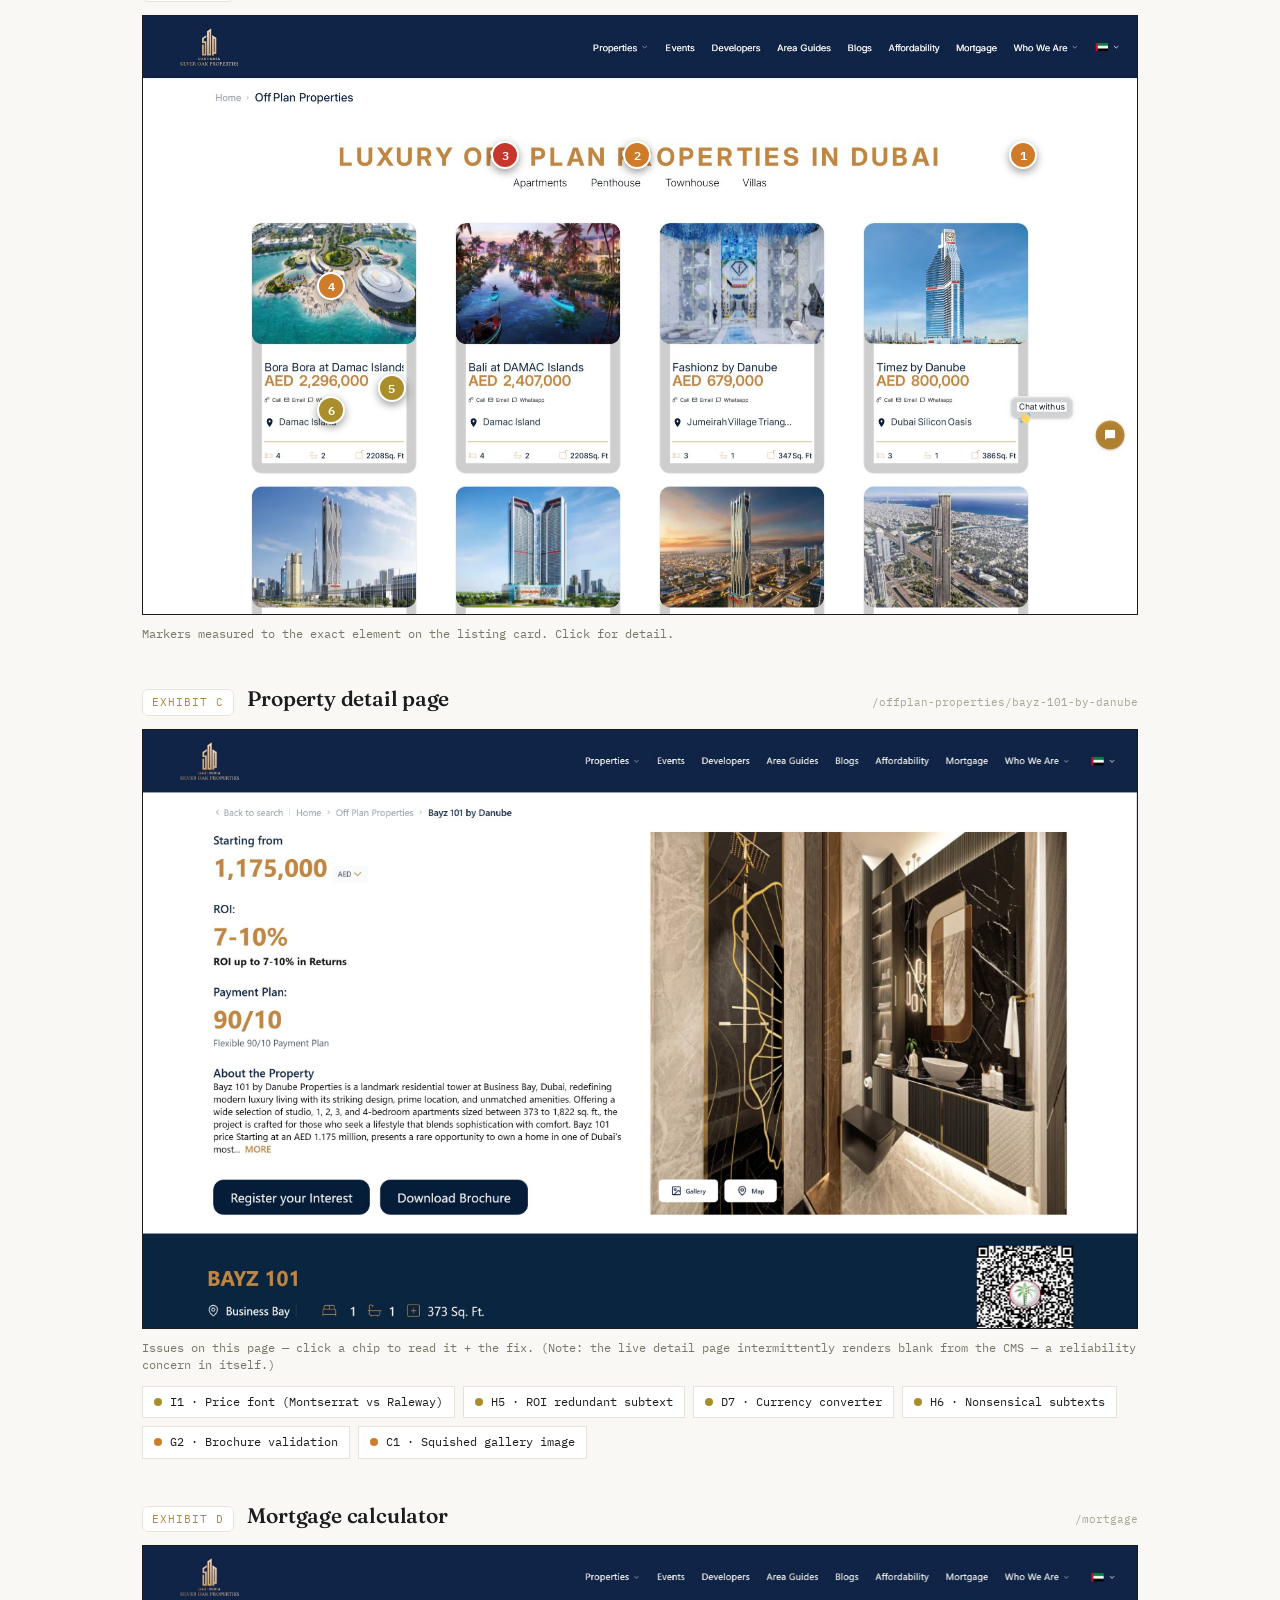
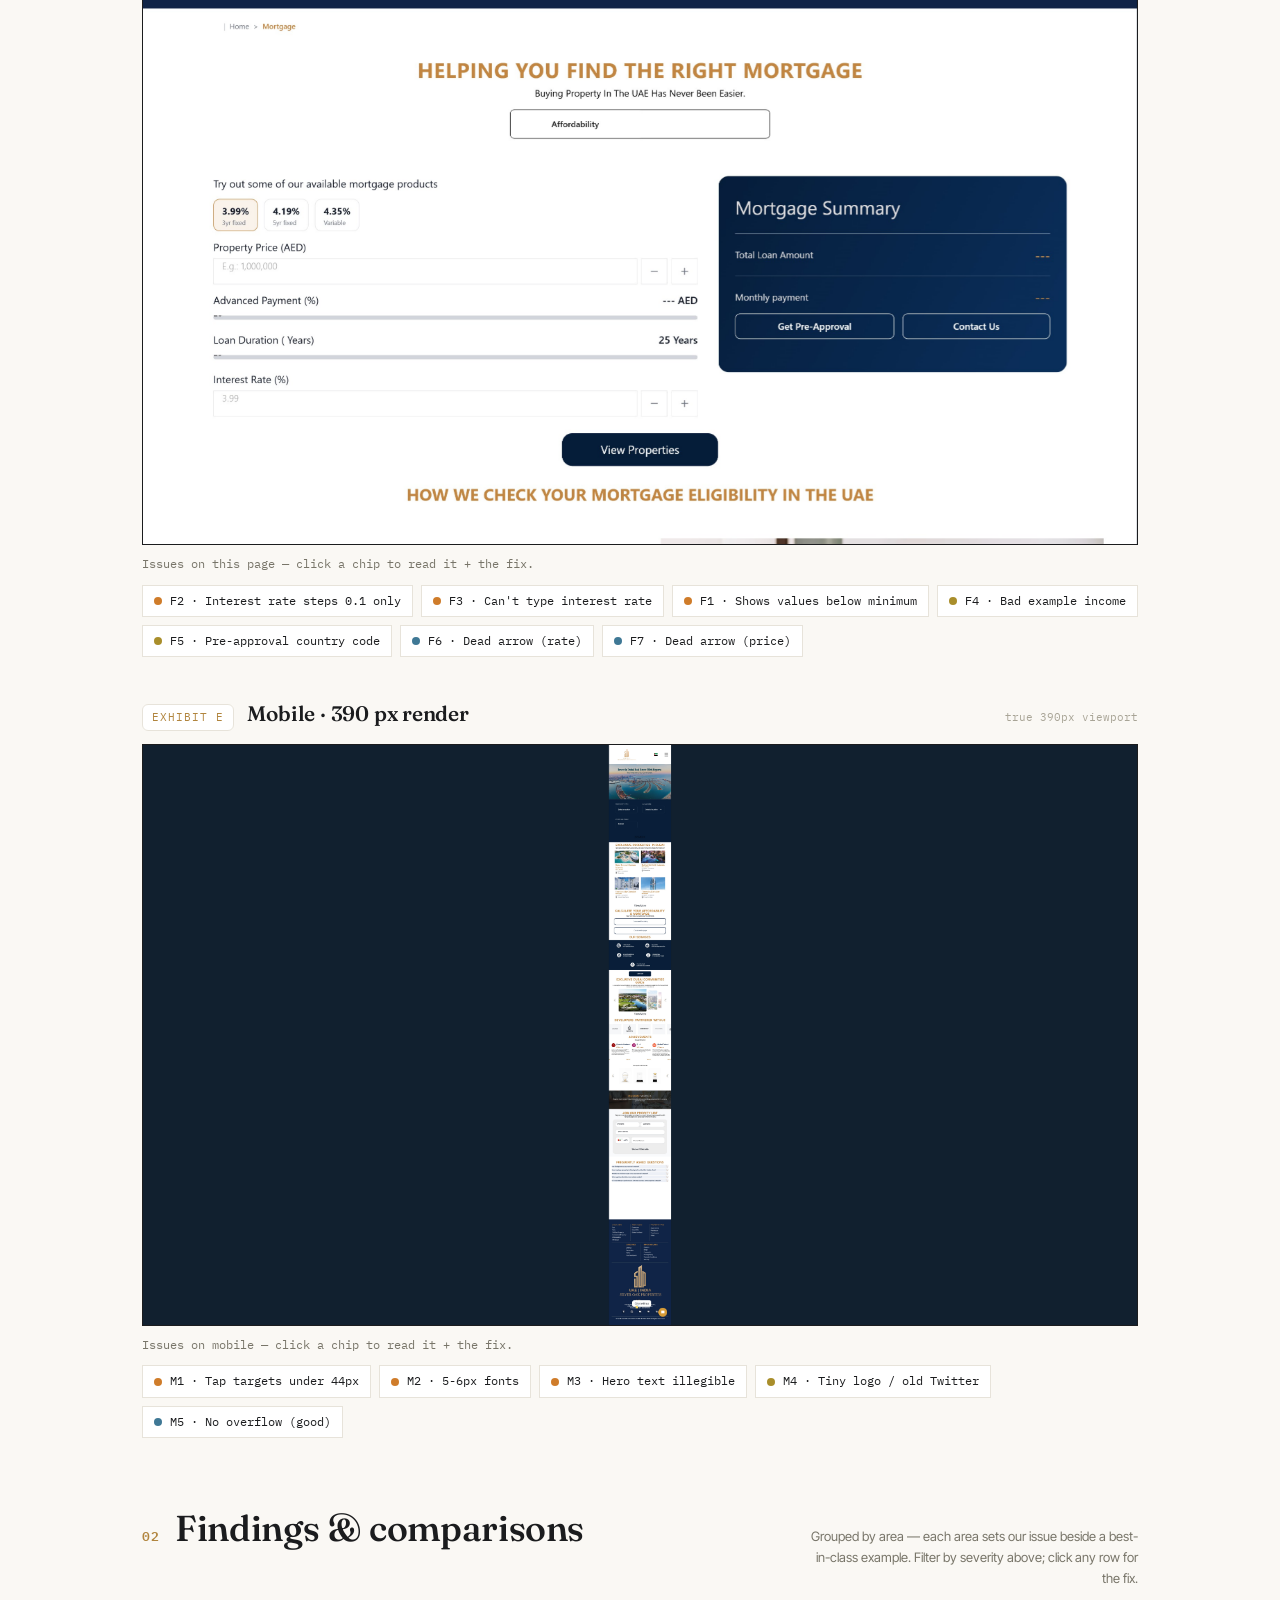
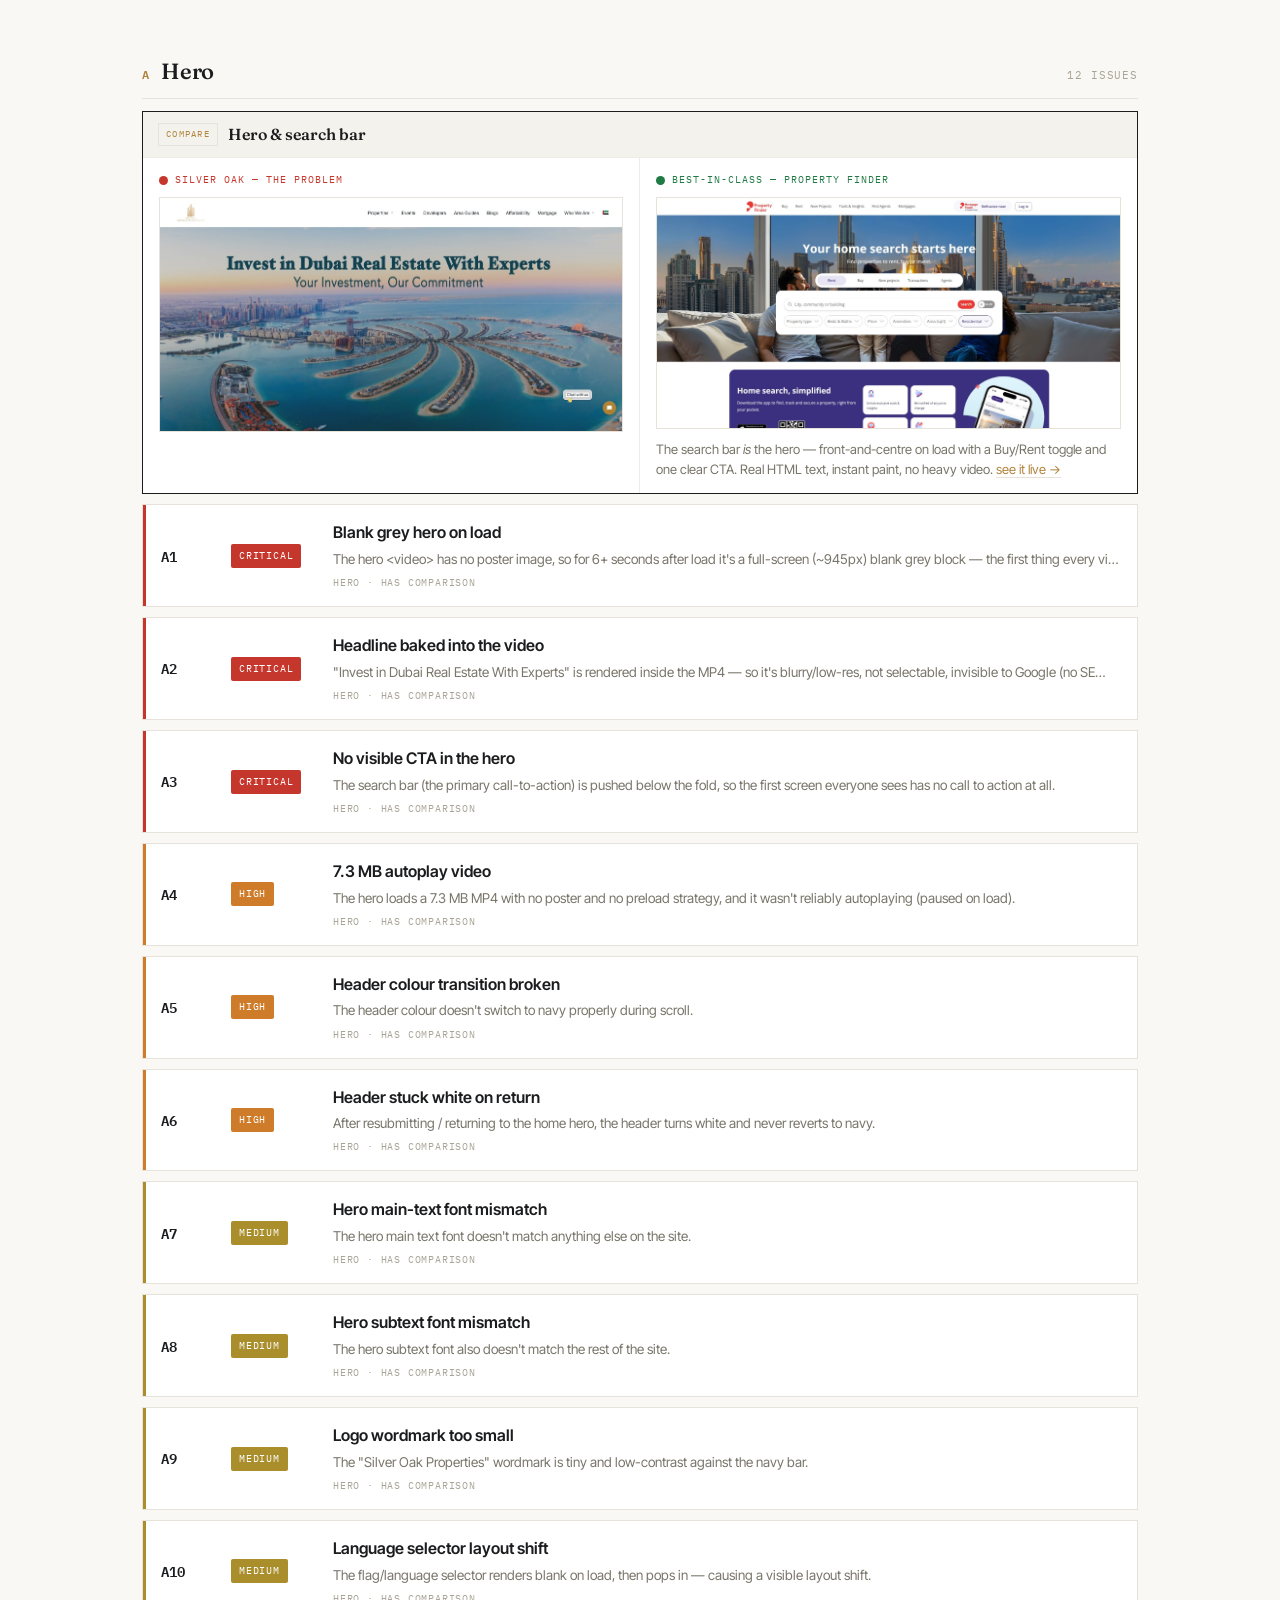
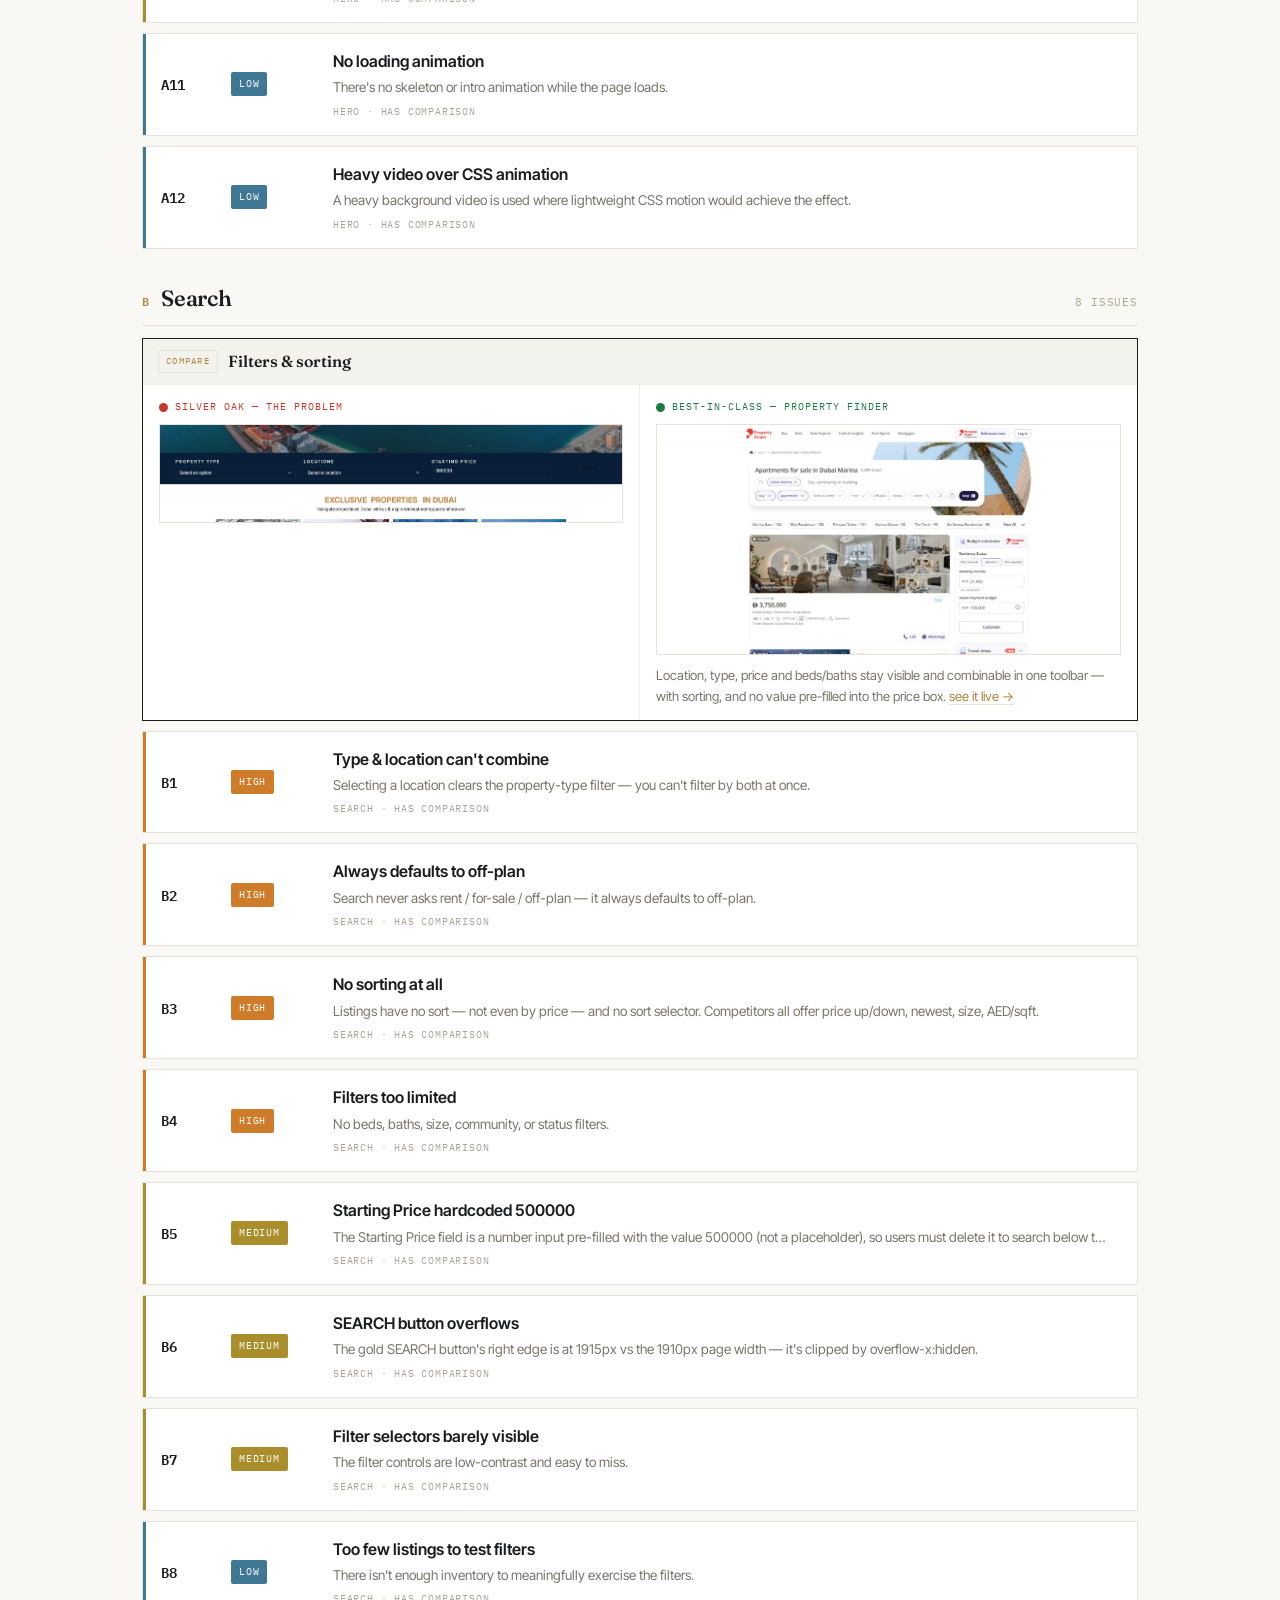
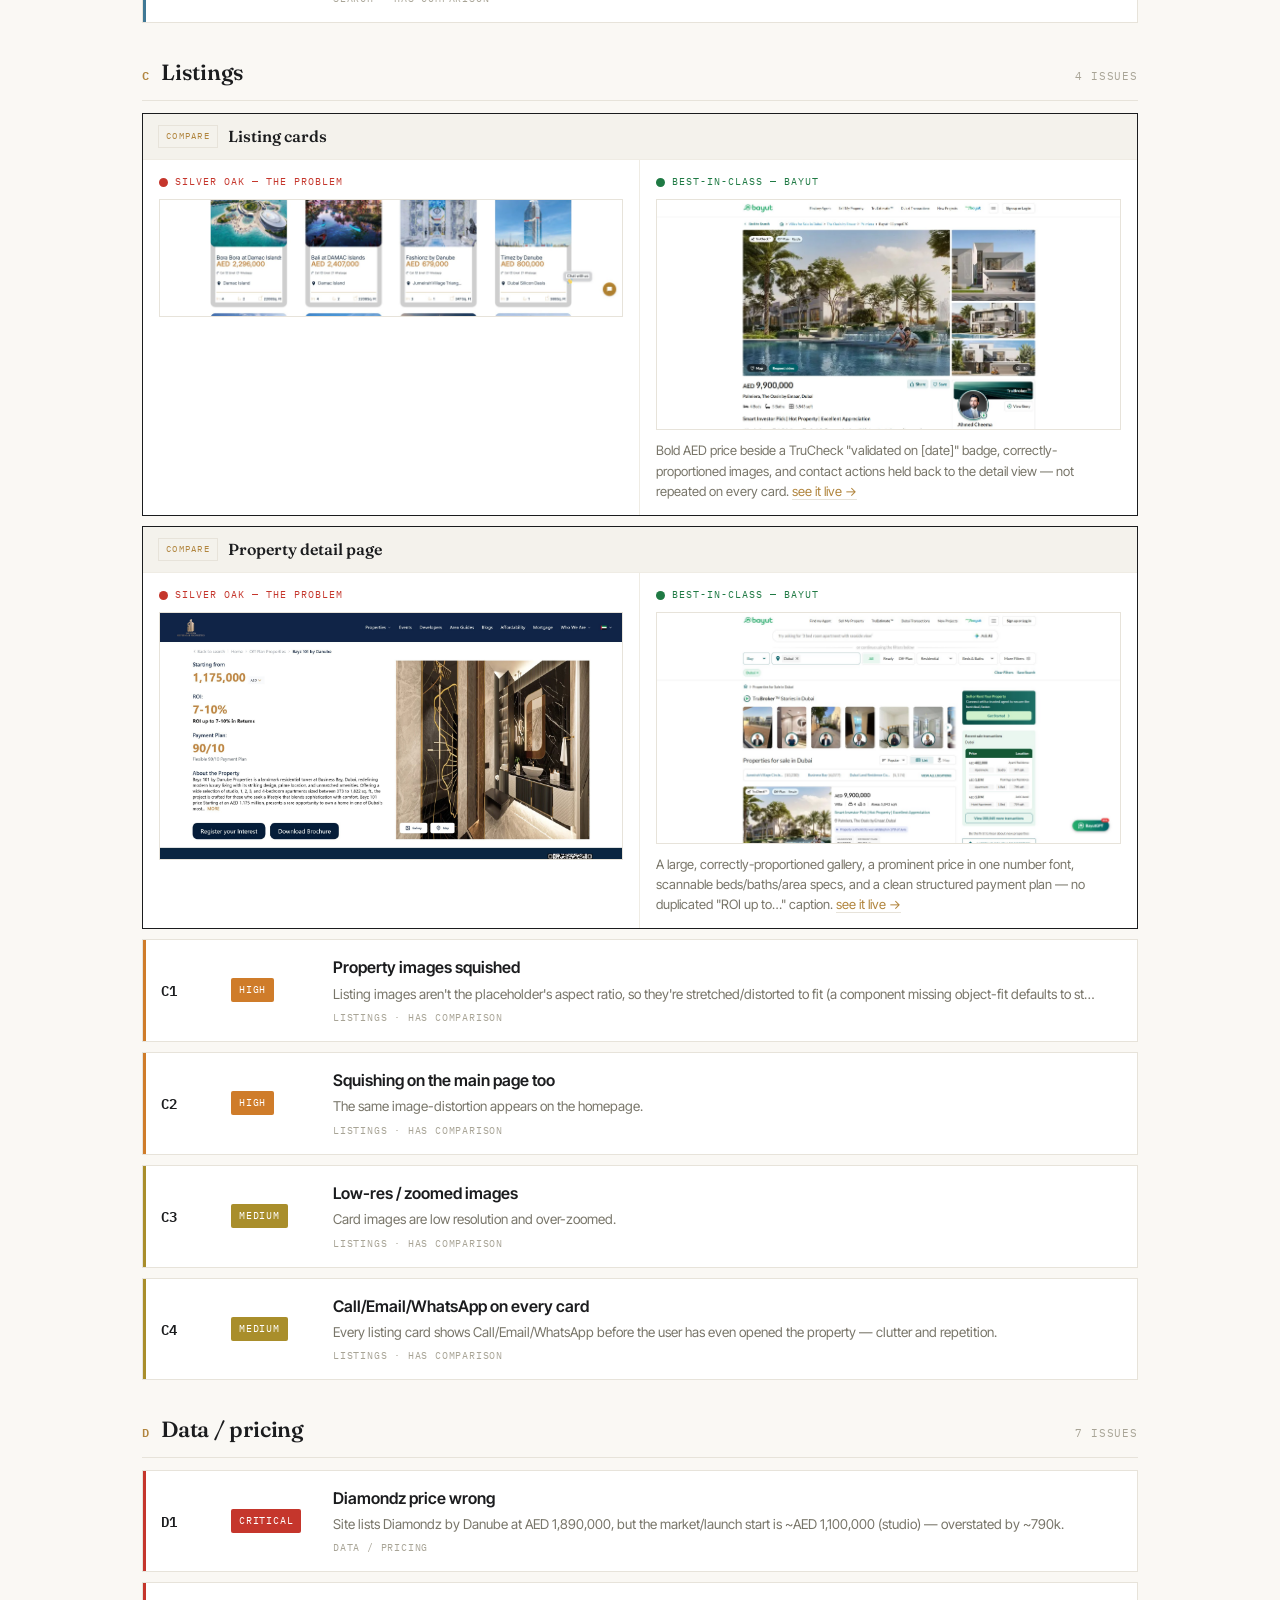
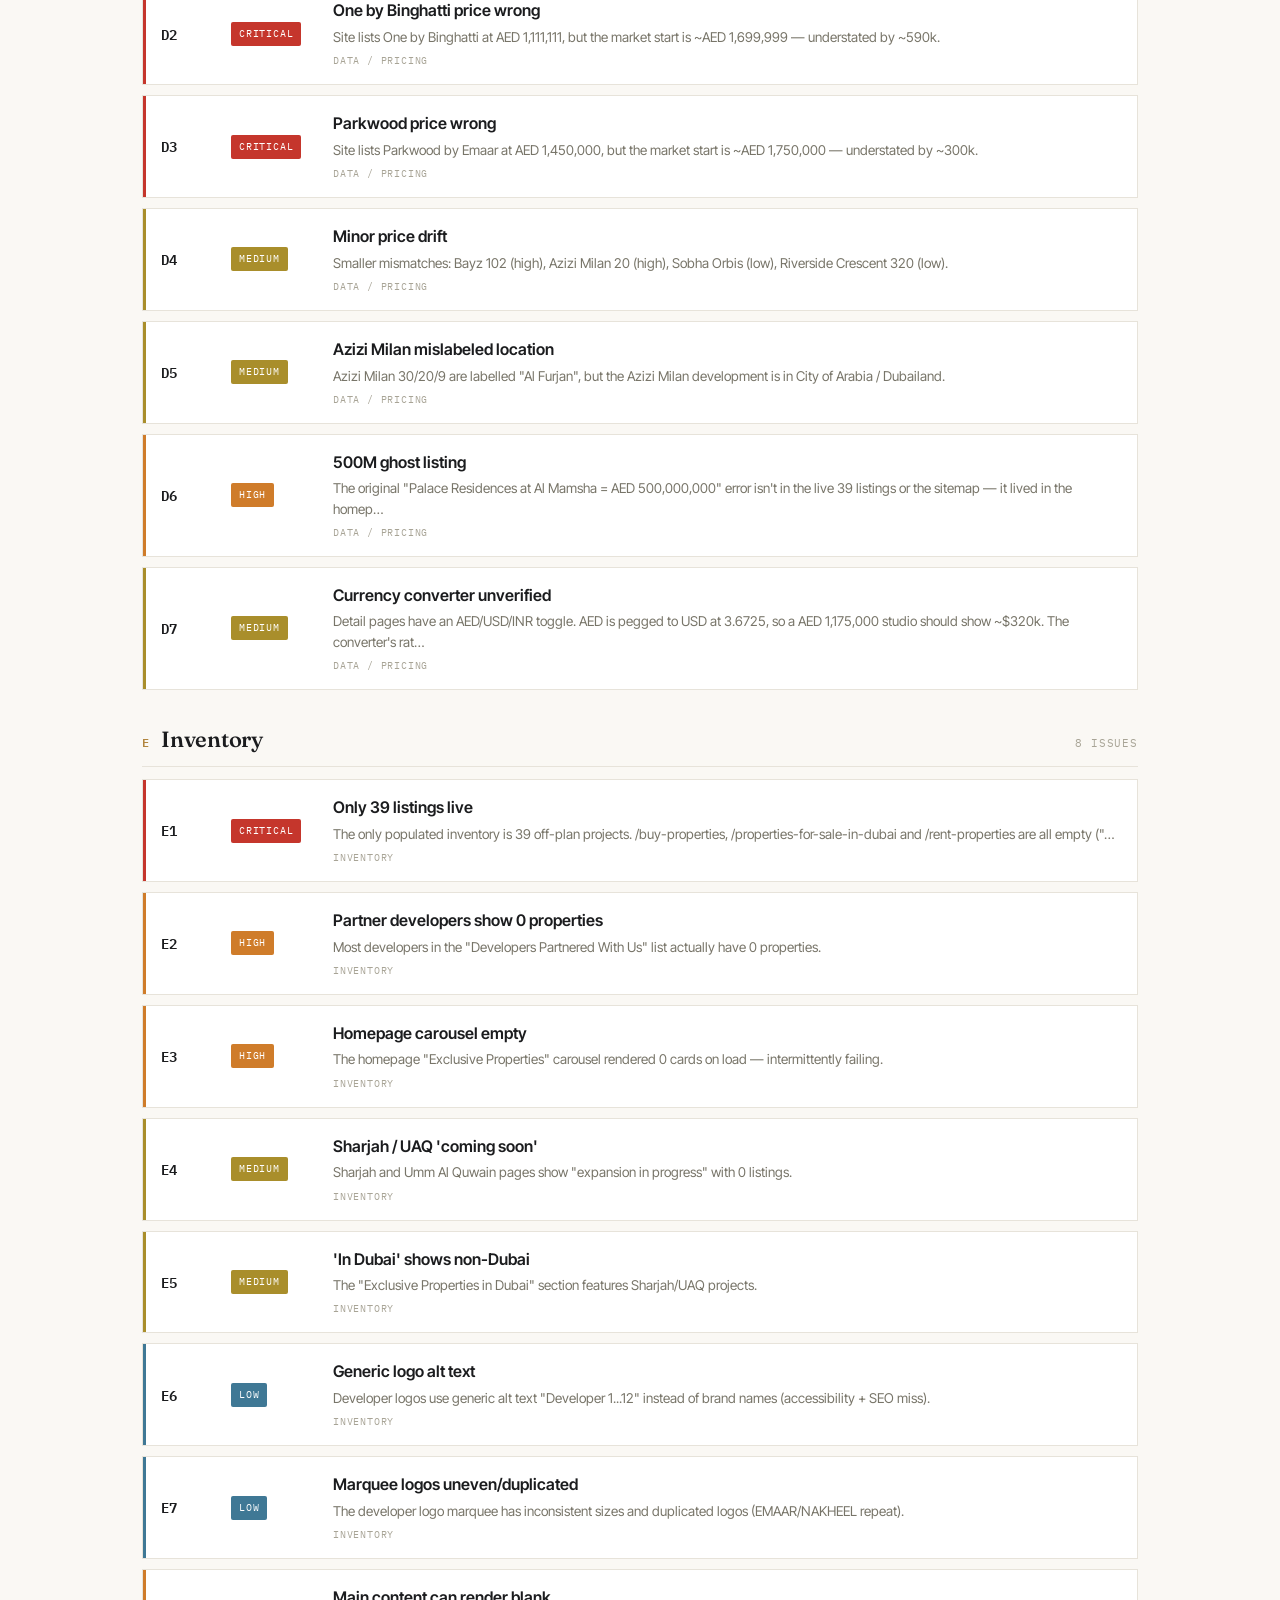
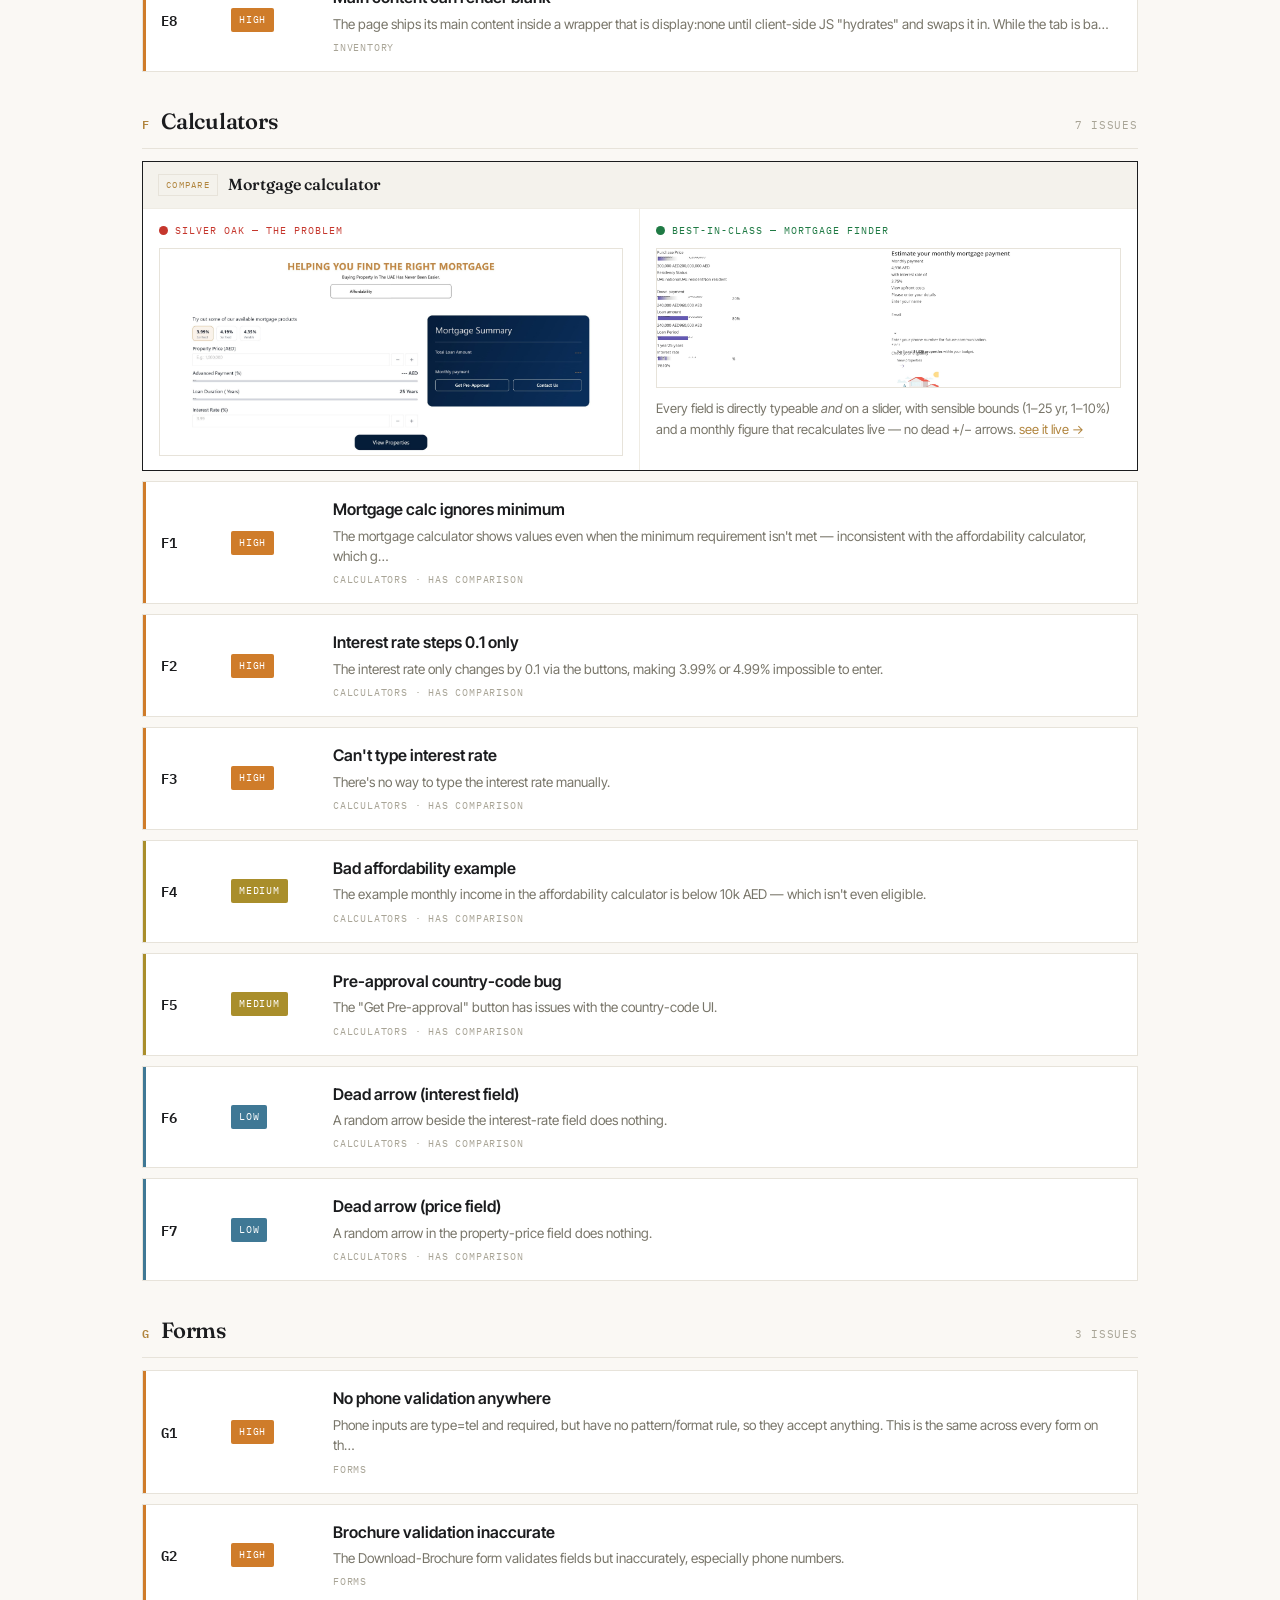
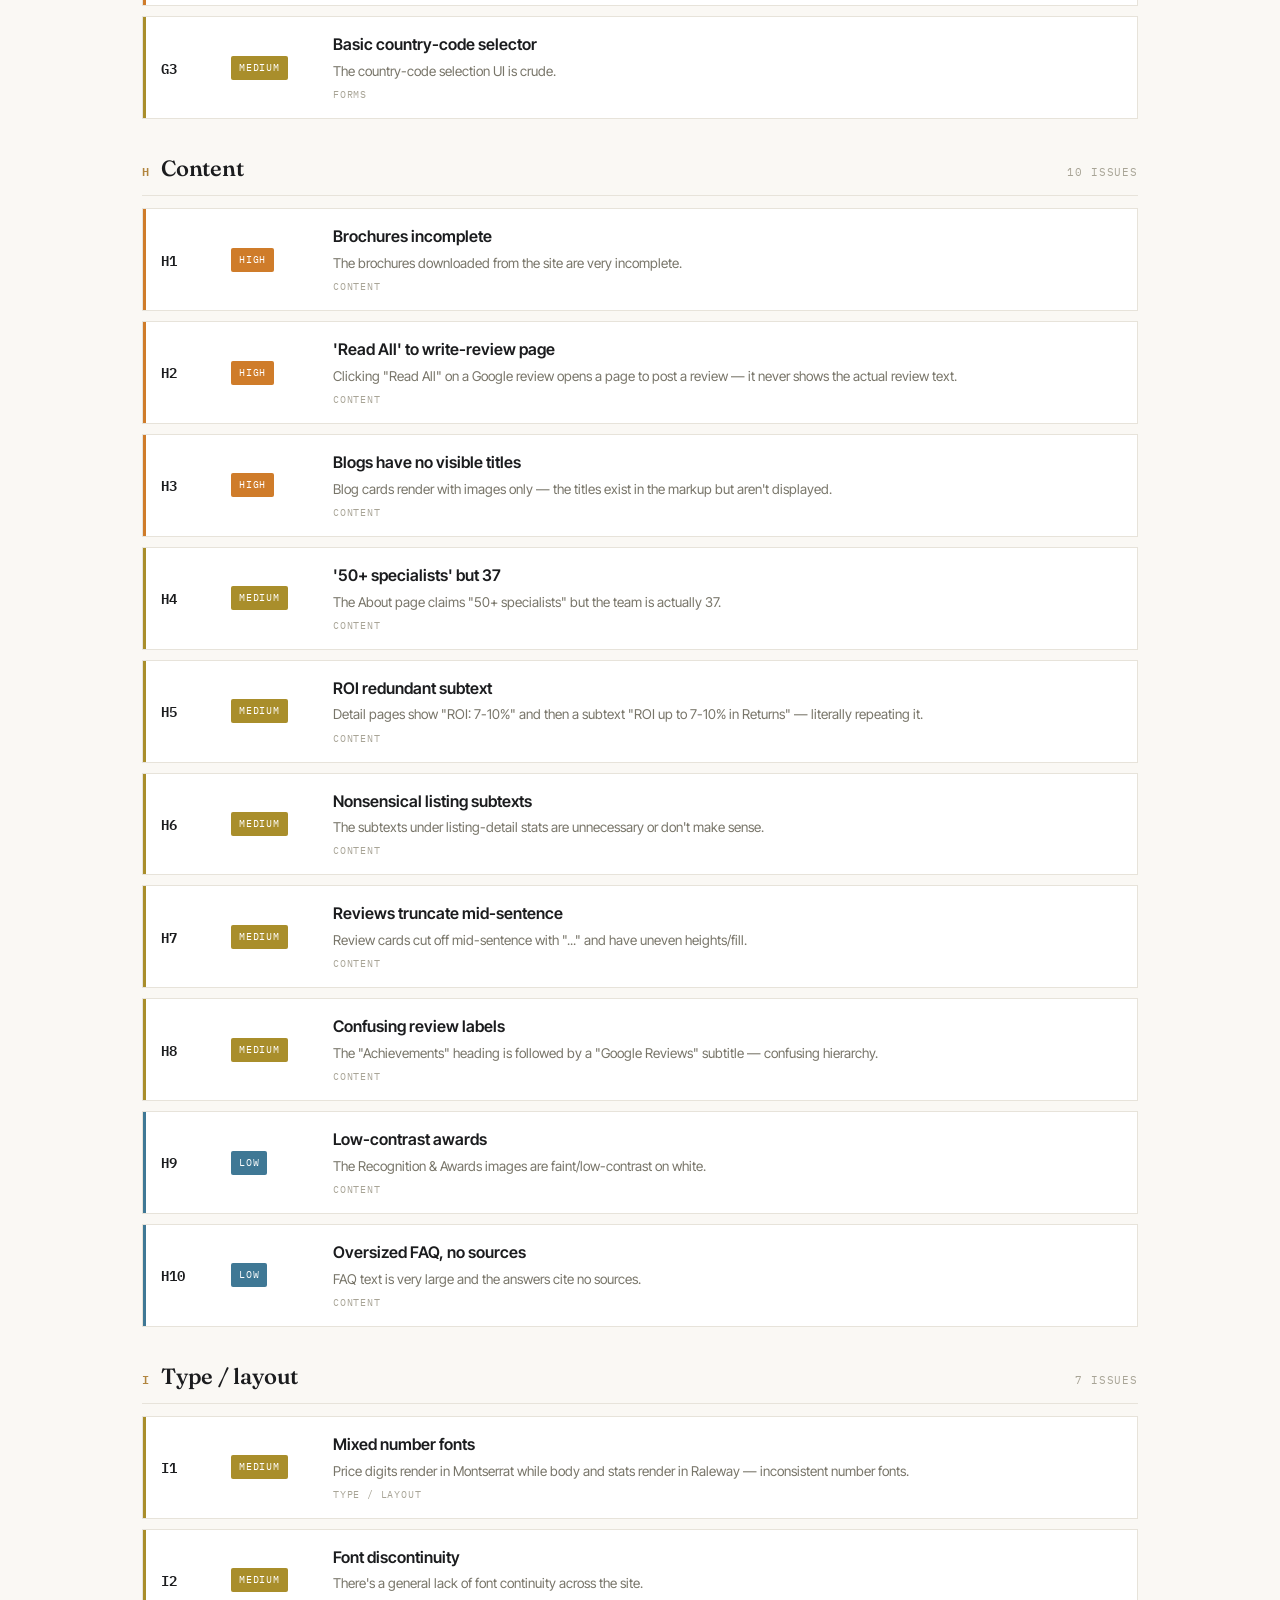
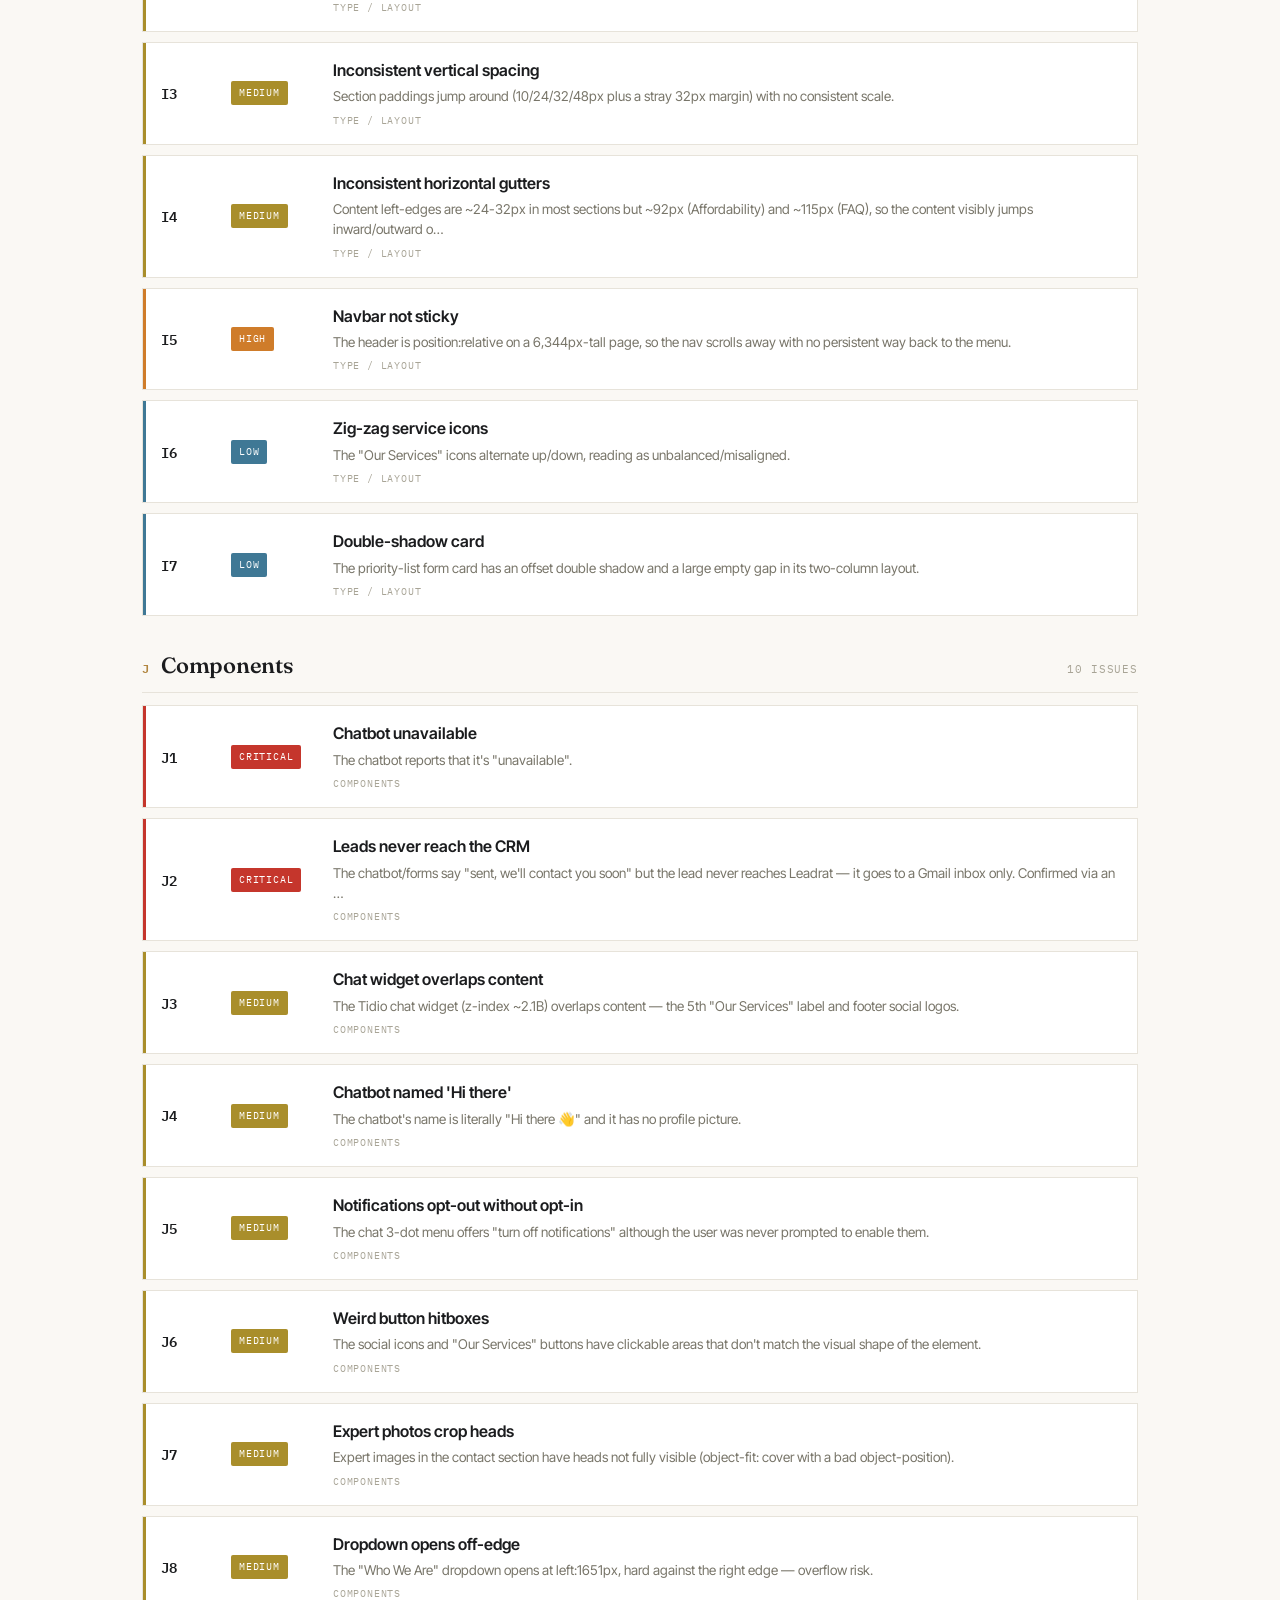
==== commit 744d17ba: "Escape HTML in finding rows (fix A1 empty row from literal <video>) Co-Authored-By: Claude Opus 4.8 " ====
--- a/sop main/report.html
+++ b/sop main/report.html
@@ -448,6 +448,7 @@
  return `<div class="cmp"><div class="ch"><span class="tag">Compare</span><span class="t">${b.t}</span></div><div class="cols"><div class="cl2 ours"><div class="lab"><span class="mk"></span>Silver Oak — the problem</div><img src="${b.ours}" alt="Silver Oak ${b.t}" loading="lazy"></div><div class="cl2 good"><div class="lab"><span class="mk"></span>Best-in-class — ${b.site}</div><img src="${b.ref}" alt="${b.site} ${b.t}" loading="lazy"><div class="cap">${b.good} <a href="${b.url}" target="_blank" rel="noopener">see it live →</a></div></div></div></div>`;
 }
 const active=new Set(["crit","high","med","low"]);let query="";
+const esc=s=>String(s).replace(/&/g,'&amp;').replace(/</g,'&lt;').replace(/>/g,'&gt;');
 const ledger=document.getElementById('ledger');
 function render(){
   ledger.innerHTML="";let n=0;
@@ -461,7 +462,7 @@
     if(BENCH[cat]){const w=document.createElement('div');w.innerHTML=BENCH[cat].map(cmpHTML).join('');while(w.firstChild)ledger.appendChild(w.firstChild);}
     items.forEach(x=>{n++;
       const el=document.createElement('div');el.className="lrow";el.dataset.sev=x.sev;
-      el.innerHTML=`<span class="lid">${x.id}</span><span class="lsev">${SEVN[x.sev]}</span><div><h4>${x.t}</h4><p class="ld">${x.d.length>140?x.d.slice(0,138)+'…':x.d}</p><div class="lcat">${CAT[x.id[0]]}${BENCH[x.id[0]]?' · has comparison':''}</div></div>`;
+      el.innerHTML=`<span class="lid">${x.id}</span><span class="lsev">${SEVN[x.sev]}</span><div><h4>${esc(x.t)}</h4><p class="ld">${esc(x.d.length>140?x.d.slice(0,138)+'…':x.d)}</p><div class="lcat">${CAT[x.id[0]]}${BENCH[x.id[0]]?' · has comparison':''}</div></div>`;
       el.onclick=()=>openD(x.id);ledger.appendChild(el);
     });
   });
